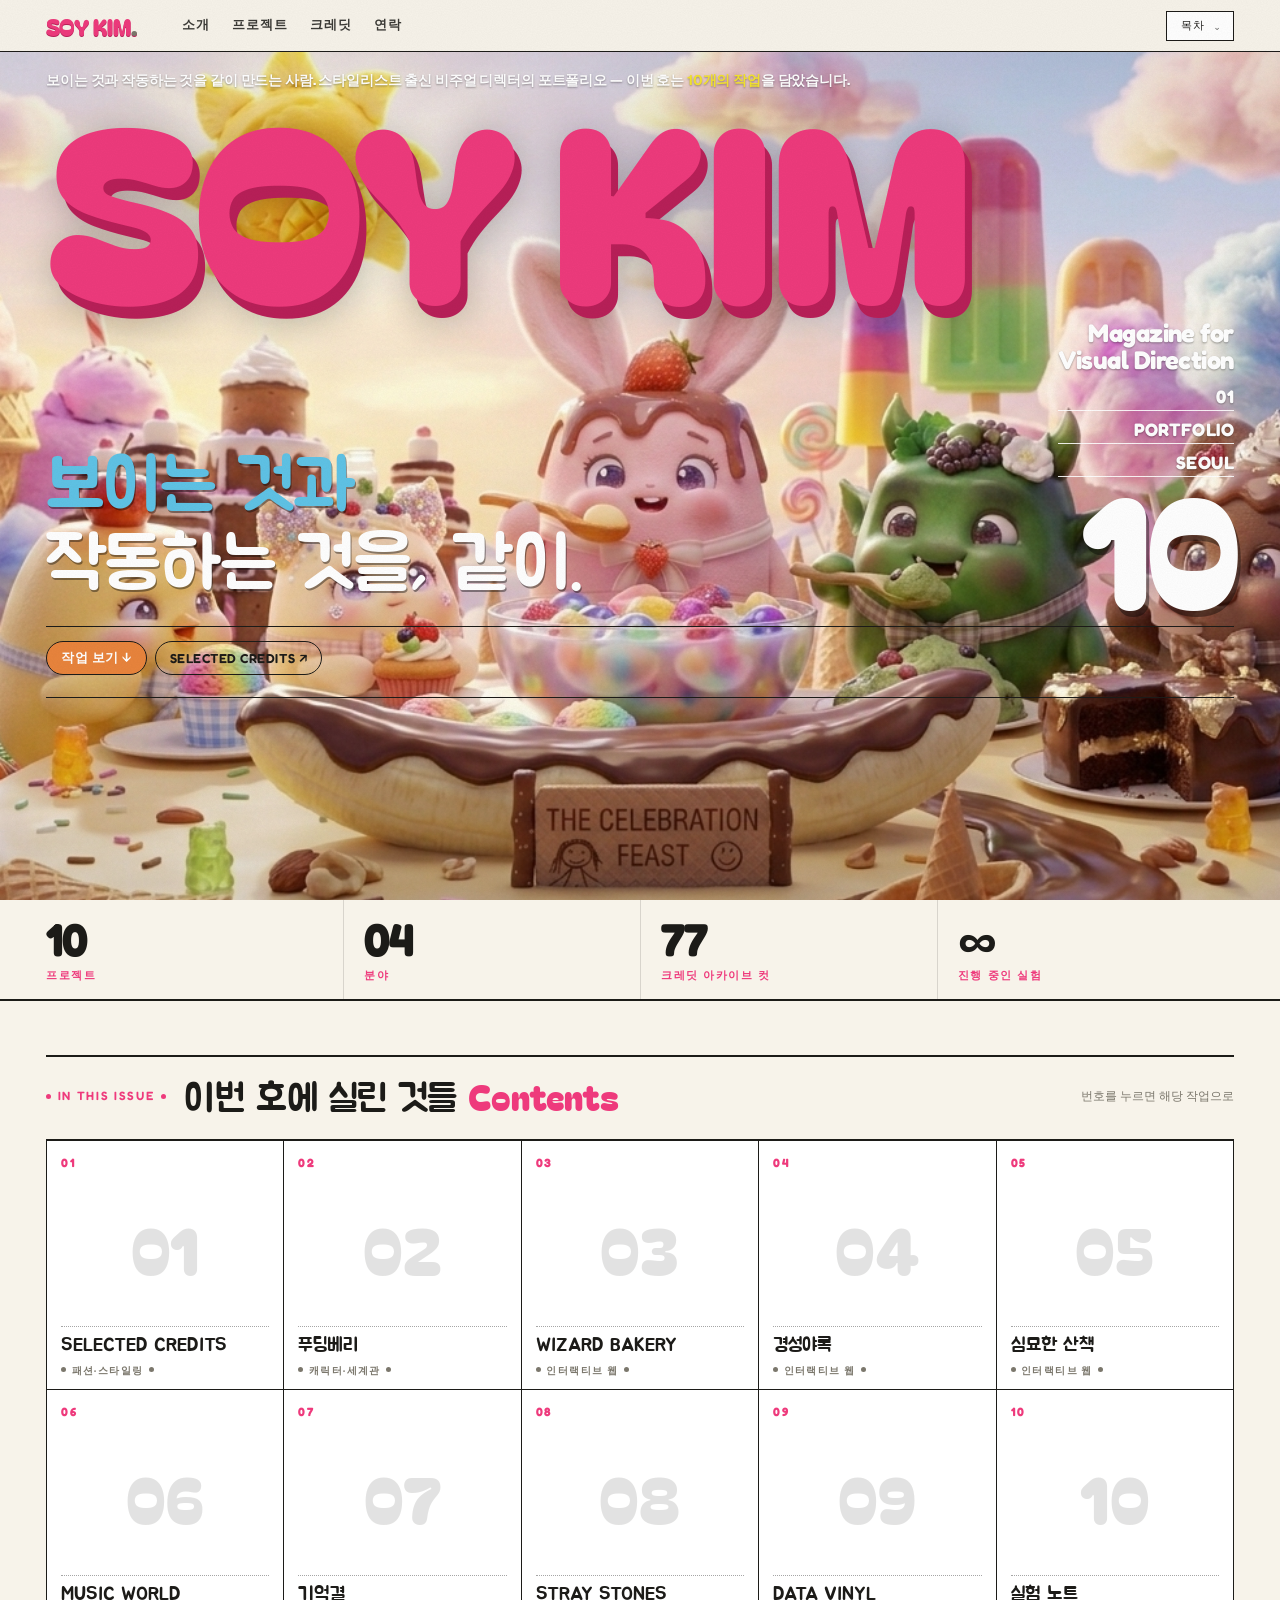
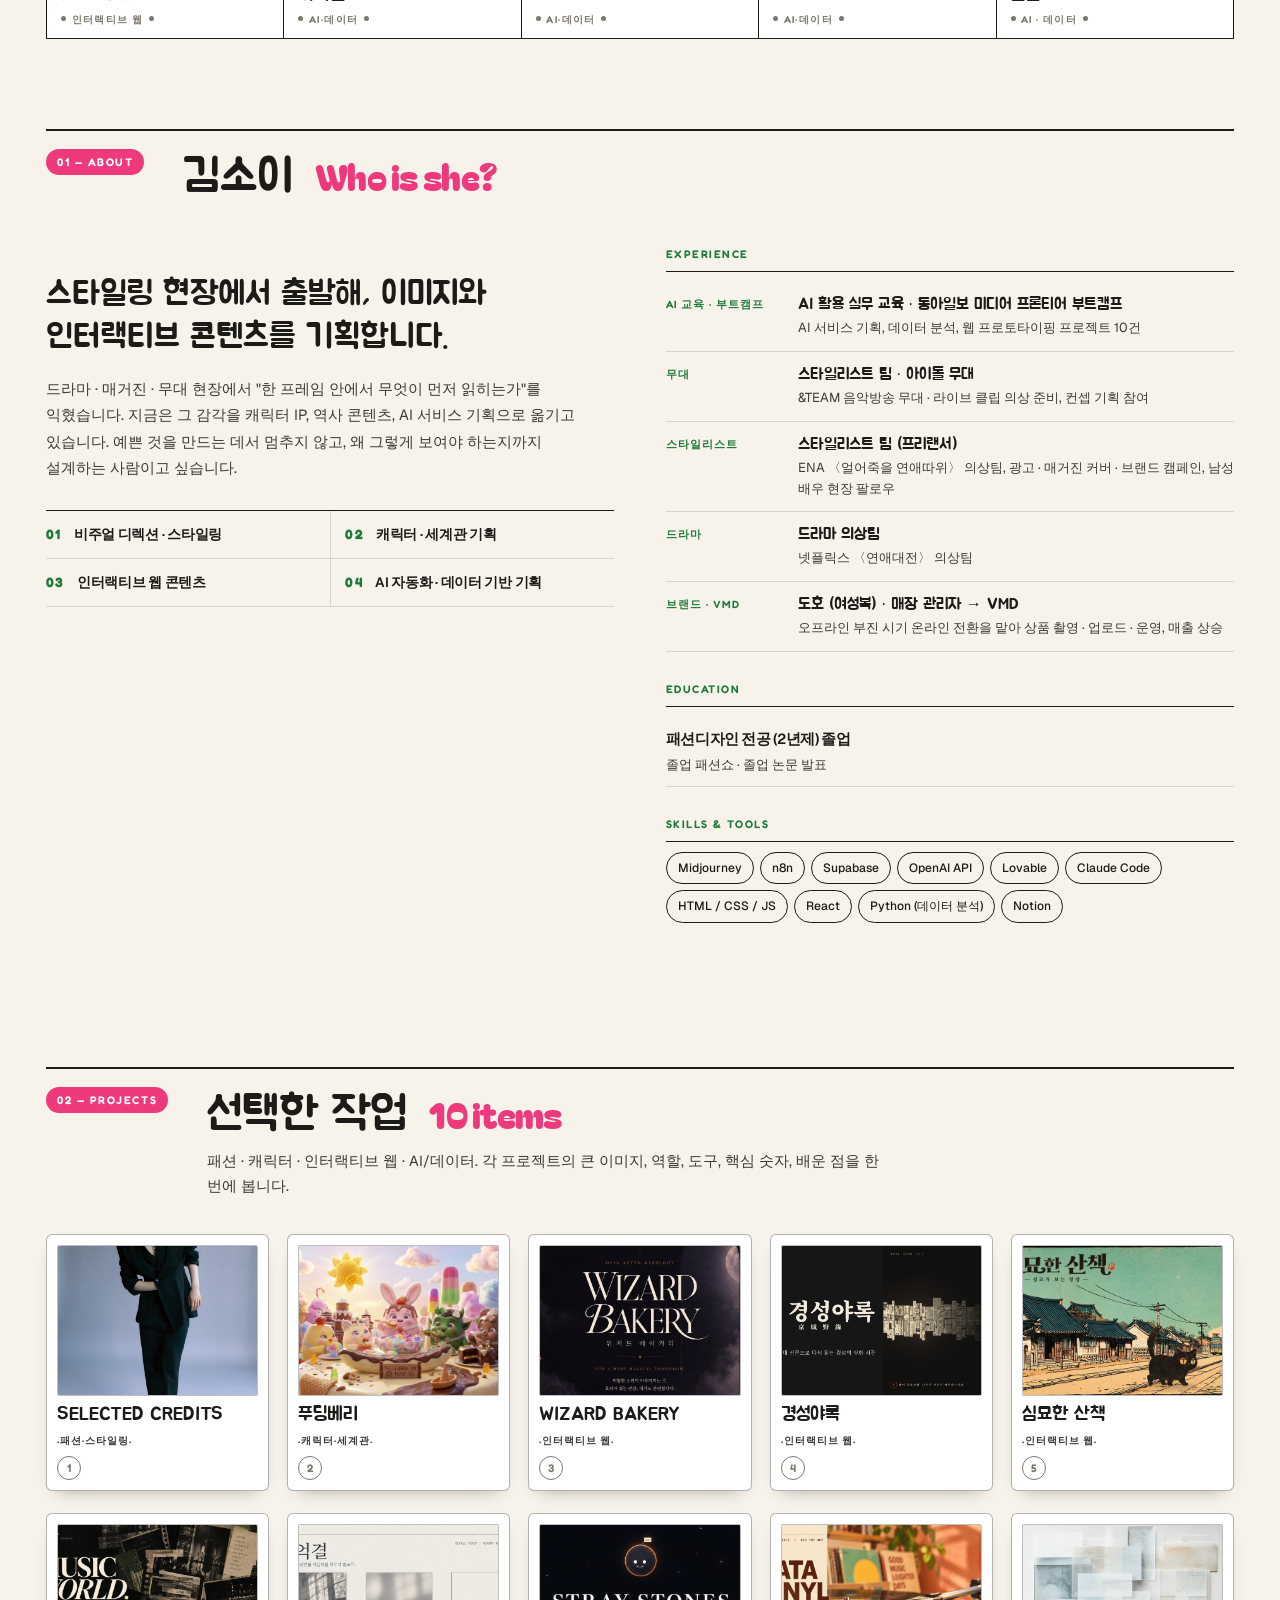
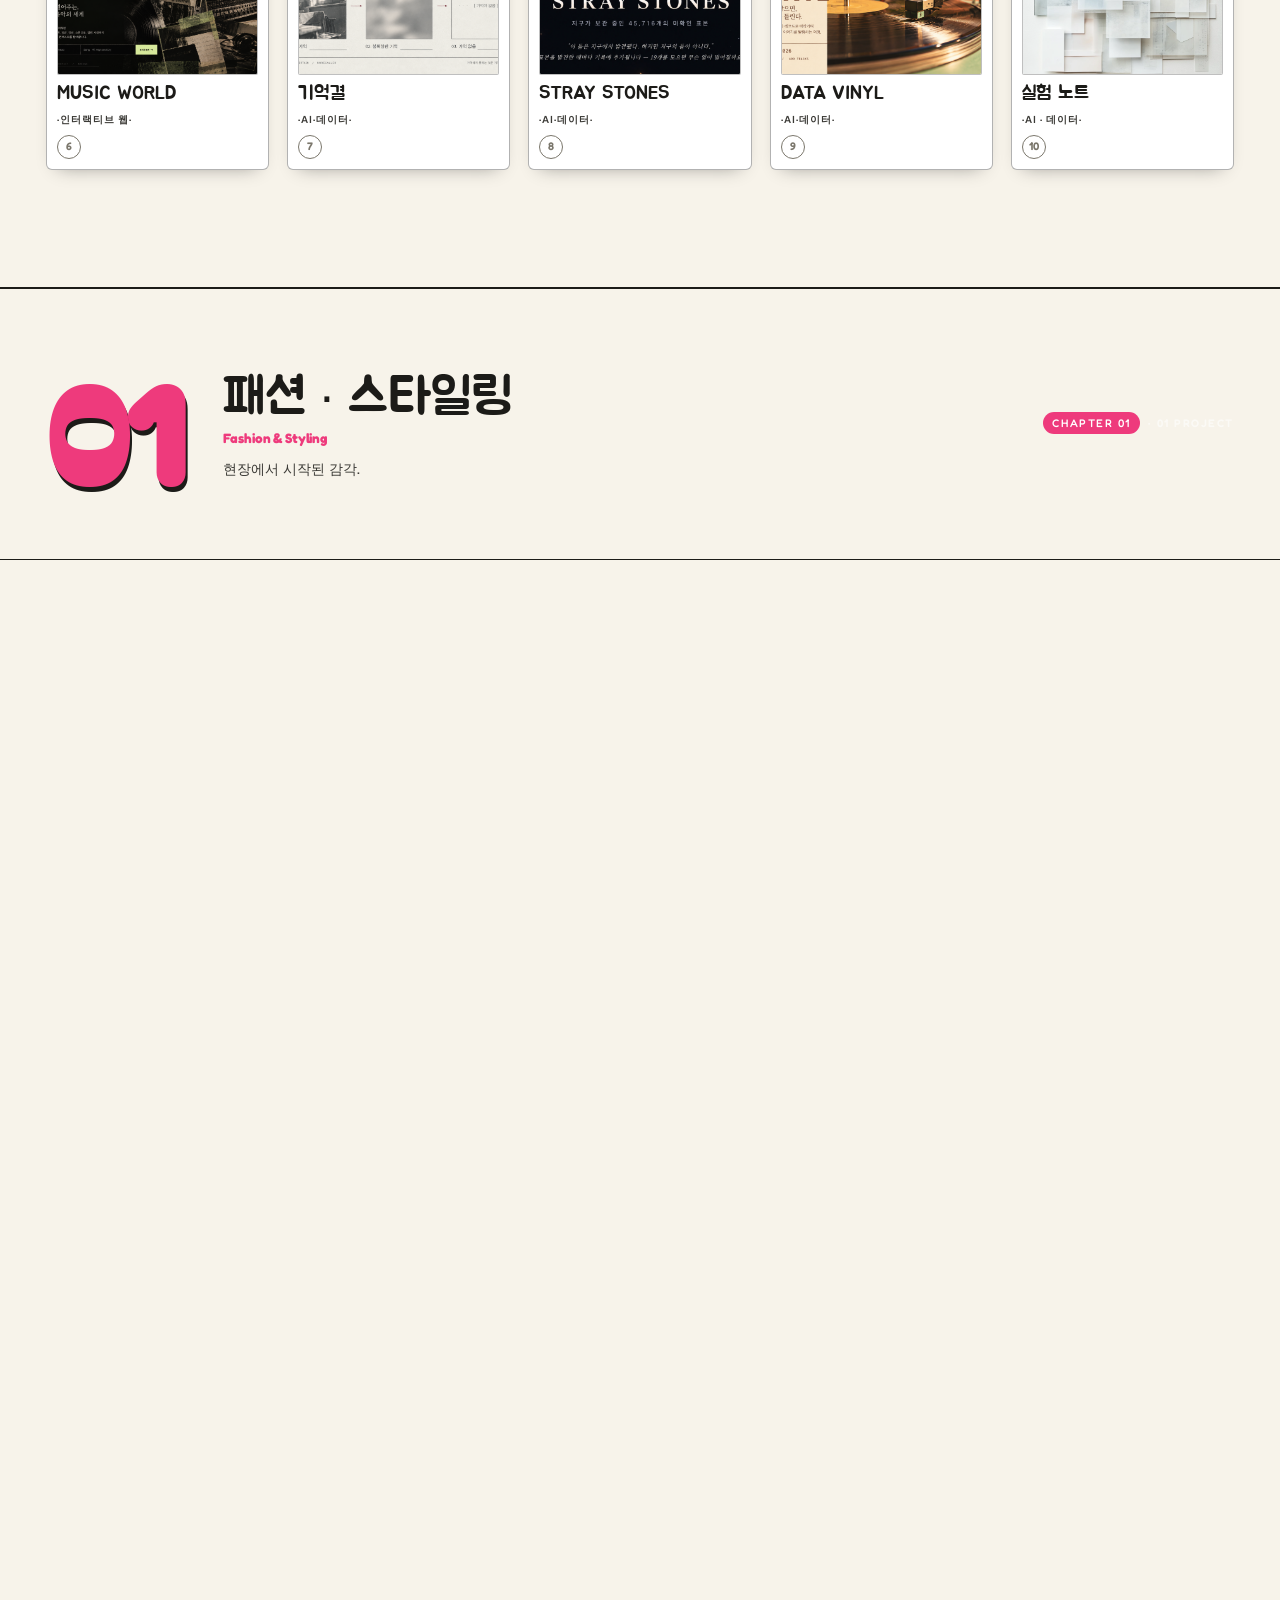
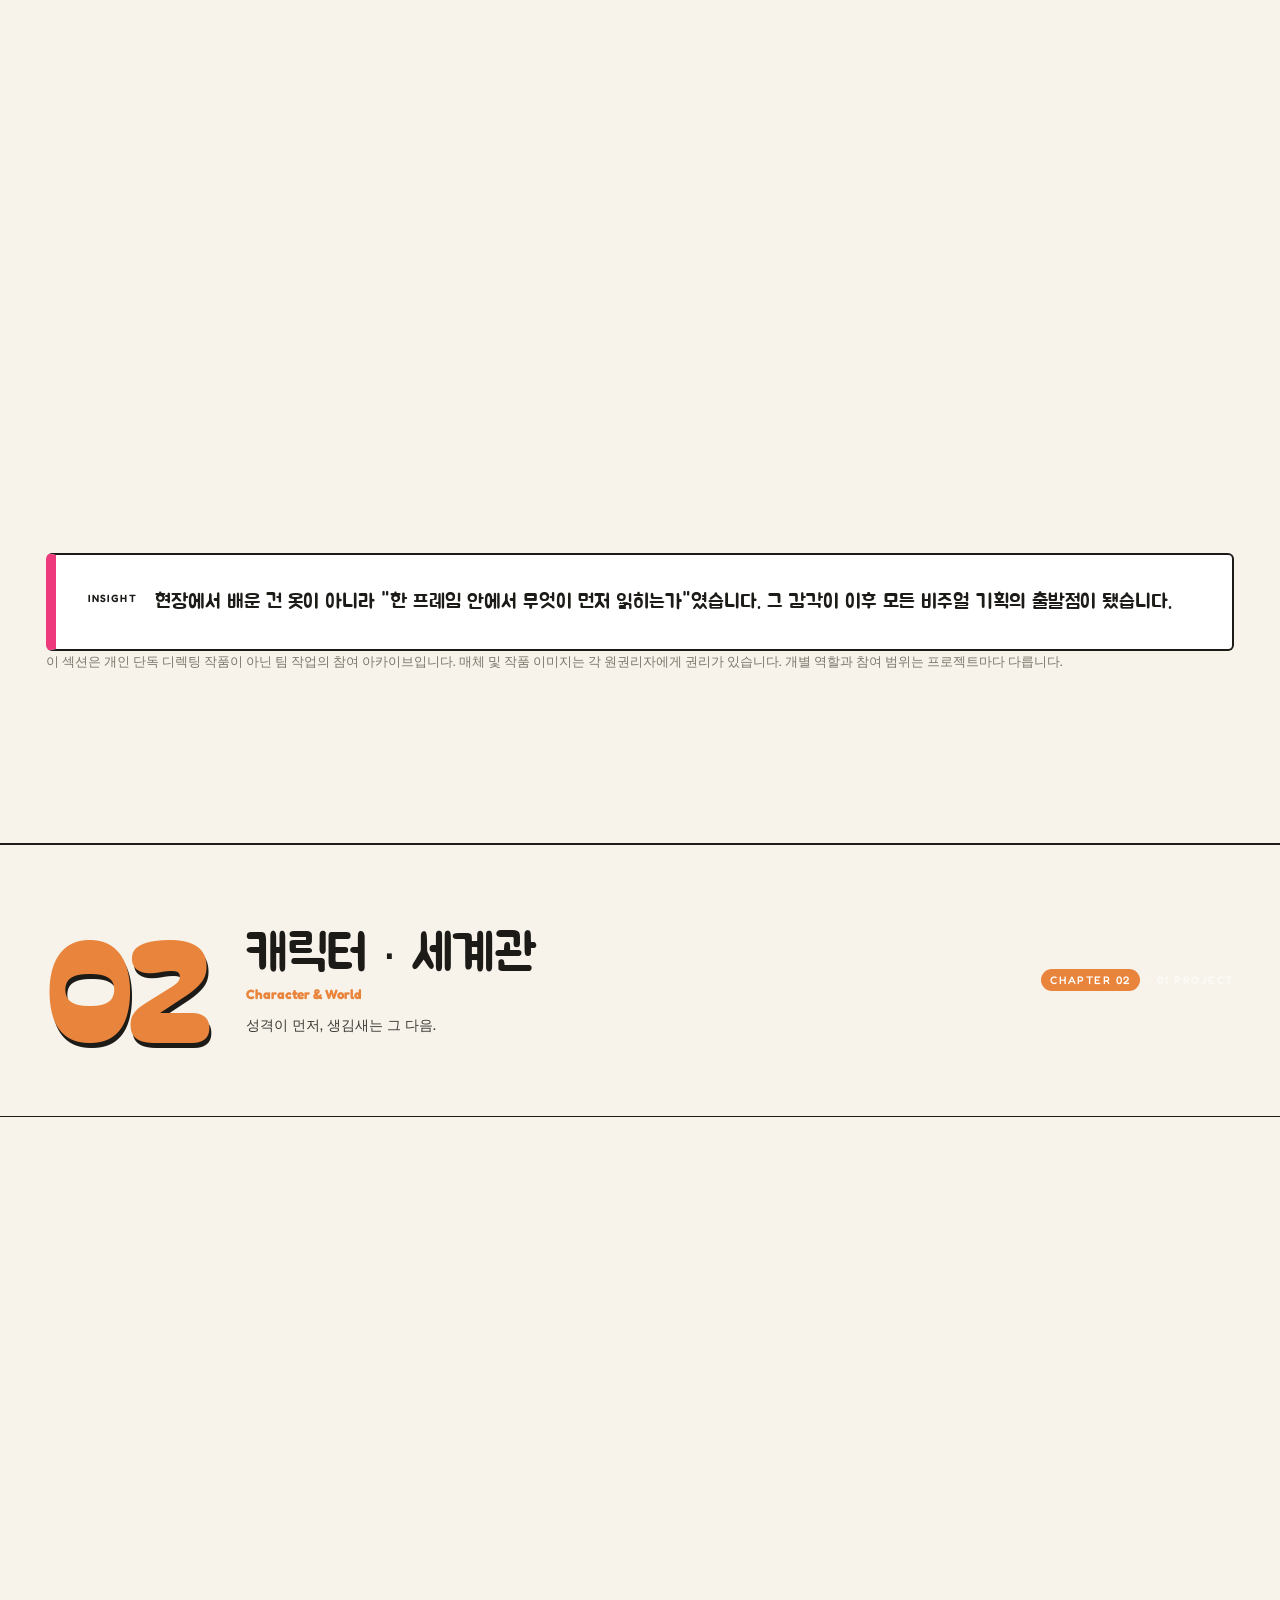
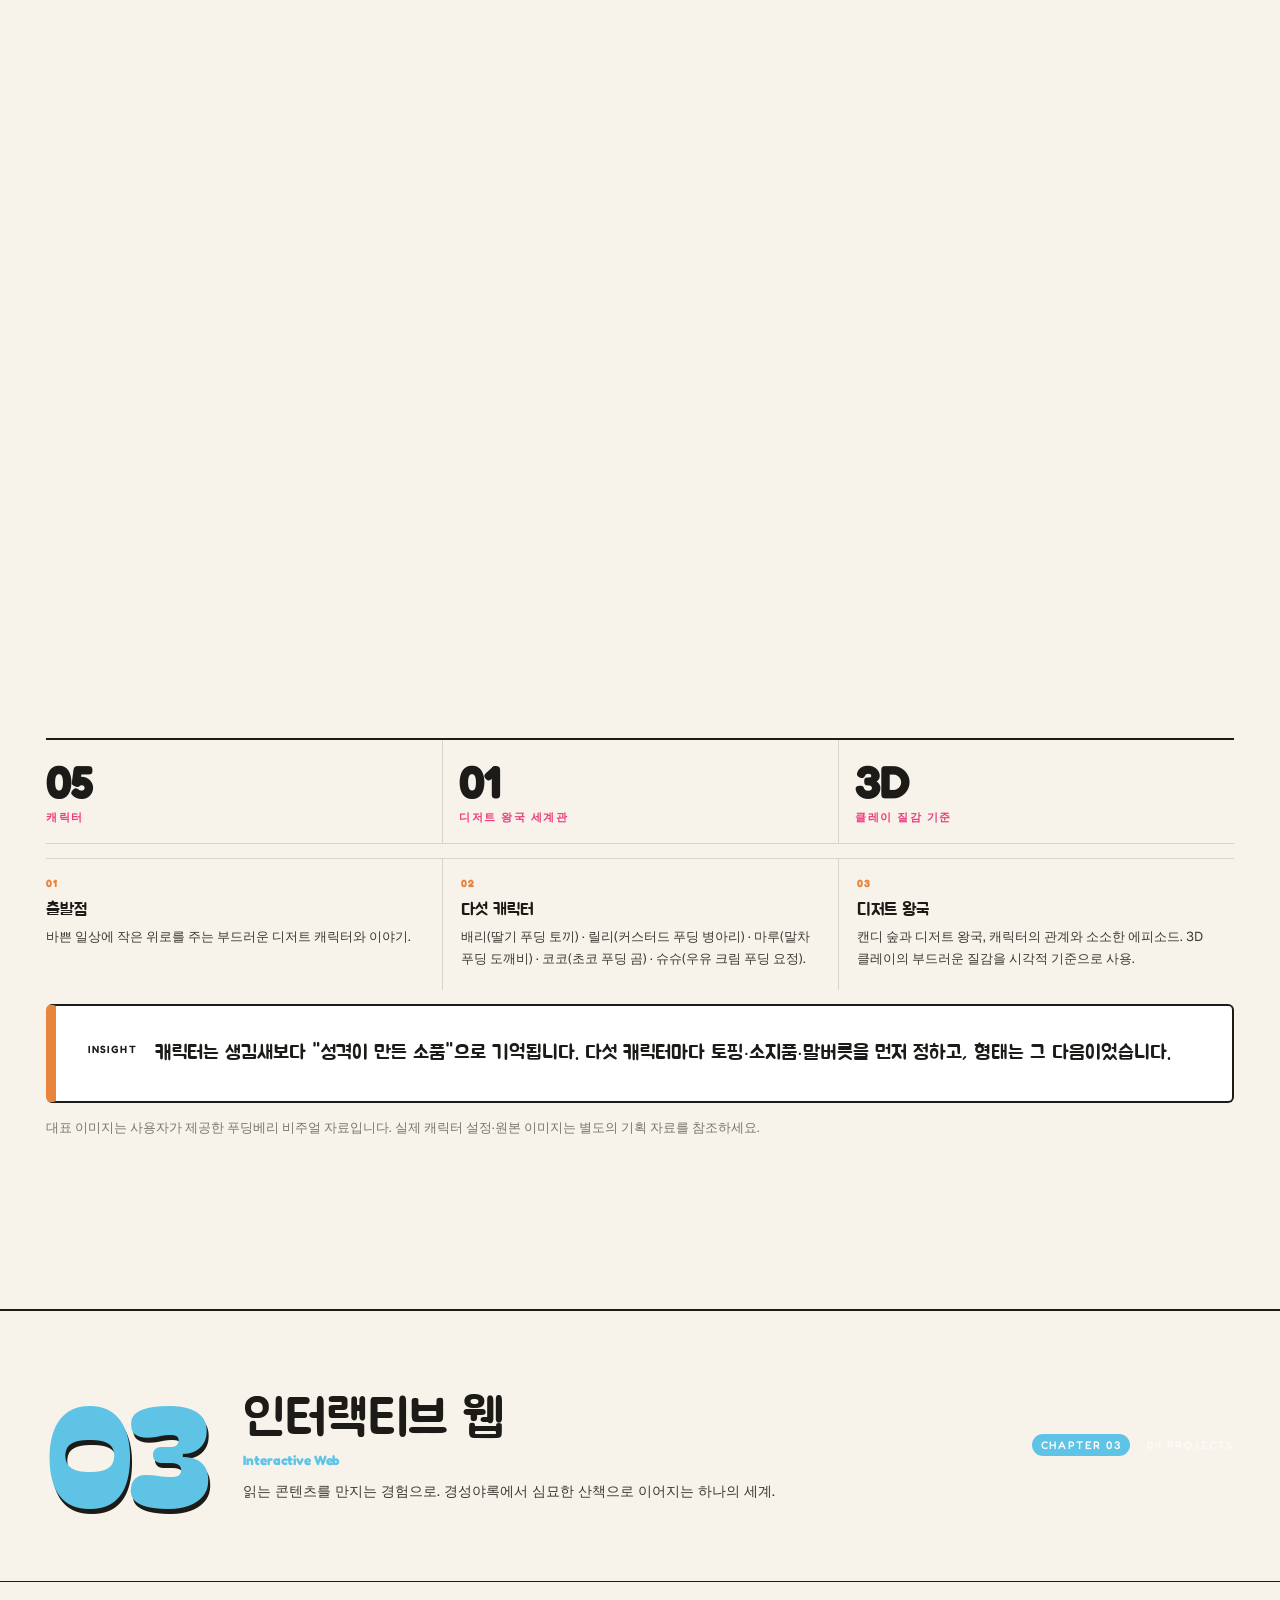
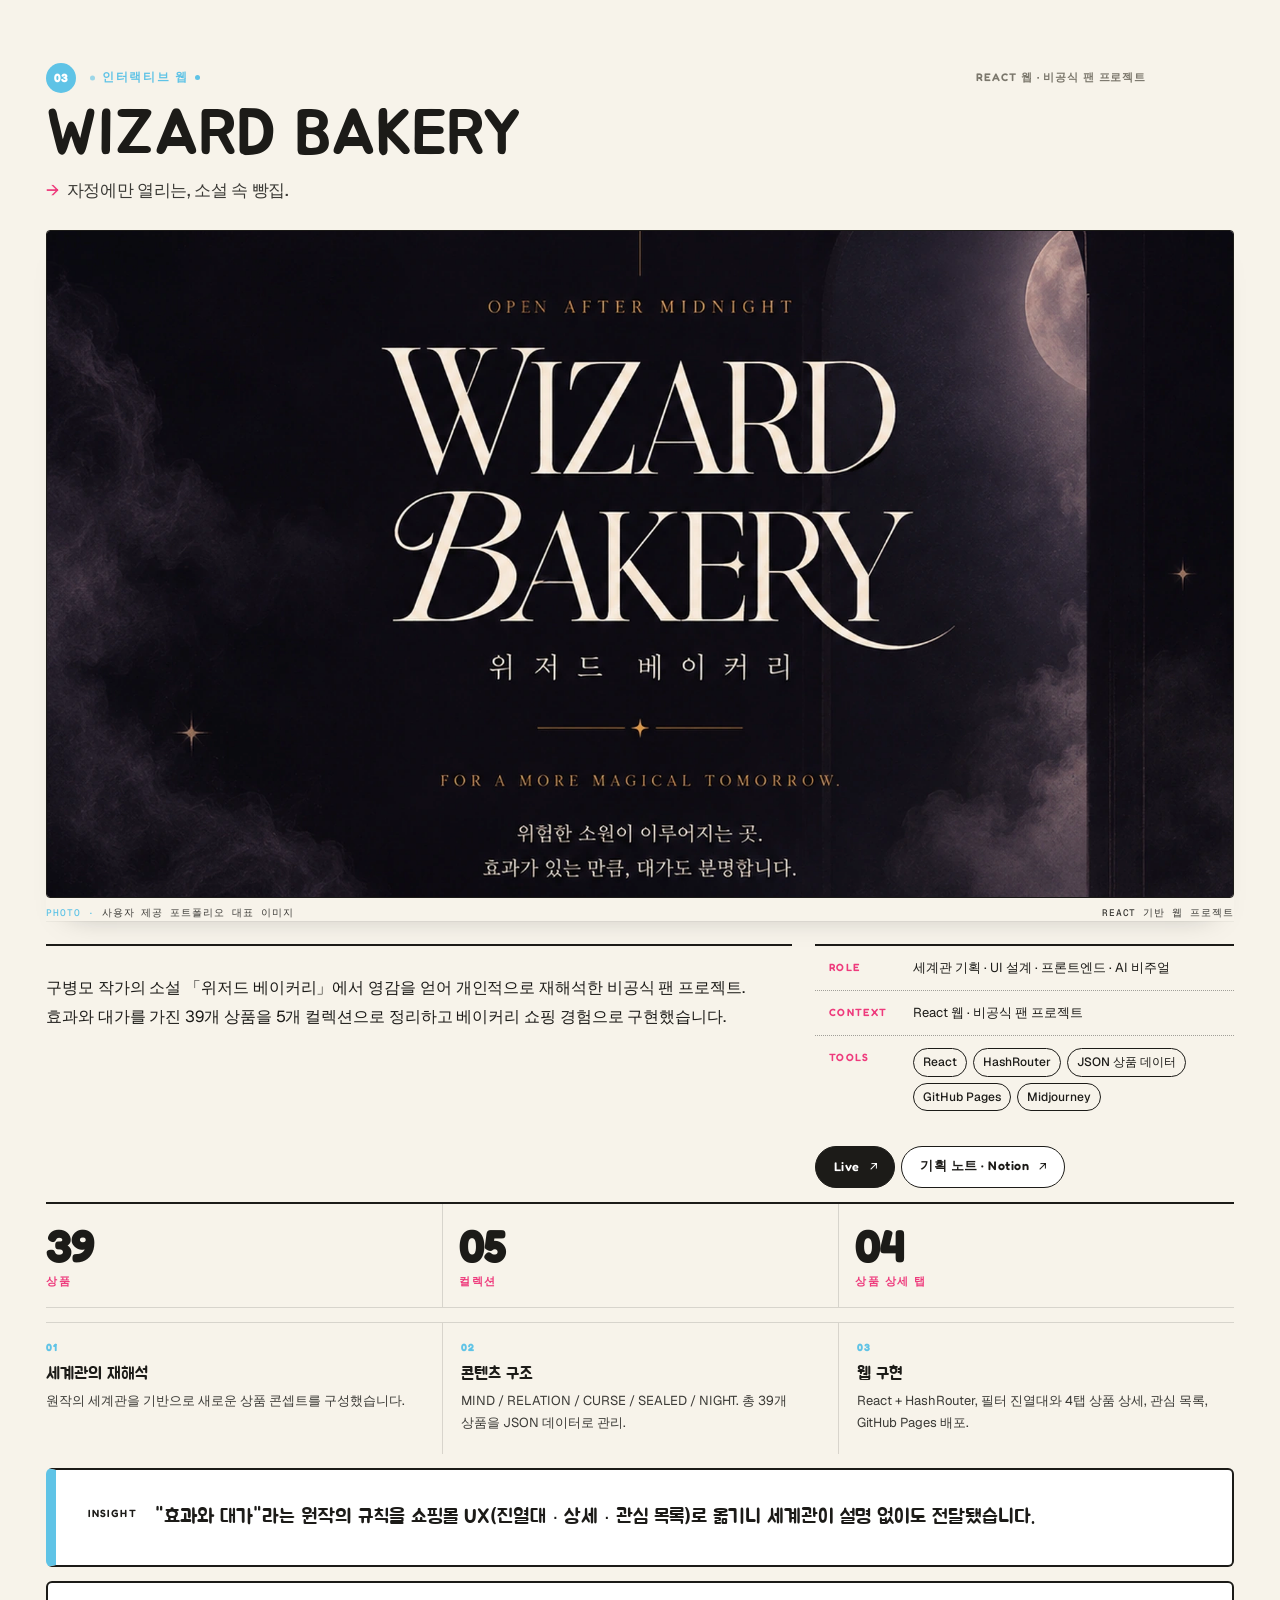
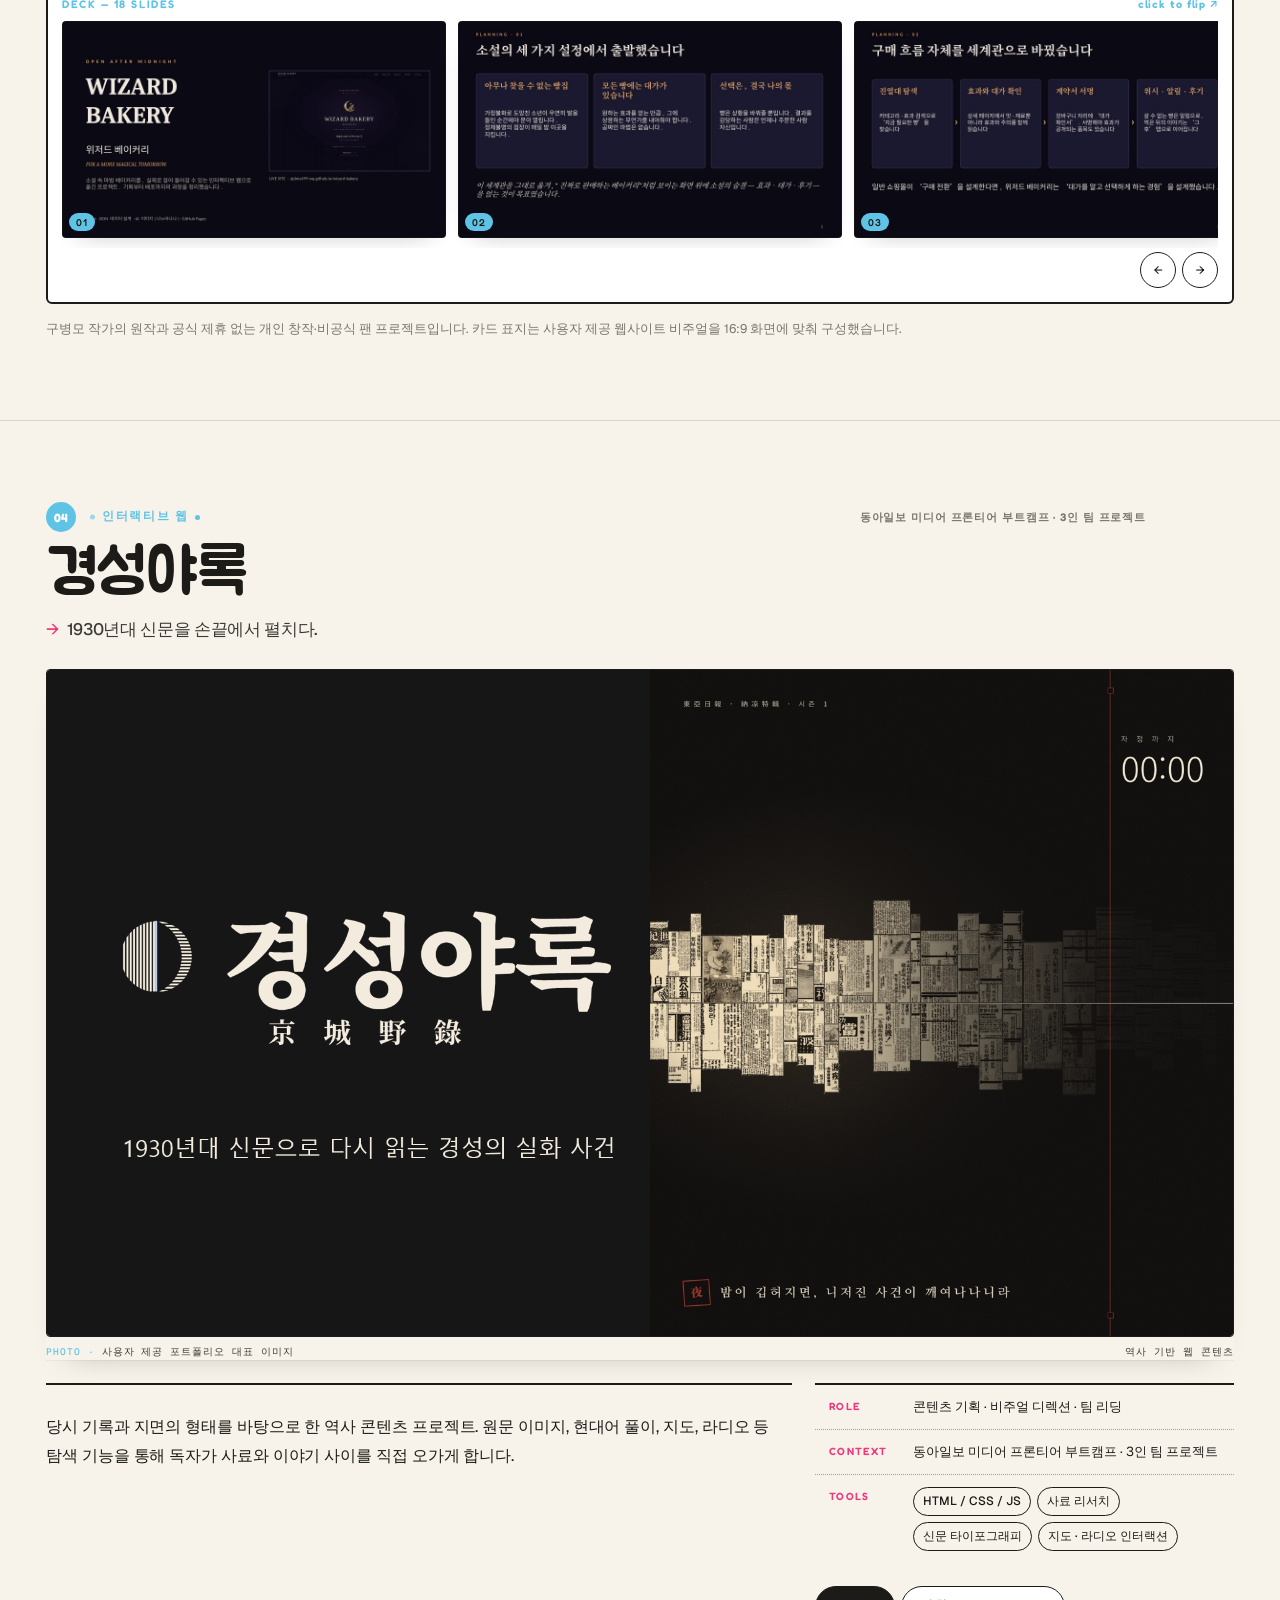
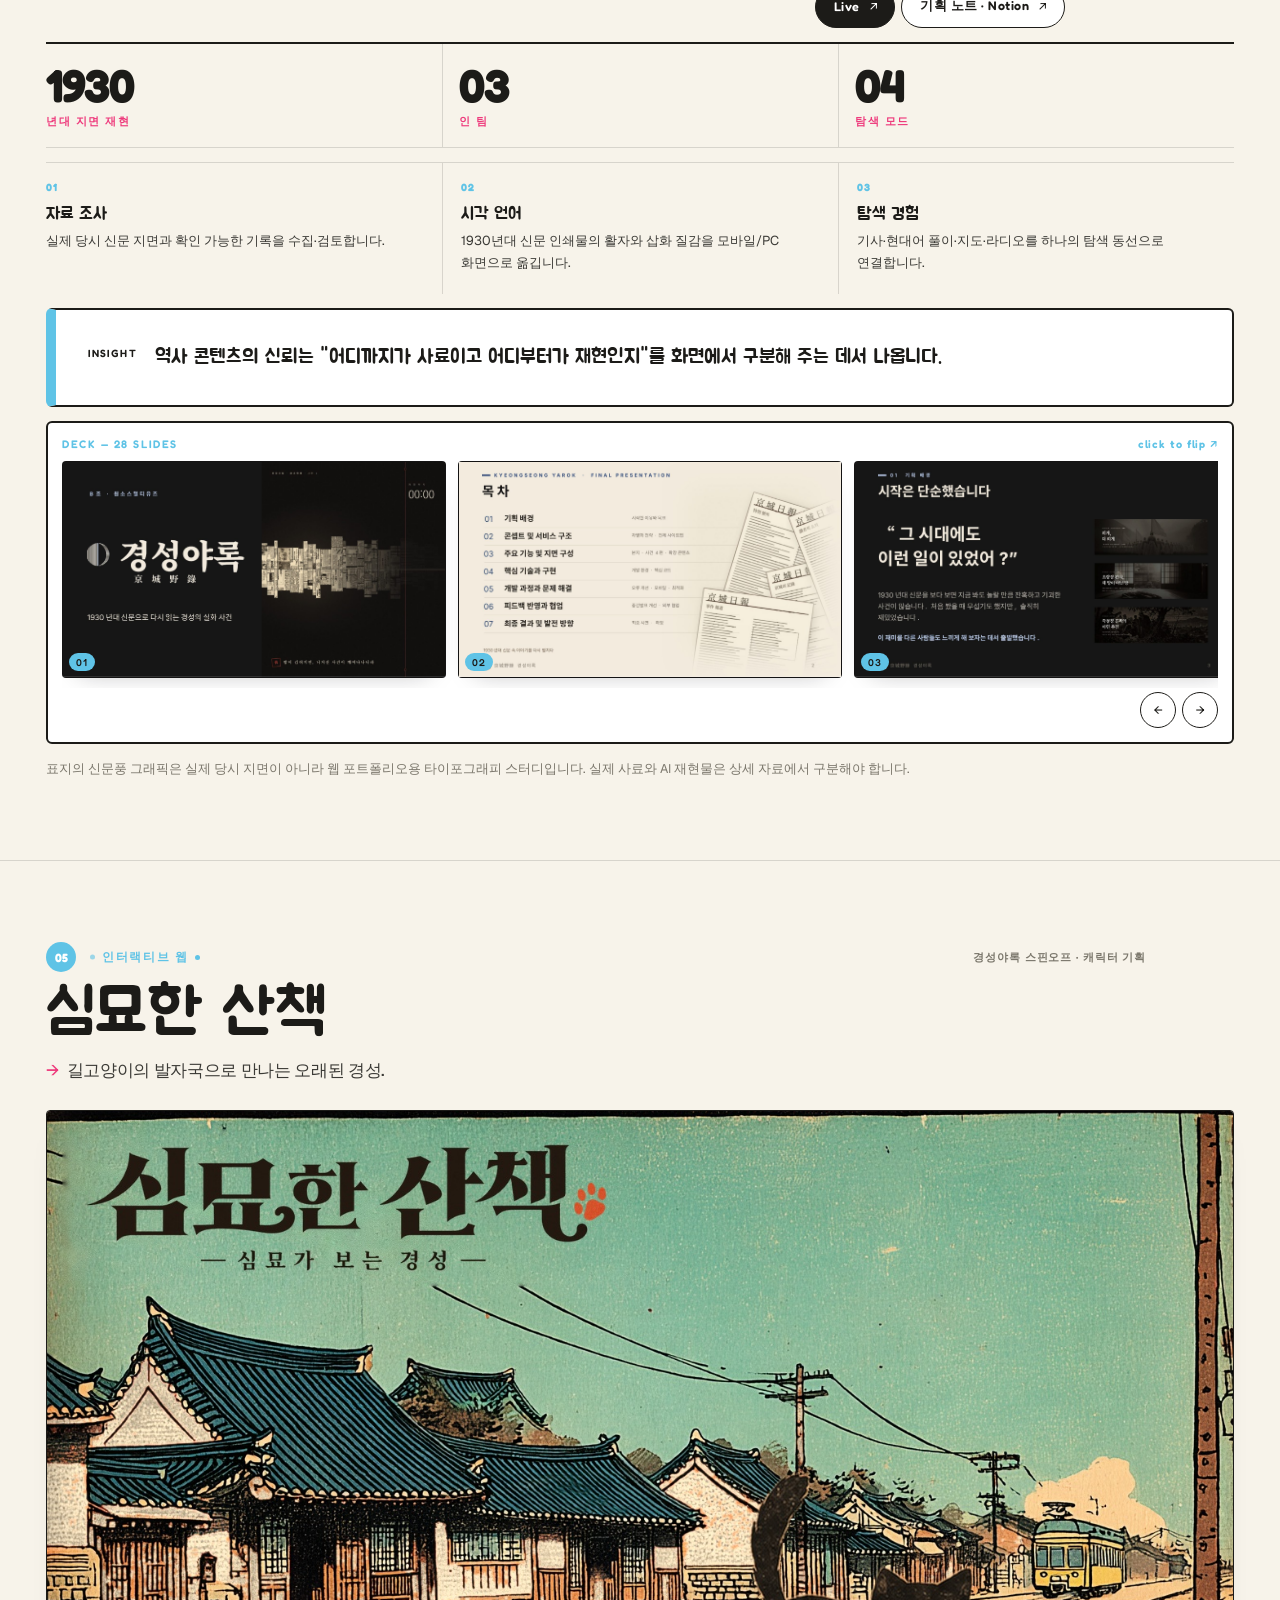
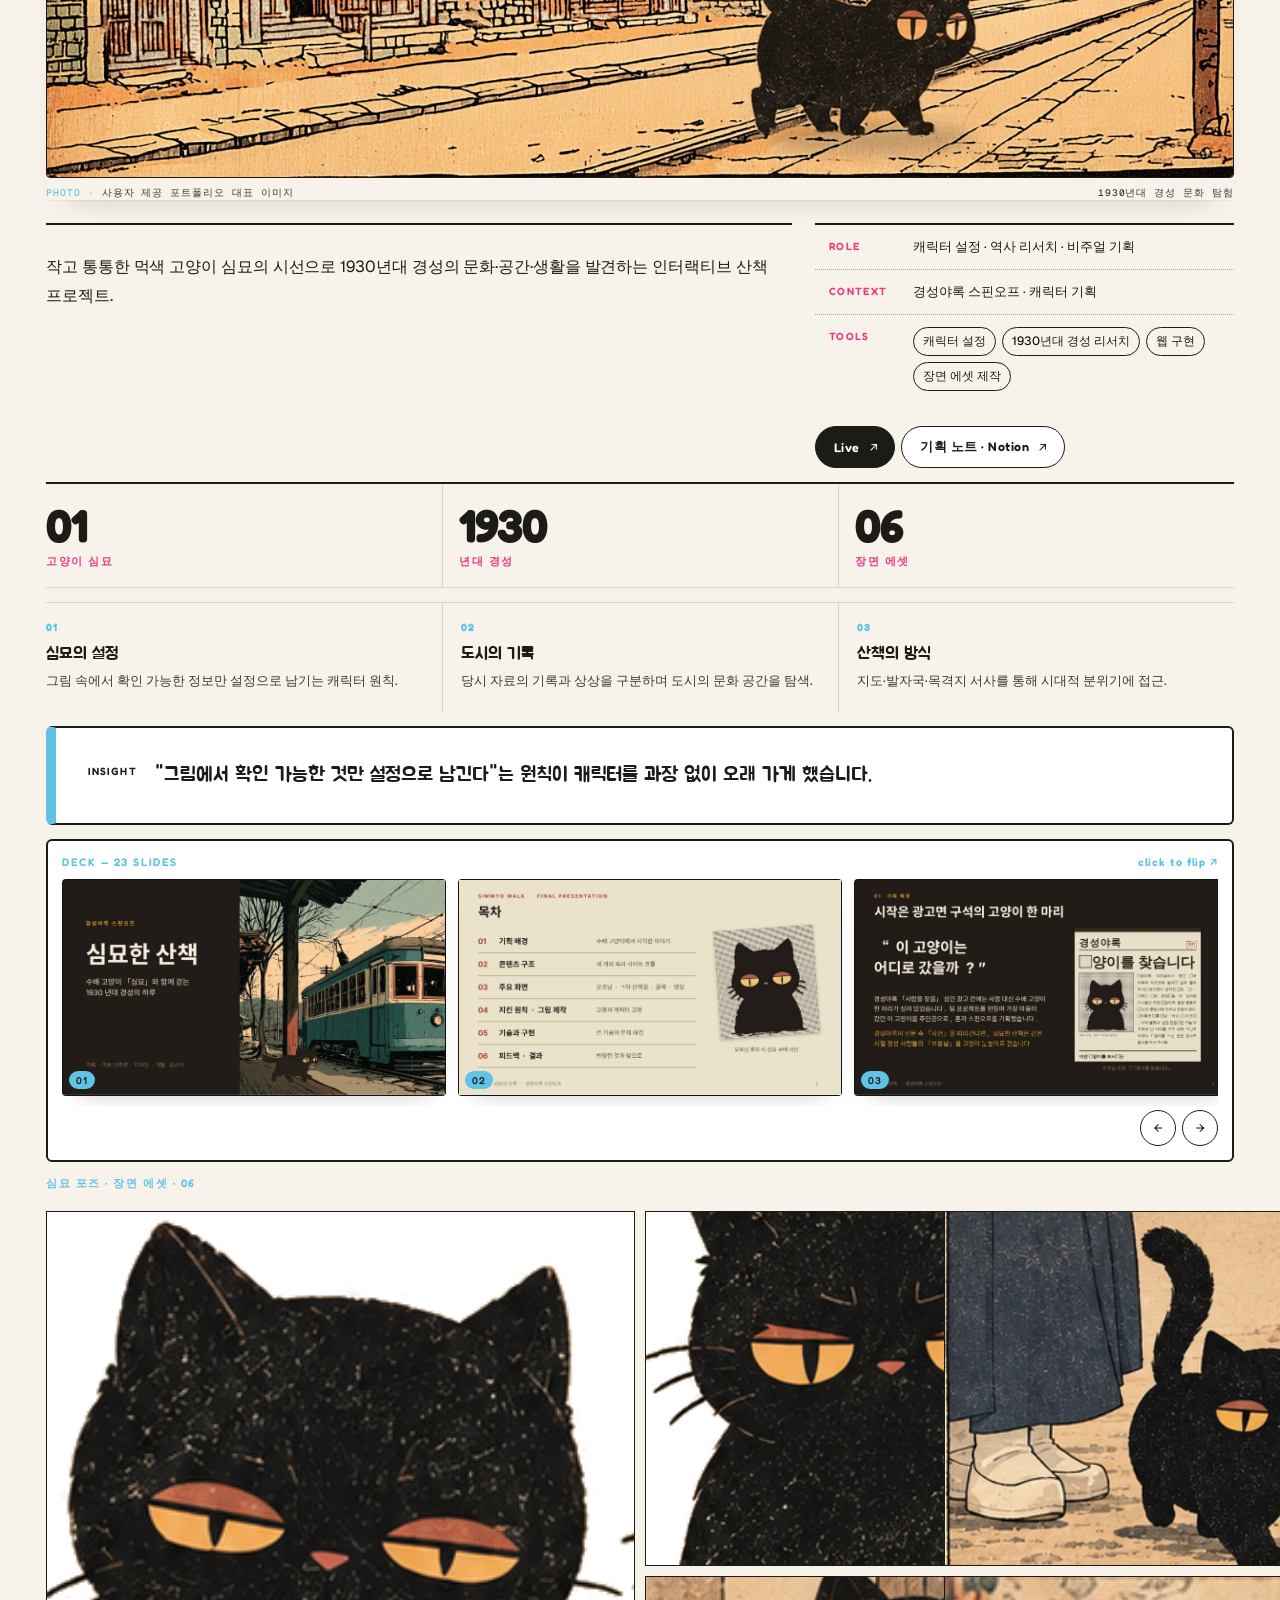
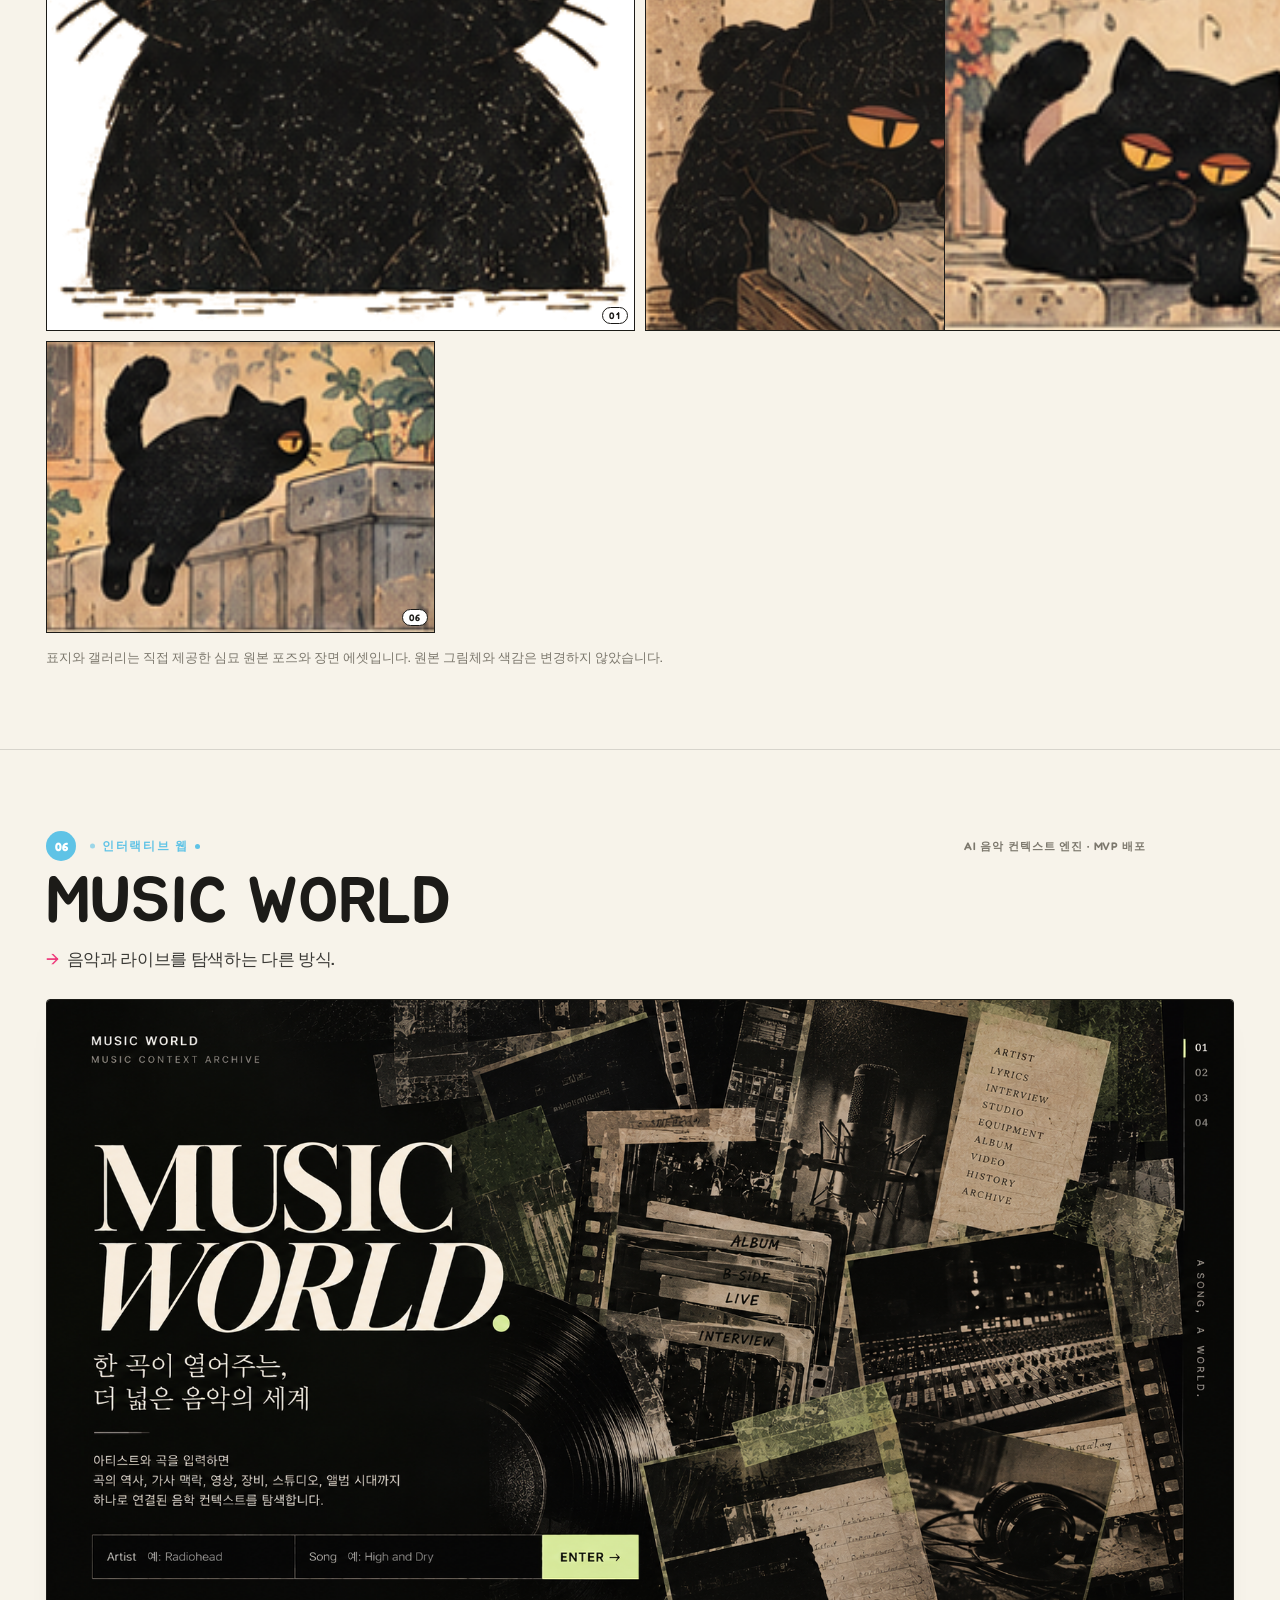
==== index.html @ 8eedfcc5 "v50 grid cleanup + sketch slots Co-Authored-By: Claude Fable 5.1 <noreply@anthropic.com> Claude-Sess" ====
<!doctype html>
<html lang="ko">
<head>
  <meta charset="UTF-8" />
  <meta name="viewport" content="width=device-width, initial-scale=1" />
  <meta name="theme-color" content="#f4f5f7" />
  <meta name="description" content="SOY KIM — 비주얼 디렉션, 스타일링, 캐릭터, 인터랙티브 콘텐츠 포트폴리오." />
  <title>SOY KIM — 포트폴리오</title>
  <link rel="stylesheet" href="assets/fonts/fonts.css" />
  <link rel="stylesheet" href="assets/fonts/popeye.css" />
  <link rel="stylesheet" href="styles.css" />
  <script src="projects.js" defer></script>
  <script src="content.js" defer></script>
  <script src="app.js" defer></script>
</head>
<body>
<div class="bg" aria-hidden="true"><i class="bg-blob bg-blob--1"></i><i class="bg-blob bg-blob--2"></i><i class="bg-blob bg-blob--3"></i><i class="bg-blob bg-blob--4"></i><i class="bg-ray"></i><i class="bg-ray2"></i></div>
<a href="#home" class="skip-link">본문으로 이동</a>

<header class="bar" id="bar">
  <a class="bar-logo" href="#home" aria-label="SOY KIM 처음으로">SOY KIM<span>.</span></a>
  <nav class="bar-nav" aria-label="주요 메뉴">
    <a href="#about" data-nav="about">소개</a>
    <a href="#projects" data-nav="projects">프로젝트</a>
    <a href="credits.html">크레딧</a>
    <a href="#contact" data-nav="contact">연락</a>
  </nav>
  <button type="button" class="bar-index-toggle" id="indexToggle" aria-expanded="false" aria-controls="indexPanel"><span>목차</span><i aria-hidden="true">⌄</i></button>
  <span class="bar-progress" id="barProgress" aria-hidden="true"></span>
</header>
<nav id="indexPanel" class="index-panel" hidden aria-label="프로젝트 목차"><div class="wrap" id="indexPanelList"></div></nav>

<main>
  <!-- ───── HERO ───── -->
  <section class="hero cover cover--photo" id="home">
    <div class="cover-photo" aria-hidden="true"><img src="assets/cover/cover.jpg" alt="" onerror="this.src='assets/projects/covers/puddingberry.png';this.onerror=null"></div>
    <div class="wrap cover-in">
      <p class="cover-strap">보이는 것과 작동하는 것을 같이 만드는 사람. 스타일리스트 출신 비주얼 디렉터의 포트폴리오 — 이번 호는 <b>10개의 작업</b>을 담았습니다.</p>
      <h1 class="bubble" aria-label="SOY KIM">SOY<span>KIM</span></h1>
      <aside class="cover-info">
        <p class="cover-mag">Magazine for<br>Visual Direction</p>
        <dl class="cover-spec"><div><dt>Issue</dt><dd>01</dd></div><div><dt>Feature</dt><dd>PORTFOLIO</dd></div><div><dt>City</dt><dd>SEOUL</dd></div></dl>
      </aside>
      <h2 class="cover-line"><span class="c1">보이는 것과</span><br><span class="c2">작동하는 것을, 같이.</span></h2>
      <span class="cover-big">10</span>
      <div class="hero-actions">
        <a href="#projects" class="btn btn--dark">작업 보기 ↓</a>
        <a href="credits.html" class="btn">Selected Credits ↗</a>
      </div>
    </div>
    <div class="wrap">
      <ul class="hero-stats" id="heroStats" aria-label="포트폴리오 요약"></ul>
    </div>
  </section>

  <!-- 표지 아래 스크랩북 (이번 호 아이템) -->
  <section class="toc-spread">
    <div class="wrap">
      <header class="spread-head"><span class="dotlabel">In this issue</span><h2><span class="kr">이번 호에 실린 것들</span> <em>Contents</em></h2><span class="spread-note">번호를 누르면 해당 작업으로</span></header>
      <ol class="toc-grid" id="tocGrid" aria-label="이번 호 아이템"></ol>
    </div>
  </section>

  <!-- ───── ABOUT ───── -->
  <section class="about" id="about">
    <div class="wrap">
      <header class="sec-head"><span class="sec-no">01 — About</span><h2><span class="kr">김소이</span> <em>Who is she?</em></h2></header>
      <div class="about-grid" id="aboutGrid"></div>
    </div>
  </section>

  <!-- ───── PROJECT INDEX ───── -->
  <section class="pindex" id="projects">
    <div class="wrap">
      <header class="sec-head"><span class="sec-no">02 — Projects</span><h2><span class="kr">선택한 작업</span> <em>10 items</em></h2><p>패션 · 캐릭터 · 인터랙티브 웹 · AI/데이터. 각 프로젝트의 큰 이미지, 역할, 도구, 핵심 숫자, 배운 점을 한 번에 봅니다.</p></header>
      <ol class="pindex-list" id="pindexList"></ol>
    </div>
  </section>

  <!-- ───── PROJECTS ───── -->
  <div id="projectBlocks"></div>



  <!-- ───── CONTACT ───── -->
  <section class="contact" id="contact">
    <div class="wrap">
      <p class="contact-eyebrow">03 — Contact</p>
      <h2 class="contact-title bubble bubble--sm">Let's<br>work<span>together<i class="reg">!</i></span></h2>
      <p class="contact-lede">비주얼 디렉션, 캐릭터·세계관, 인터랙티브 콘텐츠, AI 기획 — 어느 쪽이든 같이 만들어 봐요.</p>
      <div class="contact-row" id="contactRow"></div>
    </div>
  </section>

  <footer class="foot">
    <div class="wrap foot-row">
      <span>SOY KIM © 2026</span>
      <span>이미지 · 영상의 권리는 각 원권리자에게 있습니다. 팀 작업은 참여 범위를 함께 표기했습니다.</span>
      <a href="#home">맨 위로 <span aria-hidden="true">↑</span></a>
    </div>
  </footer>
</main>

<div id="imageLightbox" class="image-lightbox" hidden>
  <div class="image-lightbox-dialog" role="dialog" aria-modal="true" aria-labelledby="lightboxCaption" tabindex="-1">
    <button type="button" class="image-lightbox-close" id="lightboxClose" aria-label="이미지 닫기">닫기 <span>×</span></button>
    <button type="button" class="image-lightbox-nav prev" id="lightboxPrev" aria-label="이전 이미지">‹</button>
    <figure class="image-lightbox-figure">
      <img id="lightboxImage" src="" alt="" />
      <figcaption id="lightboxCaption"></figcaption>
    </figure>
    <button type="button" class="image-lightbox-nav next" id="lightboxNext" aria-label="다음 이미지">›</button>
  </div>
</div>
</body>
</html>
---- assets/fonts/fonts.css ----
/* 셀프 호스팅 서체 — Geist(제목·UI), Geist Mono(라벨·숫자). 한글은 Pretendard(동적 서브셋) */
@font-face{font-family:'Geist';src:url('Geist-Variable.woff2') format('woff2');font-weight:100 900;font-style:normal;font-display:swap}
@font-face{font-family:'Geist Mono';src:url('GeistMono-Variable.woff2') format('woff2');font-weight:100 900;font-style:normal;font-display:swap}
@import url('pretendard/pretendardvariable-dynamic-subset.css');
@font-face{font-family:'Instrument Serif';src:url('instrument-serif-latin-400-normal.woff2') format('woff2');font-weight:400;font-style:normal;font-display:swap}
@font-face{font-family:'Instrument Serif';src:url('instrument-serif-latin-400-italic.woff2') format('woff2');font-weight:400;font-style:italic;font-display:swap}
---- assets/fonts/popeye.css ----
/* POPEYE layer fonts — Jua (KR rounded display, OFL) + Fredoka (Latin rounded, OFL) */
@font-face{font-family:'Fredoka';font-style:normal;font-display:swap;font-weight:500;src:url(popeye/fredoka-latin-500-normal.woff2) format('woff2')}
@font-face{font-family:'Fredoka';font-style:normal;font-display:swap;font-weight:600;src:url(popeye/fredoka-latin-600-normal.woff2) format('woff2')}
@font-face{font-family:'Fredoka';font-style:normal;font-display:swap;font-weight:700;src:url(popeye/fredoka-latin-700-normal.woff2) format('woff2')}
/* jua-[2]-400-normal */
@font-face {
  font-family: 'Jua';
  font-style: normal;
  font-display: swap;
  font-weight: 400;
  src: url(popeye/jua-2-400-normal.woff2) format('woff2');
  unicode-range: U+d723-d728,U+d72a-d733,U+d735-d748,U+d74a-d74f,U+d752-d753,U+d755-d757,U+d75a-d75f,U+d762-d764,U+d766-d768,U+d76a-d76b,U+d76d-d76f,U+d771-d787,U+d789-d78b,U+d78d-d78f,U+d791-d797,U+d79a,U+d79c,U+d79e-d7a3,U+f900-f909,U+f90b-f92e;
}

/* jua-[3]-400-normal */
@font-face {
  font-family: 'Jua';
  font-style: normal;
  font-display: swap;
  font-weight: 400;
  src: url(popeye/jua-3-400-normal.woff2) format('woff2');
  unicode-range: U+d679-d68b,U+d68e-d69e,U+d6a0,U+d6a2-d6a7,U+d6a9-d6c3,U+d6c6-d6c7,U+d6c9-d6cb,U+d6cd-d6d3,U+d6d5-d6d6,U+d6d8-d6e3,U+d6e5-d6e7,U+d6e9-d6fb,U+d6fd-d717,U+d719-d71f,U+d721-d722;
}

/* jua-[4]-400-normal */
@font-face {
  font-family: 'Jua';
  font-style: normal;
  font-display: swap;
  font-weight: 400;
  src: url(popeye/jua-4-400-normal.woff2) format('woff2');
  unicode-range: U+d5bc-d5c7,U+d5ca-d5cb,U+d5cd-d5cf,U+d5d1-d5d7,U+d5d9-d5da,U+d5dc,U+d5de-d5e3,U+d5e6-d5e7,U+d5e9-d5eb,U+d5ed-d5f6,U+d5f8,U+d5fa-d5ff,U+d602-d603,U+d605-d607,U+d609-d60f,U+d612-d613,U+d616-d61b,U+d61d-d637,U+d63a-d63b,U+d63d-d63f,U+d641-d647,U+d64a-d64c,U+d64e-d653,U+d656-d657,U+d659-d65b,U+d65d-d666,U+d668,U+d66a-d678;
}

/* jua-[5]-400-normal */
@font-face {
  font-family: 'Jua';
  font-style: normal;
  font-display: swap;
  font-weight: 400;
  src: url(popeye/jua-5-400-normal.woff2) format('woff2');
  unicode-range: U+d507,U+d509-d50b,U+d50d-d513,U+d515-d53b,U+d53e-d53f,U+d541-d543,U+d545-d54c,U+d54e,U+d550,U+d552-d557,U+d55a-d55b,U+d55d-d55f,U+d561-d564,U+d566-d567,U+d56a,U+d56c,U+d56e-d573,U+d576-d577,U+d579-d583,U+d585-d586,U+d58a-d5a4,U+d5a6-d5bb;
}

/* jua-[6]-400-normal */
@font-face {
  font-family: 'Jua';
  font-style: normal;
  font-display: swap;
  font-weight: 400;
  src: url(popeye/jua-6-400-normal.woff2) format('woff2');
  unicode-range: U+d464-d477,U+d47a-d47b,U+d47d-d47f,U+d481-d487,U+d489-d48a,U+d48c,U+d48e-d4e7,U+d4e9-d503,U+d505-d506;
}

/* jua-[7]-400-normal */
@font-face {
  font-family: 'Jua';
  font-style: normal;
  font-display: swap;
  font-weight: 400;
  src: url(popeye/jua-7-400-normal.woff2) format('woff2');
  unicode-range: U+d3bf-d3c7,U+d3ca-d3cf,U+d3d1-d3eb,U+d3ee-d3ef,U+d3f1-d3f3,U+d3f5-d3fb,U+d3fd-d400,U+d402-d45b,U+d45d-d463;
}

/* jua-[8]-400-normal */
@font-face {
  font-family: 'Jua';
  font-style: normal;
  font-display: swap;
  font-weight: 400;
  src: url(popeye/jua-8-400-normal.woff2) format('woff2');
  unicode-range: U+d2ff,U+d302-d304,U+d306-d30b,U+d30f,U+d311-d313,U+d315-d31b,U+d31e,U+d322-d324,U+d326-d327,U+d32a-d32b,U+d32d-d32f,U+d331-d337,U+d339-d33c,U+d33e-d37b,U+d37e-d37f,U+d381-d383,U+d385-d38b,U+d38e-d390,U+d392-d397,U+d39a-d39b,U+d39d-d39f,U+d3a1-d3a7,U+d3a9-d3aa,U+d3ac,U+d3ae-d3b3,U+d3b5-d3b7,U+d3b9-d3bb,U+d3bd-d3be;
}

/* jua-[9]-400-normal */
@font-face {
  font-family: 'Jua';
  font-style: normal;
  font-display: swap;
  font-weight: 400;
  src: url(popeye/jua-9-400-normal.woff2) format('woff2');
  unicode-range: U+d257-d27f,U+d281-d29b,U+d29d-d29f,U+d2a1-d2ab,U+d2ad-d2b7,U+d2ba-d2bb,U+d2bd-d2bf,U+d2c1-d2c7,U+d2c9-d2ef,U+d2f2-d2f3,U+d2f5-d2f7,U+d2f9-d2fe;
}

/* jua-[10]-400-normal */
@font-face {
  font-family: 'Jua';
  font-style: normal;
  font-display: swap;
  font-weight: 400;
  src: url(popeye/jua-10-400-normal.woff2) format('woff2');
  unicode-range: U+d1b4,U+d1b6-d1f3,U+d1f5-d22b,U+d22e-d22f,U+d231-d233,U+d235-d23b,U+d23d-d240,U+d242-d256;
}

/* jua-[11]-400-normal */
@font-face {
  font-family: 'Jua';
  font-style: normal;
  font-display: swap;
  font-weight: 400;
  src: url(popeye/jua-11-400-normal.woff2) format('woff2');
  unicode-range: U+d105-d12f,U+d132-d133,U+d135-d137,U+d139-d13f,U+d141-d142,U+d144,U+d146-d14b,U+d14e-d14f,U+d151-d153,U+d155-d15b,U+d15e-d187,U+d189-d19f,U+d1a2-d1a3,U+d1a5-d1a7,U+d1a9-d1af,U+d1b2-d1b3;
}

/* jua-[12]-400-normal */
@font-face {
  font-family: 'Jua';
  font-style: normal;
  font-display: swap;
  font-weight: 400;
  src: url(popeye/jua-12-400-normal.woff2) format('woff2');
  unicode-range: U+d04b-d04f,U+d051-d057,U+d059-d06b,U+d06d-d06f,U+d071-d073,U+d075-d07b,U+d07e-d0a3,U+d0a6-d0a7,U+d0a9-d0ab,U+d0ad-d0b3,U+d0b6,U+d0b8,U+d0ba-d0bf,U+d0c2-d0c3,U+d0c5-d0c7,U+d0c9-d0cf,U+d0d2,U+d0d6-d0db,U+d0de-d0df,U+d0e1-d0e3,U+d0e5-d0eb,U+d0ee-d0f0,U+d0f2-d104;
}

/* jua-[13]-400-normal */
@font-face {
  font-family: 'Jua';
  font-style: normal;
  font-display: swap;
  font-weight: 400;
  src: url(popeye/jua-13-400-normal.woff2) format('woff2');
  unicode-range: U+cfa2-cfc3,U+cfc5-cfdf,U+cfe2-cfe3,U+cfe5-cfe7,U+cfe9-cff4,U+cff6-cffb,U+cffd-cfff,U+d001-d003,U+d005-d017,U+d019-d033,U+d036-d037,U+d039-d03b,U+d03d-d04a;
}

/* jua-[14]-400-normal */
@font-face {
  font-family: 'Jua';
  font-style: normal;
  font-display: swap;
  font-weight: 400;
  src: url(popeye/jua-14-400-normal.woff2) format('woff2');
  unicode-range: U+cef0-cef3,U+cef6,U+cef9-ceff,U+cf01-cf03,U+cf05-cf07,U+cf09-cf0f,U+cf11-cf12,U+cf14-cf1b,U+cf1d-cf1f,U+cf21-cf2f,U+cf31-cf53,U+cf56-cf57,U+cf59-cf5b,U+cf5d-cf63,U+cf66,U+cf68,U+cf6a-cf6f,U+cf71-cf84,U+cf86-cf8b,U+cf8d-cfa1;
}

/* jua-[15]-400-normal */
@font-face {
  font-family: 'Jua';
  font-style: normal;
  font-display: swap;
  font-weight: 400;
  src: url(popeye/jua-15-400-normal.woff2) format('woff2');
  unicode-range: U+ce3c-ce57,U+ce5a-ce5b,U+ce5d-ce5f,U+ce61-ce67,U+ce6a,U+ce6c,U+ce6e-ce73,U+ce76-ce77,U+ce79-ce7b,U+ce7d-ce83,U+ce85-ce88,U+ce8a-ce8f,U+ce91-ce93,U+ce95-ce97,U+ce99-ce9f,U+cea2,U+cea4-ceab,U+cead-cee3,U+cee6-cee7,U+cee9-ceeb,U+ceed-ceef;
}

/* jua-[16]-400-normal */
@font-face {
  font-family: 'Jua';
  font-style: normal;
  font-display: swap;
  font-weight: 400;
  src: url(popeye/jua-16-400-normal.woff2) format('woff2');
  unicode-range: U+cd92-cd93,U+cd96-cd97,U+cd99-cd9b,U+cd9d-cda3,U+cda6-cda8,U+cdaa-cdaf,U+cdb1-cdc3,U+cdc5-cdcb,U+cdcd-cde7,U+cde9-ce03,U+ce05-ce1f,U+ce22-ce34,U+ce36-ce3b;
}

/* jua-[17]-400-normal */
@font-face {
  font-family: 'Jua';
  font-style: normal;
  font-display: swap;
  font-weight: 400;
  src: url(popeye/jua-17-400-normal.woff2) format('woff2');
  unicode-range: U+ccef-cd07,U+cd0a-cd0b,U+cd0d-cd1a,U+cd1c,U+cd1e-cd2b,U+cd2d-cd5b,U+cd5d-cd77,U+cd79-cd91;
}

/* jua-[18]-400-normal */
@font-face {
  font-family: 'Jua';
  font-style: normal;
  font-display: swap;
  font-weight: 400;
  src: url(popeye/jua-18-400-normal.woff2) format('woff2');
  unicode-range: U+cc3f-cc43,U+cc46-cc47,U+cc49-cc4b,U+cc4d-cc53,U+cc55-cc58,U+cc5a-cc5f,U+cc61-cc97,U+cc9a-cc9b,U+cc9d-cc9f,U+cca1-cca7,U+ccaa,U+ccac,U+ccae-ccb3,U+ccb6-ccb7,U+ccb9-ccbb,U+ccbd-cccf,U+ccd1-cce3,U+cce5-ccee;
}

/* jua-[19]-400-normal */
@font-face {
  font-family: 'Jua';
  font-style: normal;
  font-display: swap;
  font-weight: 400;
  src: url(popeye/jua-19-400-normal.woff2) format('woff2');
  unicode-range: U+cb91-cbd3,U+cbd5-cbe3,U+cbe5-cc0b,U+cc0e-cc0f,U+cc11-cc13,U+cc15-cc1b,U+cc1d-cc20,U+cc23-cc27,U+cc2a-cc2b,U+cc2d,U+cc2f,U+cc31-cc37,U+cc3a,U+cc3c;
}

/* jua-[20]-400-normal */
@font-face {
  font-family: 'Jua';
  font-style: normal;
  font-display: swap;
  font-weight: 400;
  src: url(popeye/jua-20-400-normal.woff2) format('woff2');
  unicode-range: U+caf4-cb47,U+cb4a-cb90;
}

/* jua-[21]-400-normal */
@font-face {
  font-family: 'Jua';
  font-style: normal;
  font-display: swap;
  font-weight: 400;
  src: url(popeye/jua-21-400-normal.woff2) format('woff2');
  unicode-range: U+ca4a-ca4b,U+ca4e-ca4f,U+ca51-ca53,U+ca55-ca5b,U+ca5d-ca60,U+ca62-ca83,U+ca85-cabb,U+cabe-cabf,U+cac1-cac3,U+cac5-cacb,U+cacd-cad0,U+cad2,U+cad4-cad8,U+cada-caf3;
}

/* jua-[22]-400-normal */
@font-face {
  font-family: 'Jua';
  font-style: normal;
  font-display: swap;
  font-weight: 400;
  src: url(popeye/jua-22-400-normal.woff2) format('woff2');
  unicode-range: U+c996-c997,U+c99a-c99c,U+c99e-c9bf,U+c9c2-c9c3,U+c9c5-c9c7,U+c9c9-c9cf,U+c9d2,U+c9d4,U+c9d7-c9d8,U+c9db,U+c9de-c9df,U+c9e1-c9e3,U+c9e5-c9e6,U+c9e8-c9eb,U+c9ee-c9f0,U+c9f2-c9f7,U+c9f9-ca0b,U+ca0d-ca28,U+ca2a-ca49;
}

/* jua-[23]-400-normal */
@font-face {
  font-family: 'Jua';
  font-style: normal;
  font-display: swap;
  font-weight: 400;
  src: url(popeye/jua-23-400-normal.woff2) format('woff2');
  unicode-range: U+c8e9-c8f4,U+c8f6-c8fb,U+c8fe-c8ff,U+c901-c903,U+c905-c90b,U+c90e-c910,U+c912-c917,U+c919-c92b,U+c92d-c94f,U+c951-c953,U+c955-c96b,U+c96d-c973,U+c975-c987,U+c98a-c98b,U+c98d-c98f,U+c991-c995;
}

/* jua-[24]-400-normal */
@font-face {
  font-family: 'Jua';
  font-style: normal;
  font-display: swap;
  font-weight: 400;
  src: url(popeye/jua-24-400-normal.woff2) format('woff2');
  unicode-range: U+c841-c84b,U+c84d-c86f,U+c872-c873,U+c875-c877,U+c879-c87f,U+c882-c884,U+c887-c88a,U+c88d-c8c3,U+c8c5-c8df,U+c8e1-c8e8;
}

/* jua-[25]-400-normal */
@font-face {
  font-family: 'Jua';
  font-style: normal;
  font-display: swap;
  font-weight: 400;
  src: url(popeye/jua-25-400-normal.woff2) format('woff2');
  unicode-range: U+c779-c77b,U+c77e-c782,U+c786,U+c78b,U+c78d,U+c78f,U+c792-c793,U+c795,U+c797,U+c799-c79f,U+c7a2,U+c7a7-c7ab,U+c7ae-c7bb,U+c7bd-c7c0,U+c7c2-c7c7,U+c7c9-c7dc,U+c7de-c7ff,U+c802-c803,U+c805-c807,U+c809,U+c80b-c80f,U+c812,U+c814,U+c817-c81b,U+c81e-c81f,U+c821-c823,U+c825-c82e,U+c830-c837,U+c839-c83b,U+c83d-c840;
}

/* jua-[26]-400-normal */
@font-face {
  font-family: 'Jua';
  font-style: normal;
  font-display: swap;
  font-weight: 400;
  src: url(popeye/jua-26-400-normal.woff2) format('woff2');
  unicode-range: U+c6bb-c6bf,U+c6c2,U+c6c4,U+c6c6-c6cb,U+c6ce-c6cf,U+c6d1-c6d3,U+c6d5-c6db,U+c6dd-c6df,U+c6e1-c6e7,U+c6e9-c6eb,U+c6ed-c6ef,U+c6f1-c6f8,U+c6fa-c703,U+c705-c707,U+c709-c70b,U+c70d-c716,U+c718,U+c71a-c71f,U+c722-c723,U+c725-c727,U+c729-c734,U+c736-c73b,U+c73e-c73f,U+c741-c743,U+c745-c74b,U+c74e-c750,U+c752-c757,U+c759-c773,U+c776-c777;
}

/* jua-[27]-400-normal */
@font-face {
  font-family: 'Jua';
  font-style: normal;
  font-display: swap;
  font-weight: 400;
  src: url(popeye/jua-27-400-normal.woff2) format('woff2');
  unicode-range: U+c5f5-c5fb,U+c5fe,U+c602-c605,U+c607,U+c609-c60f,U+c611-c61a,U+c61c-c623,U+c626-c627,U+c629-c62b,U+c62d,U+c62f-c632,U+c636,U+c638,U+c63a-c63f,U+c642-c643,U+c645-c647,U+c649-c652,U+c656-c65b,U+c65d-c65f,U+c661-c663,U+c665-c677,U+c679-c67b,U+c67d-c693,U+c696-c697,U+c699-c69b,U+c69d-c6a3,U+c6a6,U+c6a8,U+c6aa-c6af,U+c6b2-c6b3,U+c6b5-c6b7,U+c6b9-c6ba;
}

/* jua-[28]-400-normal */
@font-face {
  font-family: 'Jua';
  font-style: normal;
  font-display: swap;
  font-weight: 400;
  src: url(popeye/jua-28-400-normal.woff2) format('woff2');
  unicode-range: U+c517-c527,U+c52a-c52b,U+c52d-c52f,U+c531-c538,U+c53a,U+c53c,U+c53e-c543,U+c546-c547,U+c54b,U+c54d-c552,U+c556,U+c55a-c55b,U+c55d,U+c55f,U+c562-c563,U+c565-c567,U+c569-c56f,U+c572,U+c574,U+c576-c57b,U+c57e-c57f,U+c581-c583,U+c585-c586,U+c588-c58b,U+c58e,U+c590,U+c592-c596,U+c599-c5b3,U+c5b6-c5b7,U+c5ba,U+c5be-c5c3,U+c5ca-c5cb,U+c5cd,U+c5cf,U+c5d2-c5d3,U+c5d5-c5d7,U+c5d9-c5df,U+c5e1-c5e2,U+c5e4,U+c5e6-c5eb,U+c5ef,U+c5f1-c5f3;
}

/* jua-[29]-400-normal */
@font-face {
  font-family: 'Jua';
  font-style: normal;
  font-display: swap;
  font-weight: 400;
  src: url(popeye/jua-29-400-normal.woff2) format('woff2');
  unicode-range: U+c475-c4ef,U+c4f2-c4f3,U+c4f5-c4f7,U+c4f9-c4ff,U+c502-c50b,U+c50d-c516;
}

/* jua-[30]-400-normal */
@font-face {
  font-family: 'Jua';
  font-style: normal;
  font-display: swap;
  font-weight: 400;
  src: url(popeye/jua-30-400-normal.woff2) format('woff2');
  unicode-range: U+c3d0-c3d7,U+c3da-c3db,U+c3dd-c3de,U+c3e1-c3ec,U+c3ee-c3f3,U+c3f5-c42b,U+c42d-c463,U+c466-c474;
}

/* jua-[31]-400-normal */
@font-face {
  font-family: 'Jua';
  font-style: normal;
  font-display: swap;
  font-weight: 400;
  src: url(popeye/jua-31-400-normal.woff2) format('woff2');
  unicode-range: U+c32b-c367,U+c36a-c36b,U+c36d-c36f,U+c371-c377,U+c37a-c37b,U+c37e-c383,U+c385-c387,U+c389-c3cf;
}

/* jua-[32]-400-normal */
@font-face {
  font-family: 'Jua';
  font-style: normal;
  font-display: swap;
  font-weight: 400;
  src: url(popeye/jua-32-400-normal.woff2) format('woff2');
  unicode-range: U+c26a-c26b,U+c26d-c26f,U+c271-c273,U+c275-c27b,U+c27e-c287,U+c289-c28f,U+c291-c297,U+c299-c29a,U+c29c-c2a3,U+c2a5-c2a7,U+c2a9-c2ab,U+c2ad-c2b3,U+c2b6,U+c2b8,U+c2ba-c2bb,U+c2bd-c2db,U+c2de-c2df,U+c2e1-c2e2,U+c2e5-c2ea,U+c2ee,U+c2f0,U+c2f2-c2f5,U+c2f7,U+c2fa-c2fb,U+c2fd-c2ff,U+c301-c307,U+c309-c30c,U+c30e-c312,U+c315-c323,U+c325-c328,U+c32a;
}

/* jua-[33]-400-normal */
@font-face {
  font-family: 'Jua';
  font-style: normal;
  font-display: swap;
  font-weight: 400;
  src: url(popeye/jua-33-400-normal.woff2) format('woff2');
  unicode-range: U+c1bc-c1c3,U+c1c5-c1df,U+c1e1-c1fb,U+c1fd-c203,U+c205-c20c,U+c20e,U+c210-c217,U+c21a-c21b,U+c21d-c21e,U+c221-c227,U+c229-c22a,U+c22c,U+c22e,U+c230,U+c233-c24f,U+c251-c257,U+c259-c269;
}

/* jua-[34]-400-normal */
@font-face {
  font-family: 'Jua';
  font-style: normal;
  font-display: swap;
  font-weight: 400;
  src: url(popeye/jua-34-400-normal.woff2) format('woff2');
  unicode-range: U+c101-c11b,U+c11f,U+c121-c123,U+c125-c12b,U+c12e,U+c132-c137,U+c13a-c13b,U+c13d-c13f,U+c141-c147,U+c14a,U+c14c-c153,U+c155-c157,U+c159-c15b,U+c15d-c166,U+c169-c16f,U+c171-c177,U+c179-c18b,U+c18e-c18f,U+c191-c193,U+c195-c19b,U+c19d-c19e,U+c1a0,U+c1a2-c1a4,U+c1a6-c1bb;
}

/* jua-[35]-400-normal */
@font-face {
  font-family: 'Jua';
  font-style: normal;
  font-display: swap;
  font-weight: 400;
  src: url(popeye/jua-35-400-normal.woff2) format('woff2');
  unicode-range: U+c049-c057,U+c059-c05b,U+c05d-c05f,U+c061-c067,U+c069-c08f,U+c091-c0ab,U+c0ae-c0af,U+c0b1-c0b3,U+c0b5,U+c0b7-c0bb,U+c0be,U+c0c2-c0c7,U+c0ca-c0cb,U+c0cd-c0cf,U+c0d1-c0d7,U+c0d9-c0da,U+c0dc,U+c0de-c0e3,U+c0e5-c0eb,U+c0ed-c0f3,U+c0f6,U+c0f8,U+c0fa-c0ff;
}

/* jua-[36]-400-normal */
@font-face {
  font-family: 'Jua';
  font-style: normal;
  font-display: swap;
  font-weight: 400;
  src: url(popeye/jua-36-400-normal.woff2) format('woff2');
  unicode-range: U+bfa7-bfaf,U+bfb1-bfc4,U+bfc6-bfcb,U+bfce-bfcf,U+bfd1-bfd3,U+bfd5-bfdb,U+bfdd-c048;
}

/* jua-[37]-400-normal */
@font-face {
  font-family: 'Jua';
  font-style: normal;
  font-display: swap;
  font-weight: 400;
  src: url(popeye/jua-37-400-normal.woff2) format('woff2');
  unicode-range: U+bf07,U+bf09-bf3f,U+bf41-bf4f,U+bf52-bf54,U+bf56-bfa6;
}

/* jua-[38]-400-normal */
@font-face {
  font-family: 'Jua';
  font-style: normal;
  font-display: swap;
  font-weight: 400;
  src: url(popeye/jua-38-400-normal.woff2) format('woff2');
  unicode-range: U+be56,U+be58,U+be5c-be5f,U+be62-be63,U+be65-be67,U+be69-be74,U+be76-be7b,U+be7e-be7f,U+be81-be8e,U+be90,U+be92-bea7,U+bea9-becf,U+bed2-bed3,U+bed5-bed6,U+bed9-bee3,U+bee6-bf06;
}

/* jua-[39]-400-normal */
@font-face {
  font-family: 'Jua';
  font-style: normal;
  font-display: swap;
  font-weight: 400;
  src: url(popeye/jua-39-400-normal.woff2) format('woff2');
  unicode-range: U+bdb0-bdd3,U+bdd5-bdef,U+bdf1-be0b,U+be0d-be0f,U+be11-be13,U+be15-be43,U+be46-be47,U+be49-be4b,U+be4d-be53;
}

/* jua-[40]-400-normal */
@font-face {
  font-family: 'Jua';
  font-style: normal;
  font-display: swap;
  font-weight: 400;
  src: url(popeye/jua-40-400-normal.woff2) format('woff2');
  unicode-range: U+bd03,U+bd06,U+bd08,U+bd0a-bd0f,U+bd11-bd22,U+bd25-bd47,U+bd49-bd58,U+bd5a-bd7f,U+bd82-bd83,U+bd85-bd87,U+bd8a-bd8f,U+bd91-bd92,U+bd94,U+bd96-bd98,U+bd9a-bdaf;
}

/* jua-[41]-400-normal */
@font-face {
  font-family: 'Jua';
  font-style: normal;
  font-display: swap;
  font-weight: 400;
  src: url(popeye/jua-41-400-normal.woff2) format('woff2');
  unicode-range: U+bc4e-bc83,U+bc86-bc87,U+bc89-bc8b,U+bc8d-bc93,U+bc96,U+bc98,U+bc9b-bc9f,U+bca2-bca3,U+bca5-bca7,U+bca9-bcb2,U+bcb4-bcbb,U+bcbe-bcbf,U+bcc1-bcc3,U+bcc5-bccc,U+bcce-bcd0,U+bcd2-bcd4,U+bcd6-bcf3,U+bcf7,U+bcf9-bcfb,U+bcfd-bd02;
}

/* jua-[42]-400-normal */
@font-face {
  font-family: 'Jua';
  font-style: normal;
  font-display: swap;
  font-weight: 400;
  src: url(popeye/jua-42-400-normal.woff2) format('woff2');
  unicode-range: U+bb90-bba3,U+bba5-bbab,U+bbad-bbbf,U+bbc1-bbf7,U+bbfa-bbfb,U+bbfd-bbfe,U+bc01-bc07,U+bc09-bc0a,U+bc0e,U+bc10,U+bc12-bc13,U+bc17,U+bc19-bc1a,U+bc1e,U+bc20-bc23,U+bc26,U+bc28,U+bc2a-bc2c,U+bc2e-bc2f,U+bc32-bc33,U+bc35-bc37,U+bc39-bc3f,U+bc41-bc42,U+bc44,U+bc46-bc48,U+bc4a-bc4d;
}

/* jua-[43]-400-normal */
@font-face {
  font-family: 'Jua';
  font-style: normal;
  font-display: swap;
  font-weight: 400;
  src: url(popeye/jua-43-400-normal.woff2) format('woff2');
  unicode-range: U+bae6-bafb,U+bafd-bb17,U+bb19-bb33,U+bb37,U+bb39-bb3a,U+bb3d-bb43,U+bb45-bb46,U+bb48,U+bb4a-bb4f,U+bb51-bb53,U+bb55-bb57,U+bb59-bb62,U+bb64-bb8f;
}

/* jua-[44]-400-normal */
@font-face {
  font-family: 'Jua';
  font-style: normal;
  font-display: swap;
  font-weight: 400;
  src: url(popeye/jua-44-400-normal.woff2) format('woff2');
  unicode-range: U+ba30-ba37,U+ba3a-ba3b,U+ba3d-ba3f,U+ba41-ba47,U+ba49-ba4a,U+ba4c,U+ba4e-ba53,U+ba56-ba57,U+ba59-ba5b,U+ba5d-ba63,U+ba65-ba66,U+ba68-ba6f,U+ba71-ba73,U+ba75-ba77,U+ba79-ba84,U+ba86,U+ba88-baa7,U+baaa,U+baad-baaf,U+bab1-bab7,U+baba,U+babc,U+babe-bae5;
}

/* jua-[45]-400-normal */
@font-face {
  font-family: 'Jua';
  font-style: normal;
  font-display: swap;
  font-weight: 400;
  src: url(popeye/jua-45-400-normal.woff2) format('woff2');
  unicode-range: U+b96e-b973,U+b976-b977,U+b979-b97b,U+b97d-b983,U+b986,U+b988,U+b98a-b98d,U+b98f-b9ab,U+b9ae-b9af,U+b9b1-b9b3,U+b9b5-b9bb,U+b9be,U+b9c0,U+b9c2-b9c7,U+b9ca-b9cb,U+b9cd,U+b9d2-b9d7,U+b9da,U+b9dc,U+b9df-b9e0,U+b9e2,U+b9e6-b9e7,U+b9e9-b9f3,U+b9f6,U+b9f8,U+b9fb-ba2f;
}

/* jua-[46]-400-normal */
@font-face {
  font-family: 'Jua';
  font-style: normal;
  font-display: swap;
  font-weight: 400;
  src: url(popeye/jua-46-400-normal.woff2) format('woff2');
  unicode-range: U+b8bf-b8cb,U+b8cd-b8e0,U+b8e2-b8e7,U+b8ea-b8eb,U+b8ed-b8ef,U+b8f1-b8f7,U+b8fa,U+b8fc,U+b8fe-b903,U+b905-b917,U+b919-b91f,U+b921-b93b,U+b93d-b957,U+b95a-b95b,U+b95d-b95f,U+b961-b967,U+b969-b96c;
}

/* jua-[47]-400-normal */
@font-face {
  font-family: 'Jua';
  font-style: normal;
  font-display: swap;
  font-weight: 400;
  src: url(popeye/jua-47-400-normal.woff2) format('woff2');
  unicode-range: U+b80d-b80f,U+b811-b817,U+b81a,U+b81c-b823,U+b826-b827,U+b829-b82b,U+b82d-b833,U+b836,U+b83a-b83f,U+b841-b85b,U+b85e-b85f,U+b861-b863,U+b865-b86b,U+b86e,U+b870,U+b872-b8af,U+b8b1-b8be;
}

/* jua-[48]-400-normal */
@font-face {
  font-family: 'Jua';
  font-style: normal;
  font-display: swap;
  font-weight: 400;
  src: url(popeye/jua-48-400-normal.woff2) format('woff2');
  unicode-range: U+b74d-b75f,U+b761-b763,U+b765-b774,U+b776-b77b,U+b77e-b77f,U+b781-b783,U+b785-b78b,U+b78e,U+b792-b796,U+b79a-b79b,U+b79d-b7a7,U+b7aa,U+b7ae-b7b3,U+b7b6-b7c8,U+b7ca-b7eb,U+b7ee-b7ef,U+b7f1-b7f3,U+b7f5-b7fb,U+b7fe,U+b802-b806,U+b80a-b80b;
}

/* jua-[49]-400-normal */
@font-face {
  font-family: 'Jua';
  font-style: normal;
  font-display: swap;
  font-weight: 400;
  src: url(popeye/jua-49-400-normal.woff2) format('woff2');
  unicode-range: U+b6a7-b6aa,U+b6ac-b6b0,U+b6b2-b6ef,U+b6f1-b727,U+b72a-b72b,U+b72d-b72e,U+b731-b737,U+b739-b73a,U+b73c-b743,U+b745-b74c;
}

/* jua-[50]-400-normal */
@font-face {
  font-family: 'Jua';
  font-style: normal;
  font-display: swap;
  font-weight: 400;
  src: url(popeye/jua-50-400-normal.woff2) format('woff2');
  unicode-range: U+b605-b60f,U+b612-b617,U+b619-b624,U+b626-b69b,U+b69e-b6a3,U+b6a5-b6a6;
}

/* jua-[51]-400-normal */
@font-face {
  font-family: 'Jua';
  font-style: normal;
  font-display: swap;
  font-weight: 400;
  src: url(popeye/jua-51-400-normal.woff2) format('woff2');
  unicode-range: U+b55f,U+b562-b583,U+b585-b59f,U+b5a2-b5a3,U+b5a5-b5a7,U+b5a9-b5b2,U+b5b5-b5ba,U+b5bd-b604;
}

/* jua-[52]-400-normal */
@font-face {
  font-family: 'Jua';
  font-style: normal;
  font-display: swap;
  font-weight: 400;
  src: url(popeye/jua-52-400-normal.woff2) format('woff2');
  unicode-range: U+b4a5-b4b6,U+b4b8-b4bf,U+b4c1-b4c7,U+b4c9-b4db,U+b4de-b4df,U+b4e1-b4e2,U+b4e5-b4eb,U+b4ee,U+b4f0,U+b4f2-b513,U+b516-b517,U+b519-b51a,U+b51d-b523,U+b526,U+b528,U+b52b-b52f,U+b532-b533,U+b535-b537,U+b539-b53f,U+b541-b544,U+b546-b54b,U+b54d-b54f,U+b551-b55b,U+b55d-b55e;
}

/* jua-[53]-400-normal */
@font-face {
  font-family: 'Jua';
  font-style: normal;
  font-display: swap;
  font-weight: 400;
  src: url(popeye/jua-53-400-normal.woff2) format('woff2');
  unicode-range: U+b3f8-b3fb,U+b3fd-b40f,U+b411-b417,U+b419-b41b,U+b41d-b41f,U+b421-b427,U+b42a-b42b,U+b42d-b44f,U+b452-b453,U+b455-b457,U+b459-b45f,U+b462-b464,U+b466-b46b,U+b46d-b47f,U+b481-b4a3;
}

/* jua-[54]-400-normal */
@font-face {
  font-family: 'Jua';
  font-style: normal;
  font-display: swap;
  font-weight: 400;
  src: url(popeye/jua-54-400-normal.woff2) format('woff2');
  unicode-range: U+b342-b353,U+b356-b357,U+b359-b35b,U+b35d-b35e,U+b360-b363,U+b366,U+b368,U+b36a-b36d,U+b36f,U+b372-b373,U+b375-b377,U+b379-b37f,U+b381-b382,U+b384,U+b386-b38b,U+b38d-b3c3,U+b3c6-b3c7,U+b3c9-b3ca,U+b3cd-b3d3,U+b3d6,U+b3d8,U+b3da-b3f7;
}

/* jua-[55]-400-normal */
@font-face {
  font-family: 'Jua';
  font-style: normal;
  font-display: swap;
  font-weight: 400;
  src: url(popeye/jua-55-400-normal.woff2) format('woff2');
  unicode-range: U+b27c-b283,U+b285-b28f,U+b292-b293,U+b295-b297,U+b29a-b29f,U+b2a1-b2a4,U+b2a7-b2a9,U+b2ab,U+b2ad-b2c7,U+b2ca-b2cb,U+b2cd-b2cf,U+b2d1-b2d7,U+b2da,U+b2dc,U+b2de-b2e3,U+b2e7,U+b2e9-b2ea,U+b2ef-b2f3,U+b2f6,U+b2f8,U+b2fa-b2fb,U+b2fd-b2fe,U+b302-b303,U+b305-b307,U+b309-b30f,U+b312,U+b316-b31b,U+b31d-b341;
}

/* jua-[56]-400-normal */
@font-face {
  font-family: 'Jua';
  font-style: normal;
  font-display: swap;
  font-weight: 400;
  src: url(popeye/jua-56-400-normal.woff2) format('woff2');
  unicode-range: U+b1d6-b1e7,U+b1e9-b1fc,U+b1fe-b203,U+b206-b207,U+b209-b20b,U+b20d-b213,U+b216-b21f,U+b221-b257,U+b259-b273,U+b275-b27b;
}

/* jua-[57]-400-normal */
@font-face {
  font-family: 'Jua';
  font-style: normal;
  font-display: swap;
  font-weight: 400;
  src: url(popeye/jua-57-400-normal.woff2) format('woff2');
  unicode-range: U+b120-b122,U+b126-b127,U+b129-b12b,U+b12d-b133,U+b136,U+b138,U+b13a-b13f,U+b142-b143,U+b145-b14f,U+b151-b153,U+b156-b157,U+b159-b177,U+b17a-b17b,U+b17d-b17f,U+b181-b187,U+b189-b18c,U+b18e-b191,U+b195-b1a7,U+b1a9-b1cb,U+b1cd-b1d5;
}

/* jua-[58]-400-normal */
@font-face {
  font-family: 'Jua';
  font-style: normal;
  font-display: swap;
  font-weight: 400;
  src: url(popeye/jua-58-400-normal.woff2) format('woff2');
  unicode-range: U+b05f-b07b,U+b07e-b07f,U+b081-b083,U+b085-b08b,U+b08d-b097,U+b09b,U+b09d-b09f,U+b0a2-b0a7,U+b0aa,U+b0b0,U+b0b2,U+b0b6-b0b7,U+b0b9-b0bb,U+b0bd-b0c3,U+b0c6-b0c7,U+b0ca-b0cf,U+b0d1-b0df,U+b0e1-b0e4,U+b0e6-b107,U+b10a-b10b,U+b10d-b10f,U+b111-b112,U+b114-b117,U+b119-b11a,U+b11c-b11f;
}

/* jua-[59]-400-normal */
@font-face {
  font-family: 'Jua';
  font-style: normal;
  font-display: swap;
  font-weight: 400;
  src: url(popeye/jua-59-400-normal.woff2) format('woff2');
  unicode-range: U+afac-afb7,U+afba-afbb,U+afbd-afbf,U+afc1-afc6,U+afca-afcc,U+afce-afd3,U+afd5-afe7,U+afe9-afef,U+aff1-b00b,U+b00d-b00f,U+b011-b013,U+b015-b01b,U+b01d-b027,U+b029-b043,U+b045-b047,U+b049,U+b04b,U+b04d-b052,U+b055-b056,U+b058-b05c,U+b05e;
}

/* jua-[60]-400-normal */
@font-face {
  font-family: 'Jua';
  font-style: normal;
  font-display: swap;
  font-weight: 400;
  src: url(popeye/jua-60-400-normal.woff2) format('woff2');
  unicode-range: U+af03-af07,U+af09-af2b,U+af2e-af33,U+af35-af3b,U+af3e-af40,U+af44-af47,U+af4a-af5c,U+af5e-af63,U+af65-af7f,U+af81-afab;
}

/* jua-[61]-400-normal */
@font-face {
  font-family: 'Jua';
  font-style: normal;
  font-display: swap;
  font-weight: 400;
  src: url(popeye/jua-61-400-normal.woff2) format('woff2');
  unicode-range: U+ae56-ae5b,U+ae5e-ae60,U+ae62-ae64,U+ae66-ae67,U+ae69-ae6b,U+ae6d-ae83,U+ae85-aebb,U+aebf,U+aec1-aec3,U+aec5-aecb,U+aece,U+aed0,U+aed2-aed7,U+aed9-aef3,U+aef5-af02;
}

/* jua-[62]-400-normal */
@font-face {
  font-family: 'Jua';
  font-style: normal;
  font-display: swap;
  font-weight: 400;
  src: url(popeye/jua-62-400-normal.woff2) format('woff2');
  unicode-range: U+ad9c-ada3,U+ada5-adbf,U+adc1-adc3,U+adc5-adc7,U+adc9-add2,U+add4-addb,U+addd-addf,U+ade1-ade3,U+ade5-adf7,U+adfa-adfb,U+adfd-adff,U+ae02-ae07,U+ae0a,U+ae0c,U+ae0e-ae13,U+ae15-ae2f,U+ae31-ae33,U+ae35-ae37,U+ae39-ae3f,U+ae42,U+ae44,U+ae46-ae49,U+ae4b,U+ae4f,U+ae51-ae53,U+ae55;
}

/* jua-[63]-400-normal */
@font-face {
  font-family: 'Jua';
  font-style: normal;
  font-display: swap;
  font-weight: 400;
  src: url(popeye/jua-63-400-normal.woff2) format('woff2');
  unicode-range: U+ace2-ace3,U+ace5-ace6,U+ace9-acef,U+acf2,U+acf4,U+acf7-acfb,U+acfe-acff,U+ad01-ad03,U+ad05-ad0b,U+ad0d-ad10,U+ad12-ad1b,U+ad1d-ad33,U+ad35-ad48,U+ad4a-ad4f,U+ad51-ad6b,U+ad6e-ad6f,U+ad71-ad72,U+ad77-ad7c,U+ad7e,U+ad80,U+ad82-ad87,U+ad89-ad8b,U+ad8d-ad8f,U+ad91-ad9b;
}

/* jua-[64]-400-normal */
@font-face {
  font-family: 'Jua';
  font-style: normal;
  font-display: swap;
  font-weight: 400;
  src: url(popeye/jua-64-400-normal.woff2) format('woff2');
  unicode-range: U+ac25-ac2c,U+ac2e,U+ac30,U+ac32-ac37,U+ac39-ac3f,U+ac41-ac4c,U+ac4e-ac6f,U+ac72-ac73,U+ac75-ac76,U+ac79-ac7f,U+ac82,U+ac84-ac88,U+ac8a-ac8b,U+ac8d-ac8f,U+ac91-ac93,U+ac95-ac9b,U+ac9d-ac9e,U+aca1-aca7,U+acab,U+acad-acaf,U+acb1-acb7,U+acba-acbb,U+acbe-acc0,U+acc2-acc3,U+acc5-acdf;
}

/* jua-[65]-400-normal */
@font-face {
  font-family: 'Jua';
  font-style: normal;
  font-display: swap;
  font-weight: 400;
  src: url(popeye/jua-65-400-normal.woff2) format('woff2');
  unicode-range: U+99df,U+99ed,U+99f1,U+99ff,U+9a01,U+9a08,U+9a0e-9a0f,U+9a19,U+9a2b,U+9a30,U+9a36-9a37,U+9a40,U+9a43,U+9a45,U+9a4d,U+9a55,U+9a57,U+9a5a-9a5b,U+9a5f,U+9a62,U+9a65,U+9a69-9a6a,U+9aa8,U+9ab8,U+9ad3,U+9ae5,U+9aee,U+9b1a,U+9b27,U+9b2a,U+9b31,U+9b3c,U+9b41-9b45,U+9b4f,U+9b54,U+9b5a,U+9b6f,U+9b8e,U+9b91,U+9b9f,U+9bab,U+9bae,U+9bc9,U+9bd6,U+9be4,U+9be8,U+9c0d,U+9c10,U+9c12,U+9c15,U+9c25,U+9c32,U+9c3b,U+9c47,U+9c49,U+9c57,U+9ce5,U+9ce7,U+9ce9,U+9cf3-9cf4,U+9cf6,U+9d09,U+9d1b,U+9d26,U+9d28,U+9d3b,U+9d51,U+9d5d,U+9d60-9d61,U+9d6c,U+9d72,U+9da9,U+9daf,U+9db4,U+9dc4,U+9dd7,U+9df2,U+9df8-9dfa,U+9e1a,U+9e1e,U+9e75,U+9e79,U+9e7d,U+9e7f,U+9e92-9e93,U+9e97,U+9e9d,U+9e9f,U+9ea5,U+9eb4-9eb5,U+9ebb,U+9ebe,U+9ec3,U+9ecd-9ece,U+9ed4,U+9ed8,U+9edb-9edc,U+9ede,U+9ee8,U+9ef4,U+9f07-9f08,U+9f0e,U+9f13,U+9f20,U+9f3b,U+9f4a-9f4b,U+9f4e,U+9f52,U+9f5f,U+9f61,U+9f67,U+9f6a,U+9f6c,U+9f77,U+9f8d,U+9f90,U+9f95,U+9f9c,U+ac02-ac03,U+ac05-ac06,U+ac09-ac0f,U+ac17-ac18,U+ac1b,U+ac1e-ac1f,U+ac21-ac23;
}

/* jua-[94]-400-normal */
@font-face {
  font-family: 'Jua';
  font-style: normal;
  font-display: swap;
  font-weight: 400;
  src: url(popeye/jua-94-400-normal.woff2) format('woff2');
  unicode-range: U+3136,U+3138,U+313a-3140,U+3143-3144,U+3150,U+3152,U+3154-3156,U+3158-315b,U+315d-315f,U+3162,U+3164-318c,U+318e,U+3200-321b,U+3231,U+3239,U+3251-325a,U+3260-327b,U+327e-327f,U+328a-3290,U+3294,U+329e,U+32a5,U+3380-3384,U+3388-338b;
}

/* jua-[95]-400-normal */
@font-face {
  font-family: 'Jua';
  font-style: normal;
  font-display: swap;
  font-weight: 400;
  src: url(popeye/jua-95-400-normal.woff2) format('woff2');
  unicode-range: U+2f7d,U+2f7f-2f8b,U+2f8e-2f90,U+2f92-2f97,U+2f99-2fa0,U+2fa2-2fa3,U+2fa5-2fa9,U+2fac-2fb1,U+2fb3-2fbc,U+2fc1-2fca,U+2fcd-2fd4,U+3003,U+3012-3019,U+301c,U+301e-3020,U+3036,U+3041,U+3043,U+3045,U+3047,U+3049,U+304e,U+3050,U+3052,U+3056,U+305a,U+305c,U+305e,U+3062,U+3065,U+306c,U+3070-307d,U+3080,U+3085,U+3087,U+308e,U+3090-3091,U+30a1,U+30a5,U+30a9,U+30ae,U+30b1-30b2,U+30b4,U+30b6,U+30bc-30be,U+30c2,U+30c5,U+30cc,U+30d2,U+30d4,U+30d8-30dd,U+30e4,U+30e6,U+30e8,U+30ee,U+30f0-30f2,U+30f4-30f6,U+3133,U+3135;
}

/* jua-[100]-400-normal */
@font-face {
  font-family: 'Jua';
  font-style: normal;
  font-display: swap;
  font-weight: 400;
  src: url(popeye/jua-100-400-normal.woff2) format('woff2');
  unicode-range: U+e8,U+2da,U+2160,U+2194,U+3054,U+3058,U+306d,U+3086,U+308d,U+30ac,U+30bb,U+30c4,U+30cd-30ce,U+30e2,U+3132,U+3146,U+3149,U+339d,U+4e3b,U+4f0a,U+4fdd,U+4fe1,U+5409,U+540c,U+5834,U+592a-592b,U+5b9a,U+5dde,U+5e0c,U+5e73,U+5f0f,U+60f3,U+653f,U+661f,U+662f,U+667a,U+683c,U+6b4c,U+6c11,U+767c,U+76ee,U+76f4,U+77f3,U+79d1,U+7a7a,U+7b2c,U+7d22,U+8207,U+8a00,U+8a71,U+9280,U+9580,U+958b,U+96c6,U+9762,U+98df,U+9ed1,U+ac2d,U+adc8,U+add3,U+af48,U+b014,U+b134-b135,U+b158,U+b2aa,U+b35f,U+b6a4,U+b9cf,U+bb63,U+bd23,U+be91,U+c29b,U+c3f4,U+c42c,U+c55c,U+c573,U+c58f,U+c78c,U+c7dd,U+c8f5,U+cad1,U+cc48,U+cf10,U+cf20,U+d03c,U+d07d,U+d2a0,U+d30e,U+d38d,U+d3a8,U+d3c8,U+d5e5,U+d5f9,U+d6e4,U+f90a,U+ff02,U+ff1c;
}

/* jua-[101]-400-normal */
@font-face {
  font-family: 'Jua';
  font-style: normal;
  font-display: swap;
  font-weight: 400;
  src: url(popeye/jua-101-400-normal.woff2) format('woff2');
  unicode-range: U+3b1,U+2466,U+25a1,U+25a3,U+261c,U+3008-3009,U+305b,U+305d,U+3069,U+30a7,U+30ba,U+30cf,U+30ef,U+3151,U+3157,U+4e4b,U+4e5f,U+4e8c,U+4eca,U+4ed6,U+4f5b,U+50cf,U+5149,U+5165,U+5171,U+5229,U+529b,U+5316,U+539f,U+53f2,U+571f,U+5728,U+58eb,U+591c,U+5b78,U+5c11,U+5c55,U+5ddd,U+5e02,U+5fb7,U+60c5,U+610f,U+611f,U+6625,U+66f8,U+6797,U+679c,U+682a,U+6d2a,U+706b,U+7406,U+767b,U+76f8,U+77e5,U+7acb,U+898b,U+8a69,U+8def,U+8fd1,U+901a,U+90e8,U+91cd,U+975e,U+ae14,U+ae6c,U+aec0,U+afc7,U+afc9,U+b01c,U+b028,U+b308,U+b311,U+b314,U+b31c,U+b524,U+b560,U+b764,U+b920,U+b9e3,U+bd48,U+be7d,U+c0db,U+c231,U+c270,U+c2e3,U+c37d,U+c3ed,U+c530,U+c6a5,U+c6dc,U+c7a4,U+c954,U+c974,U+d000,U+d565,U+d667,U+d6c5,U+d79d,U+ff1e;
}

/* jua-[102]-400-normal */
@font-face {
  font-family: 'Jua';
  font-style: normal;
  font-display: swap;
  font-weight: 400;
  src: url(popeye/jua-102-400-normal.woff2) format('woff2');
  unicode-range: U+131,U+2032,U+2465,U+2642,U+3048,U+3051,U+3083-3084,U+308f,U+30c0,U+30d1,U+30d3,U+30d6,U+30df,U+30e7,U+3153,U+4e16,U+4e8b,U+4ee5,U+5206,U+52a0,U+52d5,U+53e4,U+53ef,U+54c1,U+57ce,U+597d,U+5b8c,U+5ea6,U+5f8c,U+5f97,U+6210,U+6240,U+624b,U+6728,U+6bd4,U+7236,U+7269,U+7279,U+738b,U+7528,U+7530,U+767e,U+798f,U+8005,U+8a18,U+90fd,U+91cc,U+9577,U+9593,U+98a8,U+ac20,U+acf6,U+ad90,U+af5d,U+af80,U+afcd,U+aff0,U+b0a1,U+b0b5,U+b1fd,U+b2fc,U+b380,U+b51b,U+b584,U+b5b3,U+b8fd,U+b93c,U+b9f4,U+bb44,U+bc08,U+bc27,U+bc49,U+be55,U+be64,U+bfb0,U+bfc5,U+c178,U+c21f,U+c314,U+c4f1,U+c58d,U+c664,U+c698,U+c6a7,U+c6c1,U+c9ed,U+cac0,U+cacc,U+cad9,U+ccb5,U+cdcc,U+d0e4,U+d143,U+d320,U+d330,U+d54d,U+ff06,U+ff1f,U+ff5e;
}

/* jua-[103]-400-normal */
@font-face {
  font-family: 'Jua';
  font-style: normal;
  font-display: swap;
  font-weight: 400;
  src: url(popeye/jua-103-400-normal.woff2) format('woff2');
  unicode-range: U+b4,U+20a9,U+20ac,U+2190,U+24d8,U+2502,U+2514,U+2592,U+25c7-25c8,U+2663,U+3060,U+3064,U+3081,U+3088,U+30a3,U+30a6,U+30aa,U+30b5,U+30c7,U+30ca-30cb,U+30d0,U+30e3,U+30e5,U+339e,U+4e09,U+4eac,U+4f5c,U+5167-5168,U+516c,U+51fa,U+5408,U+540d,U+591a,U+5b57,U+6211,U+65b9,U+660e,U+6642,U+6700,U+6b63,U+6e2f,U+7063,U+7532,U+793e,U+81ea,U+8272,U+82b1,U+897f,U+8eca,U+91ce,U+ac38,U+ad76,U+ae84,U+aecc,U+b07d,U+b0b1,U+b215,U+b2a0,U+b310,U+b3d7,U+b52a,U+b618,U+b775,U+b797,U+bcd5,U+bd59,U+be80,U+bea8,U+bed1,U+bee4-bee5,U+c060,U+c2ef,U+c329,U+c3dc,U+c597,U+c5bd,U+c5e5,U+c69c,U+c9d6,U+ca29,U+ca5c,U+ca84,U+cc39,U+cc3b,U+ce89,U+cee5,U+cf65,U+cf85,U+d058,U+d145,U+d22d,U+d325,U+d37d,U+d3ad,U+d769,U+ff0c;
}

/* jua-[104]-400-normal */
@font-face {
  font-family: 'Jua';
  font-style: normal;
  font-display: swap;
  font-weight: 400;
  src: url(popeye/jua-104-400-normal.woff2) format('woff2');
  unicode-range: U+2161,U+2228,U+2299,U+2464,U+2517,U+2640,U+3042,U+304a,U+3053,U+3061,U+307f,U+3082,U+308c,U+3092,U+30a8,U+30ab,U+30ad,U+30b0,U+30b3,U+30b7,U+30c1,U+30c6,U+30c9,U+30d5,U+30d7,U+30de,U+30e0-30e1,U+30ec-30ed,U+4e0b,U+4e0d,U+4ee3,U+53f0,U+548c,U+5b89,U+5bb6,U+5c0f,U+611b,U+6771,U+6aa2,U+6bcd,U+6c34,U+6cd5,U+6d77,U+767d,U+795e,U+8ecd,U+9999,U+9ad8,U+ac07,U+ac1a,U+ac40,U+ad0c,U+ad88,U+ada4,U+ae01,U+ae65,U+aebd,U+aec4,U+afe8,U+b139,U+b205,U+b383,U+b38c,U+b42c,U+b461,U+b55c,U+b78f,U+b8fb,U+b9f7,U+bafc,U+bc99,U+bed8,U+bfcd,U+c0bf,U+c0f9,U+c167,U+c204,U+c20f,U+c22f,U+c258,U+c298,U+c2bc,U+c388,U+c501,U+c50c,U+c5b9,U+c5ce,U+c641,U+c648,U+c73d,U+ca50,U+ca61,U+cc4c,U+ceac,U+d0d4,U+d5f7,U+d6d7,U+ff1a;
}

/* jua-[105]-400-normal */
@font-face {
  font-family: 'Jua';
  font-style: normal;
  font-display: swap;
  font-weight: 400;
  src: url(popeye/jua-105-400-normal.woff2) format('woff2');
  unicode-range: U+2103,U+2463,U+25c6,U+25cb,U+266c,U+3001,U+300a,U+3046,U+304c-304d,U+304f,U+3055,U+3059,U+3063,U+3066-3068,U+306f,U+3089,U+30b8,U+30bf,U+314f,U+4e0a,U+570b,U+5730,U+5916,U+5929,U+5c71,U+5e74,U+5fc3,U+601d,U+6027,U+63d0,U+6709,U+6734,U+751f,U+7684,U+82f1,U+9053,U+91d1,U+97f3,U+ac2f,U+ac4d,U+adc4,U+ade4,U+ae41,U+ae4d-ae4e,U+aed1,U+afb9,U+b0e0,U+b299,U+b365,U+b46c,U+b480,U+b4c8,U+b7b4,U+b819,U+b918,U+baab,U+bab9,U+be8f,U+bed7,U+c0ec,U+c19f,U+c1a5,U+c3d9,U+c464,U+c53d,U+c553,U+c570,U+c5cc,U+c633,U+c6a4,U+c7a3,U+c7a6,U+c886,U+c9d9-c9da,U+c9ec,U+ca0c,U+cc21,U+cd1b,U+cd78,U+cdc4,U+cef8,U+cfe4,U+d0a5,U+d0b5,U+d0ec,U+d15d,U+d188,U+d23c,U+d2ac,U+d729,U+d79b,U+ff01,U+ff08-ff09,U+ff5c;
}

/* jua-[106]-400-normal */
@font-face {
  font-family: 'Jua';
  font-style: normal;
  font-display: swap;
  font-weight: 400;
  src: url(popeye/jua-106-400-normal.woff2) format('woff2');
  unicode-range: U+2039-203a,U+223c,U+25b3,U+25b7,U+25bd,U+25cf,U+266a,U+3002,U+300b,U+304b,U+3057,U+305f,U+306a-306b,U+307e,U+308a-308b,U+3093,U+30a2,U+30af,U+30b9,U+30c3,U+30c8,U+30e9-30eb,U+33a1,U+4e00,U+524d,U+5357,U+5b50,U+7121,U+884c,U+9751,U+ac94,U+aebe,U+aecd,U+af08,U+af41,U+af49,U+b010,U+b053,U+b109,U+b11b,U+b128,U+b154,U+b291,U+b2e6,U+b301,U+b385,U+b525,U+b5b4,U+b729,U+b72f,U+b738,U+b7ff,U+b837,U+b975,U+ba67,U+bb47,U+bc1f,U+bd90,U+bfd4,U+c27c,U+c324,U+c379,U+c3e0,U+c465,U+c53b,U+c58c,U+c610,U+c653,U+c6cd,U+c813,U+c82f,U+c999,U+c9e0,U+cac4,U+cad3,U+cbd4,U+cc10,U+cc22,U+ccb8,U+ccbc,U+cda5,U+ce84,U+cea3,U+cf67,U+cfe1,U+d241,U+d30d,U+d31c,U+d391,U+d401,U+d479,U+d5c9,U+d5db,U+d649,U+d6d4;
}

/* jua-[107]-400-normal */
@font-face {
  font-family: 'Jua';
  font-style: normal;
  font-display: swap;
  font-weight: 400;
  src: url(popeye/jua-107-400-normal.woff2) format('woff2');
  unicode-range: U+b0,U+e9,U+2193,U+2462,U+260e,U+261e,U+300e-300f,U+3044,U+30a4,U+30fb-30fc,U+314d,U+5973,U+6545,U+6708,U+7537,U+ac89,U+ac9c,U+acc1,U+ad04,U+ad75,U+ad7d,U+ae45,U+ae61,U+af42,U+b0ab,U+b0af,U+b0b3,U+b12c,U+b194,U+b1a8,U+b220,U+b258,U+b284,U+b2ff,U+b315,U+b371,U+b3d4-b3d5,U+b460,U+b527,U+b534,U+b810,U+b818,U+b98e,U+ba55,U+bbac,U+bc0b,U+bc40,U+bca1,U+bccd,U+bd93,U+be54,U+be5a,U+bf08,U+bf50,U+bf55,U+bfdc,U+c0c0,U+c0d0,U+c0f4,U+c100,U+c11e,U+c170,U+c20d,U+c274,U+c290,U+c308,U+c369,U+c539,U+c587,U+c5ff,U+c6ec,U+c70c,U+c7ad,U+c7c8,U+c83c,U+c881,U+cb48,U+cc60,U+ce69,U+ce6b,U+ce75,U+cf04,U+cf08,U+cf55,U+cf70,U+cffc,U+d0b7,U+d1a8,U+d2c8,U+d384,U+d47c,U+d48b,U+d5dd,U+d5e8,U+d720,U+d759,U+f981;
}

/* jua-[108]-400-normal */
@font-face {
  font-family: 'Jua';
  font-style: normal;
  font-display: swap;
  font-weight: 400;
  src: url(popeye/jua-108-400-normal.woff2) format('woff2');
  unicode-range: U+e0,U+e2,U+395,U+3b7,U+3ba,U+2460-2461,U+25a0,U+3010-3011,U+306e,U+30f3,U+314a,U+314c,U+5927,U+65b0,U+7e41,U+97d3,U+9ad4,U+ad49,U+ae0b,U+ae0d,U+ae43,U+ae5d,U+aecf,U+af3c,U+af64,U+afd4,U+b080,U+b084,U+b0c5,U+b10c,U+b1e8,U+b2ac,U+b36e,U+b451,U+b515,U+b540,U+b561,U+b6ab,U+b6b1,U+b72c,U+b730,U+b744,U+b800,U+b8ec,U+b8f0,U+b904,U+b968,U+b96d,U+b987,U+b9d9,U+bb36,U+bb49,U+bc2d,U+bc43,U+bcf6,U+bd89,U+be57,U+be61,U+bed4,U+c090,U+c130,U+c148,U+c19c,U+c2f9,U+c36c,U+c37c,U+c384,U+c3df,U+c575,U+c584,U+c660,U+c719,U+c816,U+ca4d,U+ca54,U+cabc,U+cb49,U+cc14,U+cff5,U+d004,U+d038,U+d0b4,U+d0d3,U+d0e0,U+d0ed,U+d131,U+d1b0,U+d31f,U+d33d,U+d3a0,U+d3ab,U+d514,U+d584,U+d6a1,U+d6cc,U+d749,U+d760,U+d799;
}

/* jua-[109]-400-normal */
@font-face {
  font-family: 'Jua';
  font-style: normal;
  font-display: swap;
  font-weight: 400;
  src: url(popeye/jua-109-400-normal.woff2) format('woff2');
  unicode-range: U+24,U+60,U+3b9,U+3bb,U+3bd,U+2191,U+2606,U+300c-300d,U+3131,U+3134,U+3139,U+3141-3142,U+3148,U+3161,U+3163,U+321c,U+4eba,U+5317,U+ac31,U+ac77,U+ac9f,U+acb9,U+acf0-acf1,U+acfd,U+ad73,U+af3d,U+b00c,U+b04a,U+b057,U+b0c4,U+b188,U+b1cc,U+b214,U+b2db,U+b2ee,U+b304,U+b4ed,U+b518,U+b5bc,U+b625,U+b69c-b69d,U+b7ac,U+b801,U+b86c,U+b959,U+b95c,U+b985,U+ba48,U+bb58,U+bc0c,U+bc38,U+bc85,U+bc9a,U+bf40,U+c068,U+c0bd,U+c0cc,U+c12f,U+c149,U+c1e0,U+c22b,U+c22d,U+c250,U+c2fc,U+c300,U+c313,U+c370,U+c3d8,U+c557,U+c580,U+c5e3,U+c62e,U+c634,U+c6f0,U+c74d,U+c783,U+c78e,U+c796,U+c7bc,U+c92c,U+ca4c,U+cc1c,U+cc54,U+cc59,U+ce04,U+cf30,U+cfc4,U+d140,U+d321,U+d38c,U+d399,U+d54f,U+d587,U+d5d0,U+d6e8,U+d770;
}

/* jua-[110]-400-normal */
@font-face {
  font-family: 'Jua';
  font-style: normal;
  font-display: swap;
  font-weight: 400;
  src: url(popeye/jua-110-400-normal.woff2) format('woff2');
  unicode-range: U+d7,U+ea,U+fc,U+2192,U+25bc,U+3000,U+3137,U+3145,U+315c,U+7f8e,U+ac13,U+ac71,U+ac90,U+acb8,U+ace7,U+ad7f,U+ae50,U+aef4,U+af34,U+afbc,U+b048,U+b09a,U+b0ad,U+b0bc,U+b113,U+b125,U+b141,U+b20c,U+b2d9,U+b2ed,U+b367,U+b369,U+b374,U+b3cb,U+b4ec,U+b611,U+b760,U+b81b,U+b834,U+b8b0,U+b8e1,U+b989,U+b9d1,U+b9e1,U+b9fa,U+ba4d,U+ba78,U+bb35,U+bb54,U+bbf9,U+bc11,U+bcb3,U+bd05,U+bd95,U+bdd4,U+be10,U+bed0,U+bf51,U+c0d8,U+c232,U+c2b7,U+c2eb,U+c378,U+c500,U+c52c,U+c549,U+c568,U+c598,U+c5c9,U+c61b,U+c639,U+c67c,U+c717,U+c78a,U+c80a,U+c90c-c90d,U+c950,U+c9e7,U+cbe4,U+cca9,U+cce4,U+cdb0,U+ce78,U+ce94,U+ce98,U+cf8c,U+d018,U+d034,U+d0f1,U+d1b1,U+d280,U+d2f8,U+d338,U+d380,U+d3b4,U+d610,U+d69f,U+d6fc,U+d758;
}

/* jua-[111]-400-normal */
@font-face {
  font-family: 'Jua';
  font-style: normal;
  font-display: swap;
  font-weight: 400;
  src: url(popeye/jua-111-400-normal.woff2) format('woff2');
  unicode-range: U+e7,U+2022,U+203b,U+25c0,U+2605,U+2661,U+3147,U+318d,U+672c,U+8a9e,U+acaa,U+acbc,U+ad1c,U+ae4a,U+ae5c,U+b044,U+b054,U+b0c8-b0c9,U+b2a6,U+b2d0,U+b35c,U+b364,U+b428,U+b454,U+b465,U+b4b7,U+b4e3,U+b51c,U+b5a1,U+b784,U+b790,U+b7ab,U+b7f4,U+b82c,U+b835,U+b8e9,U+b8f8,U+b9d8,U+b9f9,U+ba5c,U+ba64,U+babd,U+bb18,U+bb3b,U+bbff,U+bc0d,U+bc45,U+bc97,U+bcbc,U+be45,U+be75,U+be7c,U+bfcc,U+c0b6,U+c0f7,U+c14b,U+c2b4,U+c30d,U+c4f8,U+c5bb,U+c5d1,U+c5e0,U+c5ee,U+c5fd,U+c606,U+c6c5,U+c6e0,U+c708,U+c81d,U+c820,U+c824,U+c878,U+c918,U+c96c,U+c9e4,U+c9f1,U+cc2e,U+cd09,U+cea1,U+cef5,U+cef7,U+cf64,U+cf69,U+cfe8,U+d035,U+d0ac,U+d230,U+d234,U+d2f4,U+d31d,U+d575,U+d578,U+d608,U+d614,U+d718,U+d751,U+d761,U+d78c,U+d790;
}

/* jua-[112]-400-normal */
@font-face {
  font-family: 'Jua';
  font-style: normal;
  font-display: swap;
  font-weight: 400;
  src: url(popeye/jua-112-400-normal.woff2) format('woff2');
  unicode-range: U+2665,U+3160,U+4e2d,U+6587,U+65e5,U+ac12,U+ac14,U+ac16,U+ac81,U+ad34,U+ade0,U+ae54,U+aebc,U+af2c,U+afc0,U+afc8,U+b04c,U+b08c,U+b099,U+b0a9,U+b0ac,U+b0ae,U+b0b8,U+b123,U+b179,U+b2e5,U+b2f7,U+b4c0,U+b531,U+b538,U+b545,U+b550,U+b5a8,U+b6f0,U+b728,U+b73b,U+b7ad,U+b7ed,U+b809,U+b864,U+b86d,U+b871,U+b9bf,U+b9f5,U+ba40,U+ba4b,U+ba58,U+ba87,U+baac,U+bbc0,U+bc16,U+bc34,U+bd07,U+bd99,U+be59,U+bfd0,U+c058,U+c0e4,U+c0f5,U+c12d,U+c139,U+c228,U+c529,U+c5c7,U+c635,U+c637,U+c735,U+c77d,U+c787,U+c789,U+c8c4,U+c989,U+c98c,U+c9d0,U+c9d3,U+cc0c,U+cc99,U+cd0c,U+cd2c,U+cd98,U+cda4,U+ce59,U+ce60,U+ce6d,U+cea0,U+d0d0-d0d1,U+d0d5,U+d14d,U+d1a4,U+d29c,U+d2f1,U+d301,U+d39c,U+d3bc,U+d4e8,U+d540,U+d5ec,U+d640,U+d750;
}

/* jua-[113]-400-normal */
@font-face {
  font-family: 'Jua';
  font-style: normal;
  font-display: swap;
  font-weight: 400;
  src: url(popeye/jua-113-400-normal.woff2) format('woff2');
  unicode-range: U+5e,U+25b2,U+25b6,U+314e,U+ac24,U+ace1,U+ace4,U+ae68,U+af2d,U+b0d0,U+b0e5,U+b150,U+b155,U+b193,U+b2c9,U+b2dd,U+b3c8,U+b3fc,U+b410,U+b458,U+b4dd,U+b5a0,U+b5a4,U+b5bb,U+b7b5,U+b838,U+b840,U+b86f,U+b8f9,U+b960,U+b9e5,U+bab8,U+bb50,U+bc1d,U+bc24-bc25,U+bca8,U+bcbd,U+bd04,U+bd10,U+bd24,U+be48,U+be5b,U+be68,U+c05c,U+c12c,U+c140,U+c15c,U+c168,U+c194,U+c219,U+c27d,U+c2a8,U+c2f1,U+c2f8,U+c368,U+c554-c555,U+c559,U+c564,U+c5d8,U+c5fc,U+c625,U+c65c,U+c6b1,U+c728,U+c794,U+c84c,U+c88c,U+c8e0,U+c8fd,U+c998,U+c9dd,U+cc0d,U+cc30,U+ceec,U+cf13,U+cf1c,U+cf5c,U+d050,U+d07c,U+d0a8,U+d134,U+d138,U+d154,U+d1f4,U+d2bc,U+d329,U+d32c,U+d3d0,U+d3f4,U+d3fc,U+d56b,U+d5cc,U+d600-d601,U+d639,U+d6c8,U+d754,U+d765;
}

/* jua-[114]-400-normal */
@font-face {
  font-family: 'Jua';
  font-style: normal;
  font-display: swap;
  font-weight: 400;
  src: url(popeye/jua-114-400-normal.woff2) format('woff2');
  unicode-range: U+3c-3d,U+2026,U+24d2,U+314b,U+ac11,U+acf3,U+ad74,U+ad81,U+adf9,U+ae34,U+af43,U+afb8,U+b05d,U+b07c,U+b110,U+b118,U+b17c,U+b180,U+b18d,U+b192,U+b2cc,U+b355,U+b378,U+b4a4,U+b4ef,U+b78d,U+b799,U+b7a9,U+b7fd,U+b807,U+b80c,U+b839,U+b9b4,U+b9db,U+ba3c,U+bab0,U+bba4,U+bc94,U+be4c,U+c154,U+c1c4,U+c26c,U+c2ac,U+c2ed,U+c4f4,U+c55e,U+c561,U+c571,U+c5b5,U+c5c4,U+c654-c655,U+c695,U+c6e8,U+c6f9,U+c724,U+c751,U+c775,U+c7a0,U+c7c1,U+c874,U+c880,U+c9d5,U+c9f8,U+cabd,U+cc29,U+cc2c,U+cca8,U+ccab,U+ccd0,U+ce21,U+ce35,U+ce7c,U+ce90,U+cee8,U+cef4,U+cfe0,U+d070,U+d0b9,U+d0c1,U+d0c4,U+d0c8,U+d15c,U+d1a1,U+d2c0,U+d300,U+d314,U+d3ed,U+d478,U+d480,U+d48d,U+d508,U+d53d,U+d5e4,U+d611,U+d61c,U+d68d,U+d6a8,U+d798;
}

/* jua-[115]-400-normal */
@font-face {
  font-family: 'Jua';
  font-style: normal;
  font-display: swap;
  font-weight: 400;
  src: url(popeye/jua-115-400-normal.woff2) format('woff2');
  unicode-range: U+23,U+25,U+5f,U+a9,U+ac08,U+ac78,U+aca8,U+acac,U+ace8,U+ad70,U+adc0,U+addc,U+b137,U+b140,U+b208,U+b290,U+b2f5,U+b3c5,U+b3cc,U+b420,U+b429,U+b529,U+b530,U+b77d,U+b79c,U+b7a8,U+b7c9,U+b7f0,U+b7fc,U+b828,U+b860,U+b9ad,U+b9c1,U+b9c9,U+b9dd-b9de,U+b9e8,U+ba38-ba39,U+babb,U+bc00,U+bc8c,U+bca0,U+bca4,U+bcd1,U+bcfc,U+bd09,U+bdf0,U+be60,U+c0ad,U+c0b4,U+c0bc,U+c190,U+c1fc,U+c220,U+c288,U+c2b9,U+c2f6,U+c528,U+c545,U+c558,U+c5bc,U+c5d4,U+c600,U+c644,U+c6c0,U+c6c3,U+c721,U+c798,U+c7a1,U+c811,U+c838,U+c871,U+c904,U+c990,U+c9dc,U+cc38,U+cc44,U+cca0,U+cd1d,U+cd95,U+cda9,U+ce5c,U+cf00,U+cf58,U+d150,U+d22c,U+d305,U+d328,U+d37c,U+d3f0,U+d551,U+d5a5,U+d5c8,U+d5d8,U+d63c,U+d64d,U+d669,U+d734,U+d76c;
}

/* jua-[116]-400-normal */
@font-face {
  font-family: 'Jua';
  font-style: normal;
  font-display: swap;
  font-weight: 400;
  src: url(popeye/jua-116-400-normal.woff2) format('woff2');
  unicode-range: U+26,U+2b,U+3e,U+40,U+7e,U+ac01,U+ac19,U+ac1d,U+aca0,U+aca9,U+acb0,U+ad8c,U+ae09,U+ae38,U+ae40,U+aed8,U+b09c,U+b0a0,U+b108,U+b204,U+b298,U+b2d8,U+b2eb-b2ec,U+b2f4,U+b313,U+b358,U+b450,U+b4e0,U+b54c,U+b610,U+b780,U+b78c,U+b791,U+b8e8,U+b958,U+b974,U+b984,U+b9b0,U+b9bc-b9bd,U+b9ce,U+ba70,U+bbfc,U+bc0f,U+bc15,U+bc1b,U+bc31,U+bc95,U+bcc0,U+bcc4,U+bd81,U+bd88,U+c0c8,U+c11d,U+c13c,U+c158,U+c18d,U+c1a1,U+c21c,U+c4f0,U+c54a,U+c560,U+c5b8,U+c5c8,U+c5f4,U+c628,U+c62c,U+c678,U+c6cc,U+c808,U+c810,U+c885,U+c88b,U+c900,U+c988,U+c99d,U+c9c8,U+cc3d-cc3e,U+cc45,U+cd08,U+ce20,U+cee4,U+d074,U+d0a4,U+d0dd,U+d2b9,U+d3b8,U+d3c9,U+d488,U+d544,U+d559,U+d56d,U+d588,U+d615,U+d648,U+d655,U+d658,U+d65c;
}

/* jua-[117]-400-normal */
@font-face {
  font-family: 'Jua';
  font-style: normal;
  font-display: swap;
  font-weight: 400;
  src: url(popeye/jua-117-400-normal.woff2) format('woff2');
  unicode-range: U+d,U+48,U+7c,U+ac10,U+ac15,U+ac74,U+ac80,U+ac83,U+acc4,U+ad11,U+ad50,U+ad6d,U+adfc,U+ae00,U+ae08,U+ae4c,U+b0a8,U+b124,U+b144,U+b178,U+b274,U+b2a5,U+b2e8,U+b2f9,U+b354,U+b370,U+b418,U+b41c,U+b4f1,U+b514,U+b798,U+b808,U+b824-b825,U+b8cc,U+b978,U+b9d0,U+b9e4,U+baa9,U+bb3c,U+bc18,U+bc1c,U+bc30,U+bc84,U+bcf5,U+bcf8,U+bd84,U+be0c,U+be14,U+c0b0,U+c0c9,U+c0dd,U+c124,U+c2dd,U+c2e4,U+c2ec,U+c54c,U+c57c-c57d,U+c591,U+c5c5-c5c6,U+c5ed,U+c608,U+c640,U+c6b8,U+c6d4,U+c784,U+c7ac,U+c800-c801,U+c9c1,U+c9d1,U+cc28,U+cc98,U+cc9c,U+ccad,U+cd5c,U+cd94,U+cd9c,U+cde8,U+ce68,U+cf54,U+d0dc,U+d14c,U+d1a0,U+d1b5,U+d2f0,U+d30c,U+d310,U+d398,U+d45c,U+d50c,U+d53c,U+d560,U+d568,U+d589,U+d604,U+d6c4,U+d788;
}

/* jua-[118]-400-normal */
@font-face {
  font-family: 'Jua';
  font-style: normal;
  font-display: swap;
  font-weight: 400;
  src: url(popeye/jua-118-400-normal.woff2) format('woff2');
  unicode-range: U+39,U+49,U+4d-4e,U+a0,U+ac04,U+ac1c,U+ac70,U+ac8c,U+acbd,U+acf5,U+acfc,U+ad00,U+ad6c,U+adf8,U+b098,U+b0b4,U+b294,U+b2c8,U+b300,U+b3c4,U+b3d9,U+b4dc,U+b4e4,U+b77c,U+b7ec,U+b85d,U+b97c,U+b9c8,U+b9cc,U+ba54,U+ba74,U+ba85,U+baa8,U+bb34,U+bb38,U+bbf8,U+bc14,U+bc29,U+bc88,U+bcf4,U+bd80,U+be44,U+c0c1,U+c11c,U+c120,U+c131,U+c138,U+c18c,U+c218,U+c2b5,U+c2e0,U+c544,U+c548,U+c5b4,U+c5d0,U+c5ec,U+c5f0,U+c601,U+c624,U+c694,U+c6a9,U+c6b0,U+c6b4,U+c6d0,U+c704,U+c720,U+c73c,U+c740,U+c744,U+c74c,U+c758,U+c77c,U+c785,U+c788,U+c790-c791,U+c7a5,U+c804,U+c815,U+c81c,U+c870,U+c8fc,U+c911,U+c9c4,U+ccb4,U+ce58,U+ce74,U+d06c,U+d0c0,U+d130,U+d2b8,U+d3ec,U+d504,U+d55c,U+d569,U+d574,U+d638,U+d654,U+d68c;
}

/* jua-[119]-400-normal */
@font-face {
  font-family: 'Jua';
  font-style: normal;
  font-display: swap;
  font-weight: 400;
  src: url(popeye/jua-119-400-normal.woff2) format('woff2');
  unicode-range: U+20-22,U+27-2a,U+2c-38,U+3a-3b,U+3f,U+41-47,U+4a-4c,U+4f-5d,U+61-7b,U+7d,U+a1,U+ab,U+ae,U+b7,U+bb,U+bf,U+2013-2014,U+201c-201d,U+2122,U+ac00,U+ace0,U+ae30,U+b2e4,U+b85c,U+b9ac,U+c0ac,U+c2a4,U+c2dc,U+c774,U+c778,U+c9c0,U+d558;
}

/* jua-latin-400-normal */
@font-face {
  font-family: 'Jua';
  font-style: normal;
  font-display: swap;
  font-weight: 400;
  src: url(popeye/jua-latin-400-normal.woff2) format('woff2');
  unicode-range: U+0000-00FF,U+0131,U+0152-0153,U+02BB-02BC,U+02C6,U+02DA,U+02DC,U+0304,U+0308,U+0329,U+2000-206F,U+20AC,U+2122,U+2191,U+2193,U+2212,U+2215,U+FEFF,U+FFFD;
}
/* Bagel Fat One (OFL) */
/* bagel-fat-one-[0]-400-normal */
@font-face {
  font-family: 'Bagel Fat One';
  font-style: normal;
  font-display: swap;
  font-weight: 400;
  src: url(popeye/bagel-fat-one-0-400-normal.woff2) format('woff2');
  unicode-range: U+f9ca-fa0b,U+ff03-ff05,U+ff07,U+ff0a-ff0b,U+ff0d-ff19,U+ff1b,U+ff1d,U+ff20-ff5b,U+ff5d,U+ffe0-ffe3,U+ffe5-ffe6;
}

/* bagel-fat-one-[2]-400-normal */
@font-face {
  font-family: 'Bagel Fat One';
  font-style: normal;
  font-display: swap;
  font-weight: 400;
  src: url(popeye/bagel-fat-one-2-400-normal.woff2) format('woff2');
  unicode-range: U+d723-d728,U+d72a-d733,U+d735-d748,U+d74a-d74f,U+d752-d753,U+d755-d757,U+d75a-d75f,U+d762-d764,U+d766-d768,U+d76a-d76b,U+d76d-d76f,U+d771-d787,U+d789-d78b,U+d78d-d78f,U+d791-d797,U+d79a,U+d79c,U+d79e-d7a3,U+f900-f909,U+f90b-f92e;
}

/* bagel-fat-one-[3]-400-normal */
@font-face {
  font-family: 'Bagel Fat One';
  font-style: normal;
  font-display: swap;
  font-weight: 400;
  src: url(popeye/bagel-fat-one-3-400-normal.woff2) format('woff2');
  unicode-range: U+d679-d68b,U+d68e-d69e,U+d6a0,U+d6a2-d6a7,U+d6a9-d6c3,U+d6c6-d6c7,U+d6c9-d6cb,U+d6cd-d6d3,U+d6d5-d6d6,U+d6d8-d6e3,U+d6e5-d6e7,U+d6e9-d6fb,U+d6fd-d717,U+d719-d71f,U+d721-d722;
}

/* bagel-fat-one-[4]-400-normal */
@font-face {
  font-family: 'Bagel Fat One';
  font-style: normal;
  font-display: swap;
  font-weight: 400;
  src: url(popeye/bagel-fat-one-4-400-normal.woff2) format('woff2');
  unicode-range: U+d5bc-d5c7,U+d5ca-d5cb,U+d5cd-d5cf,U+d5d1-d5d7,U+d5d9-d5da,U+d5dc,U+d5de-d5e3,U+d5e6-d5e7,U+d5e9-d5eb,U+d5ed-d5f6,U+d5f8,U+d5fa-d5ff,U+d602-d603,U+d605-d607,U+d609-d60f,U+d612-d613,U+d616-d61b,U+d61d-d637,U+d63a-d63b,U+d63d-d63f,U+d641-d647,U+d64a-d64c,U+d64e-d653,U+d656-d657,U+d659-d65b,U+d65d-d666,U+d668,U+d66a-d678;
}

/* bagel-fat-one-[5]-400-normal */
@font-face {
  font-family: 'Bagel Fat One';
  font-style: normal;
  font-display: swap;
  font-weight: 400;
  src: url(popeye/bagel-fat-one-5-400-normal.woff2) format('woff2');
  unicode-range: U+d507,U+d509-d50b,U+d50d-d513,U+d515-d53b,U+d53e-d53f,U+d541-d543,U+d545-d54c,U+d54e,U+d550,U+d552-d557,U+d55a-d55b,U+d55d-d55f,U+d561-d564,U+d566-d567,U+d56a,U+d56c,U+d56e-d573,U+d576-d577,U+d579-d583,U+d585-d586,U+d58a-d5a4,U+d5a6-d5bb;
}

/* bagel-fat-one-[6]-400-normal */
@font-face {
  font-family: 'Bagel Fat One';
  font-style: normal;
  font-display: swap;
  font-weight: 400;
  src: url(popeye/bagel-fat-one-6-400-normal.woff2) format('woff2');
  unicode-range: U+d464-d477,U+d47a-d47b,U+d47d-d47f,U+d481-d487,U+d489-d48a,U+d48c,U+d48e-d4e7,U+d4e9-d503,U+d505-d506;
}

/* bagel-fat-one-[7]-400-normal */
@font-face {
  font-family: 'Bagel Fat One';
  font-style: normal;
  font-display: swap;
  font-weight: 400;
  src: url(popeye/bagel-fat-one-7-400-normal.woff2) format('woff2');
  unicode-range: U+d3bf-d3c7,U+d3ca-d3cf,U+d3d1-d3eb,U+d3ee-d3ef,U+d3f1-d3f3,U+d3f5-d3fb,U+d3fd-d400,U+d402-d45b,U+d45d-d463;
}

/* bagel-fat-one-[8]-400-normal */
@font-face {
  font-family: 'Bagel Fat One';
  font-style: normal;
  font-display: swap;
  font-weight: 400;
  src: url(popeye/bagel-fat-one-8-400-normal.woff2) format('woff2');
  unicode-range: U+d2ff,U+d302-d304,U+d306-d30b,U+d30f,U+d311-d313,U+d315-d31b,U+d31e,U+d322-d324,U+d326-d327,U+d32a-d32b,U+d32d-d32f,U+d331-d337,U+d339-d33c,U+d33e-d37b,U+d37e-d37f,U+d381-d383,U+d385-d38b,U+d38e-d390,U+d392-d397,U+d39a-d39b,U+d39d-d39f,U+d3a1-d3a7,U+d3a9-d3aa,U+d3ac,U+d3ae-d3b3,U+d3b5-d3b7,U+d3b9-d3bb,U+d3bd-d3be;
}

/* bagel-fat-one-[9]-400-normal */
@font-face {
  font-family: 'Bagel Fat One';
  font-style: normal;
  font-display: swap;
  font-weight: 400;
  src: url(popeye/bagel-fat-one-9-400-normal.woff2) format('woff2');
  unicode-range: U+d257-d27f,U+d281-d29b,U+d29d-d29f,U+d2a1-d2ab,U+d2ad-d2b7,U+d2ba-d2bb,U+d2bd-d2bf,U+d2c1-d2c7,U+d2c9-d2ef,U+d2f2-d2f3,U+d2f5-d2f7,U+d2f9-d2fe;
}

/* bagel-fat-one-[10]-400-normal */
@font-face {
  font-family: 'Bagel Fat One';
  font-style: normal;
  font-display: swap;
  font-weight: 400;
  src: url(popeye/bagel-fat-one-10-400-normal.woff2) format('woff2');
  unicode-range: U+d1b4,U+d1b6-d1f3,U+d1f5-d22b,U+d22e-d22f,U+d231-d233,U+d235-d23b,U+d23d-d240,U+d242-d256;
}

/* bagel-fat-one-[11]-400-normal */
@font-face {
  font-family: 'Bagel Fat One';
  font-style: normal;
  font-display: swap;
  font-weight: 400;
  src: url(popeye/bagel-fat-one-11-400-normal.woff2) format('woff2');
  unicode-range: U+d105-d12f,U+d132-d133,U+d135-d137,U+d139-d13f,U+d141-d142,U+d144,U+d146-d14b,U+d14e-d14f,U+d151-d153,U+d155-d15b,U+d15e-d187,U+d189-d19f,U+d1a2-d1a3,U+d1a5-d1a7,U+d1a9-d1af,U+d1b2-d1b3;
}

/* bagel-fat-one-[12]-400-normal */
@font-face {
  font-family: 'Bagel Fat One';
  font-style: normal;
  font-display: swap;
  font-weight: 400;
  src: url(popeye/bagel-fat-one-12-400-normal.woff2) format('woff2');
  unicode-range: U+d04b-d04f,U+d051-d057,U+d059-d06b,U+d06d-d06f,U+d071-d073,U+d075-d07b,U+d07e-d0a3,U+d0a6-d0a7,U+d0a9-d0ab,U+d0ad-d0b3,U+d0b6,U+d0b8,U+d0ba-d0bf,U+d0c2-d0c3,U+d0c5-d0c7,U+d0c9-d0cf,U+d0d2,U+d0d6-d0db,U+d0de-d0df,U+d0e1-d0e3,U+d0e5-d0eb,U+d0ee-d0f0,U+d0f2-d104;
}

/* bagel-fat-one-[13]-400-normal */
@font-face {
  font-family: 'Bagel Fat One';
  font-style: normal;
  font-display: swap;
  font-weight: 400;
  src: url(popeye/bagel-fat-one-13-400-normal.woff2) format('woff2');
  unicode-range: U+cfa2-cfc3,U+cfc5-cfdf,U+cfe2-cfe3,U+cfe5-cfe7,U+cfe9-cff4,U+cff6-cffb,U+cffd-cfff,U+d001-d003,U+d005-d017,U+d019-d033,U+d036-d037,U+d039-d03b,U+d03d-d04a;
}

/* bagel-fat-one-[14]-400-normal */
@font-face {
  font-family: 'Bagel Fat One';
  font-style: normal;
  font-display: swap;
  font-weight: 400;
  src: url(popeye/bagel-fat-one-14-400-normal.woff2) format('woff2');
  unicode-range: U+cef0-cef3,U+cef6,U+cef9-ceff,U+cf01-cf03,U+cf05-cf07,U+cf09-cf0f,U+cf11-cf12,U+cf14-cf1b,U+cf1d-cf1f,U+cf21-cf2f,U+cf31-cf53,U+cf56-cf57,U+cf59-cf5b,U+cf5d-cf63,U+cf66,U+cf68,U+cf6a-cf6f,U+cf71-cf84,U+cf86-cf8b,U+cf8d-cfa1;
}

/* bagel-fat-one-[15]-400-normal */
@font-face {
  font-family: 'Bagel Fat One';
  font-style: normal;
  font-display: swap;
  font-weight: 400;
  src: url(popeye/bagel-fat-one-15-400-normal.woff2) format('woff2');
  unicode-range: U+ce3c-ce57,U+ce5a-ce5b,U+ce5d-ce5f,U+ce61-ce67,U+ce6a,U+ce6c,U+ce6e-ce73,U+ce76-ce77,U+ce79-ce7b,U+ce7d-ce83,U+ce85-ce88,U+ce8a-ce8f,U+ce91-ce93,U+ce95-ce97,U+ce99-ce9f,U+cea2,U+cea4-ceab,U+cead-cee3,U+cee6-cee7,U+cee9-ceeb,U+ceed-ceef;
}

/* bagel-fat-one-[16]-400-normal */
@font-face {
  font-family: 'Bagel Fat One';
  font-style: normal;
  font-display: swap;
  font-weight: 400;
  src: url(popeye/bagel-fat-one-16-400-normal.woff2) format('woff2');
  unicode-range: U+cd92-cd93,U+cd96-cd97,U+cd99-cd9b,U+cd9d-cda3,U+cda6-cda8,U+cdaa-cdaf,U+cdb1-cdc3,U+cdc5-cdcb,U+cdcd-cde7,U+cde9-ce03,U+ce05-ce1f,U+ce22-ce34,U+ce36-ce3b;
}

/* bagel-fat-one-[17]-400-normal */
@font-face {
  font-family: 'Bagel Fat One';
  font-style: normal;
  font-display: swap;
  font-weight: 400;
  src: url(popeye/bagel-fat-one-17-400-normal.woff2) format('woff2');
  unicode-range: U+ccef-cd07,U+cd0a-cd0b,U+cd0d-cd1a,U+cd1c,U+cd1e-cd2b,U+cd2d-cd5b,U+cd5d-cd77,U+cd79-cd91;
}

/* bagel-fat-one-[18]-400-normal */
@font-face {
  font-family: 'Bagel Fat One';
  font-style: normal;
  font-display: swap;
  font-weight: 400;
  src: url(popeye/bagel-fat-one-18-400-normal.woff2) format('woff2');
  unicode-range: U+cc3f-cc43,U+cc46-cc47,U+cc49-cc4b,U+cc4d-cc53,U+cc55-cc58,U+cc5a-cc5f,U+cc61-cc97,U+cc9a-cc9b,U+cc9d-cc9f,U+cca1-cca7,U+ccaa,U+ccac,U+ccae-ccb3,U+ccb6-ccb7,U+ccb9-ccbb,U+ccbd-cccf,U+ccd1-cce3,U+cce5-ccee;
}

/* bagel-fat-one-[19]-400-normal */
@font-face {
  font-family: 'Bagel Fat One';
  font-style: normal;
  font-display: swap;
  font-weight: 400;
  src: url(popeye/bagel-fat-one-19-400-normal.woff2) format('woff2');
  unicode-range: U+cb91-cbd3,U+cbd5-cbe3,U+cbe5-cc0b,U+cc0e-cc0f,U+cc11-cc13,U+cc15-cc1b,U+cc1d-cc20,U+cc23-cc27,U+cc2a-cc2b,U+cc2d,U+cc2f,U+cc31-cc37,U+cc3a,U+cc3c;
}

/* bagel-fat-one-[20]-400-normal */
@font-face {
  font-family: 'Bagel Fat One';
  font-style: normal;
  font-display: swap;
  font-weight: 400;
  src: url(popeye/bagel-fat-one-20-400-normal.woff2) format('woff2');
  unicode-range: U+caf4-cb47,U+cb4a-cb90;
}

/* bagel-fat-one-[21]-400-normal */
@font-face {
  font-family: 'Bagel Fat One';
  font-style: normal;
  font-display: swap;
  font-weight: 400;
  src: url(popeye/bagel-fat-one-21-400-normal.woff2) format('woff2');
  unicode-range: U+ca4a-ca4b,U+ca4e-ca4f,U+ca51-ca53,U+ca55-ca5b,U+ca5d-ca60,U+ca62-ca83,U+ca85-cabb,U+cabe-cabf,U+cac1-cac3,U+cac5-cacb,U+cacd-cad0,U+cad2,U+cad4-cad8,U+cada-caf3;
}

/* bagel-fat-one-[22]-400-normal */
@font-face {
  font-family: 'Bagel Fat One';
  font-style: normal;
  font-display: swap;
  font-weight: 400;
  src: url(popeye/bagel-fat-one-22-400-normal.woff2) format('woff2');
  unicode-range: U+c996-c997,U+c99a-c99c,U+c99e-c9bf,U+c9c2-c9c3,U+c9c5-c9c7,U+c9c9-c9cf,U+c9d2,U+c9d4,U+c9d7-c9d8,U+c9db,U+c9de-c9df,U+c9e1-c9e3,U+c9e5-c9e6,U+c9e8-c9eb,U+c9ee-c9f0,U+c9f2-c9f7,U+c9f9-ca0b,U+ca0d-ca28,U+ca2a-ca49;
}

/* bagel-fat-one-[23]-400-normal */
@font-face {
  font-family: 'Bagel Fat One';
  font-style: normal;
  font-display: swap;
  font-weight: 400;
  src: url(popeye/bagel-fat-one-23-400-normal.woff2) format('woff2');
  unicode-range: U+c8e9-c8f4,U+c8f6-c8fb,U+c8fe-c8ff,U+c901-c903,U+c905-c90b,U+c90e-c910,U+c912-c917,U+c919-c92b,U+c92d-c94f,U+c951-c953,U+c955-c96b,U+c96d-c973,U+c975-c987,U+c98a-c98b,U+c98d-c98f,U+c991-c995;
}

/* bagel-fat-one-[24]-400-normal */
@font-face {
  font-family: 'Bagel Fat One';
  font-style: normal;
  font-display: swap;
  font-weight: 400;
  src: url(popeye/bagel-fat-one-24-400-normal.woff2) format('woff2');
  unicode-range: U+c841-c84b,U+c84d-c86f,U+c872-c873,U+c875-c877,U+c879-c87f,U+c882-c884,U+c887-c88a,U+c88d-c8c3,U+c8c5-c8df,U+c8e1-c8e8;
}

/* bagel-fat-one-[25]-400-normal */
@font-face {
  font-family: 'Bagel Fat One';
  font-style: normal;
  font-display: swap;
  font-weight: 400;
  src: url(popeye/bagel-fat-one-25-400-normal.woff2) format('woff2');
  unicode-range: U+c779-c77b,U+c77e-c782,U+c786,U+c78b,U+c78d,U+c78f,U+c792-c793,U+c795,U+c797,U+c799-c79f,U+c7a2,U+c7a7-c7ab,U+c7ae-c7bb,U+c7bd-c7c0,U+c7c2-c7c7,U+c7c9-c7dc,U+c7de-c7ff,U+c802-c803,U+c805-c807,U+c809,U+c80b-c80f,U+c812,U+c814,U+c817-c81b,U+c81e-c81f,U+c821-c823,U+c825-c82e,U+c830-c837,U+c839-c83b,U+c83d-c840;
}

/* bagel-fat-one-[26]-400-normal */
@font-face {
  font-family: 'Bagel Fat One';
  font-style: normal;
  font-display: swap;
  font-weight: 400;
  src: url(popeye/bagel-fat-one-26-400-normal.woff2) format('woff2');
  unicode-range: U+c6bb-c6bf,U+c6c2,U+c6c4,U+c6c6-c6cb,U+c6ce-c6cf,U+c6d1-c6d3,U+c6d5-c6db,U+c6dd-c6df,U+c6e1-c6e7,U+c6e9-c6eb,U+c6ed-c6ef,U+c6f1-c6f8,U+c6fa-c703,U+c705-c707,U+c709-c70b,U+c70d-c716,U+c718,U+c71a-c71f,U+c722-c723,U+c725-c727,U+c729-c734,U+c736-c73b,U+c73e-c73f,U+c741-c743,U+c745-c74b,U+c74e-c750,U+c752-c757,U+c759-c773,U+c776-c777;
}

/* bagel-fat-one-[27]-400-normal */
@font-face {
  font-family: 'Bagel Fat One';
  font-style: normal;
  font-display: swap;
  font-weight: 400;
  src: url(popeye/bagel-fat-one-27-400-normal.woff2) format('woff2');
  unicode-range: U+c5f5-c5fb,U+c5fe,U+c602-c605,U+c607,U+c609-c60f,U+c611-c61a,U+c61c-c623,U+c626-c627,U+c629-c62b,U+c62d,U+c62f-c632,U+c636,U+c638,U+c63a-c63f,U+c642-c643,U+c645-c647,U+c649-c652,U+c656-c65b,U+c65d-c65f,U+c661-c663,U+c665-c677,U+c679-c67b,U+c67d-c693,U+c696-c697,U+c699-c69b,U+c69d-c6a3,U+c6a6,U+c6a8,U+c6aa-c6af,U+c6b2-c6b3,U+c6b5-c6b7,U+c6b9-c6ba;
}

/* bagel-fat-one-[28]-400-normal */
@font-face {
  font-family: 'Bagel Fat One';
  font-style: normal;
  font-display: swap;
  font-weight: 400;
  src: url(popeye/bagel-fat-one-28-400-normal.woff2) format('woff2');
  unicode-range: U+c517-c527,U+c52a-c52b,U+c52d-c52f,U+c531-c538,U+c53a,U+c53c,U+c53e-c543,U+c546-c547,U+c54b,U+c54d-c552,U+c556,U+c55a-c55b,U+c55d,U+c55f,U+c562-c563,U+c565-c567,U+c569-c56f,U+c572,U+c574,U+c576-c57b,U+c57e-c57f,U+c581-c583,U+c585-c586,U+c588-c58b,U+c58e,U+c590,U+c592-c596,U+c599-c5b3,U+c5b6-c5b7,U+c5ba,U+c5be-c5c3,U+c5ca-c5cb,U+c5cd,U+c5cf,U+c5d2-c5d3,U+c5d5-c5d7,U+c5d9-c5df,U+c5e1-c5e2,U+c5e4,U+c5e6-c5eb,U+c5ef,U+c5f1-c5f3;
}

/* bagel-fat-one-[29]-400-normal */
@font-face {
  font-family: 'Bagel Fat One';
  font-style: normal;
  font-display: swap;
  font-weight: 400;
  src: url(popeye/bagel-fat-one-29-400-normal.woff2) format('woff2');
  unicode-range: U+c475-c4ef,U+c4f2-c4f3,U+c4f5-c4f7,U+c4f9-c4ff,U+c502-c50b,U+c50d-c516;
}

/* bagel-fat-one-[30]-400-normal */
@font-face {
  font-family: 'Bagel Fat One';
  font-style: normal;
  font-display: swap;
  font-weight: 400;
  src: url(popeye/bagel-fat-one-30-400-normal.woff2) format('woff2');
  unicode-range: U+c3d0-c3d7,U+c3da-c3db,U+c3dd-c3de,U+c3e1-c3ec,U+c3ee-c3f3,U+c3f5-c42b,U+c42d-c463,U+c466-c474;
}

/* bagel-fat-one-[31]-400-normal */
@font-face {
  font-family: 'Bagel Fat One';
  font-style: normal;
  font-display: swap;
  font-weight: 400;
  src: url(popeye/bagel-fat-one-31-400-normal.woff2) format('woff2');
  unicode-range: U+c32b-c367,U+c36a-c36b,U+c36d-c36f,U+c371-c377,U+c37a-c37b,U+c37e-c383,U+c385-c387,U+c389-c3cf;
}

/* bagel-fat-one-[32]-400-normal */
@font-face {
  font-family: 'Bagel Fat One';
  font-style: normal;
  font-display: swap;
  font-weight: 400;
  src: url(popeye/bagel-fat-one-32-400-normal.woff2) format('woff2');
  unicode-range: U+c26a-c26b,U+c26d-c26f,U+c271-c273,U+c275-c27b,U+c27e-c287,U+c289-c28f,U+c291-c297,U+c299-c29a,U+c29c-c2a3,U+c2a5-c2a7,U+c2a9-c2ab,U+c2ad-c2b3,U+c2b6,U+c2b8,U+c2ba-c2bb,U+c2bd-c2db,U+c2de-c2df,U+c2e1-c2e2,U+c2e5-c2ea,U+c2ee,U+c2f0,U+c2f2-c2f5,U+c2f7,U+c2fa-c2fb,U+c2fd-c2ff,U+c301-c307,U+c309-c30c,U+c30e-c312,U+c315-c323,U+c325-c328,U+c32a;
}

/* bagel-fat-one-[33]-400-normal */
@font-face {
  font-family: 'Bagel Fat One';
  font-style: normal;
  font-display: swap;
  font-weight: 400;
  src: url(popeye/bagel-fat-one-33-400-normal.woff2) format('woff2');
  unicode-range: U+c1bc-c1c3,U+c1c5-c1df,U+c1e1-c1fb,U+c1fd-c203,U+c205-c20c,U+c20e,U+c210-c217,U+c21a-c21b,U+c21d-c21e,U+c221-c227,U+c229-c22a,U+c22c,U+c22e,U+c230,U+c233-c24f,U+c251-c257,U+c259-c269;
}

/* bagel-fat-one-[34]-400-normal */
@font-face {
  font-family: 'Bagel Fat One';
  font-style: normal;
  font-display: swap;
  font-weight: 400;
  src: url(popeye/bagel-fat-one-34-400-normal.woff2) format('woff2');
  unicode-range: U+c101-c11b,U+c11f,U+c121-c123,U+c125-c12b,U+c12e,U+c132-c137,U+c13a-c13b,U+c13d-c13f,U+c141-c147,U+c14a,U+c14c-c153,U+c155-c157,U+c159-c15b,U+c15d-c166,U+c169-c16f,U+c171-c177,U+c179-c18b,U+c18e-c18f,U+c191-c193,U+c195-c19b,U+c19d-c19e,U+c1a0,U+c1a2-c1a4,U+c1a6-c1bb;
}

/* bagel-fat-one-[35]-400-normal */
@font-face {
  font-family: 'Bagel Fat One';
  font-style: normal;
  font-display: swap;
  font-weight: 400;
  src: url(popeye/bagel-fat-one-35-400-normal.woff2) format('woff2');
  unicode-range: U+c049-c057,U+c059-c05b,U+c05d-c05f,U+c061-c067,U+c069-c08f,U+c091-c0ab,U+c0ae-c0af,U+c0b1-c0b3,U+c0b5,U+c0b7-c0bb,U+c0be,U+c0c2-c0c7,U+c0ca-c0cb,U+c0cd-c0cf,U+c0d1-c0d7,U+c0d9-c0da,U+c0dc,U+c0de-c0e3,U+c0e5-c0eb,U+c0ed-c0f3,U+c0f6,U+c0f8,U+c0fa-c0ff;
}

/* bagel-fat-one-[36]-400-normal */
@font-face {
  font-family: 'Bagel Fat One';
  font-style: normal;
  font-display: swap;
  font-weight: 400;
  src: url(popeye/bagel-fat-one-36-400-normal.woff2) format('woff2');
  unicode-range: U+bfa7-bfaf,U+bfb1-bfc4,U+bfc6-bfcb,U+bfce-bfcf,U+bfd1-bfd3,U+bfd5-bfdb,U+bfdd-c048;
}

/* bagel-fat-one-[37]-400-normal */
@font-face {
  font-family: 'Bagel Fat One';
  font-style: normal;
  font-display: swap;
  font-weight: 400;
  src: url(popeye/bagel-fat-one-37-400-normal.woff2) format('woff2');
  unicode-range: U+bf07,U+bf09-bf3f,U+bf41-bf4f,U+bf52-bf54,U+bf56-bfa6;
}

/* bagel-fat-one-[38]-400-normal */
@font-face {
  font-family: 'Bagel Fat One';
  font-style: normal;
  font-display: swap;
  font-weight: 400;
  src: url(popeye/bagel-fat-one-38-400-normal.woff2) format('woff2');
  unicode-range: U+be56,U+be58,U+be5c-be5f,U+be62-be63,U+be65-be67,U+be69-be74,U+be76-be7b,U+be7e-be7f,U+be81-be8e,U+be90,U+be92-bea7,U+bea9-becf,U+bed2-bed3,U+bed5-bed6,U+bed9-bee3,U+bee6-bf06;
}

/* bagel-fat-one-[39]-400-normal */
@font-face {
  font-family: 'Bagel Fat One';
  font-style: normal;
  font-display: swap;
  font-weight: 400;
  src: url(popeye/bagel-fat-one-39-400-normal.woff2) format('woff2');
  unicode-range: U+bdb0-bdd3,U+bdd5-bdef,U+bdf1-be0b,U+be0d-be0f,U+be11-be13,U+be15-be43,U+be46-be47,U+be49-be4b,U+be4d-be53;
}

/* bagel-fat-one-[40]-400-normal */
@font-face {
  font-family: 'Bagel Fat One';
  font-style: normal;
  font-display: swap;
  font-weight: 400;
  src: url(popeye/bagel-fat-one-40-400-normal.woff2) format('woff2');
  unicode-range: U+bd03,U+bd06,U+bd08,U+bd0a-bd0f,U+bd11-bd22,U+bd25-bd47,U+bd49-bd58,U+bd5a-bd7f,U+bd82-bd83,U+bd85-bd87,U+bd8a-bd8f,U+bd91-bd92,U+bd94,U+bd96-bd98,U+bd9a-bdaf;
}

/* bagel-fat-one-[41]-400-normal */
@font-face {
  font-family: 'Bagel Fat One';
  font-style: normal;
  font-display: swap;
  font-weight: 400;
  src: url(popeye/bagel-fat-one-41-400-normal.woff2) format('woff2');
  unicode-range: U+bc4e-bc83,U+bc86-bc87,U+bc89-bc8b,U+bc8d-bc93,U+bc96,U+bc98,U+bc9b-bc9f,U+bca2-bca3,U+bca5-bca7,U+bca9-bcb2,U+bcb4-bcbb,U+bcbe-bcbf,U+bcc1-bcc3,U+bcc5-bccc,U+bcce-bcd0,U+bcd2-bcd4,U+bcd6-bcf3,U+bcf7,U+bcf9-bcfb,U+bcfd-bd02;
}

/* bagel-fat-one-[42]-400-normal */
@font-face {
  font-family: 'Bagel Fat One';
  font-style: normal;
  font-display: swap;
  font-weight: 400;
  src: url(popeye/bagel-fat-one-42-400-normal.woff2) format('woff2');
  unicode-range: U+bb90-bba3,U+bba5-bbab,U+bbad-bbbf,U+bbc1-bbf7,U+bbfa-bbfb,U+bbfd-bbfe,U+bc01-bc07,U+bc09-bc0a,U+bc0e,U+bc10,U+bc12-bc13,U+bc17,U+bc19-bc1a,U+bc1e,U+bc20-bc23,U+bc26,U+bc28,U+bc2a-bc2c,U+bc2e-bc2f,U+bc32-bc33,U+bc35-bc37,U+bc39-bc3f,U+bc41-bc42,U+bc44,U+bc46-bc48,U+bc4a-bc4d;
}

/* bagel-fat-one-[43]-400-normal */
@font-face {
  font-family: 'Bagel Fat One';
  font-style: normal;
  font-display: swap;
  font-weight: 400;
  src: url(popeye/bagel-fat-one-43-400-normal.woff2) format('woff2');
  unicode-range: U+bae6-bafb,U+bafd-bb17,U+bb19-bb33,U+bb37,U+bb39-bb3a,U+bb3d-bb43,U+bb45-bb46,U+bb48,U+bb4a-bb4f,U+bb51-bb53,U+bb55-bb57,U+bb59-bb62,U+bb64-bb8f;
}

/* bagel-fat-one-[44]-400-normal */
@font-face {
  font-family: 'Bagel Fat One';
  font-style: normal;
  font-display: swap;
  font-weight: 400;
  src: url(popeye/bagel-fat-one-44-400-normal.woff2) format('woff2');
  unicode-range: U+ba30-ba37,U+ba3a-ba3b,U+ba3d-ba3f,U+ba41-ba47,U+ba49-ba4a,U+ba4c,U+ba4e-ba53,U+ba56-ba57,U+ba59-ba5b,U+ba5d-ba63,U+ba65-ba66,U+ba68-ba6f,U+ba71-ba73,U+ba75-ba77,U+ba79-ba84,U+ba86,U+ba88-baa7,U+baaa,U+baad-baaf,U+bab1-bab7,U+baba,U+babc,U+babe-bae5;
}

/* bagel-fat-one-[45]-400-normal */
@font-face {
  font-family: 'Bagel Fat One';
  font-style: normal;
  font-display: swap;
  font-weight: 400;
  src: url(popeye/bagel-fat-one-45-400-normal.woff2) format('woff2');
  unicode-range: U+b96e-b973,U+b976-b977,U+b979-b97b,U+b97d-b983,U+b986,U+b988,U+b98a-b98d,U+b98f-b9ab,U+b9ae-b9af,U+b9b1-b9b3,U+b9b5-b9bb,U+b9be,U+b9c0,U+b9c2-b9c7,U+b9ca-b9cb,U+b9cd,U+b9d2-b9d7,U+b9da,U+b9dc,U+b9df-b9e0,U+b9e2,U+b9e6-b9e7,U+b9e9-b9f3,U+b9f6,U+b9f8,U+b9fb-ba2f;
}

/* bagel-fat-one-[46]-400-normal */
@font-face {
  font-family: 'Bagel Fat One';
  font-style: normal;
  font-display: swap;
  font-weight: 400;
  src: url(popeye/bagel-fat-one-46-400-normal.woff2) format('woff2');
  unicode-range: U+b8bf-b8cb,U+b8cd-b8e0,U+b8e2-b8e7,U+b8ea-b8eb,U+b8ed-b8ef,U+b8f1-b8f7,U+b8fa,U+b8fc,U+b8fe-b903,U+b905-b917,U+b919-b91f,U+b921-b93b,U+b93d-b957,U+b95a-b95b,U+b95d-b95f,U+b961-b967,U+b969-b96c;
}

/* bagel-fat-one-[47]-400-normal */
@font-face {
  font-family: 'Bagel Fat One';
  font-style: normal;
  font-display: swap;
  font-weight: 400;
  src: url(popeye/bagel-fat-one-47-400-normal.woff2) format('woff2');
  unicode-range: U+b80d-b80f,U+b811-b817,U+b81a,U+b81c-b823,U+b826-b827,U+b829-b82b,U+b82d-b833,U+b836,U+b83a-b83f,U+b841-b85b,U+b85e-b85f,U+b861-b863,U+b865-b86b,U+b86e,U+b870,U+b872-b8af,U+b8b1-b8be;
}

/* bagel-fat-one-[48]-400-normal */
@font-face {
  font-family: 'Bagel Fat One';
  font-style: normal;
  font-display: swap;
  font-weight: 400;
  src: url(popeye/bagel-fat-one-48-400-normal.woff2) format('woff2');
  unicode-range: U+b74d-b75f,U+b761-b763,U+b765-b774,U+b776-b77b,U+b77e-b77f,U+b781-b783,U+b785-b78b,U+b78e,U+b792-b796,U+b79a-b79b,U+b79d-b7a7,U+b7aa,U+b7ae-b7b3,U+b7b6-b7c8,U+b7ca-b7eb,U+b7ee-b7ef,U+b7f1-b7f3,U+b7f5-b7fb,U+b7fe,U+b802-b806,U+b80a-b80b;
}

/* bagel-fat-one-[49]-400-normal */
@font-face {
  font-family: 'Bagel Fat One';
  font-style: normal;
  font-display: swap;
  font-weight: 400;
  src: url(popeye/bagel-fat-one-49-400-normal.woff2) format('woff2');
  unicode-range: U+b6a7-b6aa,U+b6ac-b6b0,U+b6b2-b6ef,U+b6f1-b727,U+b72a-b72b,U+b72d-b72e,U+b731-b737,U+b739-b73a,U+b73c-b743,U+b745-b74c;
}

/* bagel-fat-one-[50]-400-normal */
@font-face {
  font-family: 'Bagel Fat One';
  font-style: normal;
  font-display: swap;
  font-weight: 400;
  src: url(popeye/bagel-fat-one-50-400-normal.woff2) format('woff2');
  unicode-range: U+b605-b60f,U+b612-b617,U+b619-b624,U+b626-b69b,U+b69e-b6a3,U+b6a5-b6a6;
}

/* bagel-fat-one-[51]-400-normal */
@font-face {
  font-family: 'Bagel Fat One';
  font-style: normal;
  font-display: swap;
  font-weight: 400;
  src: url(popeye/bagel-fat-one-51-400-normal.woff2) format('woff2');
  unicode-range: U+b55f,U+b562-b583,U+b585-b59f,U+b5a2-b5a3,U+b5a5-b5a7,U+b5a9-b5b2,U+b5b5-b5ba,U+b5bd-b604;
}

/* bagel-fat-one-[52]-400-normal */
@font-face {
  font-family: 'Bagel Fat One';
  font-style: normal;
  font-display: swap;
  font-weight: 400;
  src: url(popeye/bagel-fat-one-52-400-normal.woff2) format('woff2');
  unicode-range: U+b4a5-b4b6,U+b4b8-b4bf,U+b4c1-b4c7,U+b4c9-b4db,U+b4de-b4df,U+b4e1-b4e2,U+b4e5-b4eb,U+b4ee,U+b4f0,U+b4f2-b513,U+b516-b517,U+b519-b51a,U+b51d-b523,U+b526,U+b528,U+b52b-b52f,U+b532-b533,U+b535-b537,U+b539-b53f,U+b541-b544,U+b546-b54b,U+b54d-b54f,U+b551-b55b,U+b55d-b55e;
}

/* bagel-fat-one-[53]-400-normal */
@font-face {
  font-family: 'Bagel Fat One';
  font-style: normal;
  font-display: swap;
  font-weight: 400;
  src: url(popeye/bagel-fat-one-53-400-normal.woff2) format('woff2');
  unicode-range: U+b3f8-b3fb,U+b3fd-b40f,U+b411-b417,U+b419-b41b,U+b41d-b41f,U+b421-b427,U+b42a-b42b,U+b42d-b44f,U+b452-b453,U+b455-b457,U+b459-b45f,U+b462-b464,U+b466-b46b,U+b46d-b47f,U+b481-b4a3;
}

/* bagel-fat-one-[54]-400-normal */
@font-face {
  font-family: 'Bagel Fat One';
  font-style: normal;
  font-display: swap;
  font-weight: 400;
  src: url(popeye/bagel-fat-one-54-400-normal.woff2) format('woff2');
  unicode-range: U+b342-b353,U+b356-b357,U+b359-b35b,U+b35d-b35e,U+b360-b363,U+b366,U+b368,U+b36a-b36d,U+b36f,U+b372-b373,U+b375-b377,U+b379-b37f,U+b381-b382,U+b384,U+b386-b38b,U+b38d-b3c3,U+b3c6-b3c7,U+b3c9-b3ca,U+b3cd-b3d3,U+b3d6,U+b3d8,U+b3da-b3f7;
}

/* bagel-fat-one-[55]-400-normal */
@font-face {
  font-family: 'Bagel Fat One';
  font-style: normal;
  font-display: swap;
  font-weight: 400;
  src: url(popeye/bagel-fat-one-55-400-normal.woff2) format('woff2');
  unicode-range: U+b27c-b283,U+b285-b28f,U+b292-b293,U+b295-b297,U+b29a-b29f,U+b2a1-b2a4,U+b2a7-b2a9,U+b2ab,U+b2ad-b2c7,U+b2ca-b2cb,U+b2cd-b2cf,U+b2d1-b2d7,U+b2da,U+b2dc,U+b2de-b2e3,U+b2e7,U+b2e9-b2ea,U+b2ef-b2f3,U+b2f6,U+b2f8,U+b2fa-b2fb,U+b2fd-b2fe,U+b302-b303,U+b305-b307,U+b309-b30f,U+b312,U+b316-b31b,U+b31d-b341;
}

/* bagel-fat-one-[56]-400-normal */
@font-face {
  font-family: 'Bagel Fat One';
  font-style: normal;
  font-display: swap;
  font-weight: 400;
  src: url(popeye/bagel-fat-one-56-400-normal.woff2) format('woff2');
  unicode-range: U+b1d6-b1e7,U+b1e9-b1fc,U+b1fe-b203,U+b206-b207,U+b209-b20b,U+b20d-b213,U+b216-b21f,U+b221-b257,U+b259-b273,U+b275-b27b;
}

/* bagel-fat-one-[57]-400-normal */
@font-face {
  font-family: 'Bagel Fat One';
  font-style: normal;
  font-display: swap;
  font-weight: 400;
  src: url(popeye/bagel-fat-one-57-400-normal.woff2) format('woff2');
  unicode-range: U+b120-b122,U+b126-b127,U+b129-b12b,U+b12d-b133,U+b136,U+b138,U+b13a-b13f,U+b142-b143,U+b145-b14f,U+b151-b153,U+b156-b157,U+b159-b177,U+b17a-b17b,U+b17d-b17f,U+b181-b187,U+b189-b18c,U+b18e-b191,U+b195-b1a7,U+b1a9-b1cb,U+b1cd-b1d5;
}

/* bagel-fat-one-[58]-400-normal */
@font-face {
  font-family: 'Bagel Fat One';
  font-style: normal;
  font-display: swap;
  font-weight: 400;
  src: url(popeye/bagel-fat-one-58-400-normal.woff2) format('woff2');
  unicode-range: U+b05f-b07b,U+b07e-b07f,U+b081-b083,U+b085-b08b,U+b08d-b097,U+b09b,U+b09d-b09f,U+b0a2-b0a7,U+b0aa,U+b0b0,U+b0b2,U+b0b6-b0b7,U+b0b9-b0bb,U+b0bd-b0c3,U+b0c6-b0c7,U+b0ca-b0cf,U+b0d1-b0df,U+b0e1-b0e4,U+b0e6-b107,U+b10a-b10b,U+b10d-b10f,U+b111-b112,U+b114-b117,U+b119-b11a,U+b11c-b11f;
}

/* bagel-fat-one-[59]-400-normal */
@font-face {
  font-family: 'Bagel Fat One';
  font-style: normal;
  font-display: swap;
  font-weight: 400;
  src: url(popeye/bagel-fat-one-59-400-normal.woff2) format('woff2');
  unicode-range: U+afac-afb7,U+afba-afbb,U+afbd-afbf,U+afc1-afc6,U+afca-afcc,U+afce-afd3,U+afd5-afe7,U+afe9-afef,U+aff1-b00b,U+b00d-b00f,U+b011-b013,U+b015-b01b,U+b01d-b027,U+b029-b043,U+b045-b047,U+b049,U+b04b,U+b04d-b052,U+b055-b056,U+b058-b05c,U+b05e;
}

/* bagel-fat-one-[60]-400-normal */
@font-face {
  font-family: 'Bagel Fat One';
  font-style: normal;
  font-display: swap;
  font-weight: 400;
  src: url(popeye/bagel-fat-one-60-400-normal.woff2) format('woff2');
  unicode-range: U+af03-af07,U+af09-af2b,U+af2e-af33,U+af35-af3b,U+af3e-af40,U+af44-af47,U+af4a-af5c,U+af5e-af63,U+af65-af7f,U+af81-afab;
}

/* bagel-fat-one-[61]-400-normal */
@font-face {
  font-family: 'Bagel Fat One';
  font-style: normal;
  font-display: swap;
  font-weight: 400;
  src: url(popeye/bagel-fat-one-61-400-normal.woff2) format('woff2');
  unicode-range: U+ae56-ae5b,U+ae5e-ae60,U+ae62-ae64,U+ae66-ae67,U+ae69-ae6b,U+ae6d-ae83,U+ae85-aebb,U+aebf,U+aec1-aec3,U+aec5-aecb,U+aece,U+aed0,U+aed2-aed7,U+aed9-aef3,U+aef5-af02;
}

/* bagel-fat-one-[62]-400-normal */
@font-face {
  font-family: 'Bagel Fat One';
  font-style: normal;
  font-display: swap;
  font-weight: 400;
  src: url(popeye/bagel-fat-one-62-400-normal.woff2) format('woff2');
  unicode-range: U+ad9c-ada3,U+ada5-adbf,U+adc1-adc3,U+adc5-adc7,U+adc9-add2,U+add4-addb,U+addd-addf,U+ade1-ade3,U+ade5-adf7,U+adfa-adfb,U+adfd-adff,U+ae02-ae07,U+ae0a,U+ae0c,U+ae0e-ae13,U+ae15-ae2f,U+ae31-ae33,U+ae35-ae37,U+ae39-ae3f,U+ae42,U+ae44,U+ae46-ae49,U+ae4b,U+ae4f,U+ae51-ae53,U+ae55;
}

/* bagel-fat-one-[63]-400-normal */
@font-face {
  font-family: 'Bagel Fat One';
  font-style: normal;
  font-display: swap;
  font-weight: 400;
  src: url(popeye/bagel-fat-one-63-400-normal.woff2) format('woff2');
  unicode-range: U+ace2-ace3,U+ace5-ace6,U+ace9-acef,U+acf2,U+acf4,U+acf7-acfb,U+acfe-acff,U+ad01-ad03,U+ad05-ad0b,U+ad0d-ad10,U+ad12-ad1b,U+ad1d-ad33,U+ad35-ad48,U+ad4a-ad4f,U+ad51-ad6b,U+ad6e-ad6f,U+ad71-ad72,U+ad77-ad7c,U+ad7e,U+ad80,U+ad82-ad87,U+ad89-ad8b,U+ad8d-ad8f,U+ad91-ad9b;
}

/* bagel-fat-one-[64]-400-normal */
@font-face {
  font-family: 'Bagel Fat One';
  font-style: normal;
  font-display: swap;
  font-weight: 400;
  src: url(popeye/bagel-fat-one-64-400-normal.woff2) format('woff2');
  unicode-range: U+ac25-ac2c,U+ac2e,U+ac30,U+ac32-ac37,U+ac39-ac3f,U+ac41-ac4c,U+ac4e-ac6f,U+ac72-ac73,U+ac75-ac76,U+ac79-ac7f,U+ac82,U+ac84-ac88,U+ac8a-ac8b,U+ac8d-ac8f,U+ac91-ac93,U+ac95-ac9b,U+ac9d-ac9e,U+aca1-aca7,U+acab,U+acad-acaf,U+acb1-acb7,U+acba-acbb,U+acbe-acc0,U+acc2-acc3,U+acc5-acdf;
}

/* bagel-fat-one-[65]-400-normal */
@font-face {
  font-family: 'Bagel Fat One';
  font-style: normal;
  font-display: swap;
  font-weight: 400;
  src: url(popeye/bagel-fat-one-65-400-normal.woff2) format('woff2');
  unicode-range: U+99df,U+99ed,U+99f1,U+99ff,U+9a01,U+9a08,U+9a0e-9a0f,U+9a19,U+9a2b,U+9a30,U+9a36-9a37,U+9a40,U+9a43,U+9a45,U+9a4d,U+9a55,U+9a57,U+9a5a-9a5b,U+9a5f,U+9a62,U+9a65,U+9a69-9a6a,U+9aa8,U+9ab8,U+9ad3,U+9ae5,U+9aee,U+9b1a,U+9b27,U+9b2a,U+9b31,U+9b3c,U+9b41-9b45,U+9b4f,U+9b54,U+9b5a,U+9b6f,U+9b8e,U+9b91,U+9b9f,U+9bab,U+9bae,U+9bc9,U+9bd6,U+9be4,U+9be8,U+9c0d,U+9c10,U+9c12,U+9c15,U+9c25,U+9c32,U+9c3b,U+9c47,U+9c49,U+9c57,U+9ce5,U+9ce7,U+9ce9,U+9cf3-9cf4,U+9cf6,U+9d09,U+9d1b,U+9d26,U+9d28,U+9d3b,U+9d51,U+9d5d,U+9d60-9d61,U+9d6c,U+9d72,U+9da9,U+9daf,U+9db4,U+9dc4,U+9dd7,U+9df2,U+9df8-9dfa,U+9e1a,U+9e1e,U+9e75,U+9e79,U+9e7d,U+9e7f,U+9e92-9e93,U+9e97,U+9e9d,U+9e9f,U+9ea5,U+9eb4-9eb5,U+9ebb,U+9ebe,U+9ec3,U+9ecd-9ece,U+9ed4,U+9ed8,U+9edb-9edc,U+9ede,U+9ee8,U+9ef4,U+9f07-9f08,U+9f0e,U+9f13,U+9f20,U+9f3b,U+9f4a-9f4b,U+9f4e,U+9f52,U+9f5f,U+9f61,U+9f67,U+9f6a,U+9f6c,U+9f77,U+9f8d,U+9f90,U+9f95,U+9f9c,U+ac02-ac03,U+ac05-ac06,U+ac09-ac0f,U+ac17-ac18,U+ac1b,U+ac1e-ac1f,U+ac21-ac23;
}

/* bagel-fat-one-[94]-400-normal */
@font-face {
  font-family: 'Bagel Fat One';
  font-style: normal;
  font-display: swap;
  font-weight: 400;
  src: url(popeye/bagel-fat-one-94-400-normal.woff2) format('woff2');
  unicode-range: U+3136,U+3138,U+313a-3140,U+3143-3144,U+3150,U+3152,U+3154-3156,U+3158-315b,U+315d-315f,U+3162,U+3164-318c,U+318e,U+3200-321b,U+3231,U+3239,U+3251-325a,U+3260-327b,U+327e-327f,U+328a-3290,U+3294,U+329e,U+32a5,U+3380-3384,U+3388-338b;
}

/* bagel-fat-one-[95]-400-normal */
@font-face {
  font-family: 'Bagel Fat One';
  font-style: normal;
  font-display: swap;
  font-weight: 400;
  src: url(popeye/bagel-fat-one-95-400-normal.woff2) format('woff2');
  unicode-range: U+2f7d,U+2f7f-2f8b,U+2f8e-2f90,U+2f92-2f97,U+2f99-2fa0,U+2fa2-2fa3,U+2fa5-2fa9,U+2fac-2fb1,U+2fb3-2fbc,U+2fc1-2fca,U+2fcd-2fd4,U+3003,U+3012-3019,U+301c,U+301e-3020,U+3036,U+3041,U+3043,U+3045,U+3047,U+3049,U+304e,U+3050,U+3052,U+3056,U+305a,U+305c,U+305e,U+3062,U+3065,U+306c,U+3070-307d,U+3080,U+3085,U+3087,U+308e,U+3090-3091,U+30a1,U+30a5,U+30a9,U+30ae,U+30b1-30b2,U+30b4,U+30b6,U+30bc-30be,U+30c2,U+30c5,U+30cc,U+30d2,U+30d4,U+30d8-30dd,U+30e4,U+30e6,U+30e8,U+30ee,U+30f0-30f2,U+30f4-30f6,U+3133,U+3135;
}

/* bagel-fat-one-[96]-400-normal */
@font-face {
  font-family: 'Bagel Fat One';
  font-style: normal;
  font-display: swap;
  font-weight: 400;
  src: url(popeye/bagel-fat-one-96-400-normal.woff2) format('woff2');
  unicode-range: U+2541-254b,U+25a4-25a9,U+25b1,U+25b5,U+25b9,U+25bf,U+25c1,U+25c3,U+25c9-25ca,U+25cc,U+25ce,U+25d0-25d1,U+25e6,U+25ef,U+260f,U+261d,U+261f,U+262f,U+2660,U+2664,U+2667-2669,U+266d,U+266f,U+2716,U+271a,U+273d,U+2756,U+2776-277f,U+278a-2793,U+2963,U+2965,U+2ac5-2ac6,U+2acb-2acc,U+2f00,U+2f04,U+2f06,U+2f08,U+2f0a-2f0b,U+2f11-2f12,U+2f14,U+2f17-2f18,U+2f1c-2f1d,U+2f1f-2f20,U+2f23-2f26,U+2f28-2f29,U+2f2b,U+2f2d,U+2f2f-2f32,U+2f38,U+2f3c-2f40,U+2f42-2f4c,U+2f4f-2f52,U+2f54-2f58,U+2f5a-2f66,U+2f69-2f70,U+2f72-2f76,U+2f78,U+2f7a-2f7c;
}

/* bagel-fat-one-[98]-400-normal */
@font-face {
  font-family: 'Bagel Fat One';
  font-style: normal;
  font-display: swap;
  font-weight: 400;
  src: url(popeye/bagel-fat-one-98-400-normal.woff2) format('woff2');
  unicode-range: U+215b-215e,U+2162-2169,U+2170-2179,U+2195-2199,U+21b0-21b4,U+21bc,U+21c0,U+21c4-21c5,U+21cd,U+21cf-21d4,U+21e0-21e3,U+21e6-21e9,U+2200,U+2202-2203,U+2206-2209,U+220b-220c,U+220f,U+2211,U+2213,U+221a,U+221d-2220,U+2222,U+2225-2227,U+2229-222c,U+222e,U+2234-2237,U+223d,U+2243,U+2245,U+2248,U+2250-2253,U+225a,U+2260-2262,U+2264-2267,U+226a-226b,U+226e-2273,U+2276-2277,U+2279-227b,U+2280-2287,U+228a-228b,U+2295-2297,U+22a3-22a5,U+22bb-22bc,U+22ce-22cf,U+22da-22db,U+22ee-22ef,U+2306,U+2312,U+2314,U+2467-2478;
}

/* bagel-fat-one-[99]-400-normal */
@font-face {
  font-family: 'Bagel Fat One';
  font-style: normal;
  font-display: swap;
  font-weight: 400;
  src: url(popeye/bagel-fat-one-99-400-normal.woff2) format('woff2');
  unicode-range: U+81-82,U+84,U+a2-a5,U+a7-a8,U+aa,U+ac-ad,U+b1-b3,U+b6,U+b8-ba,U+bc-be,U+c0,U+c2,U+c6-cb,U+ce-d0,U+d4,U+d8-d9,U+db-dc,U+de-df,U+e6,U+eb,U+ee-f0,U+f4,U+f7-f9,U+fb,U+fe-ff,U+111,U+126-127,U+132-133,U+138,U+13f-142,U+149-14b,U+152-153,U+166-167,U+2bc,U+2c7,U+2d0,U+2d8-2d9,U+2db-2dd,U+391-394,U+396-3a1,U+3a3-3a9,U+3b2-3b6,U+3b8,U+3bc,U+3be-3c1,U+3c3-3c9,U+2010,U+2015-2016,U+2018-2019,U+201b,U+201f-2021,U+2025,U+2030,U+2033-2036,U+203c,U+203e,U+2042,U+2074,U+207a-207f,U+2081-2084,U+2109,U+2113,U+2116,U+2121,U+2126,U+212b,U+2153-2154;
}

/* bagel-fat-one-[100]-400-normal */
@font-face {
  font-family: 'Bagel Fat One';
  font-style: normal;
  font-display: swap;
  font-weight: 400;
  src: url(popeye/bagel-fat-one-100-400-normal.woff2) format('woff2');
  unicode-range: U+e8,U+2da,U+2160,U+2194,U+3054,U+3058,U+306d,U+3086,U+308d,U+30ac,U+30bb,U+30c4,U+30cd-30ce,U+30e2,U+3132,U+3146,U+3149,U+339d,U+4e3b,U+4f0a,U+4fdd,U+4fe1,U+5409,U+540c,U+5834,U+592a-592b,U+5b9a,U+5dde,U+5e0c,U+5e73,U+5f0f,U+60f3,U+653f,U+661f,U+662f,U+667a,U+683c,U+6b4c,U+6c11,U+767c,U+76ee,U+76f4,U+77f3,U+79d1,U+7a7a,U+7b2c,U+7d22,U+8207,U+8a00,U+8a71,U+9280,U+9580,U+958b,U+96c6,U+9762,U+98df,U+9ed1,U+ac2d,U+adc8,U+add3,U+af48,U+b014,U+b134-b135,U+b158,U+b2aa,U+b35f,U+b6a4,U+b9cf,U+bb63,U+bd23,U+be91,U+c29b,U+c3f4,U+c42c,U+c55c,U+c573,U+c58f,U+c78c,U+c7dd,U+c8f5,U+cad1,U+cc48,U+cf10,U+cf20,U+d03c,U+d07d,U+d2a0,U+d30e,U+d38d,U+d3a8,U+d3c8,U+d5e5,U+d5f9,U+d6e4,U+f90a,U+ff02,U+ff1c;
}

/* bagel-fat-one-[101]-400-normal */
@font-face {
  font-family: 'Bagel Fat One';
  font-style: normal;
  font-display: swap;
  font-weight: 400;
  src: url(popeye/bagel-fat-one-101-400-normal.woff2) format('woff2');
  unicode-range: U+3b1,U+2466,U+25a1,U+25a3,U+261c,U+3008-3009,U+305b,U+305d,U+3069,U+30a7,U+30ba,U+30cf,U+30ef,U+3151,U+3157,U+4e4b,U+4e5f,U+4e8c,U+4eca,U+4ed6,U+4f5b,U+50cf,U+5149,U+5165,U+5171,U+5229,U+529b,U+5316,U+539f,U+53f2,U+571f,U+5728,U+58eb,U+591c,U+5b78,U+5c11,U+5c55,U+5ddd,U+5e02,U+5fb7,U+60c5,U+610f,U+611f,U+6625,U+66f8,U+6797,U+679c,U+682a,U+6d2a,U+706b,U+7406,U+767b,U+76f8,U+77e5,U+7acb,U+898b,U+8a69,U+8def,U+8fd1,U+901a,U+90e8,U+91cd,U+975e,U+ae14,U+ae6c,U+aec0,U+afc7,U+afc9,U+b01c,U+b028,U+b308,U+b311,U+b314,U+b31c,U+b524,U+b560,U+b764,U+b920,U+b9e3,U+bd48,U+be7d,U+c0db,U+c231,U+c270,U+c2e3,U+c37d,U+c3ed,U+c530,U+c6a5,U+c6dc,U+c7a4,U+c954,U+c974,U+d000,U+d565,U+d667,U+d6c5,U+d79d,U+ff1e;
}

/* bagel-fat-one-[102]-400-normal */
@font-face {
  font-family: 'Bagel Fat One';
  font-style: normal;
  font-display: swap;
  font-weight: 400;
  src: url(popeye/bagel-fat-one-102-400-normal.woff2) format('woff2');
  unicode-range: U+131,U+2032,U+2465,U+2642,U+3048,U+3051,U+3083-3084,U+308f,U+30c0,U+30d1,U+30d3,U+30d6,U+30df,U+30e7,U+3153,U+4e16,U+4e8b,U+4ee5,U+5206,U+52a0,U+52d5,U+53e4,U+53ef,U+54c1,U+57ce,U+597d,U+5b8c,U+5ea6,U+5f8c,U+5f97,U+6210,U+6240,U+624b,U+6728,U+6bd4,U+7236,U+7269,U+7279,U+738b,U+7528,U+7530,U+767e,U+798f,U+8005,U+8a18,U+90fd,U+91cc,U+9577,U+9593,U+98a8,U+ac20,U+acf6,U+ad90,U+af5d,U+af80,U+afcd,U+aff0,U+b0a1,U+b0b5,U+b1fd,U+b2fc,U+b380,U+b51b,U+b584,U+b5b3,U+b8fd,U+b93c,U+b9f4,U+bb44,U+bc08,U+bc27,U+bc49,U+be55,U+be64,U+bfb0,U+bfc5,U+c178,U+c21f,U+c314,U+c4f1,U+c58d,U+c664,U+c698,U+c6a7,U+c6c1,U+c9ed,U+cac0,U+cacc,U+cad9,U+ccb5,U+cdcc,U+d0e4,U+d143,U+d320,U+d330,U+d54d,U+ff06,U+ff1f,U+ff5e;
}

/* bagel-fat-one-[103]-400-normal */
@font-face {
  font-family: 'Bagel Fat One';
  font-style: normal;
  font-display: swap;
  font-weight: 400;
  src: url(popeye/bagel-fat-one-103-400-normal.woff2) format('woff2');
  unicode-range: U+b4,U+20a9,U+20ac,U+2190,U+24d8,U+2502,U+2514,U+2592,U+25c7-25c8,U+2663,U+3060,U+3064,U+3081,U+3088,U+30a3,U+30a6,U+30aa,U+30b5,U+30c7,U+30ca-30cb,U+30d0,U+30e3,U+30e5,U+339e,U+4e09,U+4eac,U+4f5c,U+5167-5168,U+516c,U+51fa,U+5408,U+540d,U+591a,U+5b57,U+6211,U+65b9,U+660e,U+6642,U+6700,U+6b63,U+6e2f,U+7063,U+7532,U+793e,U+81ea,U+8272,U+82b1,U+897f,U+8eca,U+91ce,U+ac38,U+ad76,U+ae84,U+aecc,U+b07d,U+b0b1,U+b215,U+b2a0,U+b310,U+b3d7,U+b52a,U+b618,U+b775,U+b797,U+bcd5,U+bd59,U+be80,U+bea8,U+bed1,U+bee4-bee5,U+c060,U+c2ef,U+c329,U+c3dc,U+c597,U+c5bd,U+c5e5,U+c69c,U+c9d6,U+ca29,U+ca5c,U+ca84,U+cc39,U+cc3b,U+ce89,U+cee5,U+cf65,U+cf85,U+d058,U+d145,U+d22d,U+d325,U+d37d,U+d3ad,U+d769,U+ff0c;
}

/* bagel-fat-one-[104]-400-normal */
@font-face {
  font-family: 'Bagel Fat One';
  font-style: normal;
  font-display: swap;
  font-weight: 400;
  src: url(popeye/bagel-fat-one-104-400-normal.woff2) format('woff2');
  unicode-range: U+2161,U+2228,U+2299,U+2464,U+2517,U+2640,U+3042,U+304a,U+3053,U+3061,U+307f,U+3082,U+308c,U+3092,U+30a8,U+30ab,U+30ad,U+30b0,U+30b3,U+30b7,U+30c1,U+30c6,U+30c9,U+30d5,U+30d7,U+30de,U+30e0-30e1,U+30ec-30ed,U+4e0b,U+4e0d,U+4ee3,U+53f0,U+548c,U+5b89,U+5bb6,U+5c0f,U+611b,U+6771,U+6aa2,U+6bcd,U+6c34,U+6cd5,U+6d77,U+767d,U+795e,U+8ecd,U+9999,U+9ad8,U+ac07,U+ac1a,U+ac40,U+ad0c,U+ad88,U+ada4,U+ae01,U+ae65,U+aebd,U+aec4,U+afe8,U+b139,U+b205,U+b383,U+b38c,U+b42c,U+b461,U+b55c,U+b78f,U+b8fb,U+b9f7,U+bafc,U+bc99,U+bed8,U+bfcd,U+c0bf,U+c0f9,U+c167,U+c204,U+c20f,U+c22f,U+c258,U+c298,U+c2bc,U+c388,U+c501,U+c50c,U+c5b9,U+c5ce,U+c641,U+c648,U+c73d,U+ca50,U+ca61,U+cc4c,U+ceac,U+d0d4,U+d5f7,U+d6d7,U+ff1a;
}

/* bagel-fat-one-[105]-400-normal */
@font-face {
  font-family: 'Bagel Fat One';
  font-style: normal;
  font-display: swap;
  font-weight: 400;
  src: url(popeye/bagel-fat-one-105-400-normal.woff2) format('woff2');
  unicode-range: U+2103,U+2463,U+25c6,U+25cb,U+266c,U+3001,U+300a,U+3046,U+304c-304d,U+304f,U+3055,U+3059,U+3063,U+3066-3068,U+306f,U+3089,U+30b8,U+30bf,U+314f,U+4e0a,U+570b,U+5730,U+5916,U+5929,U+5c71,U+5e74,U+5fc3,U+601d,U+6027,U+63d0,U+6709,U+6734,U+751f,U+7684,U+82f1,U+9053,U+91d1,U+97f3,U+ac2f,U+ac4d,U+adc4,U+ade4,U+ae41,U+ae4d-ae4e,U+aed1,U+afb9,U+b0e0,U+b299,U+b365,U+b46c,U+b480,U+b4c8,U+b7b4,U+b819,U+b918,U+baab,U+bab9,U+be8f,U+bed7,U+c0ec,U+c19f,U+c1a5,U+c3d9,U+c464,U+c53d,U+c553,U+c570,U+c5cc,U+c633,U+c6a4,U+c7a3,U+c7a6,U+c886,U+c9d9-c9da,U+c9ec,U+ca0c,U+cc21,U+cd1b,U+cd78,U+cdc4,U+cef8,U+cfe4,U+d0a5,U+d0b5,U+d0ec,U+d15d,U+d188,U+d23c,U+d2ac,U+d729,U+d79b,U+ff01,U+ff08-ff09,U+ff5c;
}

/* bagel-fat-one-[106]-400-normal */
@font-face {
  font-family: 'Bagel Fat One';
  font-style: normal;
  font-display: swap;
  font-weight: 400;
  src: url(popeye/bagel-fat-one-106-400-normal.woff2) format('woff2');
  unicode-range: U+2039-203a,U+223c,U+25b3,U+25b7,U+25bd,U+25cf,U+266a,U+3002,U+300b,U+304b,U+3057,U+305f,U+306a-306b,U+307e,U+308a-308b,U+3093,U+30a2,U+30af,U+30b9,U+30c3,U+30c8,U+30e9-30eb,U+33a1,U+4e00,U+524d,U+5357,U+5b50,U+7121,U+884c,U+9751,U+ac94,U+aebe,U+aecd,U+af08,U+af41,U+af49,U+b010,U+b053,U+b109,U+b11b,U+b128,U+b154,U+b291,U+b2e6,U+b301,U+b385,U+b525,U+b5b4,U+b729,U+b72f,U+b738,U+b7ff,U+b837,U+b975,U+ba67,U+bb47,U+bc1f,U+bd90,U+bfd4,U+c27c,U+c324,U+c379,U+c3e0,U+c465,U+c53b,U+c58c,U+c610,U+c653,U+c6cd,U+c813,U+c82f,U+c999,U+c9e0,U+cac4,U+cad3,U+cbd4,U+cc10,U+cc22,U+ccb8,U+ccbc,U+cda5,U+ce84,U+cea3,U+cf67,U+cfe1,U+d241,U+d30d,U+d31c,U+d391,U+d401,U+d479,U+d5c9,U+d5db,U+d649,U+d6d4;
}

/* bagel-fat-one-[107]-400-normal */
@font-face {
  font-family: 'Bagel Fat One';
  font-style: normal;
  font-display: swap;
  font-weight: 400;
  src: url(popeye/bagel-fat-one-107-400-normal.woff2) format('woff2');
  unicode-range: U+b0,U+e9,U+2193,U+2462,U+260e,U+261e,U+300e-300f,U+3044,U+30a4,U+30fb-30fc,U+314d,U+5973,U+6545,U+6708,U+7537,U+ac89,U+ac9c,U+acc1,U+ad04,U+ad75,U+ad7d,U+ae45,U+ae61,U+af42,U+b0ab,U+b0af,U+b0b3,U+b12c,U+b194,U+b1a8,U+b220,U+b258,U+b284,U+b2ff,U+b315,U+b371,U+b3d4-b3d5,U+b460,U+b527,U+b534,U+b810,U+b818,U+b98e,U+ba55,U+bbac,U+bc0b,U+bc40,U+bca1,U+bccd,U+bd93,U+be54,U+be5a,U+bf08,U+bf50,U+bf55,U+bfdc,U+c0c0,U+c0d0,U+c0f4,U+c100,U+c11e,U+c170,U+c20d,U+c274,U+c290,U+c308,U+c369,U+c539,U+c587,U+c5ff,U+c6ec,U+c70c,U+c7ad,U+c7c8,U+c83c,U+c881,U+cb48,U+cc60,U+ce69,U+ce6b,U+ce75,U+cf04,U+cf08,U+cf55,U+cf70,U+cffc,U+d0b7,U+d1a8,U+d2c8,U+d384,U+d47c,U+d48b,U+d5dd,U+d5e8,U+d720,U+d759,U+f981;
}

/* bagel-fat-one-[108]-400-normal */
@font-face {
  font-family: 'Bagel Fat One';
  font-style: normal;
  font-display: swap;
  font-weight: 400;
  src: url(popeye/bagel-fat-one-108-400-normal.woff2) format('woff2');
  unicode-range: U+e0,U+e2,U+395,U+3b7,U+3ba,U+2460-2461,U+25a0,U+3010-3011,U+306e,U+30f3,U+314a,U+314c,U+5927,U+65b0,U+7e41,U+97d3,U+9ad4,U+ad49,U+ae0b,U+ae0d,U+ae43,U+ae5d,U+aecf,U+af3c,U+af64,U+afd4,U+b080,U+b084,U+b0c5,U+b10c,U+b1e8,U+b2ac,U+b36e,U+b451,U+b515,U+b540,U+b561,U+b6ab,U+b6b1,U+b72c,U+b730,U+b744,U+b800,U+b8ec,U+b8f0,U+b904,U+b968,U+b96d,U+b987,U+b9d9,U+bb36,U+bb49,U+bc2d,U+bc43,U+bcf6,U+bd89,U+be57,U+be61,U+bed4,U+c090,U+c130,U+c148,U+c19c,U+c2f9,U+c36c,U+c37c,U+c384,U+c3df,U+c575,U+c584,U+c660,U+c719,U+c816,U+ca4d,U+ca54,U+cabc,U+cb49,U+cc14,U+cff5,U+d004,U+d038,U+d0b4,U+d0d3,U+d0e0,U+d0ed,U+d131,U+d1b0,U+d31f,U+d33d,U+d3a0,U+d3ab,U+d514,U+d584,U+d6a1,U+d6cc,U+d749,U+d760,U+d799;
}

/* bagel-fat-one-[109]-400-normal */
@font-face {
  font-family: 'Bagel Fat One';
  font-style: normal;
  font-display: swap;
  font-weight: 400;
  src: url(popeye/bagel-fat-one-109-400-normal.woff2) format('woff2');
  unicode-range: U+24,U+60,U+3b9,U+3bb,U+3bd,U+2191,U+2606,U+300c-300d,U+3131,U+3134,U+3139,U+3141-3142,U+3148,U+3161,U+3163,U+321c,U+4eba,U+5317,U+ac31,U+ac77,U+ac9f,U+acb9,U+acf0-acf1,U+acfd,U+ad73,U+af3d,U+b00c,U+b04a,U+b057,U+b0c4,U+b188,U+b1cc,U+b214,U+b2db,U+b2ee,U+b304,U+b4ed,U+b518,U+b5bc,U+b625,U+b69c-b69d,U+b7ac,U+b801,U+b86c,U+b959,U+b95c,U+b985,U+ba48,U+bb58,U+bc0c,U+bc38,U+bc85,U+bc9a,U+bf40,U+c068,U+c0bd,U+c0cc,U+c12f,U+c149,U+c1e0,U+c22b,U+c22d,U+c250,U+c2fc,U+c300,U+c313,U+c370,U+c3d8,U+c557,U+c580,U+c5e3,U+c62e,U+c634,U+c6f0,U+c74d,U+c783,U+c78e,U+c796,U+c7bc,U+c92c,U+ca4c,U+cc1c,U+cc54,U+cc59,U+ce04,U+cf30,U+cfc4,U+d140,U+d321,U+d38c,U+d399,U+d54f,U+d587,U+d5d0,U+d6e8,U+d770;
}

/* bagel-fat-one-[110]-400-normal */
@font-face {
  font-family: 'Bagel Fat One';
  font-style: normal;
  font-display: swap;
  font-weight: 400;
  src: url(popeye/bagel-fat-one-110-400-normal.woff2) format('woff2');
  unicode-range: U+d7,U+ea,U+fc,U+2192,U+25bc,U+3000,U+3137,U+3145,U+315c,U+7f8e,U+ac13,U+ac71,U+ac90,U+acb8,U+ace7,U+ad7f,U+ae50,U+aef4,U+af34,U+afbc,U+b048,U+b09a,U+b0ad,U+b0bc,U+b113,U+b125,U+b141,U+b20c,U+b2d9,U+b2ed,U+b367,U+b369,U+b374,U+b3cb,U+b4ec,U+b611,U+b760,U+b81b,U+b834,U+b8b0,U+b8e1,U+b989,U+b9d1,U+b9e1,U+b9fa,U+ba4d,U+ba78,U+bb35,U+bb54,U+bbf9,U+bc11,U+bcb3,U+bd05,U+bd95,U+bdd4,U+be10,U+bed0,U+bf51,U+c0d8,U+c232,U+c2b7,U+c2eb,U+c378,U+c500,U+c52c,U+c549,U+c568,U+c598,U+c5c9,U+c61b,U+c639,U+c67c,U+c717,U+c78a,U+c80a,U+c90c-c90d,U+c950,U+c9e7,U+cbe4,U+cca9,U+cce4,U+cdb0,U+ce78,U+ce94,U+ce98,U+cf8c,U+d018,U+d034,U+d0f1,U+d1b1,U+d280,U+d2f8,U+d338,U+d380,U+d3b4,U+d610,U+d69f,U+d6fc,U+d758;
}

/* bagel-fat-one-[111]-400-normal */
@font-face {
  font-family: 'Bagel Fat One';
  font-style: normal;
  font-display: swap;
  font-weight: 400;
  src: url(popeye/bagel-fat-one-111-400-normal.woff2) format('woff2');
  unicode-range: U+e7,U+2022,U+203b,U+25c0,U+2605,U+2661,U+3147,U+318d,U+672c,U+8a9e,U+acaa,U+acbc,U+ad1c,U+ae4a,U+ae5c,U+b044,U+b054,U+b0c8-b0c9,U+b2a6,U+b2d0,U+b35c,U+b364,U+b428,U+b454,U+b465,U+b4b7,U+b4e3,U+b51c,U+b5a1,U+b784,U+b790,U+b7ab,U+b7f4,U+b82c,U+b835,U+b8e9,U+b8f8,U+b9d8,U+b9f9,U+ba5c,U+ba64,U+babd,U+bb18,U+bb3b,U+bbff,U+bc0d,U+bc45,U+bc97,U+bcbc,U+be45,U+be75,U+be7c,U+bfcc,U+c0b6,U+c0f7,U+c14b,U+c2b4,U+c30d,U+c4f8,U+c5bb,U+c5d1,U+c5e0,U+c5ee,U+c5fd,U+c606,U+c6c5,U+c6e0,U+c708,U+c81d,U+c820,U+c824,U+c878,U+c918,U+c96c,U+c9e4,U+c9f1,U+cc2e,U+cd09,U+cea1,U+cef5,U+cef7,U+cf64,U+cf69,U+cfe8,U+d035,U+d0ac,U+d230,U+d234,U+d2f4,U+d31d,U+d575,U+d578,U+d608,U+d614,U+d718,U+d751,U+d761,U+d78c,U+d790;
}

/* bagel-fat-one-[112]-400-normal */
@font-face {
  font-family: 'Bagel Fat One';
  font-style: normal;
  font-display: swap;
  font-weight: 400;
  src: url(popeye/bagel-fat-one-112-400-normal.woff2) format('woff2');
  unicode-range: U+2665,U+3160,U+4e2d,U+6587,U+65e5,U+ac12,U+ac14,U+ac16,U+ac81,U+ad34,U+ade0,U+ae54,U+aebc,U+af2c,U+afc0,U+afc8,U+b04c,U+b08c,U+b099,U+b0a9,U+b0ac,U+b0ae,U+b0b8,U+b123,U+b179,U+b2e5,U+b2f7,U+b4c0,U+b531,U+b538,U+b545,U+b550,U+b5a8,U+b6f0,U+b728,U+b73b,U+b7ad,U+b7ed,U+b809,U+b864,U+b86d,U+b871,U+b9bf,U+b9f5,U+ba40,U+ba4b,U+ba58,U+ba87,U+baac,U+bbc0,U+bc16,U+bc34,U+bd07,U+bd99,U+be59,U+bfd0,U+c058,U+c0e4,U+c0f5,U+c12d,U+c139,U+c228,U+c529,U+c5c7,U+c635,U+c637,U+c735,U+c77d,U+c787,U+c789,U+c8c4,U+c989,U+c98c,U+c9d0,U+c9d3,U+cc0c,U+cc99,U+cd0c,U+cd2c,U+cd98,U+cda4,U+ce59,U+ce60,U+ce6d,U+cea0,U+d0d0-d0d1,U+d0d5,U+d14d,U+d1a4,U+d29c,U+d2f1,U+d301,U+d39c,U+d3bc,U+d4e8,U+d540,U+d5ec,U+d640,U+d750;
}

/* bagel-fat-one-[113]-400-normal */
@font-face {
  font-family: 'Bagel Fat One';
  font-style: normal;
  font-display: swap;
  font-weight: 400;
  src: url(popeye/bagel-fat-one-113-400-normal.woff2) format('woff2');
  unicode-range: U+5e,U+25b2,U+25b6,U+314e,U+ac24,U+ace1,U+ace4,U+ae68,U+af2d,U+b0d0,U+b0e5,U+b150,U+b155,U+b193,U+b2c9,U+b2dd,U+b3c8,U+b3fc,U+b410,U+b458,U+b4dd,U+b5a0,U+b5a4,U+b5bb,U+b7b5,U+b838,U+b840,U+b86f,U+b8f9,U+b960,U+b9e5,U+bab8,U+bb50,U+bc1d,U+bc24-bc25,U+bca8,U+bcbd,U+bd04,U+bd10,U+bd24,U+be48,U+be5b,U+be68,U+c05c,U+c12c,U+c140,U+c15c,U+c168,U+c194,U+c219,U+c27d,U+c2a8,U+c2f1,U+c2f8,U+c368,U+c554-c555,U+c559,U+c564,U+c5d8,U+c5fc,U+c625,U+c65c,U+c6b1,U+c728,U+c794,U+c84c,U+c88c,U+c8e0,U+c8fd,U+c998,U+c9dd,U+cc0d,U+cc30,U+ceec,U+cf13,U+cf1c,U+cf5c,U+d050,U+d07c,U+d0a8,U+d134,U+d138,U+d154,U+d1f4,U+d2bc,U+d329,U+d32c,U+d3d0,U+d3f4,U+d3fc,U+d56b,U+d5cc,U+d600-d601,U+d639,U+d6c8,U+d754,U+d765;
}

/* bagel-fat-one-[114]-400-normal */
@font-face {
  font-family: 'Bagel Fat One';
  font-style: normal;
  font-display: swap;
  font-weight: 400;
  src: url(popeye/bagel-fat-one-114-400-normal.woff2) format('woff2');
  unicode-range: U+3c-3d,U+2026,U+24d2,U+314b,U+ac11,U+acf3,U+ad74,U+ad81,U+adf9,U+ae34,U+af43,U+afb8,U+b05d,U+b07c,U+b110,U+b118,U+b17c,U+b180,U+b18d,U+b192,U+b2cc,U+b355,U+b378,U+b4a4,U+b4ef,U+b78d,U+b799,U+b7a9,U+b7fd,U+b807,U+b80c,U+b839,U+b9b4,U+b9db,U+ba3c,U+bab0,U+bba4,U+bc94,U+be4c,U+c154,U+c1c4,U+c26c,U+c2ac,U+c2ed,U+c4f4,U+c55e,U+c561,U+c571,U+c5b5,U+c5c4,U+c654-c655,U+c695,U+c6e8,U+c6f9,U+c724,U+c751,U+c775,U+c7a0,U+c7c1,U+c874,U+c880,U+c9d5,U+c9f8,U+cabd,U+cc29,U+cc2c,U+cca8,U+ccab,U+ccd0,U+ce21,U+ce35,U+ce7c,U+ce90,U+cee8,U+cef4,U+cfe0,U+d070,U+d0b9,U+d0c1,U+d0c4,U+d0c8,U+d15c,U+d1a1,U+d2c0,U+d300,U+d314,U+d3ed,U+d478,U+d480,U+d48d,U+d508,U+d53d,U+d5e4,U+d611,U+d61c,U+d68d,U+d6a8,U+d798;
}

/* bagel-fat-one-[115]-400-normal */
@font-face {
  font-family: 'Bagel Fat One';
  font-style: normal;
  font-display: swap;
  font-weight: 400;
  src: url(popeye/bagel-fat-one-115-400-normal.woff2) format('woff2');
  unicode-range: U+23,U+25,U+5f,U+a9,U+ac08,U+ac78,U+aca8,U+acac,U+ace8,U+ad70,U+adc0,U+addc,U+b137,U+b140,U+b208,U+b290,U+b2f5,U+b3c5,U+b3cc,U+b420,U+b429,U+b529,U+b530,U+b77d,U+b79c,U+b7a8,U+b7c9,U+b7f0,U+b7fc,U+b828,U+b860,U+b9ad,U+b9c1,U+b9c9,U+b9dd-b9de,U+b9e8,U+ba38-ba39,U+babb,U+bc00,U+bc8c,U+bca0,U+bca4,U+bcd1,U+bcfc,U+bd09,U+bdf0,U+be60,U+c0ad,U+c0b4,U+c0bc,U+c190,U+c1fc,U+c220,U+c288,U+c2b9,U+c2f6,U+c528,U+c545,U+c558,U+c5bc,U+c5d4,U+c600,U+c644,U+c6c0,U+c6c3,U+c721,U+c798,U+c7a1,U+c811,U+c838,U+c871,U+c904,U+c990,U+c9dc,U+cc38,U+cc44,U+cca0,U+cd1d,U+cd95,U+cda9,U+ce5c,U+cf00,U+cf58,U+d150,U+d22c,U+d305,U+d328,U+d37c,U+d3f0,U+d551,U+d5a5,U+d5c8,U+d5d8,U+d63c,U+d64d,U+d669,U+d734,U+d76c;
}

/* bagel-fat-one-[116]-400-normal */
@font-face {
  font-family: 'Bagel Fat One';
  font-style: normal;
  font-display: swap;
  font-weight: 400;
  src: url(popeye/bagel-fat-one-116-400-normal.woff2) format('woff2');
  unicode-range: U+26,U+2b,U+3e,U+40,U+7e,U+ac01,U+ac19,U+ac1d,U+aca0,U+aca9,U+acb0,U+ad8c,U+ae09,U+ae38,U+ae40,U+aed8,U+b09c,U+b0a0,U+b108,U+b204,U+b298,U+b2d8,U+b2eb-b2ec,U+b2f4,U+b313,U+b358,U+b450,U+b4e0,U+b54c,U+b610,U+b780,U+b78c,U+b791,U+b8e8,U+b958,U+b974,U+b984,U+b9b0,U+b9bc-b9bd,U+b9ce,U+ba70,U+bbfc,U+bc0f,U+bc15,U+bc1b,U+bc31,U+bc95,U+bcc0,U+bcc4,U+bd81,U+bd88,U+c0c8,U+c11d,U+c13c,U+c158,U+c18d,U+c1a1,U+c21c,U+c4f0,U+c54a,U+c560,U+c5b8,U+c5c8,U+c5f4,U+c628,U+c62c,U+c678,U+c6cc,U+c808,U+c810,U+c885,U+c88b,U+c900,U+c988,U+c99d,U+c9c8,U+cc3d-cc3e,U+cc45,U+cd08,U+ce20,U+cee4,U+d074,U+d0a4,U+d0dd,U+d2b9,U+d3b8,U+d3c9,U+d488,U+d544,U+d559,U+d56d,U+d588,U+d615,U+d648,U+d655,U+d658,U+d65c;
}

/* bagel-fat-one-[117]-400-normal */
@font-face {
  font-family: 'Bagel Fat One';
  font-style: normal;
  font-display: swap;
  font-weight: 400;
  src: url(popeye/bagel-fat-one-117-400-normal.woff2) format('woff2');
  unicode-range: U+d,U+48,U+7c,U+ac10,U+ac15,U+ac74,U+ac80,U+ac83,U+acc4,U+ad11,U+ad50,U+ad6d,U+adfc,U+ae00,U+ae08,U+ae4c,U+b0a8,U+b124,U+b144,U+b178,U+b274,U+b2a5,U+b2e8,U+b2f9,U+b354,U+b370,U+b418,U+b41c,U+b4f1,U+b514,U+b798,U+b808,U+b824-b825,U+b8cc,U+b978,U+b9d0,U+b9e4,U+baa9,U+bb3c,U+bc18,U+bc1c,U+bc30,U+bc84,U+bcf5,U+bcf8,U+bd84,U+be0c,U+be14,U+c0b0,U+c0c9,U+c0dd,U+c124,U+c2dd,U+c2e4,U+c2ec,U+c54c,U+c57c-c57d,U+c591,U+c5c5-c5c6,U+c5ed,U+c608,U+c640,U+c6b8,U+c6d4,U+c784,U+c7ac,U+c800-c801,U+c9c1,U+c9d1,U+cc28,U+cc98,U+cc9c,U+ccad,U+cd5c,U+cd94,U+cd9c,U+cde8,U+ce68,U+cf54,U+d0dc,U+d14c,U+d1a0,U+d1b5,U+d2f0,U+d30c,U+d310,U+d398,U+d45c,U+d50c,U+d53c,U+d560,U+d568,U+d589,U+d604,U+d6c4,U+d788;
}

/* bagel-fat-one-[118]-400-normal */
@font-face {
  font-family: 'Bagel Fat One';
  font-style: normal;
  font-display: swap;
  font-weight: 400;
  src: url(popeye/bagel-fat-one-118-400-normal.woff2) format('woff2');
  unicode-range: U+39,U+49,U+4d-4e,U+a0,U+ac04,U+ac1c,U+ac70,U+ac8c,U+acbd,U+acf5,U+acfc,U+ad00,U+ad6c,U+adf8,U+b098,U+b0b4,U+b294,U+b2c8,U+b300,U+b3c4,U+b3d9,U+b4dc,U+b4e4,U+b77c,U+b7ec,U+b85d,U+b97c,U+b9c8,U+b9cc,U+ba54,U+ba74,U+ba85,U+baa8,U+bb34,U+bb38,U+bbf8,U+bc14,U+bc29,U+bc88,U+bcf4,U+bd80,U+be44,U+c0c1,U+c11c,U+c120,U+c131,U+c138,U+c18c,U+c218,U+c2b5,U+c2e0,U+c544,U+c548,U+c5b4,U+c5d0,U+c5ec,U+c5f0,U+c601,U+c624,U+c694,U+c6a9,U+c6b0,U+c6b4,U+c6d0,U+c704,U+c720,U+c73c,U+c740,U+c744,U+c74c,U+c758,U+c77c,U+c785,U+c788,U+c790-c791,U+c7a5,U+c804,U+c815,U+c81c,U+c870,U+c8fc,U+c911,U+c9c4,U+ccb4,U+ce58,U+ce74,U+d06c,U+d0c0,U+d130,U+d2b8,U+d3ec,U+d504,U+d55c,U+d569,U+d574,U+d638,U+d654,U+d68c;
}

/* bagel-fat-one-[119]-400-normal */
@font-face {
  font-family: 'Bagel Fat One';
  font-style: normal;
  font-display: swap;
  font-weight: 400;
  src: url(popeye/bagel-fat-one-119-400-normal.woff2) format('woff2');
  unicode-range: U+20-22,U+27-2a,U+2c-38,U+3a-3b,U+3f,U+41-47,U+4a-4c,U+4f-5d,U+61-7b,U+7d,U+a1,U+ab,U+ae,U+b7,U+bb,U+bf,U+2013-2014,U+201c-201d,U+2122,U+ac00,U+ace0,U+ae30,U+b2e4,U+b85c,U+b9ac,U+c0ac,U+c2a4,U+c2dc,U+c774,U+c778,U+c9c0,U+d558;
}

/* bagel-fat-one-latin-ext-400-normal */
@font-face {
  font-family: 'Bagel Fat One';
  font-style: normal;
  font-display: swap;
  font-weight: 400;
  src: url(popeye/bagel-fat-one-latin-ext-400-normal.woff2) format('woff2');
  unicode-range: U+0100-02BA,U+02BD-02C5,U+02C7-02CC,U+02CE-02D7,U+02DD-02FF,U+0304,U+0308,U+0329,U+1D00-1DBF,U+1E00-1E9F,U+1EF2-1EFF,U+2020,U+20A0-20AB,U+20AD-20C0,U+2113,U+2C60-2C7F,U+A720-A7FF;
}

/* bagel-fat-one-latin-400-normal */
@font-face {
  font-family: 'Bagel Fat One';
  font-style: normal;
  font-display: swap;
  font-weight: 400;
  src: url(popeye/bagel-fat-one-latin-400-normal.woff2) format('woff2');
  unicode-range: U+0000-00FF,U+0131,U+0152-0153,U+02BB-02BC,U+02C6,U+02DA,U+02DC,U+0304,U+0308,U+0329,U+2000-206F,U+20AC,U+2122,U+2191,U+2193,U+2212,U+2215,U+FEFF,U+FFFD;
}
---- styles.css ----
/* SOY KIM — v39 "INDEX" · 한 벌의 시스템으로 다시 씀
   흑백 · Geist/Pretendard/Instrument Serif · 헤어라인 · 에디토리얼 그리드 */
:root{
 --ink:#0f1013;--ink2:#4b4e56;--muted:#8b8e96;--hair:rgba(15,16,19,.1);--hair2:rgba(15,16,19,.06);--paper:#fff;--wash:#f6f6f5;
 --sans:'Geist','Pretendard Variable','Helvetica Neue',Arial,sans-serif;
 --mono:'Geist Mono','SFMono-Regular',Menlo,monospace;
 --kr:'Pretendard Variable','Geist','Apple SD Gothic Neo',sans-serif;
 --serif:'Instrument Serif','Times New Roman',serif;
 --gutter:clamp(20px,4vw,88px);--max:1680px;
 --ease:cubic-bezier(.22,1,.36,1);
}
*{box-sizing:border-box}
html{scroll-behavior:smooth;scroll-padding-top:72px}
body{margin:0;min-width:320px;background:var(--paper);color:var(--ink);font-family:var(--kr);line-height:1.6;-webkit-font-smoothing:antialiased;font-feature-settings:'ss01','cv11','tnum'}
body.is-dialog-open{overflow:hidden}
a{color:inherit;text-decoration:none}
button{font:inherit;cursor:pointer}
img{display:block;max-width:100%}
a:focus-visible,button:focus-visible{outline:2px solid var(--ink);outline-offset:4px}
[hidden]{display:none!important}
::selection{background:var(--ink);color:#fff}
.skip-link{position:fixed;z-index:99;left:24px;top:-70px;padding:10px 16px;background:var(--ink);color:#fff}.skip-link:focus{top:16px}
.wrap{width:min(100%,var(--max));margin:0 auto;padding:0 var(--gutter)}
.bg{display:none}

/* ── 공통 라벨 ── */
.eyebrow,.sec-no,.proj-meta,.gallery-label,.facts dt,.about-block h3,.tl-year,.pi-no,.pi-year,.proj-hero figcaption,.foot-row,.hero-stats span,.stats span,.process-no,.cat-count,.cc-top,.cc-foot,.pindex-group-no,.pindex-group-count{font-family:var(--mono);font-weight:500;font-size:10.5px;letter-spacing:.1em;text-transform:uppercase;color:var(--muted)}
.hero-stats span,.stats span{font-family:var(--kr);text-transform:none;letter-spacing:0;font-size:11.5px}

/* ── 버튼 ── */
.btn{display:inline-flex;align-items:center;gap:10px;height:42px;padding:0 16px 0 18px;border:1px solid var(--ink);background:#fff;color:var(--ink);font:600 13px var(--kr);letter-spacing:-.01em;transition:background .2s,color .2s}
.btn span{font:400 13px var(--mono)}
.btn:hover{background:var(--ink);color:#fff}
.btn--dark{background:var(--ink);color:#fff}
.btn--dark:hover{background:#000}
.btn--deck{background:var(--wash);border-color:var(--hair)}
.btn--deck:hover{background:var(--ink);border-color:var(--ink)}
.deck-ic{width:12px;height:15px;border:1.5px solid currentColor;border-radius:1px;position:relative;flex:0 0 auto}
.deck-ic::before,.deck-ic::after{content:'';position:absolute;left:2px;right:2px;height:1.5px;background:currentColor}
.deck-ic::before{top:4px}.deck-ic::after{top:8px}

/* ── 상단 바 ── */
.bar{position:fixed;z-index:60;inset:0 0 auto 0;height:60px;display:flex;align-items:center;gap:26px;padding:0 var(--gutter);background:rgba(255,255,255,.88);backdrop-filter:blur(12px);-webkit-backdrop-filter:blur(12px);border-bottom:1px solid transparent;transition:border-color .3s}
.bar.is-scrolled{border-bottom-color:var(--hair)}
.bar-logo{font:700 16px var(--sans);letter-spacing:-.06em;white-space:nowrap}
.bar-logo span{color:var(--muted)}
.bar-nav{display:flex;gap:2px;margin-left:8px}
.bar-nav a{position:relative;font:500 13px var(--kr);color:var(--ink2);padding:8px 12px;transition:color .2s}
.bar-nav a::after{content:'';position:absolute;left:12px;right:12px;bottom:4px;height:1px;background:var(--ink);transform:scaleX(0);transform-origin:left;transition:transform .35s var(--ease)}
.bar-nav a:hover::after,.bar-nav a.is-current::after{transform:scaleX(1)}
.bar-nav a.is-current{color:var(--ink)}
.bar-index-toggle{margin-left:auto;display:inline-flex;align-items:center;gap:8px;height:36px;padding:0 12px 0 14px;border:1px solid var(--ink);background:#fff;font:600 12px var(--kr);color:var(--ink)}
.bar-index-toggle:hover{background:var(--ink);color:#fff}
.bar-index-toggle i{font-style:normal;transition:transform .25s}
.bar-index-toggle[aria-expanded="true"] i{transform:rotate(180deg)}
.bar-progress{position:absolute;left:0;bottom:-1px;height:1px;width:100%;background:var(--ink);transform-origin:left;transform:scaleX(0)}
.index-panel{position:fixed;z-index:59;top:60px;left:0;right:0;max-height:calc(100dvh - 60px);overflow:auto;background:#fff;border-bottom:1px solid var(--hair);padding:14px 0 20px;box-shadow:0 30px 60px -30px rgba(15,16,19,.25)}

/* ── 섹션 헤더 ── */
.sec-head{display:grid;grid-template-columns:auto 1fr;column-gap:clamp(18px,3vw,48px);row-gap:10px;align-items:end;padding-top:18px;border-top:1px solid var(--ink);margin-bottom:clamp(28px,4vh,52px)}
.sec-no{grid-row:1/3;align-self:start}
.sec-head h2{margin:0;font:700 clamp(28px,3.4vw,46px)/1.05 var(--kr);letter-spacing:-.045em}
.sec-head h2 em{font:italic 1em var(--serif);letter-spacing:0;color:var(--ink2);margin-left:6px}
.sec-head p{margin:0;max-width:48em;font:400 14.5px/1.7 var(--kr);color:var(--ink2);word-break:keep-all}

/* ── Hero ── */
.hero{padding:clamp(120px,18vh,200px) 0 clamp(36px,5vh,64px)}
.hero-grid{display:grid}
.hero-copy{display:grid;grid-template-columns:1fr auto;grid-template-areas:"eyebrow eyebrow" "title title" "role lede" "actions actions";column-gap:clamp(24px,4vw,80px);align-items:end}
.eyebrow{grid-area:eyebrow;display:flex;justify-content:space-between;margin:0 0 22px}
.hero-title{grid-area:title;margin:0 0 clamp(20px,3vh,40px);font:700 clamp(96px,19.5vw,340px)/.8 var(--sans);letter-spacing:-.065em;color:var(--ink)}
.hero-title i{font-style:normal;font-weight:300;color:var(--muted)}
.hero-role{grid-area:role;margin:0;font:600 clamp(18px,1.9vw,26px)/1.25 var(--kr);letter-spacing:-.035em}
.hero-role em{font:italic 1.05em var(--serif);color:var(--muted);margin:0 8px}
.hero-lede{grid-area:lede;margin:0;max-width:34em;font:400 clamp(14.5px,1.15vw,16.5px)/1.75 var(--kr);color:var(--ink2);word-break:keep-all}
.hero-actions{grid-area:actions;display:flex;flex-wrap:wrap;gap:8px;margin-top:clamp(22px,3vh,36px);padding-top:clamp(18px,2.5vh,28px);border-top:1px solid var(--hair)}
.hero-stats{list-style:none;margin:clamp(36px,6vh,64px) 0 0;padding:0;display:grid;grid-template-columns:repeat(4,minmax(0,1fr));border-top:1px solid var(--ink)}
.hero-stats li{padding:22px 20px 22px 0;display:flex;flex-direction:column;gap:6px}
.hero-stats li+li{padding-left:20px;border-left:1px solid var(--hair)}
.hero-stats strong{font:500 clamp(30px,3.2vw,50px)/1 var(--sans);letter-spacing:-.05em;font-variant-numeric:tabular-nums}

/* ── About ── */
.about{padding:clamp(64px,10vh,130px) 0}
.about-grid{display:grid;grid-template-columns:minmax(0,1fr) minmax(0,1fr);gap:clamp(24px,4vw,72px);align-items:start}
.about-main{position:sticky;top:84px}
.about-tagline{margin:0 0 16px;font:700 clamp(22px,2.2vw,32px)/1.35 var(--kr);letter-spacing:-.04em;word-break:keep-all}
.about-mission{margin:0;font:400 clamp(14.5px,1.15vw,16.5px)/1.8 var(--kr);color:var(--ink2);word-break:keep-all;max-width:36em}
.about-focus{list-style:none;margin:28px 0 0;padding:0;display:grid;grid-template-columns:1fr 1fr;border-top:1px solid var(--ink)}
.about-focus li{padding:14px 14px 14px 0;border-bottom:1px solid var(--hair);font:600 13.5px var(--kr);letter-spacing:-.02em;display:flex;gap:12px;align-items:baseline;word-break:keep-all}
.about-focus li:nth-child(even){padding-left:14px;border-left:1px solid var(--hair)}
.about-focus span{font:500 10px var(--mono);letter-spacing:.1em;color:var(--muted)}
.about-side{display:grid;gap:30px}
.about-block h3{margin:0 0 10px;padding-bottom:10px;border-bottom:1px solid var(--ink)}
.timeline{list-style:none;margin:0;padding:0}
.timeline li{display:grid;grid-template-columns:118px 1fr;gap:14px;padding:12px 0;border-bottom:1px solid var(--hair)}
.tl-year{padding-top:4px}
.timeline strong{display:block;font:600 14.5px/1.4 var(--kr);letter-spacing:-.025em;word-break:keep-all}
.timeline p,.plain p{margin:4px 0 0;font:400 13px/1.6 var(--kr);color:var(--ink2);word-break:keep-all}
.plain{list-style:none;margin:0;padding:0}
.plain li{padding:10px 0;border-bottom:1px solid var(--hair)}
.plain strong{font:600 14.5px var(--kr);letter-spacing:-.025em}
.chips{list-style:none;margin:0;padding:0;display:flex;flex-wrap:wrap;gap:6px}
.chips li{padding:7px 11px;border:1px solid var(--hair);font:500 12px var(--kr);color:var(--ink)}
.chips--small li{padding:5px 9px;font-size:11px}

/* ── 프로젝트 목차 ── */
.pindex{padding:clamp(40px,6vh,80px) 0 clamp(16px,3vh,36px)}
.pindex-list{list-style:none;margin:0;padding:0;border-top:1px solid var(--ink)}
.pindex-group{list-style:none}
.pindex-group-head{display:grid;grid-template-columns:48px 1fr auto auto;gap:14px;align-items:baseline;padding:18px 0 8px}
.pindex-group-head strong{font:700 14px var(--kr);letter-spacing:-.03em}
.pindex-group-head em{font:italic 15px var(--serif);color:var(--muted)}
.pindex-rows{list-style:none;margin:0;padding:0}
.pindex-rows a{display:grid;grid-template-columns:48px minmax(0,1.4fr) minmax(0,1fr) 40px;gap:14px;align-items:center;padding:14px 0;border-top:1px solid var(--hair);transition:padding .3s var(--ease)}
.pindex-rows a:hover{padding-left:10px}
.pi-title{font:600 clamp(17px,1.5vw,22px)/1.2 var(--kr);letter-spacing:-.035em;word-break:keep-all}
.pi-year{overflow:hidden;text-overflow:ellipsis;white-space:nowrap}
.pi-arrow{width:32px;height:32px;border:1px solid var(--hair);display:grid;place-items:center;font:400 14px var(--mono);color:var(--ink2);justify-self:end;transition:background .2s,color .2s,border-color .2s}
.pindex-rows a:hover .pi-arrow{background:var(--ink);color:#fff;border-color:var(--ink)}
.pindex-list--panel .pindex-group-head{padding:12px 0 4px}
.pindex-list--panel .pi-title{font-size:16px}

/* ── 카테고리 ── */
.cat{padding-top:clamp(64px,9vh,120px)}
.cat-head{display:grid;grid-template-columns:auto 1fr auto;gap:clamp(18px,3vw,48px);align-items:end;padding-bottom:16px;border-bottom:1px solid var(--ink)}
.cat-no{font:200 clamp(64px,9vw,150px)/.78 var(--sans);letter-spacing:-.06em}
.cat-head h2{margin:0;font:700 clamp(26px,3vw,42px)/1.05 var(--kr);letter-spacing:-.045em}
.cat-head h2 em{display:block;font:italic clamp(22px,2.4vw,34px)/1.1 var(--serif);color:var(--muted);letter-spacing:0;margin-top:4px}
.cat-head p{margin:10px 0 0;font:400 14px/1.6 var(--kr);color:var(--ink2);word-break:keep-all;max-width:44em}
.cat-count{padding-bottom:4px}

/* ── 프로젝트 ── */
.proj{padding:clamp(56px,9vh,120px) 0}
.proj+.proj{border-top:1px solid var(--hair)}
.proj-head{display:grid;gap:10px;margin-bottom:clamp(20px,3vh,32px);max-width:1100px}
.proj-meta{display:flex;align-items:center;gap:14px;flex-wrap:wrap}
.proj-no{font:500 10.5px var(--mono);letter-spacing:.1em;color:#fff;background:var(--ink);padding:5px 8px}
.proj-cat{position:relative;padding-left:12px;color:var(--ink2)}
.proj-cat::before{content:'';position:absolute;left:0;top:50%;width:5px;height:5px;border-radius:50%;background:var(--ink);transform:translateY(-50%);opacity:.6}
.proj-year{margin-left:auto;font:500 12px var(--kr);text-transform:none;letter-spacing:0;color:var(--muted)}
.proj-title{margin:0;font:700 clamp(36px,5.2vw,78px)/.98 var(--kr);letter-spacing:-.05em;word-break:keep-all}
.proj--credits .proj-title{font-family:var(--sans);letter-spacing:-.045em}
.proj-title em{font:italic 1em var(--serif);letter-spacing:0;color:var(--ink2)}
.proj-sub{margin:0;font:400 clamp(15px,1.4vw,20px)/1.5 var(--kr);color:var(--ink2);letter-spacing:-.02em;word-break:keep-all}

.thumb{appearance:none;border:0;padding:0;margin:0;background:var(--wash);overflow:hidden;cursor:zoom-in;display:block;width:100%;height:100%;position:relative}
.thumb img{width:100%;height:100%;object-fit:cover;transition:transform 1s var(--ease)}
.thumb:hover img{transform:scale(1.015)}
.proj-grid{display:grid;gap:clamp(14px,1.8vw,24px)}
.proj-hero{margin:0;border:1px solid var(--hair)}
.proj-hero-frame{aspect-ratio:16/9;width:100%;overflow:hidden}
.proj-hero figcaption{display:flex;justify-content:space-between;gap:14px;padding:10px 12px;border-top:1px solid var(--hair)}
.proj-side{display:grid;grid-template-columns:minmax(0,1.6fr) minmax(280px,.9fr);gap:clamp(14px,1.8vw,24px);align-items:start}
.proj-desc{grid-row:1/3;margin:0;padding:clamp(20px,2.2vw,30px);border:1px solid var(--hair);font:400 clamp(15px,1.15vw,18px)/1.75 var(--kr);letter-spacing:-.015em;word-break:keep-all}
.facts{grid-column:2;margin:0;padding:clamp(18px,2vw,24px);border:1px solid var(--hair);display:grid;gap:14px}
.facts div{display:grid;gap:6px}
.facts dd{margin:0;font:600 13.5px/1.6 var(--kr);word-break:keep-all}
.proj-links{grid-column:2;display:flex;flex-wrap:wrap;gap:6px}
.proj-main{display:grid;gap:14px;margin-top:14px}
.stats{list-style:none;margin:0;padding:0;display:grid;grid-template-columns:repeat(auto-fit,minmax(170px,1fr));border-top:1px solid var(--ink)}
.stats li{padding:18px 16px 18px 0;display:flex;flex-direction:column;gap:6px;min-width:0;border-bottom:1px solid var(--hair)}
.stats li+li{padding-left:16px;border-left:1px solid var(--hair)}
.stats strong{font:500 clamp(26px,2.6vw,42px)/1 var(--sans);letter-spacing:-.05em;white-space:nowrap;font-variant-numeric:tabular-nums}
.steps{list-style:none;margin:0;padding:0;display:grid;grid-template-columns:repeat(3,minmax(0,1fr));border-top:1px solid var(--hair)}
.steps li{display:grid;grid-template-rows:auto 1fr;gap:10px;padding:18px 18px 20px 0}
.steps li+li{padding-left:18px;border-left:1px solid var(--hair)}
.steps span{font:500 10.5px var(--mono);letter-spacing:.1em;color:var(--muted)}
.steps strong{display:block;font:600 15px/1.4 var(--kr);letter-spacing:-.03em;margin-bottom:6px;word-break:keep-all}
.steps p{margin:0;font:400 13px/1.7 var(--kr);color:var(--ink2);word-break:keep-all}
.insight{margin:0;padding:clamp(22px,2.6vw,32px);background:var(--ink);color:#fff;display:grid;grid-template-columns:auto 1fr;gap:18px;align-items:start}
.insight span{font:500 10px var(--mono);letter-spacing:.16em;color:rgba(255,255,255,.55);padding-top:5px}
.insight p{margin:0;font:500 clamp(15px,1.3vw,18.5px)/1.65 var(--kr);letter-spacing:-.025em;word-break:keep-all}
.proj-gallery{display:grid;gap:10px;padding:14px;border:1px solid var(--hair)}
.gallery-strip .thumb{width:auto;height:clamp(180px,22vw,300px);flex:0 0 auto;background:#fff;border:1px solid var(--hair2)}
.gallery-strip .thumb img{width:auto;height:100%;object-fit:contain}
.proj-note{margin:0;font:400 12px/1.7 var(--kr);color:var(--muted);word-break:keep-all}

/* ── Selected Credits ── */
.credits-grid{display:grid;grid-template-columns:repeat(12,minmax(0,1fr));gap:clamp(14px,1.8vw,24px);align-items:start;margin-bottom:clamp(14px,2vh,24px)}
.credits-cover{grid-column:1/8;position:relative;min-height:clamp(420px,62vh,720px);display:grid;grid-template-rows:auto 1fr auto auto auto;padding:clamp(22px,2.6vw,36px);border:1px solid var(--ink);overflow:hidden}
.cc-top,.cc-foot{display:flex;justify-content:space-between}
.cc-main{display:flex;flex-direction:column;justify-content:center;line-height:.86}
.cc-word{display:block;font:700 clamp(64px,8.6vw,150px)/.86 var(--sans);letter-spacing:-.06em}
.cc-word--i{font:italic clamp(68px,9vw,158px)/.86 var(--serif);letter-spacing:-.02em;color:var(--ink2);margin-left:.06em}
.cc-mid{padding:16px 0 10px;border-top:1px solid var(--hair);margin-top:18px}
.cc-kicker{font:500 12px var(--kr);color:var(--ink2)}
.cc-tape{overflow:hidden;border-top:1px solid var(--hair);border-bottom:1px solid var(--hair);padding:10px 0;margin-bottom:14px}
.cc-tape-track{display:flex;gap:18px;width:max-content;white-space:nowrap;animation:cctape 40s linear infinite;font:italic clamp(16px,1.5vw,22px)/1 var(--serif)}
.cc-tape-track i{font-style:normal;color:var(--muted)}
@keyframes cctape{to{transform:translateX(-50%)}}
.credits-copy{grid-column:8/13;display:grid;gap:12px}
.credits-statement{margin:0;padding:clamp(20px,2.2vw,30px);border:1px solid var(--hair);font:700 clamp(20px,1.9vw,28px)/1.4 var(--kr);letter-spacing:-.04em;word-break:keep-all}
.facts--inline div{grid-template-columns:64px 1fr;display:grid;gap:12px;align-items:baseline}
.credits-copy .stats{grid-template-columns:repeat(2,minmax(0,1fr))}
.process{margin:0 0 14px;padding:clamp(22px,2.6vw,36px);border:1px solid var(--hair)}
.process-head{display:grid;gap:8px;margin-bottom:clamp(18px,2.5vh,28px)}
.process-head h3{margin:0;font:700 clamp(22px,2.4vw,34px)/1.2 var(--kr);letter-spacing:-.04em}
.process-head h3 em{font:italic 1em var(--serif);color:var(--ink2);letter-spacing:0}
.process-item--type{position:relative;width:clamp(220px,19vw,300px);min-height:clamp(300px,34vh,400px);display:grid;grid-template-rows:auto auto 1fr auto;gap:8px;padding:22px 22px 20px;border:1px solid var(--hair);background:#fff;transition:background .25s,color .25s}
.process-item--type:hover{background:var(--ink);color:#fff}
.process-item--type:hover .pt-en,.process-item--type:hover .pt-desc{color:rgba(255,255,255,.75)}
.pt-no{font:300 clamp(56px,5.6vw,88px)/.85 var(--sans);letter-spacing:-.06em}
.pt-en{font:italic clamp(22px,2vw,30px)/1 var(--serif);color:var(--ink2);margin-top:2px}
.pt-ko{align-self:end;font:700 16px/1.3 var(--kr);letter-spacing:-.03em;margin-top:18px}
.pt-desc{margin:0;font:400 12.5px/1.65 var(--kr);color:var(--ink2);word-break:keep-all}
.pt-line{display:block;height:1px;background:currentColor;opacity:.2;margin-top:6px}

/* ── 슬라이더 ── */
.slider{position:relative}
.slider-track{display:flex;gap:10px;overflow-x:auto;overflow-y:hidden;scroll-snap-type:x proximity;padding:2px 2px 10px;scrollbar-width:thin;scrollbar-color:rgba(15,16,19,.3) transparent;-webkit-overflow-scrolling:touch;list-style:none;margin:0}
.slider-track>*{flex:0 0 auto;scroll-snap-align:start}
.slider-nav{display:flex;justify-content:flex-end;gap:6px;padding-top:4px}
.slider-btn{width:36px;height:36px;border:1px solid var(--hair);background:#fff;color:var(--ink);font:400 14px var(--mono)}
.slider-btn:hover{background:var(--ink);color:#fff;border-color:var(--ink)}
.process-list.slider-track{display:flex}
.gallery-strip.slider-track{flex-wrap:nowrap}
.proj-gallery--sheet .slider-track{overflow:hidden}
.proj-gallery--sheet .gallery-strip{width:400%;gap:0;animation:sheet 16s steps(1) infinite}
@keyframes sheet{0%,24%{transform:translateX(0)}25%,49%{transform:translateX(-25%)}50%,74%{transform:translateX(-50%)}75%,100%{transform:translateX(-75%)}}
.proj-gallery--sheet .gallery-strip .thumb{width:25%;height:auto;aspect-ratio:4/3;border:0}
.proj-gallery--sheet .gallery-strip .thumb img{width:100%;height:100%;object-fit:cover}
.proj-gallery--sheet:hover .gallery-strip{animation-play-state:paused}

/* ── Contact / Footer ── */
.contact{padding:clamp(64px,10vh,130px) 0 clamp(36px,5vh,60px)}
.contact-row{display:flex;flex-wrap:wrap;gap:8px}
.contact-link{display:inline-flex;align-items:center;gap:16px;padding:16px 22px;border:1px solid var(--ink);font:600 clamp(15px,1.3vw,19px) var(--kr);letter-spacing:-.03em;transition:background .2s,color .2s}
.contact-link i{font:400 16px var(--mono);font-style:normal}
.contact-link:hover{background:var(--ink);color:#fff}
.foot{border-top:1px solid var(--ink);padding:24px 0 40px}
.foot-row{display:flex;justify-content:space-between;gap:16px;align-items:center}
.foot-row span:nth-child(2){font:400 12px var(--kr);letter-spacing:0;text-transform:none;word-break:keep-all}
.foot-row a{font:500 13px var(--kr);color:var(--ink);letter-spacing:0;text-transform:none}

/* ── 라이트박스 ── */
.image-lightbox{position:fixed;inset:0;z-index:220;background:rgba(255,255,255,.94);backdrop-filter:blur(16px);display:grid;place-items:center;padding:20px}
.image-lightbox-dialog{position:relative;width:min(1400px,100%);height:100%;display:grid;grid-template-columns:auto 1fr auto;align-items:center;gap:14px}
.image-lightbox-figure{margin:0;height:100%;display:flex;flex-direction:column;align-items:center;justify-content:center;gap:12px;min-width:0}
.image-lightbox-figure img{max-width:100%;max-height:calc(100dvh - 120px);width:auto;height:auto;box-shadow:0 30px 80px -30px rgba(15,16,19,.35)}
.image-lightbox-figure figcaption{font:500 12px var(--kr);color:var(--ink);padding:7px 12px;border:1px solid var(--hair);background:#fff}
.image-lightbox-close{position:absolute;top:0;right:0;z-index:2;background:#fff;color:var(--ink);border:1px solid var(--ink);padding:8px 14px;font:500 12px var(--kr)}
.image-lightbox-close span{font-size:16px;margin-left:4px}
.image-lightbox-nav{width:44px;height:44px;border:1px solid var(--ink);background:#fff;color:var(--ink);font-size:24px;line-height:1;display:grid;place-items:center}
.image-lightbox-nav:hover{background:var(--ink);color:#fff}

/* ── 등장 ── */
.will-in{opacity:0;transform:translateY(14px);transition:opacity .8s var(--ease),transform .8s var(--ease)}
.will-in.is-in{opacity:1;transform:none}
@media(prefers-reduced-motion:reduce){.will-in{opacity:1;transform:none;transition:none}.thumb img,.cc-tape-track,.proj-gallery--sheet .gallery-strip{transition:none;animation:none}}

/* ── 반응형 ── */
@media(max-width:1200px){.credits-cover,.credits-copy{grid-column:1/13}.credits-copy .stats{grid-template-columns:repeat(4,minmax(0,1fr))}}
@media(max-width:1000px){.about-grid{grid-template-columns:1fr}.about-main{position:static}.hero-copy{grid-template-columns:1fr;grid-template-areas:"eyebrow" "title" "role" "lede" "actions"}.hero-title{font-size:clamp(84px,24vw,170px)}.proj-side{grid-template-columns:1fr}.proj-desc{grid-row:auto}.facts,.proj-links{grid-column:auto}}
@media(max-width:760px){
 .bar{gap:12px}.bar-nav{display:none}
 .hero{padding-top:100px}
 .hero-stats{grid-template-columns:repeat(2,minmax(0,1fr))}.hero-stats li{padding:16px 0;border-bottom:1px solid var(--hair)}.hero-stats li+li{padding-left:0;border-left:0}.hero-stats li:nth-child(even){padding-left:16px;border-left:1px solid var(--hair)}
 .sec-head{grid-template-columns:1fr}.sec-no{grid-row:auto}
 .about-focus{grid-template-columns:1fr}.about-focus li:nth-child(even){padding-left:0;border-left:0}
 .timeline li{grid-template-columns:1fr;gap:4px}
 .pindex-group-head{grid-template-columns:36px 1fr auto}.pindex-group-head em{display:none}
 .pindex-rows a{grid-template-columns:36px minmax(0,1fr) 32px}.pi-year{display:none}
 .cat-head{grid-template-columns:1fr;gap:6px}.cat-no{font-size:64px}.cat-count{display:none}
 .proj-title{font-size:clamp(36px,10.5vw,58px)}.proj-hero-frame{aspect-ratio:4/3}
 .stats{grid-template-columns:repeat(2,minmax(0,1fr))}.stats li:nth-child(odd){padding-left:0;border-left:0}
 .steps{grid-template-columns:1fr}.steps li+li{padding-left:0;border-left:0;border-top:1px solid var(--hair)}
 .insight{grid-template-columns:1fr;gap:8px}
 .credits-cover{min-height:360px}.cc-word{font-size:56px}.cc-word--i{font-size:58px}.credits-copy .stats{grid-template-columns:repeat(2,minmax(0,1fr))}
 .process-item--type{width:220px;min-height:280px}
 .gallery-strip .thumb{height:160px}
 .foot-row{flex-direction:column;align-items:flex-start}
 .image-lightbox{padding:12px}.image-lightbox-dialog{grid-template-columns:1fr}.image-lightbox-nav{position:absolute;top:50%;transform:translateY(-50%)}.image-lightbox-nav.prev{left:4px}.image-lightbox-nav.next{right:4px}.image-lightbox-figure img{max-height:calc(100dvh - 90px)}
}
/* fix: credits-copy는 세로 스택 */
.credits-copy{grid-template-columns:1fr}
.credits-copy>*{grid-column:auto}
.credits-copy .proj-links{grid-column:auto}
.facts--inline{margin:0;padding:16px 20px;border:1px solid var(--hair)}

/* ═══ v40 — 리듬: 장(章) 띠 · 프로필 · 마무리 ═══ */
.cat{padding-top:0}
.cat-band{background:var(--ink);color:#fff;margin-top:clamp(56px,9vh,120px)}
.cat-band-in{display:grid;grid-template-columns:auto 1fr auto;gap:clamp(18px,3vw,56px);align-items:end;padding-top:clamp(34px,5vh,64px);padding-bottom:clamp(30px,4.5vh,56px)}
.cat-band .cat-no{font:200 clamp(80px,11vw,190px)/.76 var(--sans);letter-spacing:-.06em;color:#fff}
.cat-band-txt h2{margin:0;font:700 clamp(28px,3.4vw,50px)/1 var(--kr);letter-spacing:-.045em;color:#fff}
.cat-band-txt em{display:block;font:italic clamp(22px,2.4vw,36px)/1.1 var(--serif);color:rgba(255,255,255,.55);margin-top:6px}
.cat-band-txt p{margin:12px 0 0;font:400 14px/1.6 var(--kr);color:rgba(255,255,255,.7);max-width:44em;word-break:keep-all}
.cat-band .cat-count{color:rgba(255,255,255,.55);padding-bottom:6px}
.cat .proj:first-of-type{border-top:0}
/* 소개 프로필 */
.about-portrait{margin:0 0 26px;max-width:300px}
.about-portrait-frame{aspect-ratio:4/5;border:1px solid var(--hair);overflow:hidden;background:var(--wash)}
.about-portrait-frame img{width:100%;height:100%;object-fit:cover;filter:grayscale(1) contrast(1.05)}
.about-portrait-frame.is-empty{display:none}
.about-portrait-frame.is-empty+figcaption{display:none}
.about-portrait figcaption{display:flex;justify-content:space-between;padding:8px 2px 0;font:500 10.5px var(--mono);letter-spacing:.1em;text-transform:uppercase;color:var(--muted)}
/* 마무리 */
.contact{padding:clamp(80px,14vh,180px) 0 clamp(40px,6vh,70px);border-top:1px solid var(--ink)}
.contact-eyebrow{margin:0 0 20px;font:500 10.5px var(--mono);letter-spacing:.1em;text-transform:uppercase;color:var(--muted)}
.contact-title{margin:0;font:700 clamp(64px,11vw,200px)/.86 var(--sans);letter-spacing:-.06em}
.contact-title em{font:italic 1em var(--serif);letter-spacing:-.02em;color:var(--ink2)}
.contact-title i{font-style:normal;font-weight:300;color:var(--muted)}
.contact-lede{margin:clamp(22px,3vh,36px) 0 clamp(22px,3vh,36px);max-width:36em;font:400 clamp(15px,1.2vw,17px)/1.7 var(--kr);color:var(--ink2);word-break:keep-all}
.foot{border-top:1px solid var(--hair)}
@media(max-width:760px){.cat-band-in{grid-template-columns:1fr;gap:8px}.cat-band .cat-no{font-size:72px}.cat-band .cat-count{display:none}.contact-title{font-size:clamp(56px,16vw,96px)}.about-portrait{max-width:200px}}

/* ═══ v42 — 90% 배율 · 인쇄 질감 ═══ */
html{font-size:90%}
:root{--gutter:clamp(18px,3.6vw,80px);--max:1520px}
/* 큰 타이포 90% */
.hero-title{font-size:clamp(86px,17.5vw,306px)}
.proj-title{font-size:clamp(32px,4.7vw,70px)}
.cat-band .cat-no{font-size:clamp(72px,10vw,170px)}
.cat-band-txt h2{font-size:clamp(25px,3vw,45px)}
.cc-word{font-size:clamp(58px,7.7vw,135px)}.cc-word--i{font-size:clamp(61px,8.1vw,142px)}
.contact-title{font-size:clamp(58px,10vw,180px)}
.hero-stats strong,.stats strong{font-size:clamp(27px,2.9vw,45px)}
.pt-no{font-size:clamp(50px,5vw,80px)}
.sec-head h2{font-size:clamp(25px,3vw,41px)}
.proj-hero-frame{max-height:min(78vh,820px)}
.credits-cover{min-height:clamp(380px,56vh,650px)}
/* 종이 결: 전체 */
body::before{content:'';position:fixed;inset:0;z-index:1000;pointer-events:none;opacity:.07;mix-blend-mode:multiply;background-image:url("data:image/svg+xml;utf8,<svg xmlns='http://www.w3.org/2000/svg' width='300' height='300'><filter id='p'><feTurbulence type='fractalNoise' baseFrequency='.8 .95' numOctaves='3' seed='3' stitchTiles='stitch'/><feColorMatrix values='0 0 0 0 0 0 0 0 0 0 0 0 0 0 0 0 0 0 .7 0'/></filter><rect width='100%' height='100%' filter='url(%23p)'/></svg>");background-size:300px 300px}
/* 잉크: 검정 면(장 띠·INSIGHT·버튼)에 미세한 인쇄 얼룩 */
.cat-band,.insight,.btn--dark,.bar-index-toggle,.cue-head{position:relative;isolation:isolate}
.cat-band::after,.insight::after,.cue-head::after{content:'';position:absolute;inset:0;z-index:-1;opacity:.18;mix-blend-mode:screen;background-image:url("data:image/svg+xml;utf8,<svg xmlns='http://www.w3.org/2000/svg' width='400' height='400'><filter id='i'><feTurbulence type='fractalNoise' baseFrequency='.55' numOctaves='2' seed='9' stitchTiles='stitch'/><feColorMatrix values='0 0 0 0 1 0 0 0 0 1 0 0 0 0 1 0 0 0 .5 0'/></filter><rect width='100%' height='100%' filter='url(%23i)'/></svg>");background-size:400px 400px;pointer-events:none}
/* 대형 숫자·제목: 아주 약한 잉크 번짐 */
.hero-title,.cat-band .cat-no,.contact-title,.cc-word,.cr-title{text-shadow:0 0 .6px rgba(15,16,19,.35)}
/* 이미지: 인쇄된 사진처럼 아주 얇은 흰 테두리 + 종이 그림자 */
.proj-hero,.cue-col-media,.cr-series-media,.credits-cover{box-shadow:0 1px 0 rgba(15,16,19,.04),0 14px 30px -24px rgba(15,16,19,.35)}
/* 호버: 검정 반전 유지. 썸네일은 흑백→컬러로 살아남 */
.gallery-strip .thumb img,.cr-slider-track>.cr-thumb img,.process-item--type{transition:filter .5s var(--ease),transform 1s var(--ease),background .25s,color .25s}
.gallery-strip .thumb img,.cr-slider-track>.cr-thumb img{filter:grayscale(1) contrast(1.02)}
.gallery-strip .thumb:hover img,.cr-slider-track>.cr-thumb:hover img,.slider-track:hover .thumb img,.cr-slider-track:hover>.cr-thumb img{filter:none}
/* 스크롤 진행: 상단 1px 선 유지, 추가로 페이지 왼쪽 가장자리 세로 눈금 */
.bar-progress{height:2px}
@media(max-width:760px){html{font-size:95%}}
@media(prefers-reduced-motion:reduce){.gallery-strip .thumb img,.cr-slider-track>.cr-thumb img{filter:none}}

/* ── 기획서 슬라이드 ── */
.deck{display:grid;gap:10px;padding:14px;border:1px solid var(--hair);background:var(--wash)}
.deck-head{display:flex;justify-content:space-between;align-items:baseline;gap:12px}
.deck-hint{font:400 11.5px var(--kr);color:var(--muted)}
.deck-strip .thumb{width:auto;height:clamp(170px,19vw,260px);aspect-ratio:16/9;flex:0 0 auto;background:#fff;border:1px solid var(--hair2);box-shadow:0 10px 24px -18px rgba(15,16,19,.4)}
.deck-strip .thumb img{filter:none!important;object-fit:cover}
.deck-strip .thumb::after{content:attr(data-index);position:absolute;left:8px;bottom:6px;font:500 10px var(--mono);letter-spacing:.08em;color:#fff;mix-blend-mode:difference;pointer-events:none}
.deck-more{flex:0 0 auto;scroll-snap-align:start;width:clamp(150px,16vw,200px);height:clamp(170px,19vw,260px);border:1px solid var(--ink);background:#fff;display:grid;place-content:center;gap:6px;text-align:center;color:var(--ink);transition:background .2s,color .2s}
.deck-more:hover{background:var(--ink);color:#fff}
.deck-more span{font:700 15px var(--kr);letter-spacing:-.02em}
.deck-more i{font:500 10.5px var(--mono);letter-spacing:.1em;text-transform:uppercase;font-style:normal;opacity:.6}
@media(max-width:760px){.deck-strip .thumb{height:150px}.deck-more{height:150px;width:120px}}

/* ═══ v44 — 슬라이드 비율 고정 + 매거진 UI ═══ */
/* 슬라이드: 폭 기준 16:9, 절대 자르지 않음 */
.deck-strip .thumb{height:auto!important;width:clamp(300px,30vw,440px);aspect-ratio:16/9;background:#111}
.deck-strip .thumb img{width:100%;height:100%;object-fit:contain!important;object-position:center}
.deck-more{height:auto;aspect-ratio:16/9;width:clamp(160px,15vw,220px)}
.image-lightbox-figure img{object-fit:contain;max-width:min(96vw,1600px)}
/* 매거진 문법 1: 상단 바 → 마스트헤드 (얇은 선 두 줄 사이 작은 대문자) */
.bar{height:52px;border-bottom:1px solid var(--ink)!important;background:#fff}
.bar-logo{font:800 15px var(--sans);letter-spacing:-.04em;text-transform:uppercase}
.bar-nav a{font:500 11px var(--mono);letter-spacing:.12em;text-transform:uppercase;padding:6px 10px}
.bar-nav a::after{bottom:2px}
.bar-index-toggle{height:30px;font:500 11px var(--mono);letter-spacing:.12em;text-transform:uppercase;border-radius:0}
.index-panel{top:52px}
html{scroll-padding-top:64px}
/* 매거진 문법 2: 히어로 — 이름은 산세리프 초대형, 포지션은 세리프 이탤릭 한 줄, 그 아래 Issue 라인 */
.hero{padding-top:clamp(90px,13vh,150px)}
.hero-title{font-size:clamp(90px,18.5vw,330px);letter-spacing:-.07em;line-height:.78}
.hero-role{font:italic clamp(22px,2.6vw,38px)/1.15 var(--serif);letter-spacing:-.01em}
.hero-role em{font-style:italic;color:var(--ink);margin:0 .15em}
.hero-actions{border-top:1px solid var(--ink);border-bottom:1px solid var(--ink);padding:14px 0;margin-top:clamp(20px,3vh,32px);gap:0}
.hero-actions .btn{border:0;height:34px;padding:0 14px 0 0;font:500 11px var(--mono);letter-spacing:.12em;text-transform:uppercase;background:none;color:var(--ink)}
.hero-actions .btn:hover{background:none;text-decoration:underline;text-underline-offset:5px}
.hero-actions .btn--dark{color:var(--ink)}
.hero-actions .btn+.btn{border-left:1px solid var(--hair);padding-left:14px}
.hero-stats{margin-top:0;border-top:0}
/* 매거진 문법 3: 사진은 선에 딱 붙게 — 프레임 패딩 제거, 캡션은 밖으로 */
.proj-hero{border:0;border-top:1px solid var(--ink)}
.proj-hero-frame{aspect-ratio:16/9}
.proj-hero figcaption{border-top:0;padding:8px 0 0}
.proj-desc,.facts,.proj-gallery,.deck,.process,.credits-statement,.credits-cover{border-color:var(--ink)}
.proj-desc{font-family:var(--serif);font-style:normal;font-size:clamp(17px,1.35vw,21px);line-height:1.55;letter-spacing:-.005em}
.proj-title{font-weight:800;letter-spacing:-.06em}
.proj-sub{font:italic clamp(17px,1.6vw,24px)/1.4 var(--serif);color:var(--ink)}
/* 매거진 문법 4: 크레딧 블록 — "Photography / Styling" 세로 크레딧 */
.facts{display:grid;gap:0;padding:0}
.facts div{grid-template-columns:72px 1fr;display:grid;gap:12px;padding:12px 14px;border-bottom:1px solid var(--hair)}
.facts div:last-child{border-bottom:0}
.facts dt{padding-top:3px}
.facts dd{font:400 13px/1.55 var(--kr)}
/* 매거진 문법 5: 장 띠는 유지하되 번호를 세리프로 */
.cat-band .cat-no{font:italic clamp(72px,10vw,170px)/.76 var(--serif);letter-spacing:-.03em}
/* 목차: 잡지 Contents 페이지처럼 점선 리더 */
.pindex-rows a{grid-template-columns:48px minmax(0,1fr) auto 40px}
.pi-title{font:600 clamp(16px,1.4vw,21px)/1.2 var(--kr);letter-spacing:-.03em}
.pi-year{overflow:visible;text-align:right}
/* INSIGHT → 인용구 스타일 (검정 면 유지) */
.insight p{font:italic clamp(17px,1.5vw,22px)/1.5 var(--serif);letter-spacing:0}
/* 마무리 */
.contact-title{font-weight:800}
.contact-title em{color:var(--ink)}
@media(max-width:760px){.hero-actions{flex-wrap:wrap;gap:6px}.hero-actions .btn+.btn{border-left:0;padding-left:0}.deck-strip .thumb{width:280px}}

/* ═══ v45 — WIT: 타이포가 장난치고 사진은 정직하게 ═══ */
:root{--hl:#e6ff3a}
/* 슬라이드: img 자체를 블록으로, 어떤 규칙도 못 자르게 */
.slide{position:relative;display:block;width:clamp(300px,30vw,440px)!important;height:auto!important;aspect-ratio:auto!important;background:#111;border:1px solid var(--hair2);box-shadow:0 10px 24px -18px rgba(15,16,19,.4);overflow:visible!important}
.slide img{display:block;width:100%!important;height:auto!important;object-fit:initial!important;filter:none!important;transform:none!important}
.slide b{position:absolute;left:8px;bottom:6px;font:500 10px var(--mono);letter-spacing:.08em;color:#fff;mix-blend-mode:difference;pointer-events:none}
.slide::after{display:none}
.image-lightbox-figure img{object-fit:contain;width:auto;height:auto;max-width:min(96vw,1600px);max-height:calc(100dvh - 120px)}
/* 히어로: 두 단어가 겹치며 어긋나고, 스탬프가 비스듬히 */
.hero-title{position:relative;display:grid;line-height:.76}
.hero-title .w1{display:block}
.hero-title .w2{display:block;margin-left:.22em;margin-top:-.04em}
.hero-stamp{position:absolute;right:2%;top:8%;transform:rotate(-8deg);font:italic clamp(14px,1.6vw,24px)/1.05 var(--serif);letter-spacing:0;color:var(--ink);padding:10px 14px;border:1.5px solid var(--ink);border-radius:50%;text-align:center;text-transform:lowercase;pointer-events:none}
.hero-role mark{background:linear-gradient(transparent 55%,var(--hl) 55%);color:var(--ink);padding:0 2px;font-style:normal;font-family:var(--kr);font-weight:600;font-size:.62em;letter-spacing:-.02em;vertical-align:middle}
/* 마커 하이라이트: INSIGHT 핵심어, 목차 호버, 마무리 */
.insight{background:#fff;color:var(--ink);border:1px solid var(--ink)}
.insight span{color:var(--muted)}
.insight p{font:italic clamp(18px,1.6vw,24px)/1.5 var(--serif);background:linear-gradient(transparent 62%,var(--hl) 62%);display:inline;box-decoration-break:clone;-webkit-box-decoration-break:clone;padding:0 2px}
.pindex-rows a:hover .pi-title{background:linear-gradient(transparent 60%,var(--hl) 60%)}
.contact-title .u{background:linear-gradient(transparent 70%,var(--hl) 70%);padding:0 .04em}
.bar-nav a:hover{background:var(--hl)}
.bar-nav a:hover::after{transform:scaleX(0)}
.btn:hover,.contact-link:hover,.slider-btn:hover,.deck-more:hover,.pi-arrow:hover{background:var(--hl);color:var(--ink);border-color:var(--ink)}
.pindex-rows a:hover .pi-arrow{background:var(--hl);color:var(--ink);border-color:var(--ink)}
/* 숫자는 거대하게, 라벨은 손글씨 느낌 세리프 이탤릭 */
.hero-stats strong,.stats strong{font-weight:300;font-size:clamp(40px,4.4vw,72px);letter-spacing:-.06em}
.hero-stats span,.stats span{font:italic 13px var(--serif);text-transform:none;letter-spacing:0;color:var(--ink2)}
/* 장 띠: 번호가 띠 밖으로 삐져나옴 */
.cat-band{overflow:visible;position:relative}
.cat-band .cat-no{transform:translateY(18%);display:inline-block}
/* 프로젝트 제목 옆에 작은 손글씨 주석 */
.proj-sub{position:relative;display:inline-block}
.proj-sub::before{content:'↳';font-family:var(--sans);font-style:normal;margin-right:8px;color:var(--muted)}
/* 캡션: Tidal식 크레딧 롤 — 작은 대문자, 슬래시 구분 */
.proj-hero figcaption{font:500 10px var(--mono);letter-spacing:.14em;text-transform:uppercase}
.proj-hero figcaption span:first-child::before{content:'CREDIT / '}
/* 종이 결 조금 더 */
body::before{opacity:.085}
@media(max-width:760px){.hero-stamp{display:none}.hero-title .w2{margin-left:.1em}}
/* v45 — 진짜 원인: grid 항목이 트랙 폭만큼 늘어나 페이지가 잘라 버림 */
.deck,.deck .slider,.deck-strip,.proj-main>*,.slider{min-width:0;max-width:100%}
.deck .slider{overflow:hidden}
.deck-strip{overflow-x:auto;scroll-snap-type:x mandatory;padding:0 0 10px;gap:12px;scroll-padding-inline:0}
.deck-strip>*{scroll-snap-align:start;flex:0 0 auto}

/* v45 — 카탈로그 태그 · 이슈 번호 */
.pi-tag{font:500 10px var(--mono);letter-spacing:.14em;text-transform:uppercase;color:var(--muted);border:1px solid var(--hair2);padding:3px 7px;white-space:nowrap}
.pi-tag i{font-style:normal;opacity:.5;margin:0 3px}
.pindex-rows a:hover .pi-tag{background:var(--ink);color:#fff;border-color:var(--ink)}
.cat-count b{font-weight:500;color:#fff;background:transparent;border:1px solid rgba(255,255,255,.4);padding:3px 7px;margin-right:4px;font-style:normal}
.cc-tape{overflow:hidden;min-width:0;max-width:100%}
.credits-cover,.credits-block,.credits-copy{min-width:0;max-width:100%}
html,body{overflow-x:clip}
.proj-gallery--sheet .slider,.proj-gallery--sheet .slider-track{overflow:hidden}
.proj-gallery--sheet .gallery-strip .thumb{flex:0 0 25%;min-width:0;max-width:25%}
@media(max-width:760px){.slide{width:78vw!important}.deck-strip{gap:10px}}
.hero-role mark{display:inline-block;margin-top:.35em;line-height:1.3}


/* ═══════════════ v46 — CITY BOY (뽀빠이 매거진 감성) ═══════════════
   따뜻한 종이 · 뽀빠이 레드 한 색 · 둥근 번호 ①② · 점선 리더 · 손으로 그린 낙서 */
:root{--paper:#f4efe4;--ink:#1b1a17;--ink2:#3a3833;--muted:#7d786d;--hair:rgba(27,26,23,.14);--hair2:rgba(27,26,23,.3);--wash:#ece6d8;--red:#d8322a;--hl:#ffe14d;--navy:#243a6b}
html{font-size:92%}
body{background:var(--paper);color:var(--ink)}
body::before{opacity:.06}
::selection{background:var(--red);color:#fff}
/* 둥근 번호 */
.num{display:inline-grid;place-items:center;width:1.75em;height:1.75em;border:1.5px solid currentColor;border-radius:50%;font:600 .78em/1 var(--sans);font-style:normal;letter-spacing:0}
/* 마스트헤드 */
.bar{background:var(--paper);border-bottom:2px solid var(--ink)}
.bar-logo{color:var(--red);font-weight:800;letter-spacing:-.04em}
.bar-nav a:hover{background:transparent;color:var(--red)}
.bar-nav a::after{background:var(--red)}
.bar-nav a:hover::after{transform:scaleX(1)}
.bar-progress i{background:var(--red)}
/* 표지 */
.hero{padding-top:clamp(96px,14vh,150px)}
.cover-top{display:flex;justify-content:space-between;gap:16px;border-top:2px solid var(--ink);border-bottom:1px solid var(--ink);padding:8px 0;margin-bottom:18px;font:600 10.5px/1 var(--mono);letter-spacing:.16em;text-transform:uppercase}
.cover-issue b{display:inline-grid;place-items:center;min-width:1.9em;height:1.9em;padding:0 .3em;border-radius:50%;background:var(--red);color:#fff;font-weight:700;margin:0 2px}
.hero-title{color:var(--red);font-weight:800;letter-spacing:-.06em;line-height:.8;margin-bottom:18px;display:block}
.hero-title .w1,.hero-title .w2{display:inline;margin:0}
.hero-title .w2{margin-left:.12em}
.hero-title i{color:var(--ink)}
.hero-stamp{display:none}
.hero-role{font:400 clamp(20px,2.3vw,32px)/1.15 var(--serif);color:var(--ink);letter-spacing:-.01em;margin:0 0 22px}
.hero-role em{font-style:italic;color:var(--red)}
.hero-role mark{background:none;font:600 .55em/1.4 var(--kr);color:var(--ink2);letter-spacing:-.01em;padding:0;margin-top:.2em;display:block}
.cover-lines{list-style:none;margin:0 0 22px;padding:0;display:grid;grid-template-columns:repeat(2,minmax(0,1fr));gap:0 28px;border-top:1px solid var(--ink)}
.cover-lines li{display:grid;grid-template-columns:auto 1fr;gap:4px 12px;align-items:center;padding:12px 0;border-bottom:1px dotted var(--hair2)}
.cover-lines i{grid-row:1/3;display:grid;place-items:center;width:28px;height:28px;border:1.5px solid var(--ink);border-radius:50%;font:700 12px var(--sans);font-style:normal}
.cover-lines b{font:700 15px/1.2 var(--kr);letter-spacing:-.02em}
.cover-lines span{font:400 12.5px/1.4 var(--kr);color:var(--muted);word-break:keep-all}
.hero-lede{max-width:40em;font-size:14.5px}
.doodle-u{text-decoration:none;background:url("data:image/svg+xml;utf8,<svg xmlns='http://www.w3.org/2000/svg' width='120' height='8' viewBox='0 0 120 8'><path d='M1 5 Q 15 1, 30 5 T 60 5 T 90 5 T 119 4' fill='none' stroke='%23d8322a' stroke-width='2' stroke-linecap='round'/></svg>") repeat-x 0 100%/120px 8px;padding-bottom:5px}
.hero-copy{position:relative}
.doodle{position:absolute;color:var(--red);pointer-events:none}
.doodle-arrow{width:92px;right:6%;bottom:14px;transform:rotate(12deg)}
.hero-actions .btn{border:1.5px solid var(--ink);padding:10px 16px;font-weight:600;border-radius:999px}
.hero-actions .btn--dark{background:var(--red);border-color:var(--red);color:#fff}
.hero-actions .btn:hover{background:var(--ink);color:#fff;border-color:var(--ink)}
.hero-stats{border-top:2px solid var(--ink)}
.hero-stats strong,.stats strong,.cr-stats strong{font:800 clamp(34px,3.6vw,56px)/1 var(--sans);letter-spacing:-.05em;color:var(--ink)}
.hero-stats span,.stats span{font:600 11px var(--mono);text-transform:uppercase;letter-spacing:.14em;color:var(--red)}
/* 섹션 머리: 빨간 꼬리표 */
.sec-head{border-top:2px solid var(--ink)}
.sec-no{display:inline-block;background:var(--red);color:#fff;padding:5px 9px;border-radius:3px;font:700 10.5px var(--mono);letter-spacing:.14em;text-transform:uppercase}
.sec-head h2 em{color:var(--red)}
/* 목차 = 아이템 리스트 (점선 리더) */
.pindex-group-head{border-top:2px solid var(--ink)}
.pindex-group-no{color:var(--red)}
.pindex-rows a{grid-template-columns:40px minmax(0,auto) minmax(0,1fr) auto 32px;gap:12px;border-top:1px dotted var(--hair2);padding:11px 0}
.pindex-rows a:hover{padding-left:0}
.pi-no .num{width:26px;height:26px;font-size:11px}
.pi-title{font:600 16px/1.2 var(--kr);letter-spacing:-.02em}
.pi-tag{border:0;padding:0;display:flex;align-items:center;gap:10px;color:var(--muted);font:500 10.5px var(--mono);letter-spacing:.12em;text-transform:uppercase;grid-column:3/5}
.pi-tag .dots{flex:1;border-bottom:1px dotted var(--hair2);transform:translateY(-3px)}
.pindex-rows a:hover .pi-tag{background:none;color:var(--red)}
.pindex-rows a:hover .pi-title{background:none;color:var(--red)}
.pindex-rows a:hover .pi-no .num{background:var(--red);border-color:var(--red);color:#fff}
.pi-arrow{border-radius:50%}
.pindex-rows a:hover .pi-arrow{background:var(--red);border-color:var(--red);color:#fff}
/* 장 띠: 검정 대신 종이 위 빨간 큰 숫자 */
.cat-band{background:transparent;color:var(--ink);border-top:3px solid var(--ink);border-bottom:1px solid var(--ink);margin-top:clamp(64px,10vh,130px)}
.cat-band::after{display:none}
.cat-band .cat-no{color:var(--red);font-weight:800;letter-spacing:-.07em;transform:none}
.cat-band-txt h2{color:var(--ink)}
.cat-band-txt em{color:var(--red)}
.cat-band-txt p{color:var(--ink2)}
.cat-count{color:var(--ink)}
.cat-count b{color:#fff;background:var(--red);border:0;border-radius:3px;padding:4px 8px}
/* 프로젝트 */
.proj-no{display:inline-grid;place-items:center;width:30px;height:30px;border-radius:50%;background:var(--red);color:#fff;font:700 12px var(--sans);letter-spacing:0;padding:0}
.proj-sub{color:var(--ink2)}
.proj-sub::before{color:var(--red)}
.proj-hero{border:1px solid var(--ink)}
.proj-hero figcaption{color:var(--ink2)}
.proj-hero figcaption span:first-child::before{content:'PHOTO / ';color:var(--red)}
.proj-desc{background:#fff;border:1px solid var(--ink);border-radius:4px}
.facts{border:1px solid var(--ink);border-radius:4px;background:#fff}
.facts dt{color:var(--red)}
.chips li,.facts .chips li{background:var(--paper);border:1px solid var(--hair2);border-radius:999px}
.btn{border-radius:999px;border-color:var(--ink)}
.btn--dark{background:var(--ink)}
.btn:hover,.slider-btn:hover,.deck-more:hover,.contact-link:hover{background:var(--red);border-color:var(--red);color:#fff}
.stats{border-top:2px solid var(--ink)}
.steps li>span:first-child,.step-no{color:var(--red)}
.insight{border:1px solid var(--ink);border-radius:4px;background:#fff}
.insight span{color:var(--red)}
.insight p{background:none;font:italic clamp(18px,1.55vw,23px)/1.5 var(--serif);padding:0}
.insight p::before{content:'“';color:var(--red);margin-right:2px}.insight p::after{content:'”';color:var(--red);margin-left:2px}
.gallery-label{color:var(--red)}
.thumb{border:1px solid var(--hair2);background:#fff}
.thumb img{filter:none!important}
.slide{border:1px solid var(--ink);box-shadow:none}
.slide b{color:#fff;mix-blend-mode:normal;background:var(--red);padding:3px 6px;border-radius:999px;left:6px;bottom:6px}
.deck{border:1px solid var(--ink);border-radius:4px;background:#fff}
.deck-hint{color:var(--red)}
.deck-more{border-radius:0;border:1px dashed var(--ink);background:var(--paper)}
.slider-btn{border-radius:50%;border-color:var(--ink)}
.proj-note{color:var(--muted)}
/* 셀렉티드 크레딧 블록 */
.credits-cover{border:1px solid var(--ink);background:#fff;border-radius:4px}
.cc-main{color:var(--red)}
.cc-main em,.cc-main i{color:var(--ink)}
.credits-statement{border:1px solid var(--ink);background:#fff;border-radius:4px;font-family:var(--serif);font-style:italic}
.process{border:1px solid var(--ink);border-radius:4px;background:#fff}
.process-item--type .pt-no{color:var(--red)}
.process-item--type .pt-en{font:italic 1em var(--serif);color:var(--ink2)}
/* 소개 */
.about-focus li span,.tl-year,.about-block h3{color:var(--red)}
.about-portrait-frame{border:1px solid var(--ink);background:#fff}
/* 마무리 */
.contact-eyebrow{color:var(--red)}
.contact-title{color:var(--ink)}
.contact-title em{color:var(--red)}
.contact-title .u{background:url("data:image/svg+xml;utf8,<svg xmlns='http://www.w3.org/2000/svg' width='120' height='10' viewBox='0 0 120 10'><path d='M1 6 Q 15 1, 30 6 T 60 6 T 90 6 T 119 5' fill='none' stroke='%23d8322a' stroke-width='3' stroke-linecap='round'/></svg>") repeat-x 0 100%/120px 10px;padding:0 .02em .06em}
.foot{border-top:2px solid var(--ink)}
.foot a:hover{color:var(--red)}
/* 라이트박스 */
.image-lightbox{background:rgba(27,26,23,.92)}
.image-lightbox-caption{color:#fff}
@media(max-width:760px){.cover-lines{grid-template-columns:1fr}.cover-top span:last-child{display:none}.doodle-arrow{display:none}.pindex-rows a{grid-template-columns:32px 1fr 28px}.pi-tag{display:none}}

.hero-copy.cover{display:block}
.hero-copy.cover>*{grid-area:auto}
.hero-role{margin-bottom:14px}
.hero-lede{margin:0 0 26px;max-width:46em;font-size:15px;line-height:1.75}
.cover-lines{grid-template-columns:repeat(4,minmax(0,1fr));gap:0 24px;border-top:2px solid var(--ink);margin-bottom:26px}
.cover-lines li{border-bottom:0;padding:14px 0 6px}
.hero-actions{margin:0}
.doodle-arrow{right:auto;left:370px;bottom:2px;transform:rotate(-6deg) scaleX(-1);width:70px}
@media(max-width:900px){.cover-lines{grid-template-columns:repeat(2,minmax(0,1fr))}}
@media(max-width:760px){.cover-lines{grid-template-columns:1fr}}

/* ═══════════════════════════════════════════════════════════════
   v47 — POPEYE. 버블 로고 · Jua/Fredoka 둥근 서체 · 이슈 컬러 · 점 라벨 · 아이템 컷아웃
   ═══════════════════════════════════════════════════════════════ */
:root{
  --disp:'Fredoka','Geist',system-ui,sans-serif;
  --krd:'Jua','Pretendard',sans-serif;
  --paper:#f4efe3;--ink:#1d1d1b;--ink2:#3b3a36;--muted:#7b776c;
  --green:#1f7b3a;--green2:#166230;--yellow:#f3e32e;--orange:#e9843c;--cream:#fbf3dc;--olive:#9aa386;--blue:#2d56a6;--red:#d8322a;
  --hl:var(--yellow);
}
html{font-size:94%}
body{background:var(--paper)}
body::before{opacity:.045}
/* ── 공통 디스플레이 서체 ── */
.kr{font-family:var(--krd);font-weight:400;letter-spacing:-.01em}
.bubble{font:700 1em/.9 var(--disp);letter-spacing:-.03em}
/* 점 라벨  · OUTDOOR · */
.dotlabel{display:inline-flex;align-items:center;gap:.55em;font:600 12px/1 var(--disp);letter-spacing:.14em;text-transform:uppercase;white-space:nowrap}
.dotlabel::before,.dotlabel::after{content:'';width:5px;height:5px;border-radius:50%;background:currentColor}
/* ── 마스트헤드 바 ── */
.bar{background:var(--paper);border-bottom:2px solid var(--ink)}
.bar-logo{font:700 20px var(--disp);color:var(--green);letter-spacing:-.02em}
.bar-nav a{font:600 12.5px var(--disp);letter-spacing:.08em;text-transform:uppercase}
.bar-nav a:hover,.bar-nav a[aria-current]{color:var(--green)}
.bar-nav a::after{background:var(--green)}
.bar-progress i{background:var(--green)}
.bar-toc{font:600 12px var(--disp);border-radius:999px;border:1.5px solid var(--ink)}
/* ── 표지 (초록 호) ── */
.hero.cover{background:var(--green);color:#fff;padding:84px 0 0;margin-top:0;border-bottom:2px solid var(--ink)}
.hero.cover .wrap{max-width:var(--max)}
.cover-strap{margin:0 0 10px;font:600 14px/1.5 var(--kr);color:#fff;letter-spacing:-.01em;word-break:keep-all}
.cover-strap b{color:var(--yellow);font-weight:700}
h1.bubble{position:relative;display:block;margin:0 0 6px;font:700 clamp(96px,17.5vw,300px)/.82 var(--disp);letter-spacing:-.045em;color:var(--yellow);-webkit-text-stroke:0;
  text-shadow:0 .035em 0 var(--green2),.012em .012em 0 var(--green2),-.012em .012em 0 var(--green2);
  background:linear-gradient(180deg,#fff7a8 0%,var(--yellow) 28%,var(--yellow) 100%);-webkit-background-clip:text;background-clip:text;-webkit-text-fill-color:transparent;filter:drop-shadow(0 .04em 0 var(--green2))}
h1.bubble span{display:inline;margin-left:.16em}
h1.bubble .reg{position:absolute;font:600 .12em/1 var(--disp);-webkit-text-fill-color:var(--yellow);text-shadow:none;filter:none;margin-left:.1em;margin-top:.08em;letter-spacing:0;font-style:normal}
.cover-grid{display:grid;grid-template-columns:minmax(200px,.9fr) minmax(0,2.1fr) minmax(200px,.9fr);gap:clamp(18px,3vw,44px);align-items:start;padding:18px 0 10px}
.cover-body p{margin:0;font:500 13.5px/1.95 var(--kr);color:#fff;letter-spacing:-.005em;word-break:keep-all;text-align:justify}
.cover-items{display:grid;grid-template-columns:repeat(2,minmax(0,1fr));gap:22px 26px}
.citem{display:grid;gap:8px;justify-items:center;text-align:center;color:#fff;text-decoration:none}
.citem-pic{display:block;width:100%;aspect-ratio:5/4;background:#fff;padding:7px;border-radius:6px;box-shadow:0 3px 0 rgba(0,0,0,.25);transform:rotate(-1.2deg);transition:transform .35s var(--ease)}
.citem:nth-child(2n) .citem-pic{transform:rotate(1.4deg)}
.citem:hover .citem-pic{transform:rotate(0) translateY(-3px)}
.citem-pic img{width:100%;height:100%;object-fit:cover;display:block;filter:none!important;border-radius:2px}
.citem .dotlabel{color:var(--yellow);font-size:13px}
.citem-desc{font:500 11.5px/1.6 var(--kr);color:rgba(255,255,255,.88);word-break:keep-all;max-width:30em}
.cover-info{display:grid;gap:14px;align-content:start}
.cover-mag{margin:0;font:700 clamp(20px,1.9vw,27px)/1.05 var(--disp);color:#fff;letter-spacing:-.02em}
.cover-spec{margin:0;display:grid;gap:4px}
.cover-spec div{display:grid;grid-template-columns:auto 1fr;gap:10px;align-items:baseline;border-bottom:1.5px solid rgba(255,255,255,.7);padding:5px 0}
.cover-spec dt{font:600 10px var(--disp);letter-spacing:.16em;text-transform:uppercase;color:rgba(255,255,255,.8)}
.cover-spec dd{margin:0;font:700 16px var(--disp);color:#fff;letter-spacing:.02em;text-align:right}
.hero.cover .hero-actions{display:grid;gap:8px;margin-top:6px}
.hero.cover .btn{justify-content:center;border-radius:999px;font:600 13px var(--disp);letter-spacing:.04em;padding:11px 14px;border:1.5px solid #fff;color:#fff;background:transparent}
.hero.cover .btn--dark{background:var(--yellow);color:var(--ink);border-color:var(--yellow)}
.hero.cover .btn:hover{background:#fff;color:var(--green);border-color:#fff}
.cover-foot{display:grid;grid-template-columns:auto 1fr;gap:clamp(16px,3vw,40px);align-items:end;padding:10px 0 26px}
.cover-big{font:700 clamp(90px,11vw,170px)/.8 var(--disp);color:#fff;letter-spacing:-.05em}
.cover-head{margin:0 0 .1em;display:grid;gap:2px}
.cover-head .kr{font:400 clamp(30px,4.2vw,64px)/1.1 var(--krd);color:var(--yellow);letter-spacing:-.02em;word-break:keep-all}
.cover-head .en{font:700 clamp(20px,2.4vw,36px)/1 var(--disp);color:#fff;letter-spacing:-.02em}
.hero-stats{background:var(--paper);color:var(--ink);border-top:2px solid var(--ink);margin:0}
.hero.cover>.wrap:last-child{max-width:none;padding:0}
.hero.cover>.wrap:last-child .hero-stats{max-width:var(--max);margin:0 auto;padding-left:var(--gutter);padding-right:var(--gutter);border-top:0}
.hero-stats li{padding-top:16px;padding-bottom:16px}
.hero-stats strong,.stats strong,.cr-stats strong{font:700 clamp(34px,3.6vw,56px)/1 var(--disp);letter-spacing:-.03em;color:var(--ink)}
.hero-stats span,.stats span,.cr-stats span{font:600 11px var(--disp);letter-spacing:.14em;text-transform:uppercase;color:var(--green)}
/* ── 섹션 머리 ── */
.sec-head{border-top:2px solid var(--ink)}
.sec-no{background:var(--green);color:#fff;border-radius:999px;font:600 11px var(--disp);letter-spacing:.14em;padding:6px 11px}
.sec-head h2{font:400 clamp(30px,3.6vw,50px)/1.05 var(--krd);letter-spacing:-.01em}
.sec-head h2 em{font:700 .78em var(--disp);font-style:normal;color:var(--green);letter-spacing:-.02em;margin-left:8px}
/* ── 목차 = 아이템 그리드 (ABC 표지처럼) ── */
.pindex .wrap>ol,.pindex-list{display:grid!important;grid-template-columns:repeat(4,minmax(0,1fr));gap:18px 20px;list-style:none;margin:0;padding:22px;background:var(--olive);border-radius:8px;border:2px solid var(--ink)}
.pindex-group{display:contents}
.pindex-group-head{grid-column:1/-1;display:flex;align-items:baseline;gap:12px;border-top:0;border-bottom:1.5px dotted rgba(0,0,0,.35);padding:4px 0 6px;margin-top:6px;color:var(--ink)}
.pindex-group:first-child .pindex-group-head{margin-top:0}
.pindex-group-no{font:700 13px var(--disp);color:#fff;background:var(--ink);border-radius:999px;padding:3px 9px}
.pindex-group-head strong{font:400 20px var(--krd);letter-spacing:0}
.pindex-group-head em{font:600 12px var(--disp);letter-spacing:.1em;text-transform:uppercase;font-style:normal;color:var(--ink2)}
.pindex-group-count{margin-left:auto;font:600 12px var(--disp);letter-spacing:.1em}
.pindex-rows{display:contents}
.pindex-rows li{display:block}
.pindex-rows a{display:grid;grid-template-columns:1fr;gap:8px;padding:10px;background:var(--paper);border:1.5px solid var(--ink);border-radius:6px;box-shadow:0 3px 0 rgba(0,0,0,.25);transition:transform .3s var(--ease),box-shadow .3s var(--ease)}
.pindex-rows a:hover{transform:translateY(-3px) rotate(-.6deg);box-shadow:0 7px 0 rgba(0,0,0,.25);padding:10px}
.pi-no{order:3;display:flex;justify-content:space-between;align-items:center}
.pi-no .num{width:24px;height:24px;font-size:11px;font-family:var(--disp)}
.pi-title{order:1;font:400 20px/1.15 var(--krd);letter-spacing:0;color:var(--ink);background:none!important}
.pi-tag{order:2;display:inline-flex;gap:0;color:var(--green);font:600 10.5px var(--disp);letter-spacing:.14em;text-transform:uppercase;grid-column:auto}
.pi-tag .dots{display:none}
.pi-tag::before{content:'· '}.pi-tag::after{content:' ·'}
.pi-arrow{order:4;display:none}
.pindex-rows a:hover .pi-title{color:var(--green)}
.pindex-rows a:hover .pi-no .num{background:var(--green);border-color:var(--green);color:#fff}
/* ── 장 띠: 이슈 컬러 ── */
.cat{--c:var(--green);--c2:var(--yellow);--ct:#fff}
#cat-character{--c:var(--orange);--c2:var(--cream);--ct:#fff}
#cat-interactive{--c:var(--olive);--c2:#fff;--ct:var(--ink)}
#cat-ai{--c:var(--blue);--c2:var(--yellow);--ct:#fff}
.cat-band{background:var(--c);color:var(--ct);border-top:2px solid var(--ink);border-bottom:2px solid var(--ink);margin-top:clamp(64px,10vh,130px);padding:clamp(24px,4vh,44px) 0}
.cat-band .cat-no{font:700 clamp(80px,11vw,180px)/.8 var(--disp);letter-spacing:-.05em;color:var(--c2);text-shadow:.02em .03em 0 rgba(0,0,0,.25)}
.cat-band-txt h2{font:400 clamp(30px,4vw,58px)/1 var(--krd);color:var(--ct);letter-spacing:0}
.cat-band-txt em{font:700 .9em var(--disp);font-style:normal;color:var(--c2);letter-spacing:-.01em}
.cat-band-txt p{color:var(--ct);opacity:.9;font-family:var(--kr)}
.cat-count{color:var(--ct);font:600 11px var(--disp);letter-spacing:.14em}
.cat-count b{background:var(--c2);color:var(--ink);border-radius:999px;padding:4px 9px}
/* ── 프로젝트 ── */
.proj-meta{align-items:center}
.proj-no{background:var(--c);color:var(--ct);font:700 12px var(--disp);width:30px;height:30px}
.proj-cat.dotlabel{color:var(--c);font-size:11.5px}
.proj-year{font:600 11px var(--disp);letter-spacing:.08em;text-transform:uppercase;color:var(--muted)}
.proj-title{font:400 clamp(36px,5vw,74px)/1.02 var(--krd);letter-spacing:0;color:var(--ink)}
.proj-title em{font:700 .95em var(--disp);font-style:normal;color:var(--c);letter-spacing:-.02em}
.proj-sub{font:500 clamp(15px,1.3vw,18px)/1.5 var(--kr);color:var(--ink2);font-style:normal}
.proj-sub::before{content:'→';color:var(--c)}
.proj-hero{border:2px solid var(--ink);border-radius:6px;overflow:hidden}
.proj-hero figcaption{font:600 10.5px var(--disp);letter-spacing:.12em;color:var(--ink2)}
.proj-hero figcaption span:first-child::before{content:'PHOTO · ';color:var(--c)}
.proj-desc{background:#fff;border:2px solid var(--ink);border-radius:6px;font:400 16px/1.8 var(--kr)}
.facts{border:2px solid var(--ink);border-radius:6px;background:#fff}
.facts dt{font:600 10.5px var(--disp);letter-spacing:.14em;color:var(--c)}
.chips li,.facts .chips li{background:var(--paper);border:1.5px solid var(--ink);border-radius:999px;font:500 12px var(--kr)}
.btn{border-radius:999px;border:1.5px solid var(--ink);font:600 12.5px var(--disp);letter-spacing:.04em}
.btn--dark{background:var(--ink);color:#fff}
.btn:hover,.slider-btn:hover,.deck-more:hover,.contact-link:hover{background:var(--c,var(--green));border-color:var(--ink);color:#fff}
.stats{border-top:2px solid var(--ink)}
.stats span{color:var(--c)}
.steps li>span:first-child,.step-no{color:var(--c);font-family:var(--disp);font-weight:700}
.steps strong{font:400 1.15em var(--krd);letter-spacing:0}
.insight{border:2px solid var(--ink);border-radius:6px;background:var(--c2);color:var(--ink)}
.insight span{color:var(--ink);font:600 10.5px var(--disp);letter-spacing:.14em}
.insight p{font:400 clamp(18px,1.6vw,24px)/1.5 var(--krd);letter-spacing:0;background:none;padding:0;font-style:normal}
.insight p::before,.insight p::after{content:none}
.gallery-label{font:600 11px var(--disp);letter-spacing:.14em;color:var(--c)}
.thumb{border:1.5px solid var(--ink);border-radius:4px;overflow:hidden;background:#fff}
.slide{border:1.5px solid var(--ink);border-radius:4px}
.slide b{background:var(--c);color:var(--ct);font-family:var(--disp);mix-blend-mode:normal;border-radius:999px;padding:3px 7px}
.deck{border:2px solid var(--ink);border-radius:6px;background:#fff}
.deck-hint{font:600 11px var(--disp);letter-spacing:.08em;color:var(--c)}
.deck-more{border:1.5px dashed var(--ink);border-radius:4px;background:var(--paper);font-family:var(--disp)}
.slider-btn{border-radius:50%;border:1.5px solid var(--ink)}
.proj-note{font:400 12.5px/1.7 var(--kr);color:var(--muted)}
/* ── 셀렉티드 크레딧 블록 ── */
.credits-cover{border:2px solid var(--ink);border-radius:6px;background:var(--green);color:#fff}
.credits-cover .cc-top,.credits-cover .cc-foot{color:rgba(255,255,255,.85);font-family:var(--disp);letter-spacing:.14em;border-color:rgba(255,255,255,.4)}
.cc-main{font:700 1em var(--disp);color:var(--yellow);letter-spacing:-.04em;text-shadow:.012em .03em 0 var(--green2)}
.cc-main em,.cc-main i{color:#fff;font:700 1em var(--disp);font-style:normal}
.cc-mid{color:#fff;font-family:var(--disp)}
.cc-tape{border-color:rgba(255,255,255,.4)}
.cc-tape-track{color:#fff;font:600 1em var(--disp);font-style:normal}
.credits-statement{border:2px solid var(--ink);border-radius:6px;background:var(--yellow);color:var(--ink);font:400 1em var(--krd);font-style:normal;letter-spacing:0}
.credits-copy .facts.facts--inline{border-radius:6px}
.process{border:2px solid var(--ink);border-radius:6px;background:#fff}
.process-head h3,.process h3{font-family:var(--krd);font-weight:400;letter-spacing:0}
.process-item--type{border-color:var(--ink)}
.process-item--type .pt-no{font:700 1em var(--disp);color:var(--green)}
.process-item--type .pt-en{font:600 .9em var(--disp);font-style:normal;color:var(--ink2);letter-spacing:.04em}
.process-item--type .pt-ko{font-family:var(--krd);font-weight:400;letter-spacing:0}
.credits-copy .btn{background:var(--green);color:#fff;border-color:var(--ink)}
/* ── 소개 ── */
.about-tagline{font:400 clamp(24px,2.6vw,38px)/1.3 var(--krd);letter-spacing:0}
.about-focus li span{font:700 1em var(--disp);color:var(--green)}
.about-block h3{font:600 11px var(--disp);letter-spacing:.14em;color:var(--green)}
.tl-year{font:600 10.5px var(--disp);letter-spacing:.1em;color:var(--green)}
.timeline strong{font:400 1.05em var(--krd);letter-spacing:0}
.about-portrait-frame{border:2px solid var(--ink);border-radius:6px;background:#fff}
.chips li{border-radius:999px;border:1.5px solid var(--ink)}
/* ── 마무리 ── */
.contact{background:var(--orange);color:#fff;border-top:2px solid var(--ink);margin-top:clamp(64px,10vh,120px)}
.contact-eyebrow{color:#fff;font:600 11px var(--disp);letter-spacing:.16em}
h2.contact-title.bubble{font:700 clamp(64px,11vw,180px)/.86 var(--disp);letter-spacing:-.04em;color:var(--cream);text-shadow:.012em .03em 0 rgba(0,0,0,.3);background:none;-webkit-text-fill-color:var(--cream)}
h2.contact-title.bubble span{display:block;color:#fff}
h2.contact-title.bubble .reg{font-style:normal;color:var(--yellow)}
.contact-lede{color:#fff;font-family:var(--kr)}
.contact-link{border:1.5px solid #fff;color:#fff;border-radius:999px;font:600 13px var(--disp);letter-spacing:.04em;background:transparent}
.contact-link:hover{background:#fff;color:var(--orange);border-color:#fff}
.foot{border-top:2px solid var(--ink);font-family:var(--disp);letter-spacing:.08em}
.foot a:hover{color:var(--green)}
/* 라이트박스 */
.image-lightbox{background:rgba(29,29,27,.94)}
.image-lightbox-caption{color:#fff;font-family:var(--disp);letter-spacing:.06em}
/* 반응형 */
@media(max-width:1024px){.cover-grid{grid-template-columns:1fr 1fr}.cover-body{grid-column:1/-1;order:3}.cover-items{order:1}.cover-info{order:2}.pindex .wrap>ol,.pindex-list{grid-template-columns:repeat(3,minmax(0,1fr))}}
@media(max-width:760px){.hero.cover{padding-top:74px}.cover-grid{grid-template-columns:1fr}.cover-items{grid-template-columns:1fr 1fr;gap:14px}.citem-desc{display:none}.cover-foot{grid-template-columns:1fr}.cover-big{display:none}.pindex .wrap>ol,.pindex-list{grid-template-columns:repeat(2,minmax(0,1fr));gap:12px;padding:12px}.pi-title{font-size:17px}.pi-tag{display:inline-flex}h1.bubble{font-size:clamp(72px,22vw,120px)}h1.bubble span{display:block;margin:0}}
/* 로고 수정: 투명 채우기+그림자 충돌 → 단색 노랑 + 진초록 외곽선 + 하이라이트 */
h1.bubble{background:none;-webkit-background-clip:initial;background-clip:initial;-webkit-text-fill-color:var(--yellow);color:var(--yellow);text-shadow:none;filter:drop-shadow(.02em .045em 0 var(--green2));paint-order:stroke fill;-webkit-text-stroke:.035em var(--green2);letter-spacing:-.02em}
h1.bubble .reg{-webkit-text-stroke:0;filter:none}
.citem-pic{aspect-ratio:4/3}
.citem-pic img{object-position:50% 20%}
.cover-grid{grid-template-columns:minmax(220px,1fr) minmax(0,1.9fr) minmax(220px,1fr)}

.pi-pic{order:0;display:block;aspect-ratio:4/3;overflow:hidden;border-radius:3px;border:1.5px solid var(--ink);background:#fff}
.pi-pic img{width:100%;height:100%;object-fit:cover;display:block;filter:none!important;transition:transform .5s var(--ease)}
.pindex-rows a:hover .pi-pic img{transform:scale(1.04)}
.pindex-rows a .pi-title{font:400 19px/1.15 var(--krd)!important;letter-spacing:0!important}
.pindex-group-head strong{font-family:var(--krd)!important;font-weight:400!important}

.pindex-list{grid-template-columns:repeat(5,minmax(0,1fr))!important;gap:16px!important}
.pindex-group-head{display:none}
.pi-tag{font-size:10px;letter-spacing:.1em;color:var(--ink2);text-transform:none;font-family:var(--kr);font-weight:600}
.cc-main em,.cc-main i{font:inherit;color:#fff;font-style:normal}
.cc-mid{opacity:.9}
h2.contact-title.bubble span{display:block}
h2.contact-title.bubble span .reg{display:inline;margin-left:.04em}
@media(max-width:1024px){.pindex-list{grid-template-columns:repeat(3,minmax(0,1fr))!important}}
@media(max-width:760px){.pindex-list{grid-template-columns:repeat(2,minmax(0,1fr))!important}}
.cc-main{font:inherit;text-shadow:none}
.cc-word,.cc-word--i{font:700 clamp(58px,7.7vw,135px)/.86 var(--disp)!important;letter-spacing:-.03em!important;color:var(--yellow);text-shadow:.012em .03em 0 var(--green2)!important;font-style:normal!important;margin:0}
.cc-word--i{color:#fff;margin-left:.4em}
@media(max-width:1024px){.cover-grid{grid-template-columns:1fr 1fr}.cover-body{grid-column:1/-1}}
@media(max-width:760px){.cover-grid{grid-template-columns:1fr}.cover-body p{text-align:left}.cover-info{grid-column:1/-1}}


/* ═══════════════ v48 — IVORY POPEYE + SCRAPBOOK ═══════════════
   바탕은 아이보리, 색은 포인트로만. 로고는 버블체(Bagel Fat One). 표지 가운데는 스크랩북 더미. */
:root{--paper:#f7f3ea;--ink:#1c1b18;--bub:'Bagel Fat One','Fredoka',sans-serif}
body{background:var(--paper)}
.hero.cover{background:var(--paper);color:var(--ink);border-bottom:2px solid var(--ink)}
.cover-strap{color:var(--ink);border-bottom:1.5px solid var(--ink);padding-bottom:10px}
.cover-strap b{color:var(--green)}
h1.bubble{font-family:var(--bub);font-weight:400;color:var(--orange);-webkit-text-fill-color:var(--orange);-webkit-text-stroke:0;filter:drop-shadow(.025em .045em 0 var(--ink));letter-spacing:-.01em;line-height:.9;font-size:clamp(90px,16.5vw,290px)}
h1.bubble .reg{-webkit-text-fill-color:var(--ink);color:var(--ink);filter:none}
.cover-body p{color:var(--ink2)}
.cover-mag{color:var(--ink)}
.cover-spec div{border-color:var(--ink)}
.cover-spec dt{color:var(--muted)}.cover-spec dd{color:var(--ink)}
.hero.cover .btn{border-color:var(--ink);color:var(--ink)}
.hero.cover .btn--dark{background:var(--orange);border-color:var(--ink);color:#fff}
.hero.cover .btn:hover{background:var(--ink);color:#fff;border-color:var(--ink)}
.cover-big{color:var(--green);font-family:var(--bub);font-weight:400;filter:drop-shadow(.02em .04em 0 var(--ink))}
.cover-head .kr{color:var(--ink)}
.cover-head .en{color:var(--orange);font-family:var(--bub);font-weight:400}
.hero-stats{border-top:2px solid var(--ink)}
/* 스크랩북 더미 */
.scrapbook{position:relative;display:block;min-height:clamp(380px,46vw,620px);margin:0}
.scrap{position:absolute;display:block;background:#fff;padding:6px 6px 24px;border:1px solid rgba(0,0,0,.25);box-shadow:0 8px 18px -10px rgba(0,0,0,.45),0 1px 0 rgba(0,0,0,.15);transform:rotate(var(--r,0deg));transition:transform .45s var(--ease),box-shadow .45s var(--ease),z-index 0s;text-decoration:none;color:var(--ink)}
.scrap img{display:block;width:100%;height:100%;object-fit:cover;filter:contrast(1.05) saturate(1.05)}
.scrap .dotlabel{position:absolute;left:8px;bottom:5px;font-size:10px;color:var(--ink)}
.scrap:hover{transform:rotate(0) scale(1.03);z-index:9;box-shadow:0 18px 30px -14px rgba(0,0,0,.5)}
.scrap--lg{width:46%;aspect-ratio:4/5;left:2%;top:2%;--r:-3deg;z-index:3}
.scrap--md{width:38%;aspect-ratio:4/3}
.scrap:nth-child(2){left:50%;top:0;--r:2.5deg;z-index:4}
.scrap:nth-child(3){left:40%;top:52%;--r:-1.5deg;z-index:5}
.scrap--sm{width:28%;aspect-ratio:1}
.scrap:nth-child(4){left:70%;top:40%;--r:4deg;z-index:2}
.scrap:nth-child(5){left:4%;top:66%;--r:3deg;z-index:6}
.scrap--xs{width:20%;aspect-ratio:3/4}
.scrap:nth-child(6){left:30%;top:36%;--r:-6deg;z-index:7}
.scrap:nth-child(7){left:79%;top:2%;--r:7deg;z-index:1}
/* 스크랩북에 복사기 질감(살짝) */
.scrap::after{content:'';position:absolute;inset:0;pointer-events:none;mix-blend-mode:multiply;opacity:.18;background-image:url("data:image/svg+xml;utf8,<svg xmlns='http://www.w3.org/2000/svg' width='160' height='160'><filter id='n'><feTurbulence type='fractalNoise' baseFrequency='.9' numOctaves='2' seed='7'/><feColorMatrix values='0 0 0 0 0 0 0 0 0 0 0 0 0 0 0 0 0 0 .5 0'/></filter><rect width='100%' height='100%' filter='url(%23n)'/></svg>")}
/* 바 */
.bar-logo{font-family:var(--bub);font-weight:400;color:var(--orange);font-size:22px;letter-spacing:0;filter:drop-shadow(.03em .05em 0 var(--ink))}
/* 섹션 머리/목차: 아이보리 바탕, 색은 칩만 */
.sec-no{background:var(--orange)}
.sec-head h2 em{color:var(--orange);font-family:var(--bub);font-weight:400}
.pindex-list{background:transparent!important;border:0!important;padding:0!important;gap:22px 18px!important}
.pindex-rows a{background:#fff;border:1px solid rgba(0,0,0,.3);box-shadow:0 8px 18px -12px rgba(0,0,0,.45);transform:rotate(calc((var(--i,0) - 2) * .6deg))}
.pindex-rows li:nth-child(odd) a{--i:1}.pindex-rows li:nth-child(3n) a{--i:4}.pindex-rows li:nth-child(4n) a{--i:0}
.pindex-rows a:hover{transform:rotate(0) translateY(-4px);box-shadow:0 18px 30px -16px rgba(0,0,0,.5)}
.pi-pic{border:1px solid rgba(0,0,0,.25);border-radius:2px}
/* 장 띠: 아이보리 + 색 포인트 */
.cat-band{background:var(--paper);color:var(--ink);border-top:2px solid var(--ink);border-bottom:1.5px solid var(--ink)}
.cat-band .cat-no{color:var(--c);font-family:var(--bub);font-weight:400;text-shadow:none;filter:drop-shadow(.02em .04em 0 var(--ink))}
.cat-band-txt h2{color:var(--ink)}
.cat-band-txt em{color:var(--c)}
.cat-band-txt p{color:var(--ink2);opacity:1}
.cat-count{color:var(--ink)}
.cat-count b{background:var(--c);color:#fff}
#cat-interactive{--c:#6f7a58}
.proj-no{background:var(--c);color:#fff}
.proj-title em{font-family:var(--bub);font-weight:400}
.insight{background:#fff;border-left:10px solid var(--c)}
.credits-cover{background:#fff;color:var(--ink)}
.credits-cover .cc-top,.credits-cover .cc-foot{color:var(--ink2);border-color:rgba(0,0,0,.25)}
.cc-word,.cc-word--i{font-family:var(--bub)!important;font-weight:400!important;color:var(--green);text-shadow:none!important;filter:drop-shadow(.02em .04em 0 var(--ink))}
.cc-word--i{color:var(--orange)}
.cc-mid,.cc-tape-track{color:var(--ink)}
.cc-tape{border-color:rgba(0,0,0,.25)}
.credits-statement{background:#fff;border-left:10px solid var(--yellow)}
.credits-copy .btn{background:var(--green)}
/* 마무리: 아이보리 + 주황 버블 */
.contact{background:var(--paper);color:var(--ink)}
.contact-eyebrow{color:var(--orange)}
h2.contact-title.bubble{font-family:var(--bub);font-weight:400;color:var(--orange);-webkit-text-fill-color:var(--orange);text-shadow:none;filter:drop-shadow(.025em .045em 0 var(--ink))}
h2.contact-title.bubble span{color:var(--green);-webkit-text-fill-color:var(--green)}
h2.contact-title.bubble .reg{color:var(--ink);-webkit-text-fill-color:var(--ink)}
.contact-lede{color:var(--ink2)}
.contact-link{border-color:var(--ink);color:var(--ink)}
.contact-link:hover{background:var(--orange);color:#fff;border-color:var(--ink)}
/* 크레딧 롤 캡션 (폴리에스터식 작은 글씨) */
.proj-hero figcaption{font:500 9.5px/1.5 var(--mono);letter-spacing:.1em;text-transform:uppercase}
@media(max-width:760px){.scrapbook{min-height:78vw}.scrap .dotlabel{display:none}.scrap{padding:4px 4px 14px}}
.reg,h1.bubble .reg,h2.contact-title.bubble .reg{font-family:var(--disp)!important;font-weight:700!important}
.cc-word{color:var(--green)!important;-webkit-text-fill-color:var(--green)!important}
.cc-word--i{color:var(--orange)!important;-webkit-text-fill-color:var(--orange)!important}

/* 셀렉티드 크레딧 = 스크랩북 펼침면 */
.credits-cover.scrapbook{display:block;min-height:clamp(420px,40vw,560px);background:#fff;border:1px solid rgba(0,0,0,.3);border-radius:0;padding:0;overflow:hidden;text-decoration:none}
.scrapbook--credits .scrap--lg{width:40%;left:3%;top:4%;--r:-2.5deg;aspect-ratio:3/4}
.scrapbook--credits .scrap:nth-child(2){left:38%;top:2%;width:34%;--r:2deg;z-index:4}
.scrapbook--credits .scrap:nth-child(3){left:58%;top:40%;width:36%;--r:-3deg;z-index:5}
.scrapbook--credits .scrap:nth-child(4){left:70%;top:4%;width:24%;--r:5deg;z-index:2}
.scrapbook--credits .scrap:nth-child(5){left:8%;top:62%;width:26%;--r:3deg;z-index:6}
.scrapbook--credits .scrap:nth-child(6){left:36%;top:52%;width:20%;--r:-5deg;z-index:7}
.scrapbook--credits .scrap:nth-child(7){left:30%;top:28%;width:18%;--r:7deg;z-index:3}
.cc-stamp{position:absolute;right:16px;bottom:14px;z-index:10;display:grid;justify-items:end;line-height:.9;font-family:var(--bub);color:var(--green);filter:drop-shadow(.02em .04em 0 var(--ink));transform:rotate(-4deg)}
.cc-stamp b{font-weight:400;font-size:clamp(34px,3.6vw,56px)}
.cc-stamp b+b{color:var(--orange)}
.cc-stamp i{font:600 11px var(--disp);letter-spacing:.14em;text-transform:uppercase;color:var(--ink);filter:none;margin-top:8px;font-style:normal;background:var(--yellow);padding:4px 8px;border-radius:999px}
.credits-cover.scrapbook:hover .scrap{transform:rotate(0)}
@media(max-width:760px){.credits-cover.scrapbook{min-height:300px}}
h1.bubble .reg{display:none}


/* ═══════════════ v49 — POPEYE COVER + SPREADS ═══════════════
   핫핑크 버블 로고, 사진 꽉 찬 표지, 세로 제목, 콜라주 펼침면 */
:root{--pink:#ee3a7c;--pink2:#b81f58;--sky:#5fc3e6;--paper:#f7f3ea}
/* 표지: 사진 꽉 채움 */
.hero.cover--photo{position:relative;min-height:100svh;padding:0;background:#dfe9ef;overflow:hidden;border-bottom:2px solid var(--ink)}
.cover-photo{position:absolute;inset:0;z-index:0}
.cover-photo img{width:100%;height:100%;object-fit:cover;object-position:50% 40%;filter:none!important}
.cover-photo::after{content:'';position:absolute;inset:0;background:linear-gradient(180deg,rgba(0,0,0,.08),transparent 30%,transparent 70%,rgba(0,0,0,.18))}
.cover-in{position:relative;z-index:2;display:grid;grid-template-columns:1fr auto;grid-template-areas:'strap strap' 'logo logo' 'vert info' 'vert big' 'act act';min-height:100svh;padding-top:70px;padding-bottom:0;align-content:start;row-gap:0}
.cover--photo .cover-strap{grid-area:strap;color:#fff;border:0;padding:0;margin:0 0 4px;text-shadow:0 1px 2px rgba(0,0,0,.35);font-weight:700}
.cover--photo .cover-strap b{color:var(--yellow)}
.cover--photo h1.bubble{grid-area:logo;color:var(--pink);-webkit-text-fill-color:var(--pink);filter:drop-shadow(.03em .05em 0 var(--pink2)) drop-shadow(0 .02em .08em rgba(0,0,0,.25));font-size:clamp(96px,19vw,330px);line-height:.82;margin:0 0 10px;letter-spacing:-.01em}
.cover--photo h1.bubble span{margin-left:.14em}
.cover--photo .cover-info{grid-area:info;justify-self:end;text-align:right;color:#fff;text-shadow:0 1px 2px rgba(0,0,0,.35);gap:8px;margin-top:4px}
.cover--photo .cover-mag{color:#fff;font-size:clamp(20px,2vw,30px)}
.cover--photo .cover-spec div{border-color:rgba(255,255,255,.9);grid-template-columns:1fr;justify-items:end;padding:3px 0}
.cover--photo .cover-spec dt{display:none}
.cover--photo .cover-spec dd{color:#fff;font-size:18px;text-align:right}
.cover-vert{grid-area:vert;margin:clamp(20px,5vh,60px) 0 0;writing-mode:vertical-rl;text-orientation:mixed;font:400 clamp(44px,6.4vw,112px)/1.05 var(--krd);letter-spacing:.02em;display:flex;gap:.1em;align-self:start}
.cover-vert span{display:block;filter:drop-shadow(.02em .03em 0 rgba(0,0,0,.35))}
.cover-vert .c1{color:var(--sky)}.cover-vert .c2{color:#fff}.cover-vert .c3{color:var(--sky)}
.cover--photo .cover-big{grid-area:big;justify-self:end;align-self:end;color:#fff;font-family:var(--bub);font-size:clamp(90px,12vw,200px);filter:drop-shadow(.02em .04em 0 rgba(0,0,0,.4));line-height:.8;margin-bottom:8px}
.cover--photo .hero-actions{grid-area:act;display:flex;gap:8px;padding:14px 0 22px}
.cover--photo .btn{background:#fff;color:var(--ink);border-color:#fff;font-size:13px}
.cover--photo .btn--dark{background:var(--pink);color:#fff;border-color:var(--pink)}
.cover--photo .btn:hover{background:var(--ink);color:#fff;border-color:var(--ink)}
.cover--photo>.wrap:last-child{position:relative;z-index:2;background:var(--paper);max-width:none}
/* 목차 스크랩북 섹션 */
.toc-spread{padding:clamp(40px,6vh,80px) 0 0}
.spread-head{display:flex;align-items:baseline;gap:18px;border-top:2px solid var(--ink);padding-top:14px;margin-bottom:18px}
.spread-head .dotlabel{color:var(--pink)}
.spread-head h2{margin:0;font:400 clamp(26px,3vw,40px)/1 var(--krd)}
.spread-head h2 em{font:400 .9em var(--bub);font-style:normal;color:var(--pink)}
.toc-spread .scrapbook{min-height:clamp(420px,44vw,600px)}
/* 핑크 포인트로 통일 */
.bar-logo{color:var(--pink);filter:drop-shadow(.03em .05em 0 var(--pink2))}
.bar-nav a:hover,.bar-nav a[aria-current]{color:var(--pink)}.bar-nav a::after{background:var(--pink)}.bar-progress i{background:var(--pink)}
.sec-no{background:var(--pink)}.sec-head h2 em{color:var(--pink)}
.hero-stats span,.stats span,.cr-stats span{color:var(--pink)}
.cat{--c:var(--pink);--c2:#ffd1e2}
#cat-character{--c:var(--orange);--c2:var(--cream)}
#cat-interactive{--c:var(--sky);--c2:#e4f5fb}
#cat-ai{--c:var(--green);--c2:#dff1e3}
.contact-eyebrow{color:var(--pink)}
h2.contact-title.bubble{color:var(--pink);-webkit-text-fill-color:var(--pink);filter:drop-shadow(.025em .045em 0 var(--pink2))}
h2.contact-title.bubble span{color:var(--sky);-webkit-text-fill-color:var(--sky)}
.contact-link:hover{background:var(--pink);border-color:var(--pink)}
.cc-word{color:var(--pink)!important;-webkit-text-fill-color:var(--pink)!important}
.cc-word--i{color:var(--sky)!important;-webkit-text-fill-color:var(--sky)!important}
.cc-stamp{color:var(--pink)}.cc-stamp b+b{color:var(--sky)}
.credits-copy .btn{background:var(--pink)}
.insight{border-left-color:var(--c)}
/* 콜라주 펼침면 (뽀빠이 내지) */
.collage{border:0;padding:0;background:transparent}
.collage .gallery-label{display:block;margin-bottom:10px}
.collage-grid{display:grid;grid-template-columns:repeat(12,minmax(0,1fr));grid-auto-rows:minmax(60px,auto);gap:14px 12px;align-items:start}
.clip{position:relative;display:block;background:#fff;padding:5px 5px 18px;border:1px solid rgba(0,0,0,.22);box-shadow:0 10px 22px -14px rgba(0,0,0,.5);transform:rotate(var(--r,0));transition:transform .4s var(--ease),box-shadow .4s var(--ease);width:auto!important;height:auto!important;aspect-ratio:auto!important;border-radius:0;overflow:visible!important;text-align:left}
.clip img{display:block;width:100%!important;height:auto!important;object-fit:initial!important;filter:none!important;transform:none!important;border-radius:0}
.clip b{position:absolute;left:7px;bottom:3px;font:600 9.5px var(--disp);letter-spacing:.14em;color:var(--ink)}
.clip:hover{transform:rotate(0) scale(1.04);z-index:5;box-shadow:0 20px 34px -16px rgba(0,0,0,.55)}
.clip--a{grid-column:span 5;--r:-1.6deg}
.clip--b{grid-column:span 3;--r:2.2deg;margin-top:34px}
.clip--c{grid-column:span 4;--r:-.8deg}
.clip--d{grid-column:span 3;--r:1.4deg;margin-top:-18px}
.clip--e{grid-column:span 4;--r:-2.4deg;margin-top:22px}
.clip--f{grid-column:span 5;--r:1deg;margin-top:-10px}
.clip--g{grid-column:span 3;--r:-1.2deg;margin-top:28px}
.clip--h{grid-column:span 4;--r:2.6deg}
.collage--sheet .collage-grid{grid-template-columns:repeat(4,minmax(0,1fr))}
.collage--sheet .clip{grid-column:span 1;margin-top:0}
/* 캡션 롤: 뽀빠이식 스펙 리스트 */
.facts{border:0;background:transparent;border-top:2px solid var(--ink);border-radius:0}
.facts>div{border-bottom:1px dotted rgba(0,0,0,.35)}
.facts dt{color:var(--pink)}
.proj-desc{border:0;border-top:2px solid var(--ink);border-radius:0;background:transparent;padding-left:0;padding-right:0}
.proj-hero{border:0;border-radius:0}
.proj-hero img{filter:none!important}
.proj-title em{color:var(--pink)}
.proj-sub::before{color:var(--pink)}
@media(max-width:900px){.cover-in{grid-template-columns:1fr;grid-template-areas:'strap' 'logo' 'info' 'vert' 'big' 'act'}.cover--photo .cover-info{justify-self:start;text-align:left}.cover--photo .cover-spec div{justify-items:start}.cover--photo .cover-spec dd{text-align:left}.cover-vert{writing-mode:horizontal-tb;font-size:clamp(34px,9vw,56px);display:block;margin-top:12px}.cover-vert span{display:inline}.cover--photo .cover-big{justify-self:start}.collage-grid{grid-template-columns:repeat(6,minmax(0,1fr))}.clip{margin-top:0!important}.clip--a,.clip--f{grid-column:span 4}.clip--b,.clip--d,.clip--g{grid-column:span 2}.clip--c,.clip--e,.clip--h{grid-column:span 3}}
.cover-vert{justify-self:start;margin-left:2%}
.cover-in{grid-template-columns:auto 1fr}
.cover--photo .cover-info,.cover--photo .cover-big{grid-column:2}
.cover-vert{grid-column:1;grid-row:3/5}


/* ═══════════════ v50 — B: 격자 정돈 + 손그림 레이어 ═══════════════ */
/* 회전 전부 0 */
.scrap,.clip,.pindex-rows a,.citem-pic{transform:none!important}
.pindex-rows a:hover,.clip:hover{transform:translateY(-3px)!important}
/* 표지 제목: 가로 2줄 */
.cover-line{grid-area:vert;grid-column:1/-1;align-self:end;margin:auto 0 0;font:400 clamp(40px,5.6vw,92px)/1.08 var(--krd);letter-spacing:-.01em;filter:drop-shadow(.02em .03em 0 rgba(0,0,0,.4))}
.cover-line .c1{color:var(--sky)}.cover-line .c2{color:#fff}
.cover-in{grid-template-areas:'strap strap' 'logo logo' 'vert info' 'vert big' 'act act'}
.cover--photo .cover-big{grid-area:big;grid-column:2}
.cover--photo .cover-info{grid-column:2}
/* 목차: 5×2 격자 + 손그림 */
.spread-head{align-items:center}
.spread-note{margin-left:auto;font:400 12px var(--kr);color:var(--muted)}
.toc-grid{list-style:none;margin:0;padding:0;display:grid;grid-template-columns:repeat(5,minmax(0,1fr));border-top:2px solid var(--ink);border-left:1px solid var(--ink)}
.toc-grid li{border-right:1px solid var(--ink);border-bottom:1px solid var(--ink)}
.toc-grid a{display:grid;grid-template-rows:auto 1fr auto auto;gap:8px;padding:14px;min-height:240px;text-decoration:none;color:var(--ink);background:#fff;transition:background .3s var(--ease)}
.toc-grid a:hover{background:#fff7fb}
.toc-no{font:700 12px var(--disp);letter-spacing:.14em;color:var(--pink)}
.toc-sketch{display:grid;place-items:center;aspect-ratio:1;max-height:140px;margin:0 auto;width:100%}
.toc-sketch img{max-width:80%;max-height:100%;object-fit:contain;mix-blend-mode:multiply;filter:none!important}
.toc-sketch i{display:none;font:400 64px var(--bub);color:var(--ink);opacity:.12}
.toc-sketch.is-empty img{display:none}.toc-sketch.is-empty i{display:block}
.toc-title{font:400 19px/1.15 var(--krd);letter-spacing:0;border-top:1px dotted rgba(0,0,0,.35);padding-top:8px}
.toc-cat{font-size:10px;color:var(--muted)}
/* 크레딧 블록: 1 + 6 격자, 반듯하게 */
.credits-cover.credits-photos{display:grid;grid-template-columns:repeat(3,minmax(0,1fr));grid-template-rows:repeat(3,minmax(0,1fr));gap:8px;min-height:0;background:transparent;border:0;padding:0;aspect-ratio:4/3;overflow:visible}
.cg-item{position:relative;display:block;overflow:hidden;background:#fff;border:1px solid var(--ink)}
.cg-item:first-child{grid-column:1/3;grid-row:1/3}
.cg-item img{width:100%;height:100%;object-fit:cover;object-position:50% 20%;display:block;filter:none!important;transition:transform .5s var(--ease)}
.cg-item:hover img{transform:scale(1.04)}
.cg-item b{position:absolute;left:8px;top:8px;background:#fff;border:1px solid var(--ink);border-radius:999px;padding:3px 7px;font:600 10px var(--disp);letter-spacing:.1em}
.credit-list{list-style:none;margin:10px 0 0;padding:0;grid-column:1;border-top:2px solid var(--ink)}
.credit-list li{display:grid;grid-template-columns:28px 1.1fr 1fr 1.2fr;gap:10px;align-items:baseline;padding:7px 0;border-bottom:1px dotted rgba(0,0,0,.35);font-size:12px}
.credit-list span{font:700 10.5px var(--disp);letter-spacing:.12em;color:var(--pink)}
.credit-list strong{font:600 12.5px var(--disp);letter-spacing:.02em}
.credit-list em{font:400 12px var(--kr);font-style:normal;color:var(--ink)}
.credit-list i{font:400 11.5px var(--kr);font-style:normal;color:var(--muted)}
.credits-block{align-items:start}
/* 콜라주 → 반듯한 3-사이즈 격자 */
.collage-grid{grid-auto-rows:auto;gap:10px;align-items:stretch}
.clip{padding:0;border:1px solid var(--ink);box-shadow:none;margin:0!important;transform:none!important}
.clip b{left:auto;right:6px;bottom:6px;background:#fff;border:1px solid var(--ink);border-radius:999px;padding:2px 6px}
.clip img{height:100%!important;object-fit:cover!important}
.clip--a{grid-column:span 6;grid-row:span 2}
.clip--b{grid-column:span 3}
.clip--c{grid-column:span 3}
.clip--d{grid-column:span 3}
.clip--e{grid-column:span 3}
.clip--f{grid-column:span 4}
.clip--g{grid-column:span 4}
.clip--h{grid-column:span 4}
.clip{aspect-ratio:4/3!important}
.clip--a{aspect-ratio:auto!important}
.collage--sheet .clip{grid-column:span 1;aspect-ratio:4/3!important;grid-row:auto}
/* 챕터 낙서 */
.cat-band-in{align-items:center}
.cat-sketch{display:block;width:clamp(90px,10vw,150px);margin-left:auto}
.cat-sketch img{width:100%;display:block;mix-blend-mode:multiply;filter:none!important}
.cat-sketch+.cat-count{margin-left:18px}
/* 목차 스크랩북 섹션 여백 */
.toc-spread .scrapbook{display:none}
@media(max-width:900px){.cover-line{font-size:clamp(30px,8vw,48px)}.toc-grid{grid-template-columns:repeat(2,minmax(0,1fr))}.toc-grid a{min-height:0}.credits-cover.credits-grid{aspect-ratio:auto}.credit-list li{grid-template-columns:24px 1fr 1fr;font-size:11px}.credit-list i{grid-column:2/-1}.collage-grid{grid-template-columns:repeat(6,minmax(0,1fr))}.clip--a{grid-column:span 6;grid-row:auto;aspect-ratio:16/10!important}.clip--b,.clip--c,.clip--d,.clip--e,.clip--f,.clip--g,.clip--h{grid-column:span 3}.cat-sketch{display:none}}
/* v50 fix */
.credits-grid{grid-template-rows:auto auto}
.credits-grid .credits-cover.credits-photos{grid-column:1/8;grid-row:1;display:grid!important;grid-template-columns:repeat(3,minmax(0,1fr))!important;grid-template-rows:repeat(3,minmax(0,1fr))!important;min-height:0!important;padding:0!important;border:0!important;background:transparent!important;aspect-ratio:4/3;overflow:visible!important}
.credits-grid .credit-list{grid-column:1/8;grid-row:2;margin-top:0}
.credits-grid .credits-copy{grid-column:8/13;grid-row:1/3}
.cover--photo .hero-actions{display:flex!important;grid-template-columns:none;justify-content:flex-start}
.cover--photo .hero-actions .btn{width:auto;flex:0 0 auto}
.cover-in{row-gap:6px}
.cover-line{margin-bottom:10px}
@media(max-width:900px){.credits-grid .credits-cover.credits-photos,.credits-grid .credit-list,.credits-grid .credits-copy{grid-column:1/-1;grid-row:auto}}
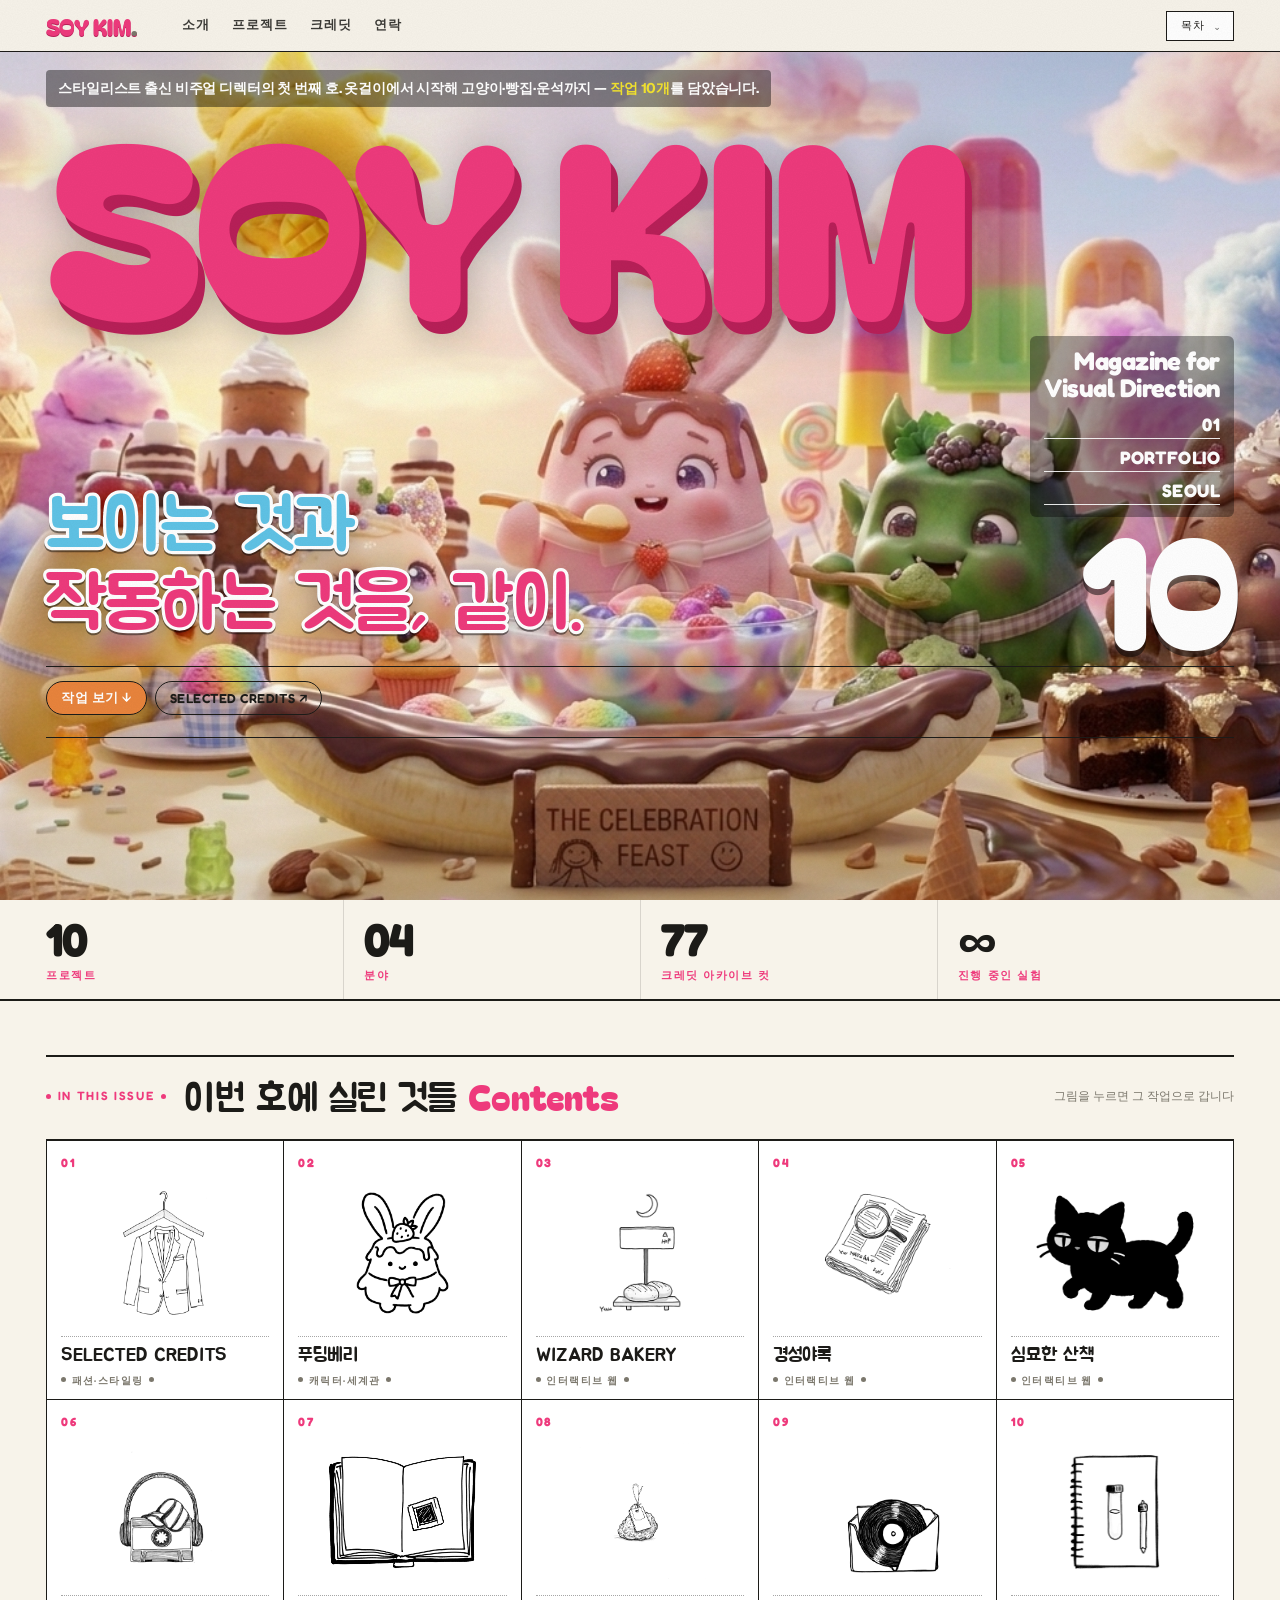
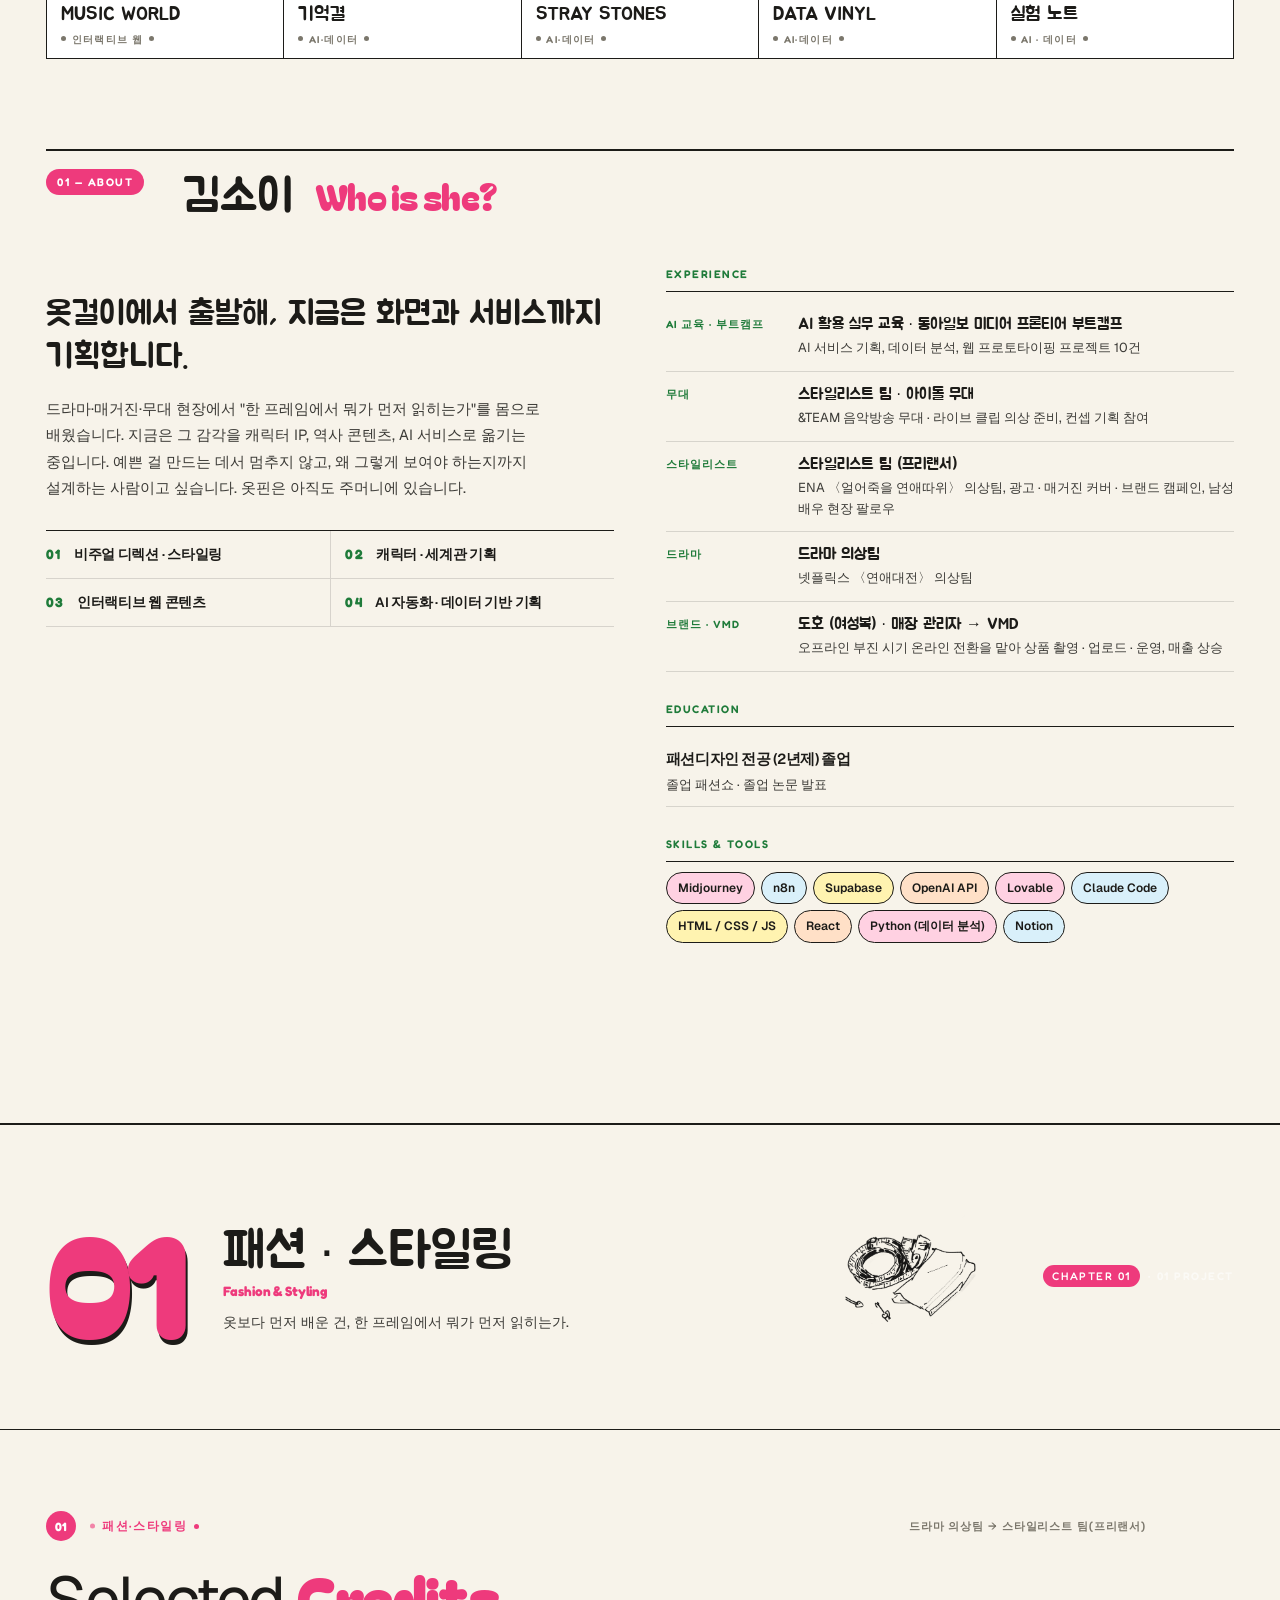
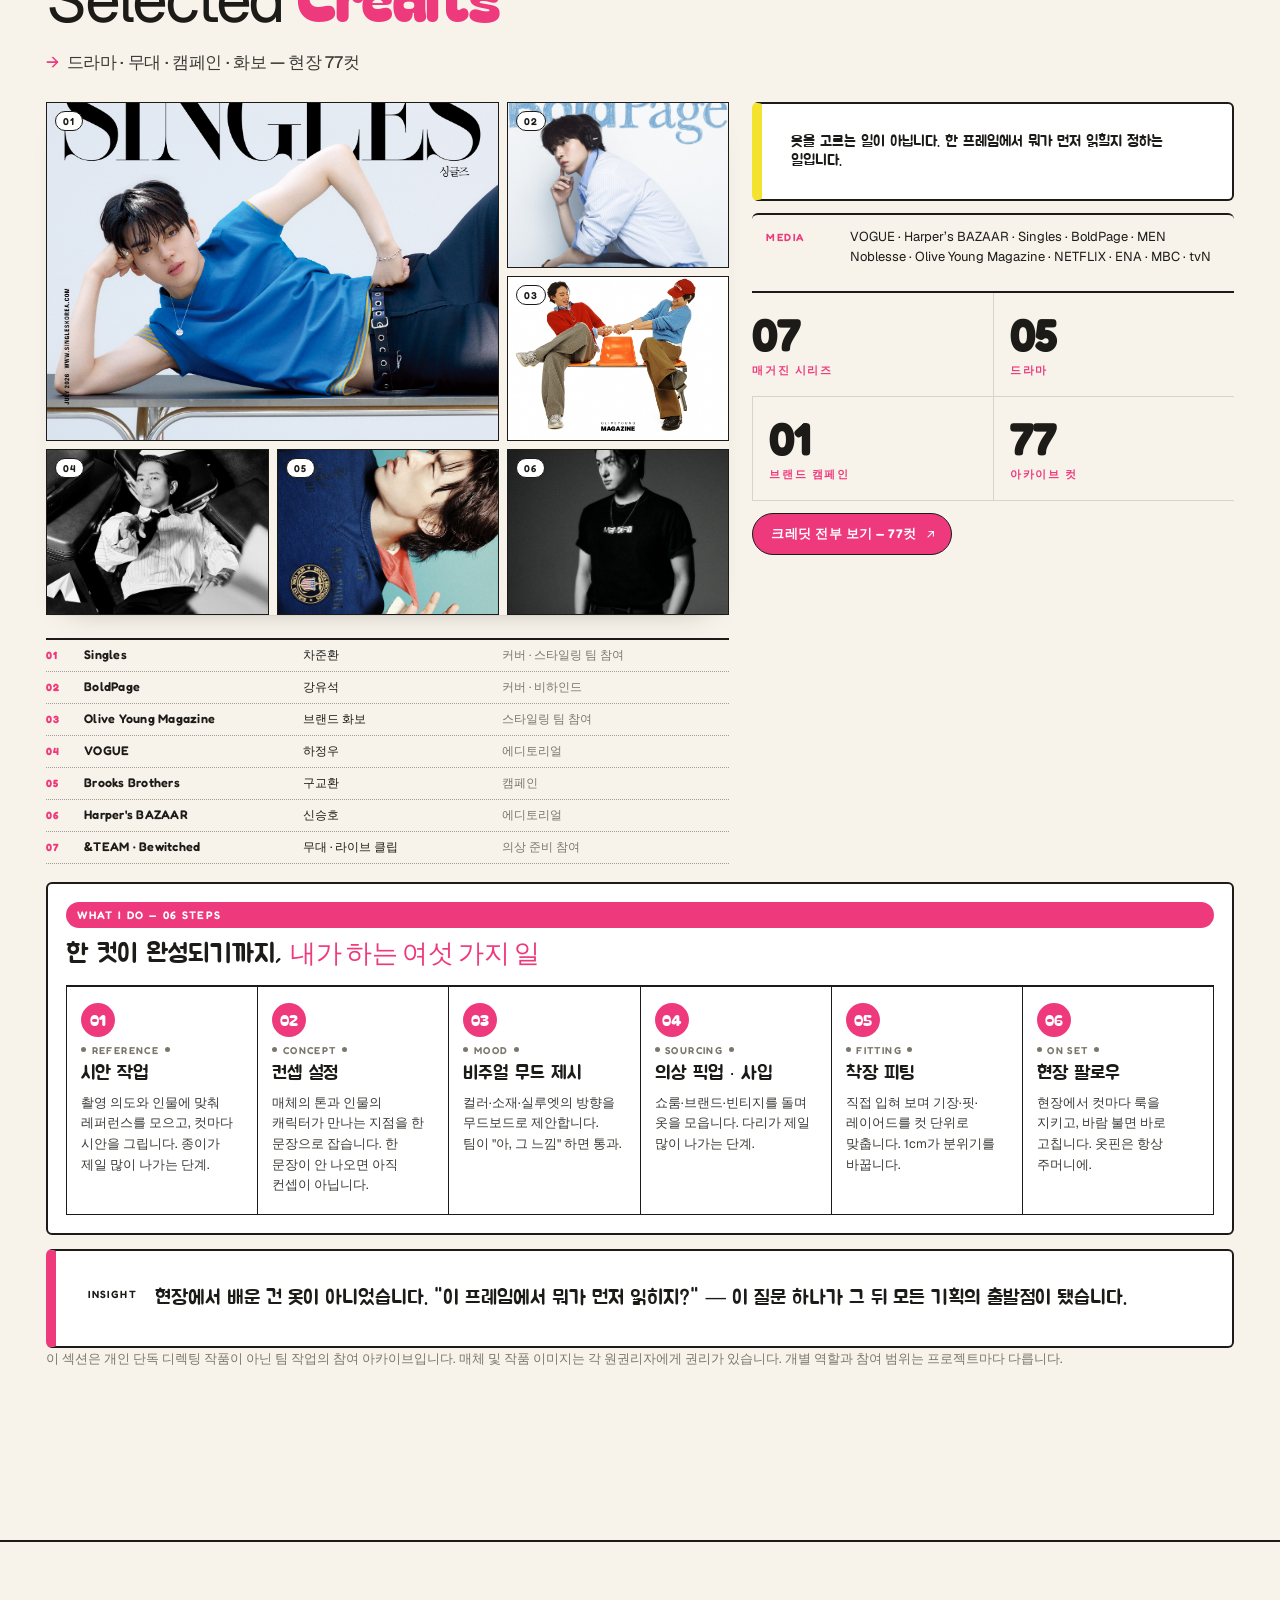
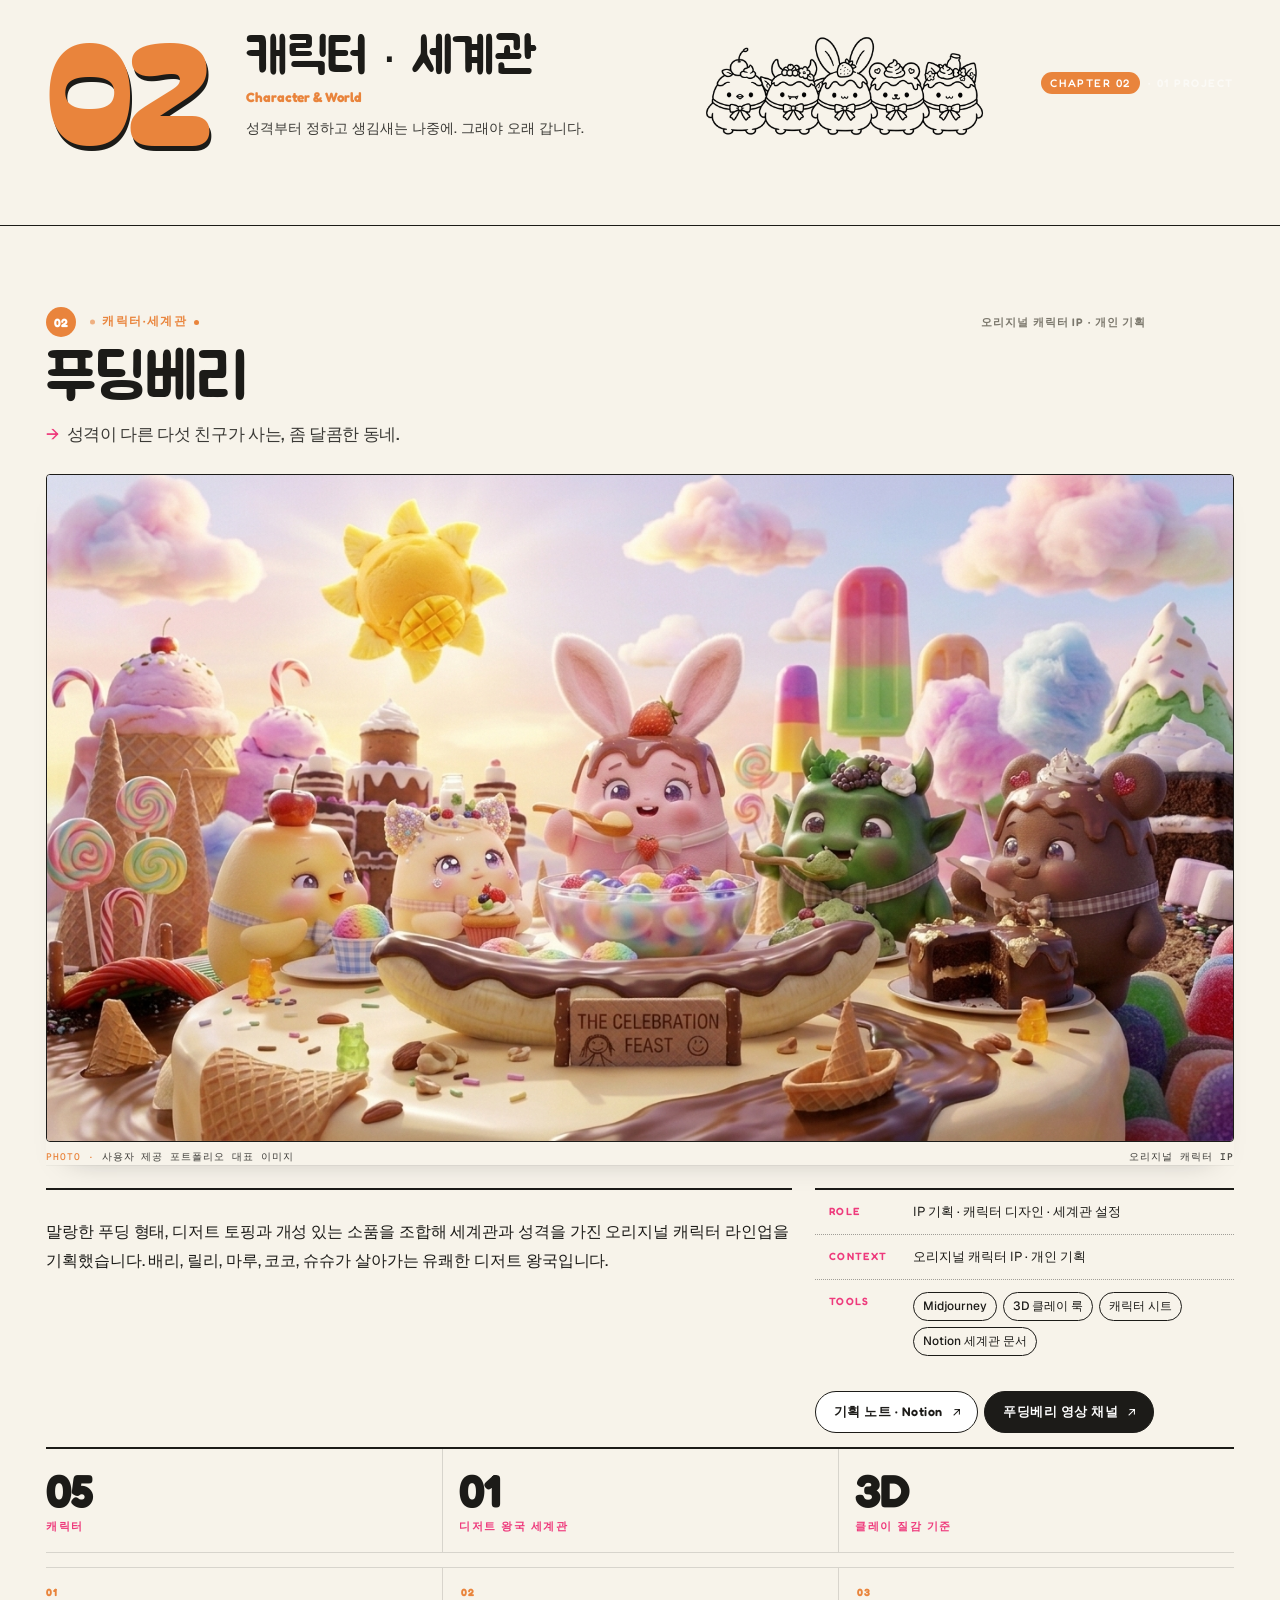
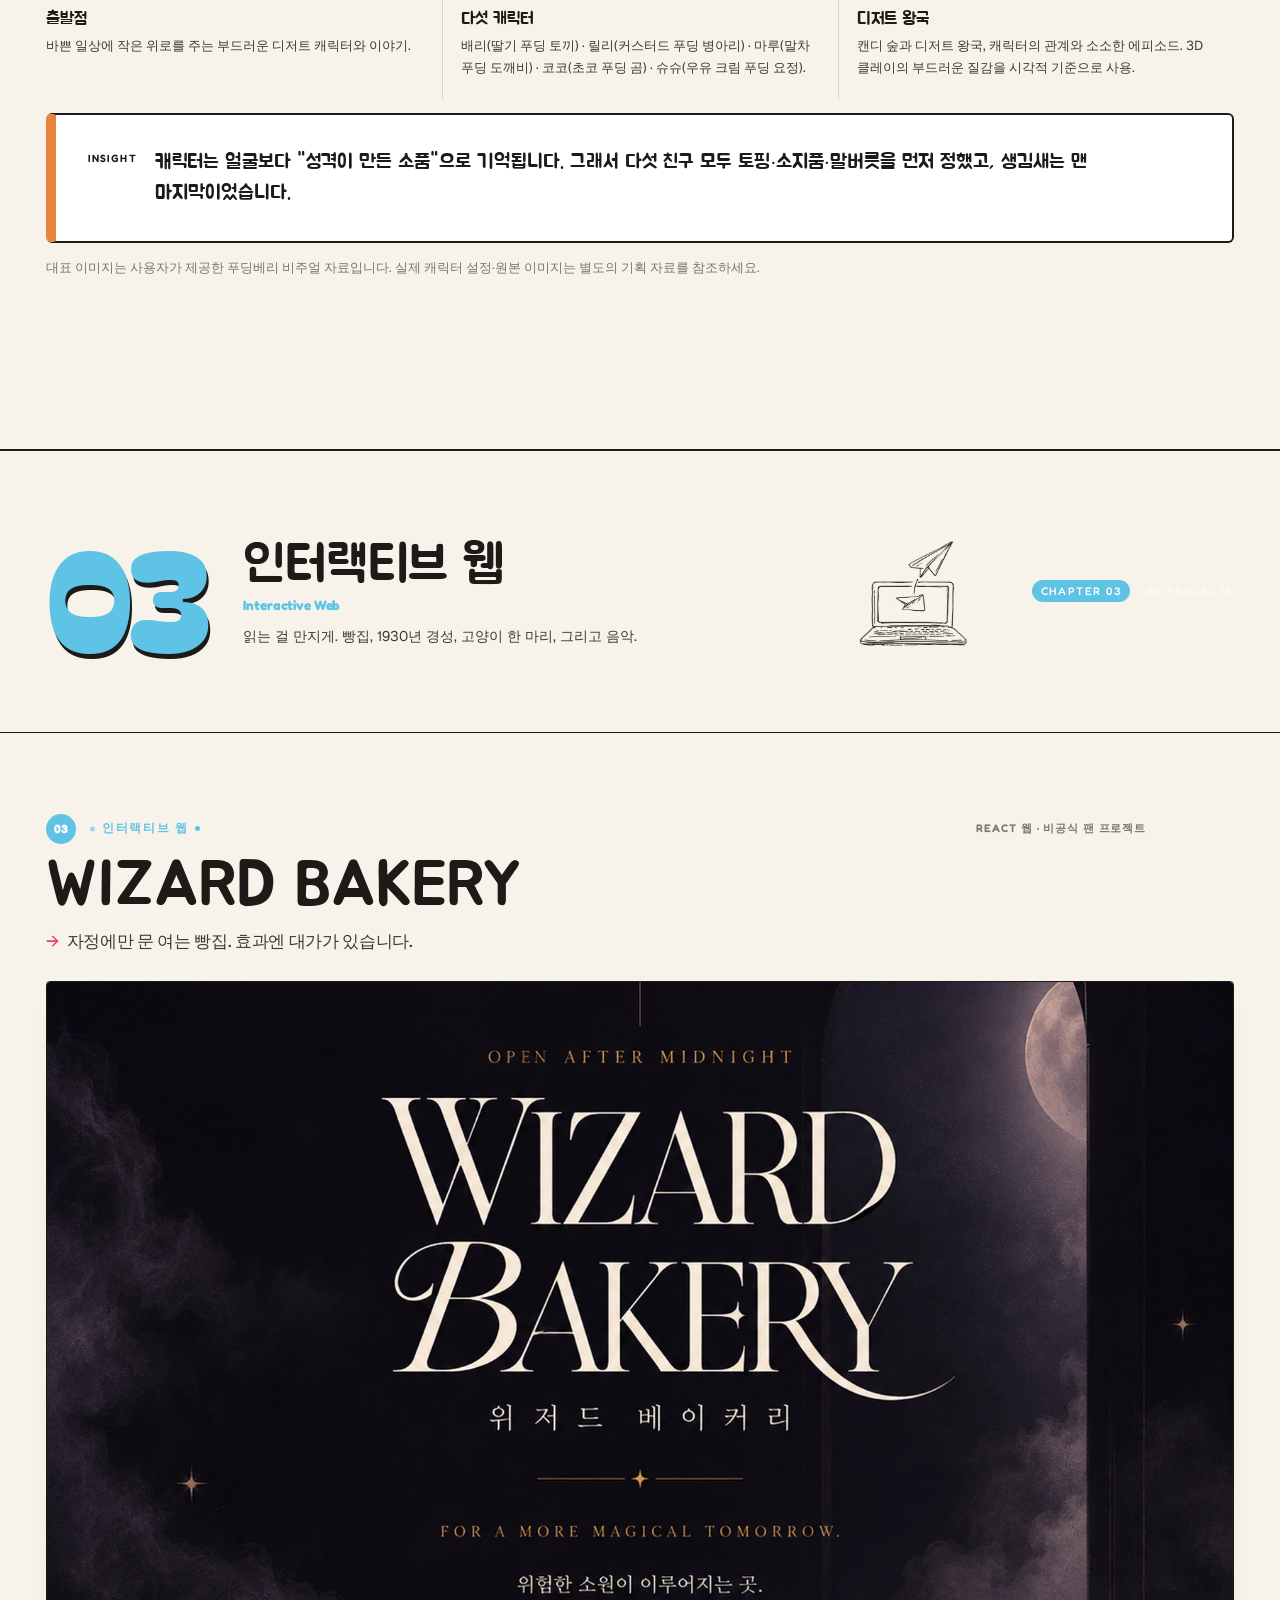
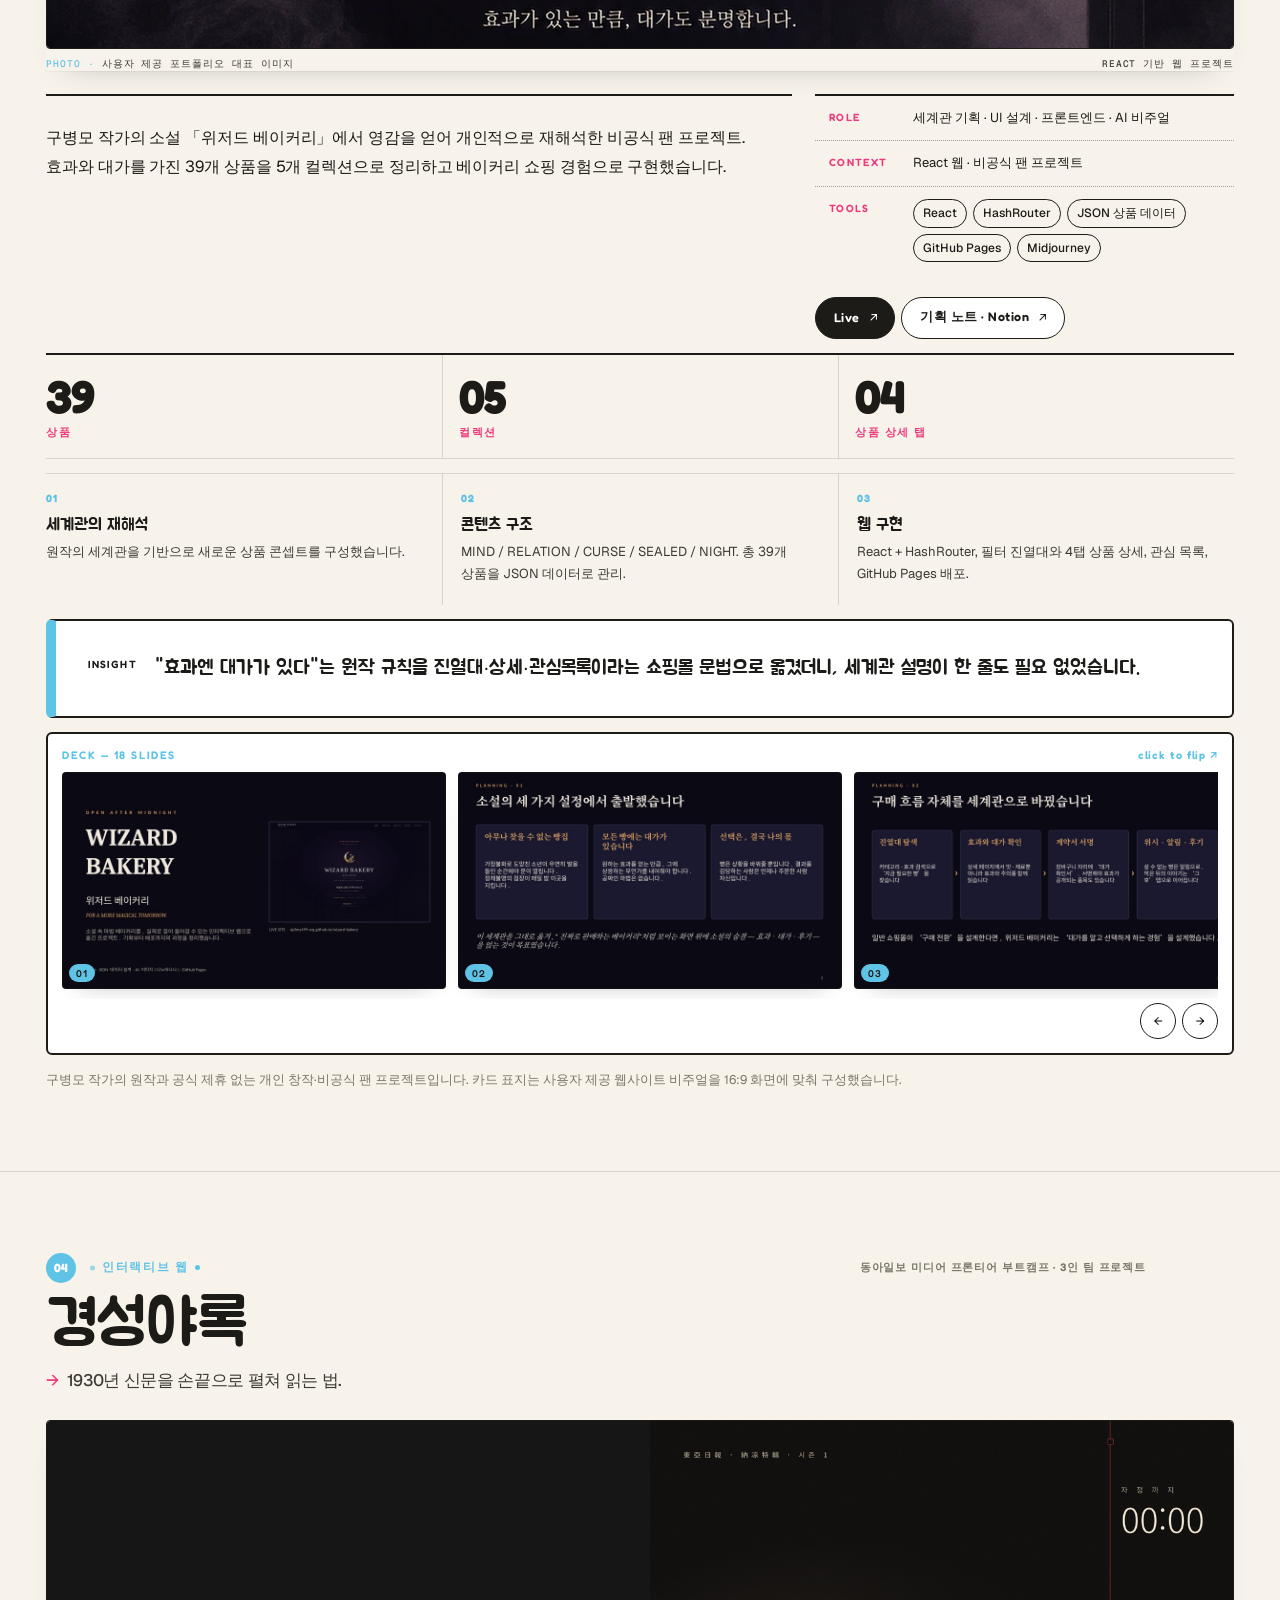
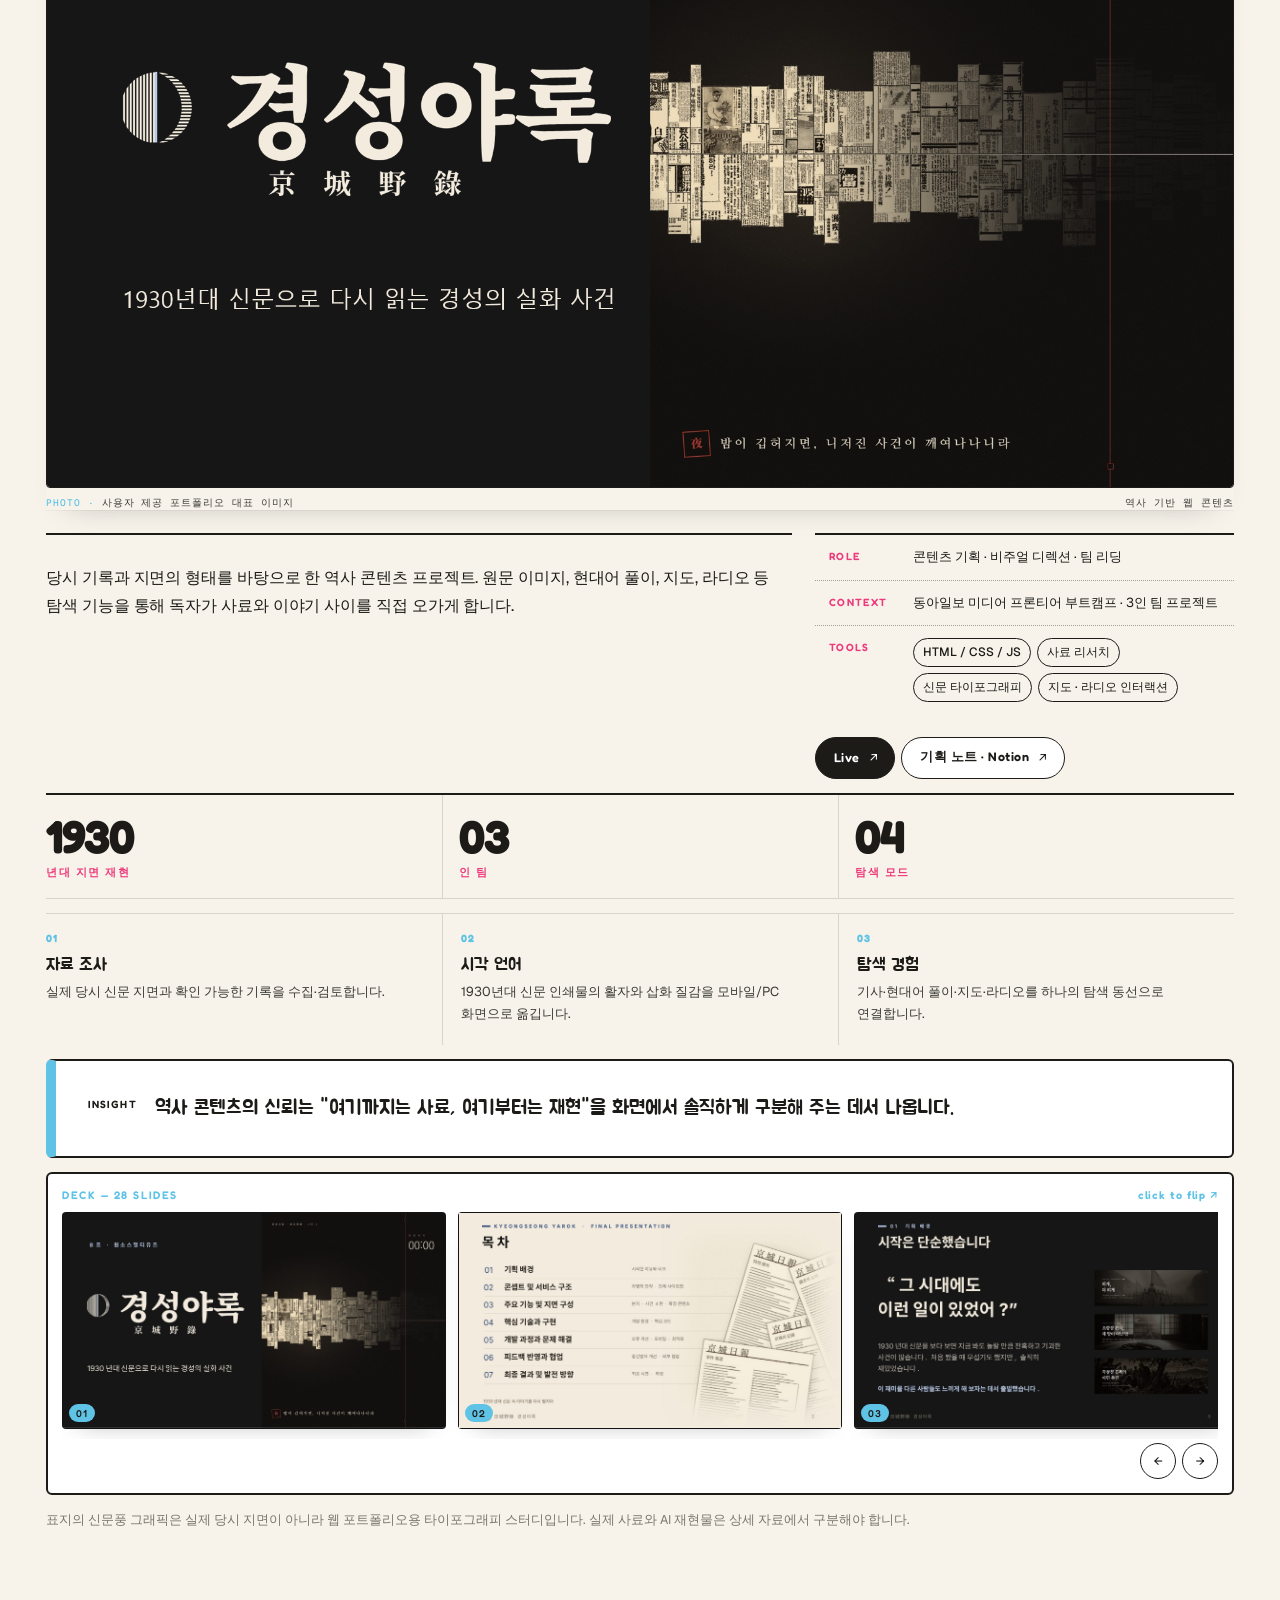
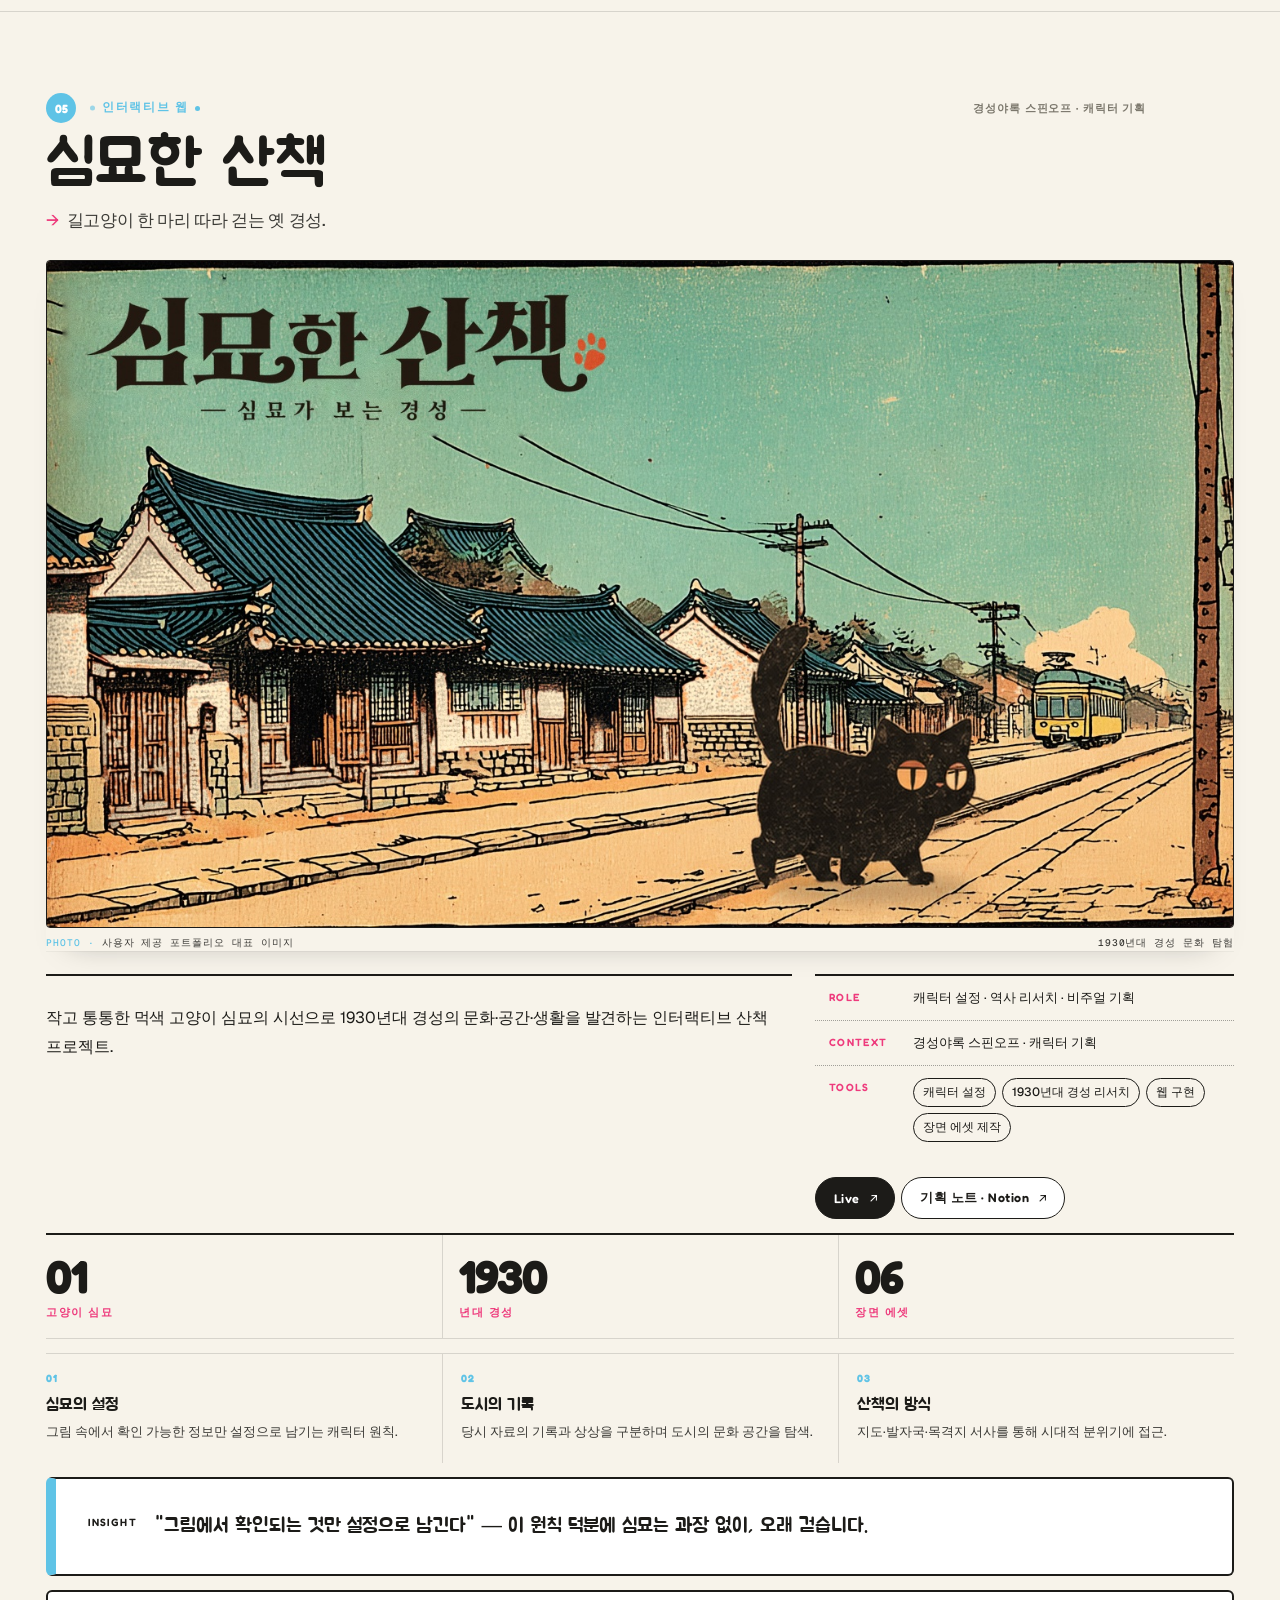
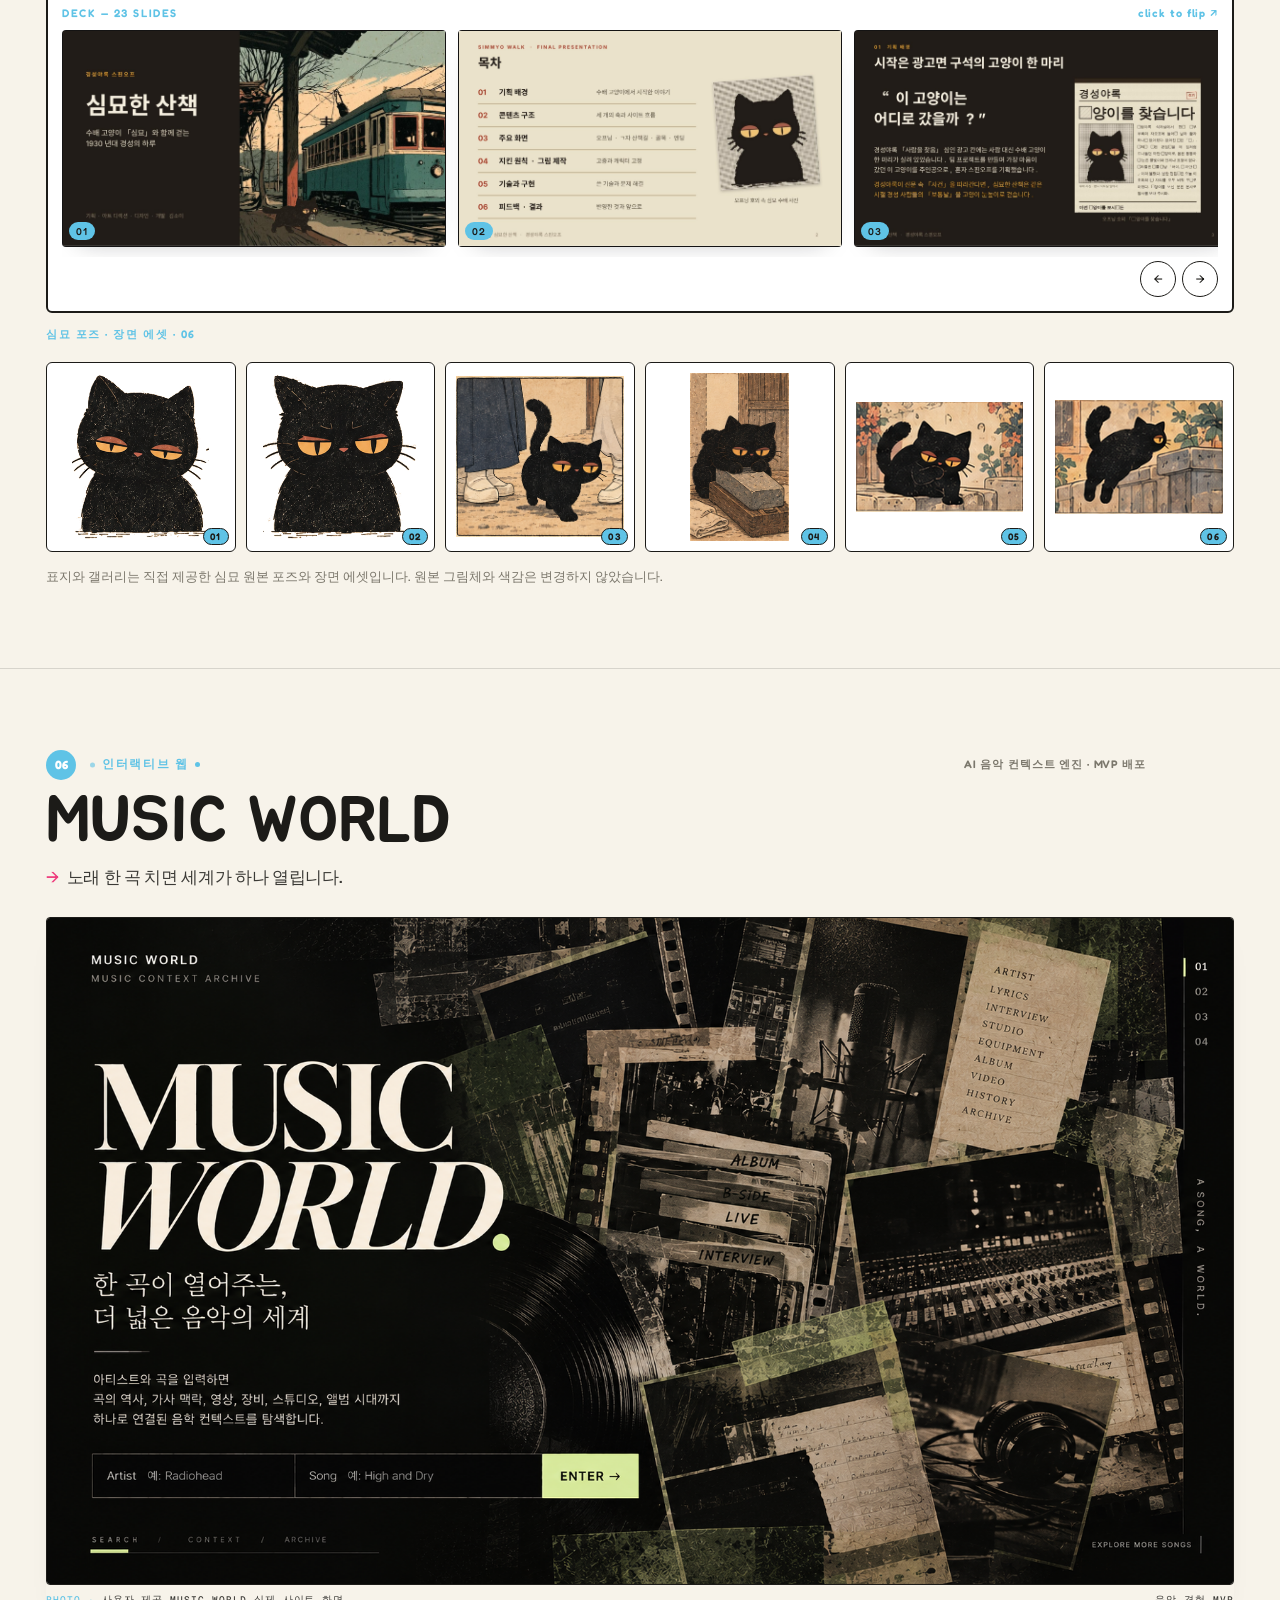
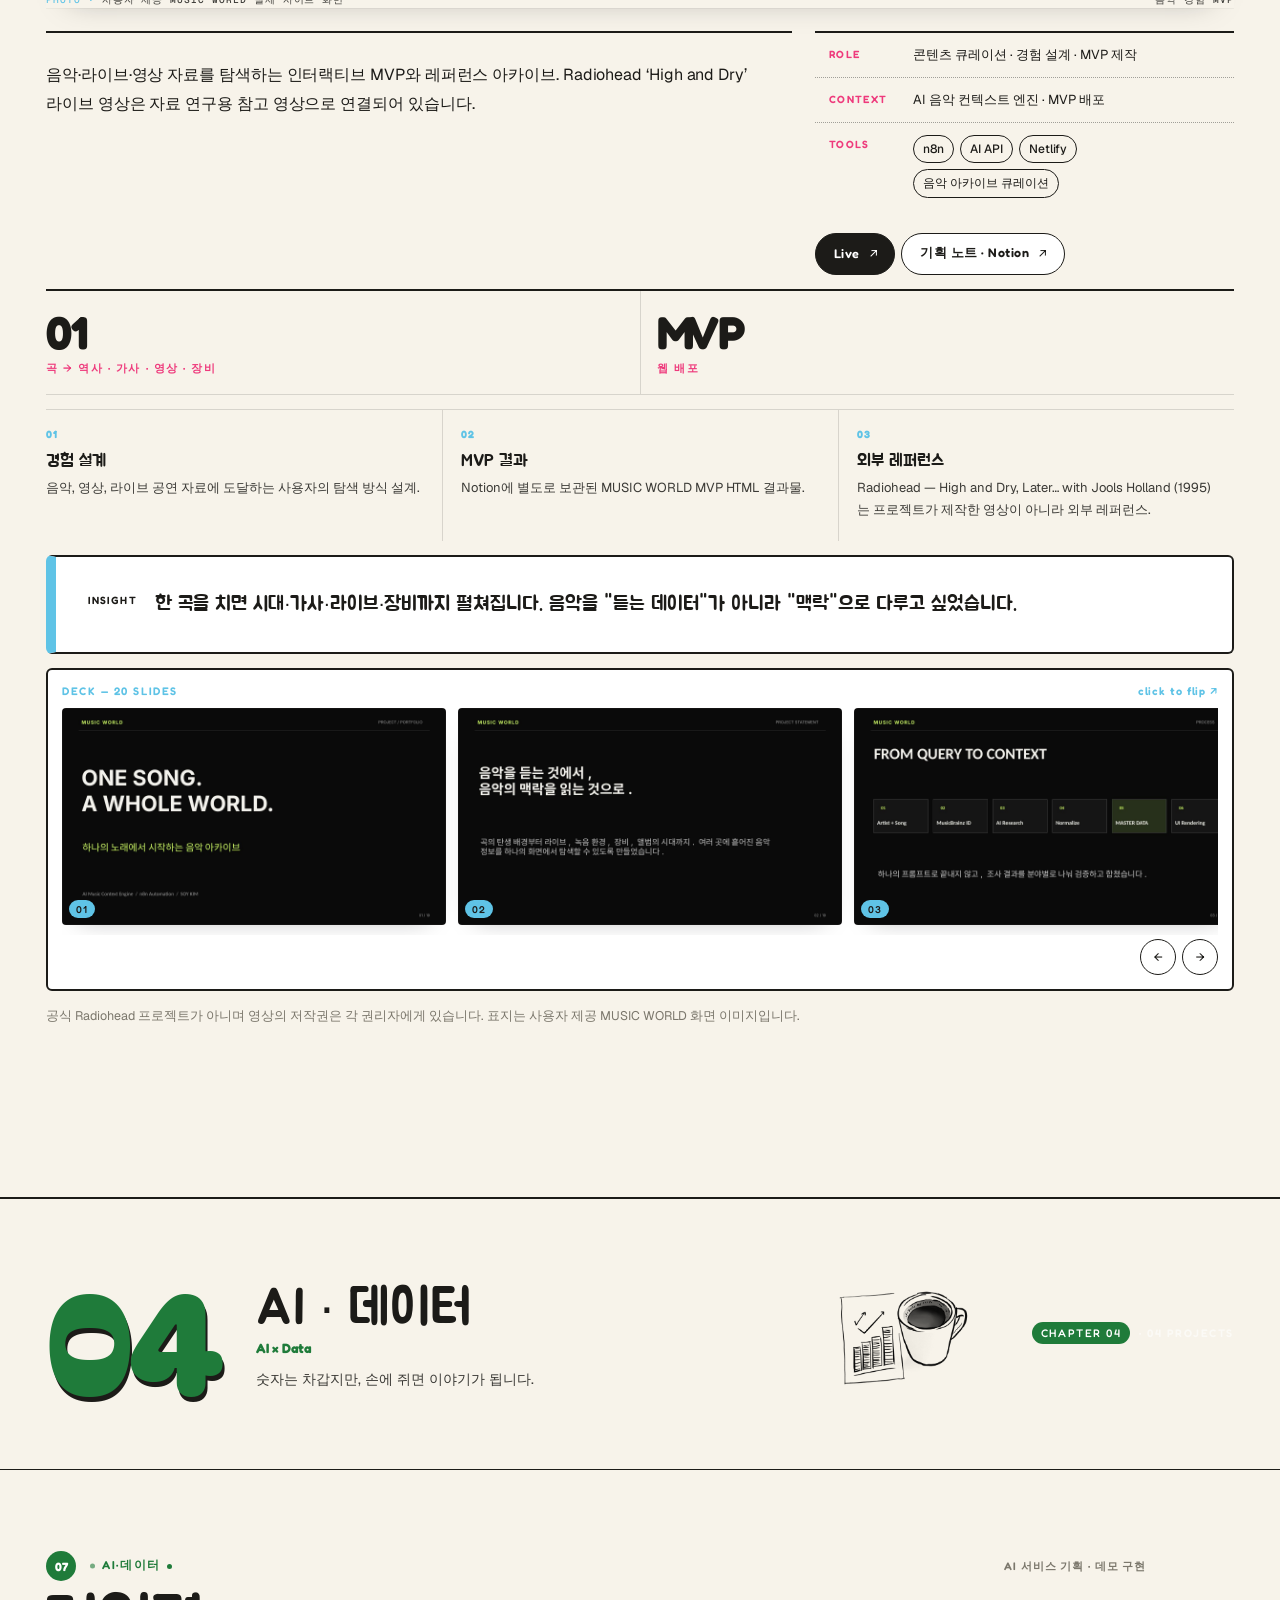
==== commit dd899da0: "v52 readability, sticker sheet, howto grid, witty copy, credits grid unify Co-Authored-By: Claude Fa" ====
--- a/index.html
+++ b/index.html
@@ -35,7 +35,7 @@
   <section class="hero cover cover--photo" id="home">
     <div class="cover-photo" aria-hidden="true"><img src="assets/cover/cover.jpg" alt="" onerror="this.src='assets/projects/covers/puddingberry.png';this.onerror=null"></div>
     <div class="wrap cover-in">
-      <p class="cover-strap">보이는 것과 작동하는 것을 같이 만드는 사람. 스타일리스트 출신 비주얼 디렉터의 포트폴리오 — 이번 호는 <b>10개의 작업</b>을 담았습니다.</p>
+      <p class="cover-strap">스타일리스트 출신 비주얼 디렉터의 첫 번째 호. 옷걸이에서 시작해 고양이·빵집·운석까지 — <b>작업 10개</b>를 담았습니다.</p>
       <h1 class="bubble" aria-label="SOY KIM">SOY<span>KIM</span></h1>
       <aside class="cover-info">
         <p class="cover-mag">Magazine for<br>Visual Direction</p>
@@ -56,7 +56,7 @@
   <!-- 표지 아래 스크랩북 (이번 호 아이템) -->
   <section class="toc-spread">
     <div class="wrap">
-      <header class="spread-head"><span class="dotlabel">In this issue</span><h2><span class="kr">이번 호에 실린 것들</span> <em>Contents</em></h2><span class="spread-note">번호를 누르면 해당 작업으로</span></header>
+      <header class="spread-head"><span class="dotlabel">In this issue</span><h2><span class="kr">이번 호에 실린 것들</span> <em>Contents</em></h2><span class="spread-note">그림을 누르면 그 작업으로 갑니다</span></header>
       <ol class="toc-grid" id="tocGrid" aria-label="이번 호 아이템"></ol>
     </div>
   </section>
@@ -70,12 +70,7 @@
   </section>
 
   <!-- ───── PROJECT INDEX ───── -->
-  <section class="pindex" id="projects">
-    <div class="wrap">
-      <header class="sec-head"><span class="sec-no">02 — Projects</span><h2><span class="kr">선택한 작업</span> <em>10 items</em></h2><p>패션 · 캐릭터 · 인터랙티브 웹 · AI/데이터. 각 프로젝트의 큰 이미지, 역할, 도구, 핵심 숫자, 배운 점을 한 번에 봅니다.</p></header>
-      <ol class="pindex-list" id="pindexList"></ol>
-    </div>
-  </section>
+  <div id="projects"></div>
 
   <!-- ───── PROJECTS ───── -->
   <div id="projectBlocks"></div>
@@ -87,7 +82,7 @@
     <div class="wrap">
       <p class="contact-eyebrow">03 — Contact</p>
       <h2 class="contact-title bubble bubble--sm">Let's<br>work<span>together<i class="reg">!</i></span></h2>
-      <p class="contact-lede">비주얼 디렉션, 캐릭터·세계관, 인터랙티브 콘텐츠, AI 기획 — 어느 쪽이든 같이 만들어 봐요.</p>
+      <p class="contact-lede">화보든 캐릭터든 웹이든 AI든 — 같이 만들면 더 재밌습니다. 커피는 제가 삽니다.</p>
       <div class="contact-row" id="contactRow"></div>
     </div>
   </section>
--- a/styles.css
+++ b/styles.css
@@ -1070,3 +1070,50 @@
 .cover-in{row-gap:6px}
 .cover-line{margin-bottom:10px}
 @media(max-width:900px){.credits-grid .credits-cover.credits-photos,.credits-grid .credit-list,.credits-grid .credits-copy{grid-column:1/-1;grid-row:auto}}
+/* v51 — 손그림 들어옴: 챕터 낙서 크기/위치, 목차 아이콘 여백 */
+.toc-sketch{max-height:150px;padding:6px}
+.toc-sketch img{max-width:86%;max-height:100%;mix-blend-mode:multiply}
+.cat-sketch{width:clamp(110px,12vw,170px);margin:0 0 0 auto;align-self:end}
+.cat-band-in{grid-template-columns:auto 1fr auto auto}
+#cat-character .cat-sketch{width:clamp(180px,22vw,320px)}
+.toc-grid a{grid-template-rows:auto 150px auto auto;min-height:0}
+.toc-sketch{height:150px;max-height:none;aspect-ratio:auto;display:flex;align-items:center;justify-content:center;overflow:hidden}
+.toc-sketch img{width:auto;height:100%;max-width:92%;max-height:100%;object-fit:contain}
+@media(max-width:900px){.toc-grid a{grid-template-rows:auto 110px auto auto}.toc-sketch{height:110px}}
+
+
+/* ═══ v52 — 가독성·정돈·컬러 포인트 ═══ */
+/* 표지 제목: 흰 외곽선 + 진한 그림자 → 어떤 사진 위에서도 읽힘 */
+.cover-line{paint-order:stroke fill;-webkit-text-stroke:.09em #fff;filter:drop-shadow(0 .04em 0 rgba(0,0,0,.45)) drop-shadow(0 2px 14px rgba(0,0,0,.25))}
+.cover-line .c1{color:var(--sky)}.cover-line .c2{color:var(--pink)}
+.cover--photo .cover-strap{background:rgba(0,0,0,.42);display:inline-block;padding:8px 12px;border-radius:4px;text-shadow:none;justify-self:start}
+.cover--photo .cover-info{background:rgba(0,0,0,.35);padding:12px 14px;border-radius:6px;text-shadow:none}
+.cover--photo .cover-big{filter:drop-shadow(0 .04em 0 rgba(0,0,0,.5))}
+/* 목차: 전부 흑백으로 결 맞춤 */
+.toc-sketch img{filter:grayscale(1) contrast(1.15)!important}
+.cat-sketch img{filter:grayscale(1) contrast(1.1)!important}
+/* Skills & Tools 칩 컬러 */
+.about-block .chips li{border:1.5px solid var(--ink);font-weight:600}
+.about-block .chips li:nth-child(4n+1){background:#ffd1e2}
+.about-block .chips li:nth-child(4n+2){background:#d9f0fa}
+.about-block .chips li:nth-child(4n+3){background:#fff3b0}
+.about-block .chips li:nth-child(4n+4){background:#ffe0c7}
+/* 여섯 단계: 6칸 한 줄, 번호 풍선 */
+.howto{list-style:none;margin:0;padding:0;display:grid;grid-template-columns:repeat(6,minmax(0,1fr));gap:0;border-top:2px solid var(--ink);border-left:1px solid var(--ink)}
+.howto li{display:grid;grid-template-rows:auto auto auto 1fr;gap:8px;padding:16px 14px 18px;border-right:1px solid var(--ink);border-bottom:1px solid var(--ink);background:#fff;min-height:200px}
+.ht-no{display:inline-grid;place-items:center;width:34px;height:34px;border-radius:50%;background:var(--pink);color:#fff;font:400 15px var(--bub)}
+.ht-en{font-size:10px;color:var(--muted)}
+.ht-ko{font:400 19px/1.15 var(--krd);letter-spacing:0}
+.howto p{margin:0;font:400 12.5px/1.65 var(--kr);color:var(--ink2);word-break:keep-all}
+.process{padding:18px}
+.process-head{margin-bottom:14px}
+.process-head h3{font:400 clamp(20px,2vw,28px)/1.2 var(--krd);letter-spacing:0}
+.process-head h3 em{color:var(--pink);font-style:normal}
+/* 심묘: 스티커 시트 (흰 카드 안에 여백 두고 contain) */
+.collage--sticker .collage-grid{grid-template-columns:repeat(6,minmax(0,1fr));gap:10px}
+.collage--sticker .clip{aspect-ratio:1!important;background:#fff;padding:10px;border:1px solid var(--ink);border-radius:6px}
+.collage--sticker .clip img{object-fit:contain!important;height:100%!important}
+.collage--sticker .clip b{background:var(--sky);border-color:var(--ink)}
+/* 중복 목차 제거 후 간격 */
+#projects{scroll-margin-top:80px}
+@media(max-width:900px){.howto{grid-template-columns:repeat(2,minmax(0,1fr))}.howto li{min-height:0}.collage--sticker .collage-grid{grid-template-columns:repeat(3,minmax(0,1fr))}}
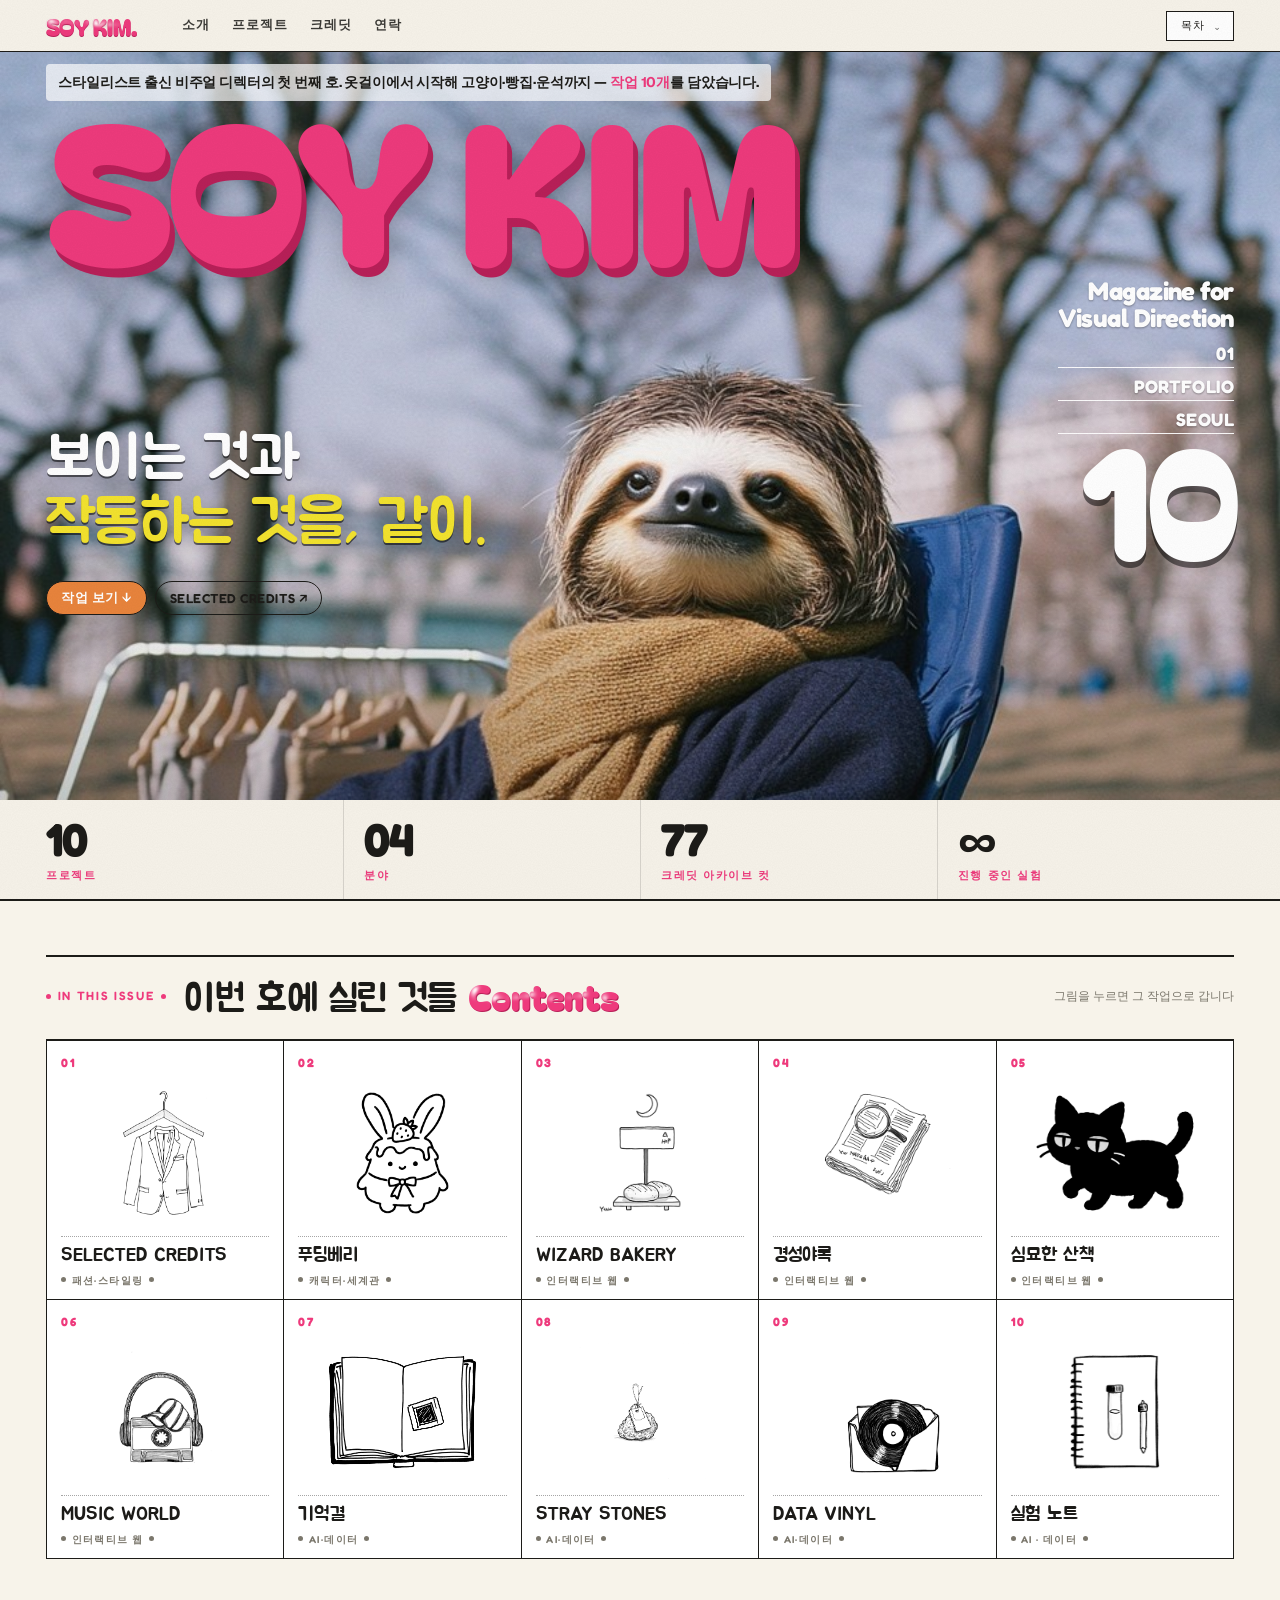
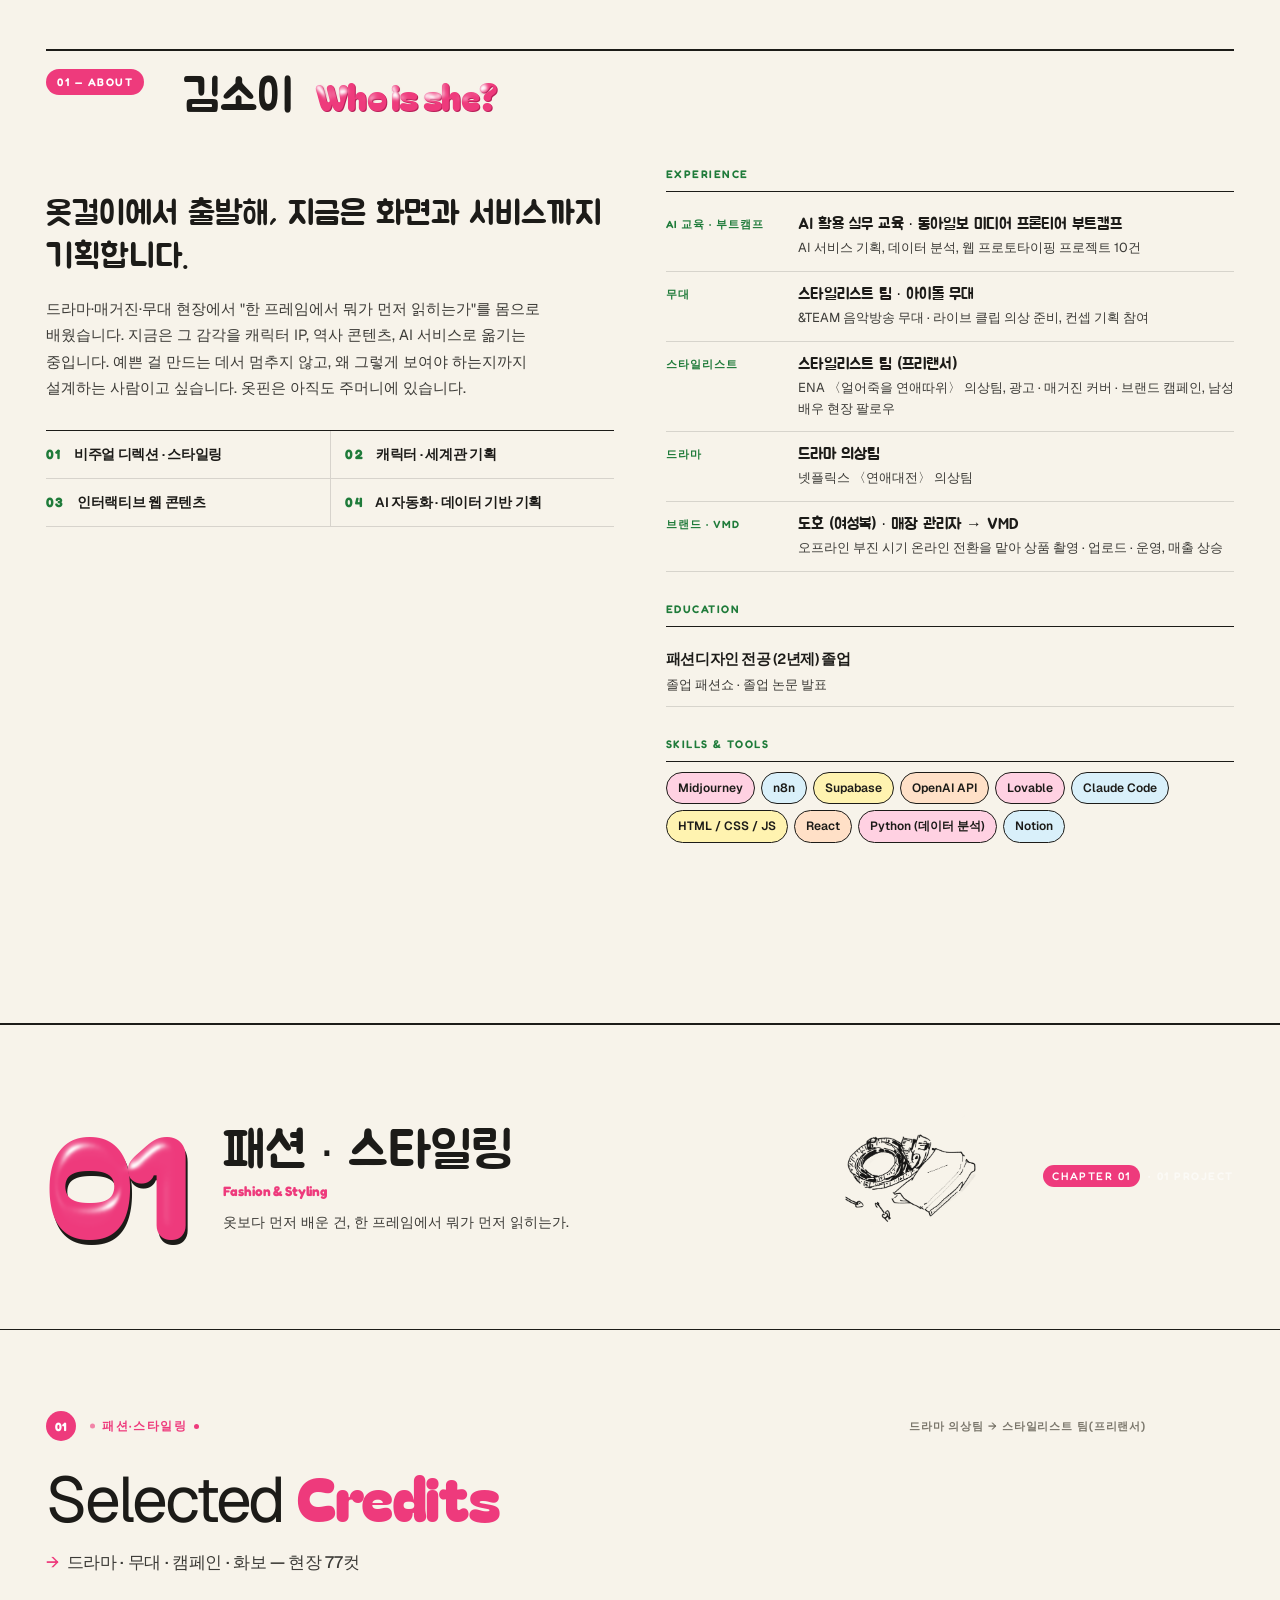
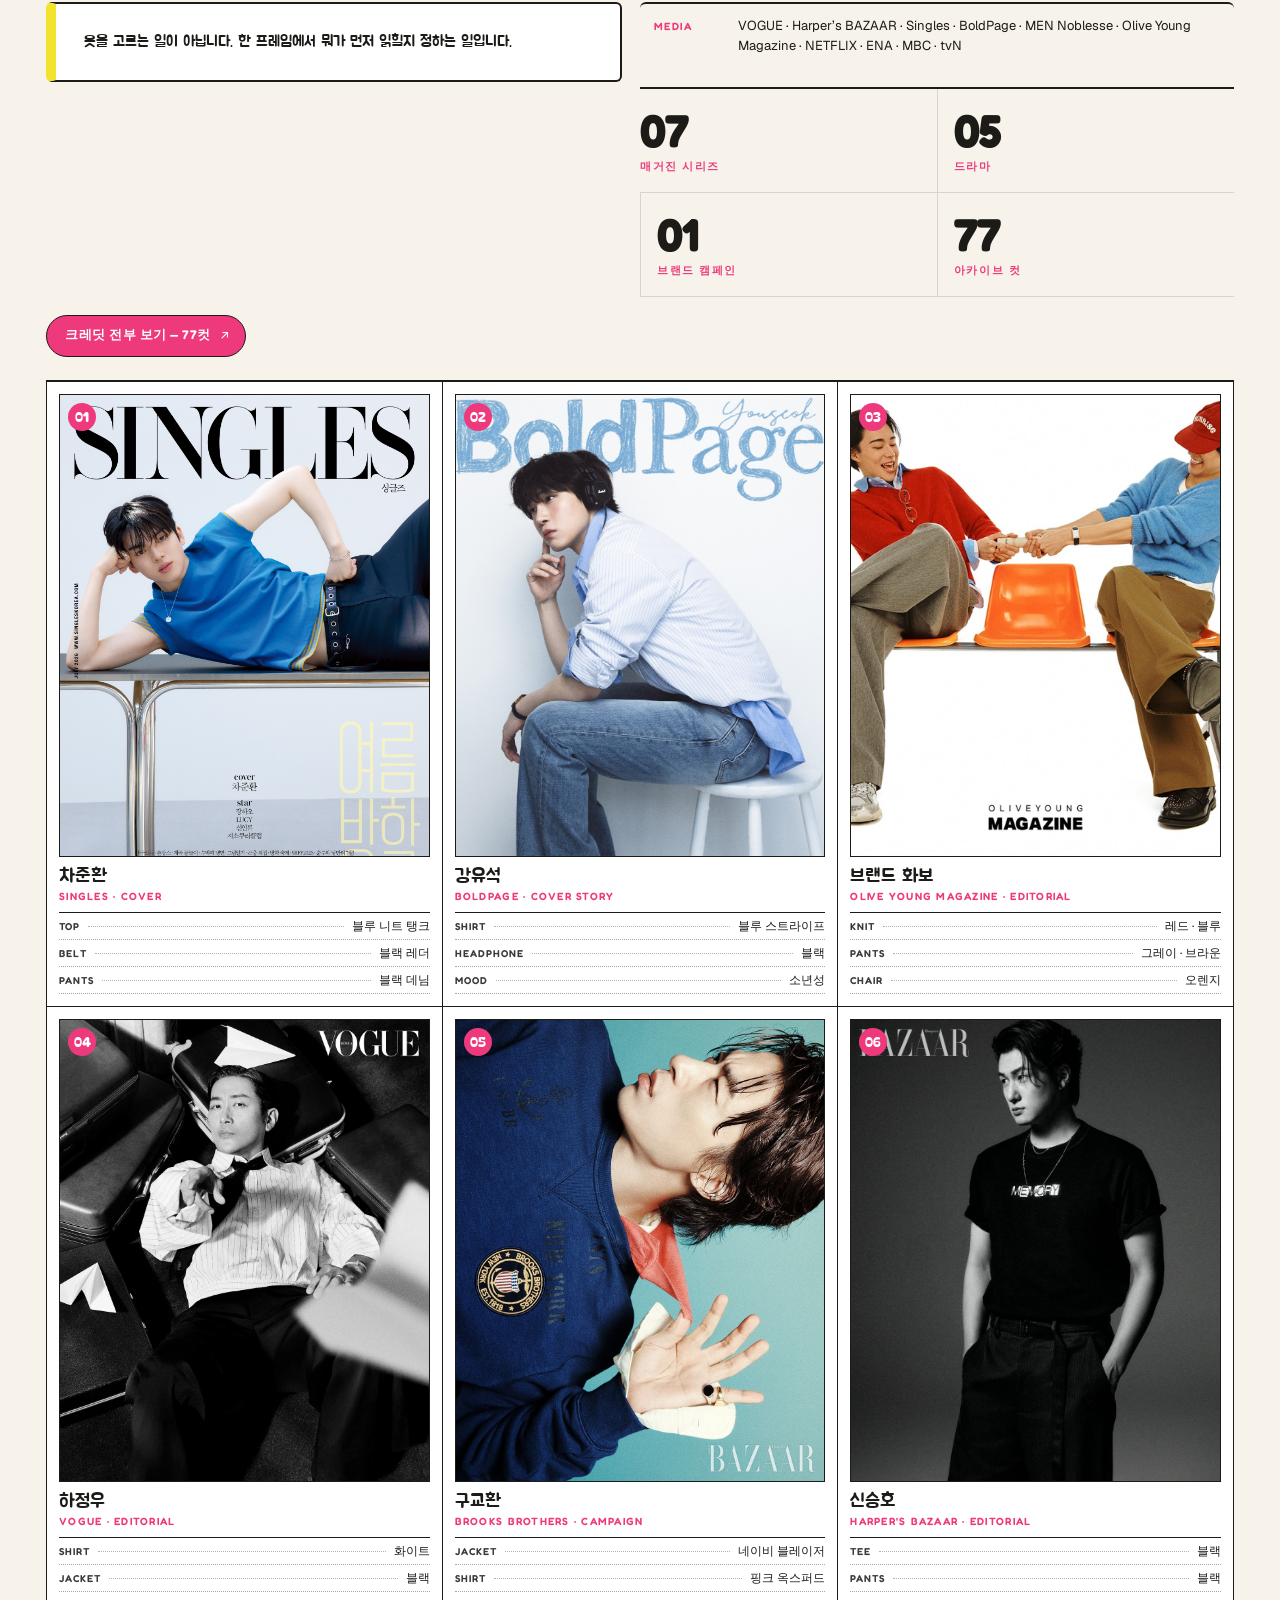
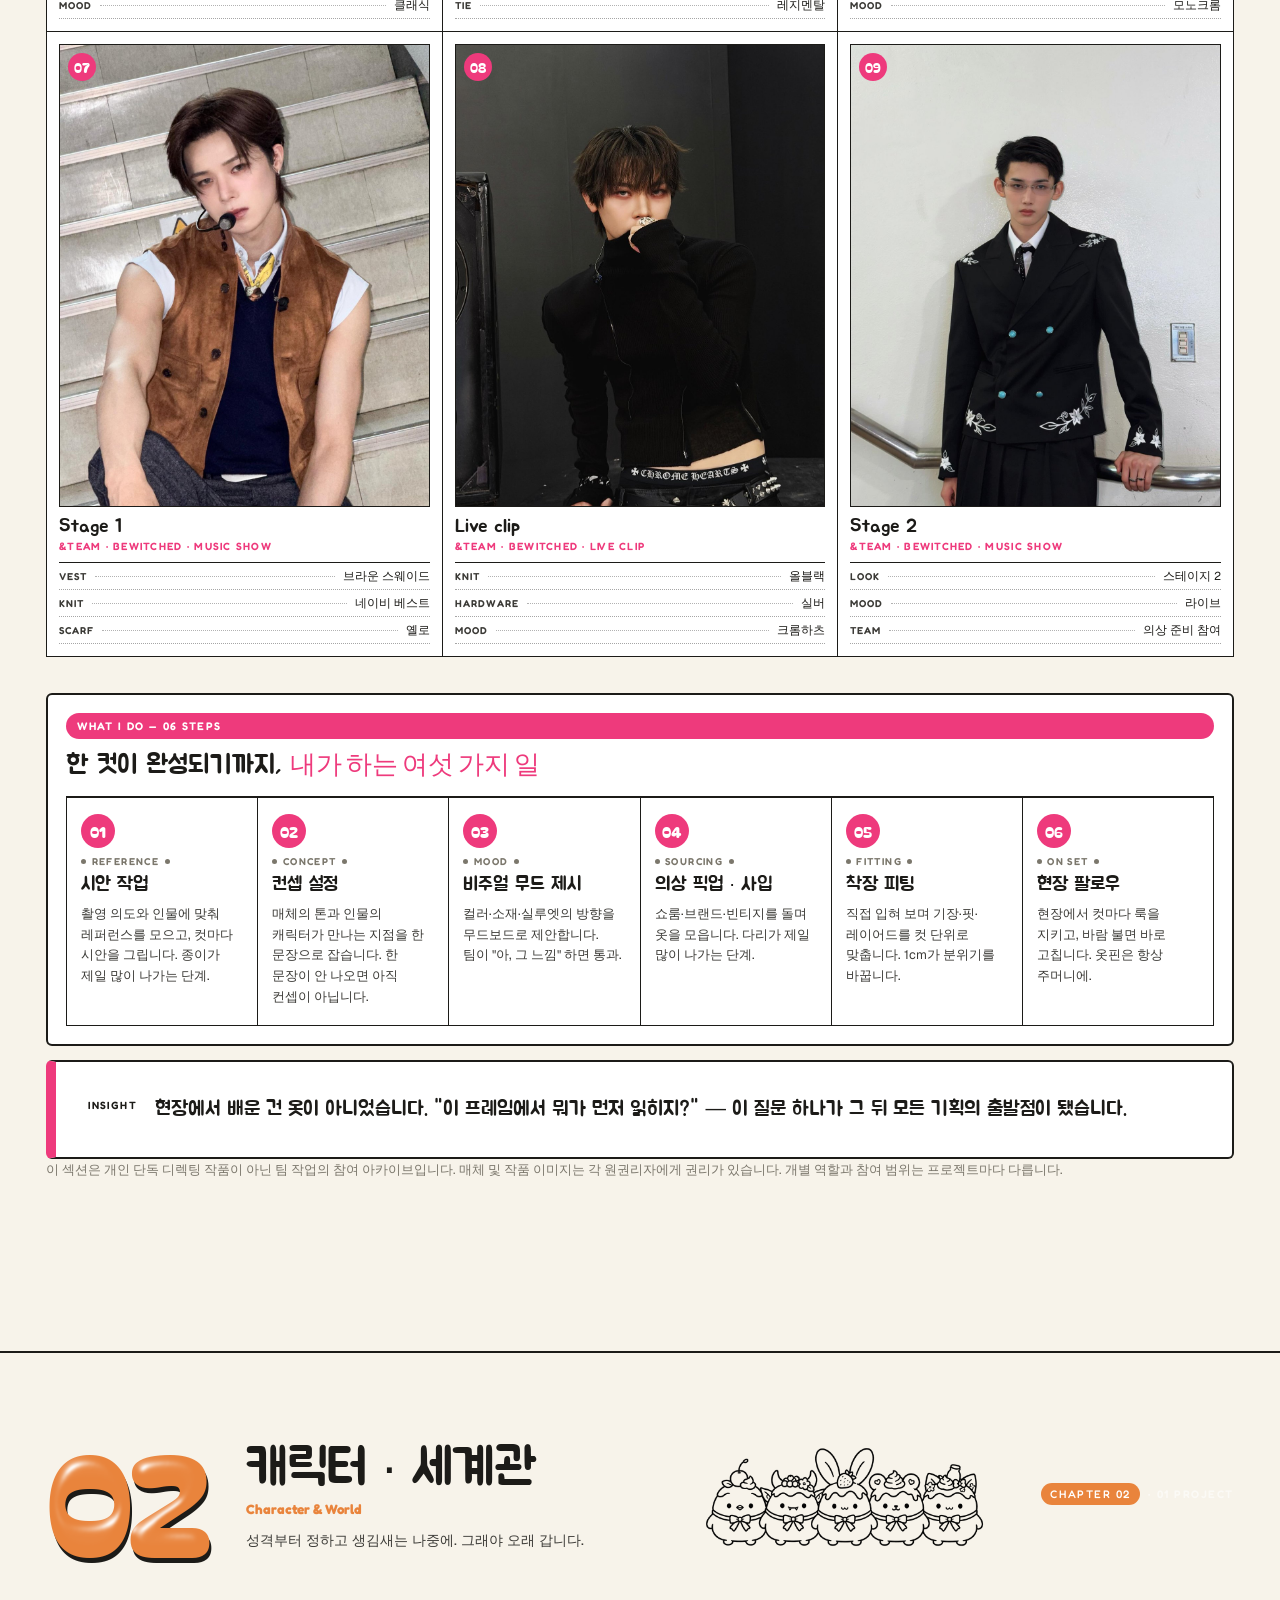
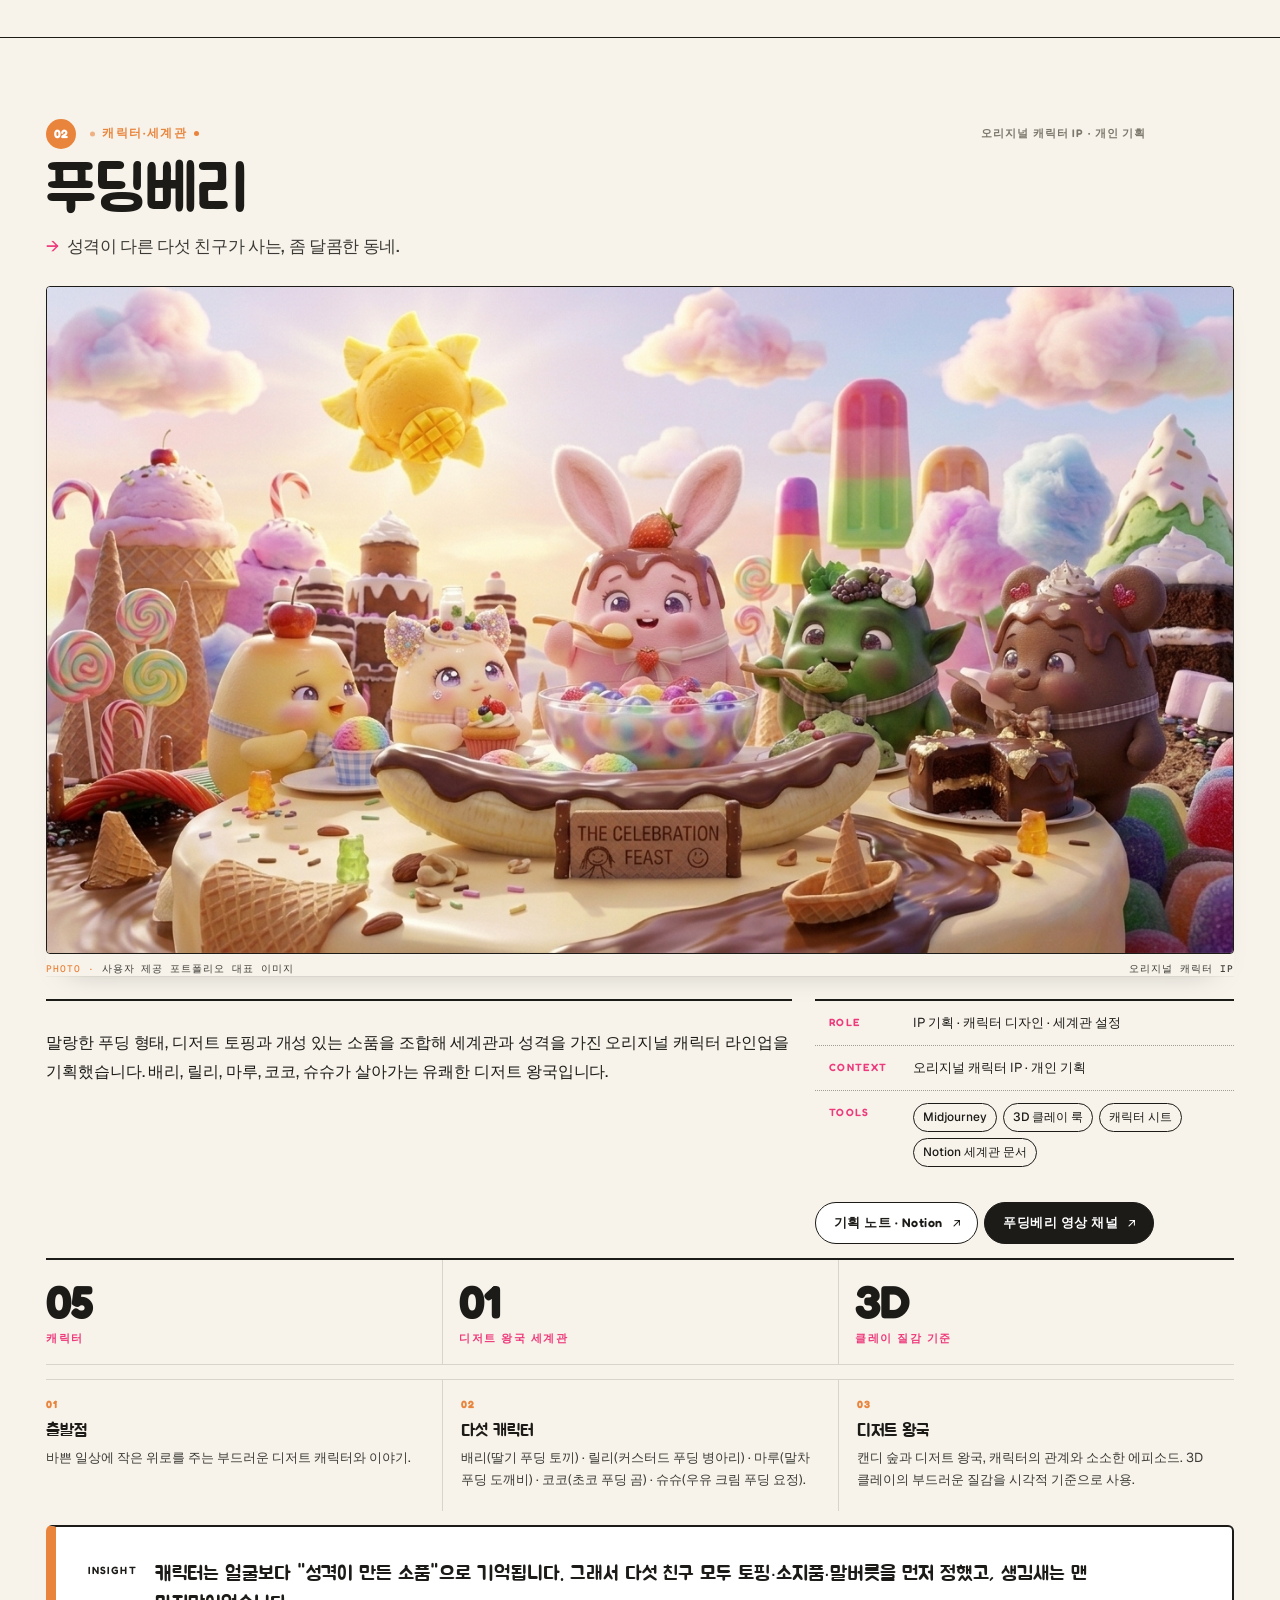
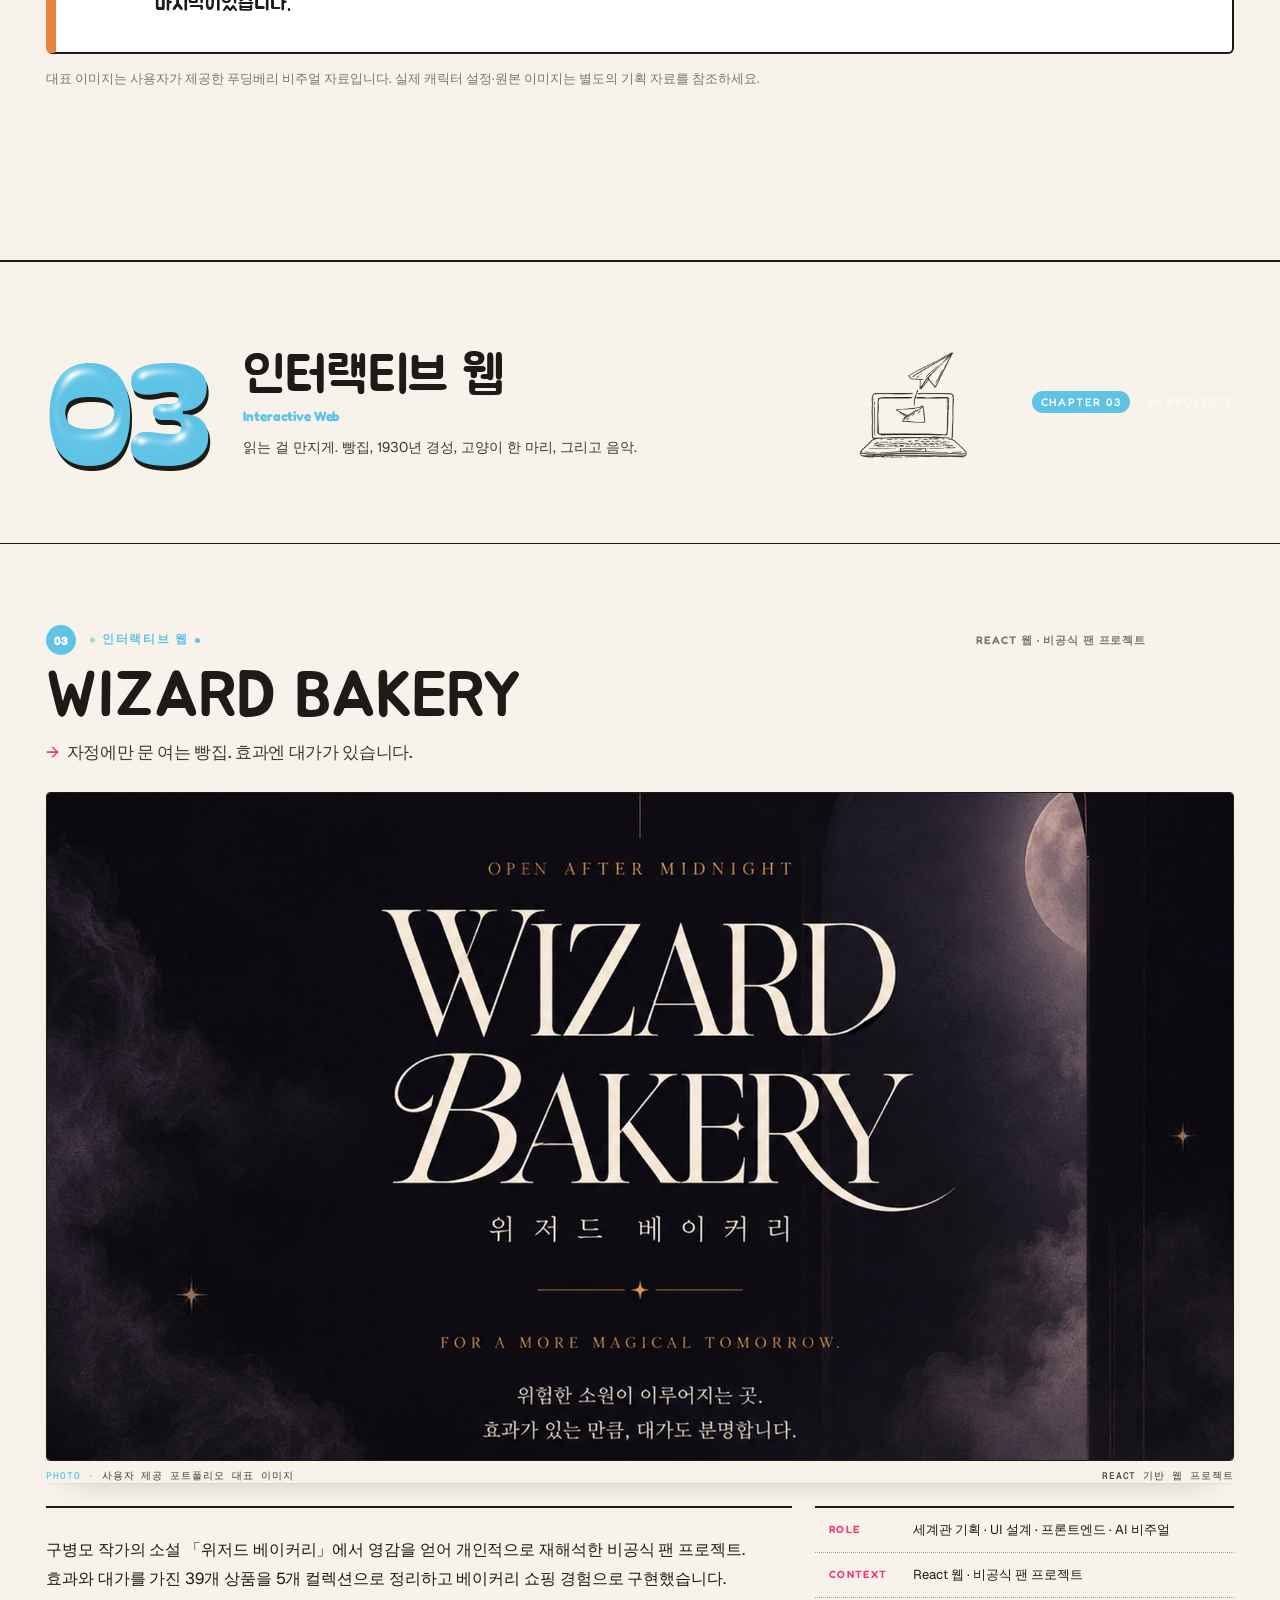
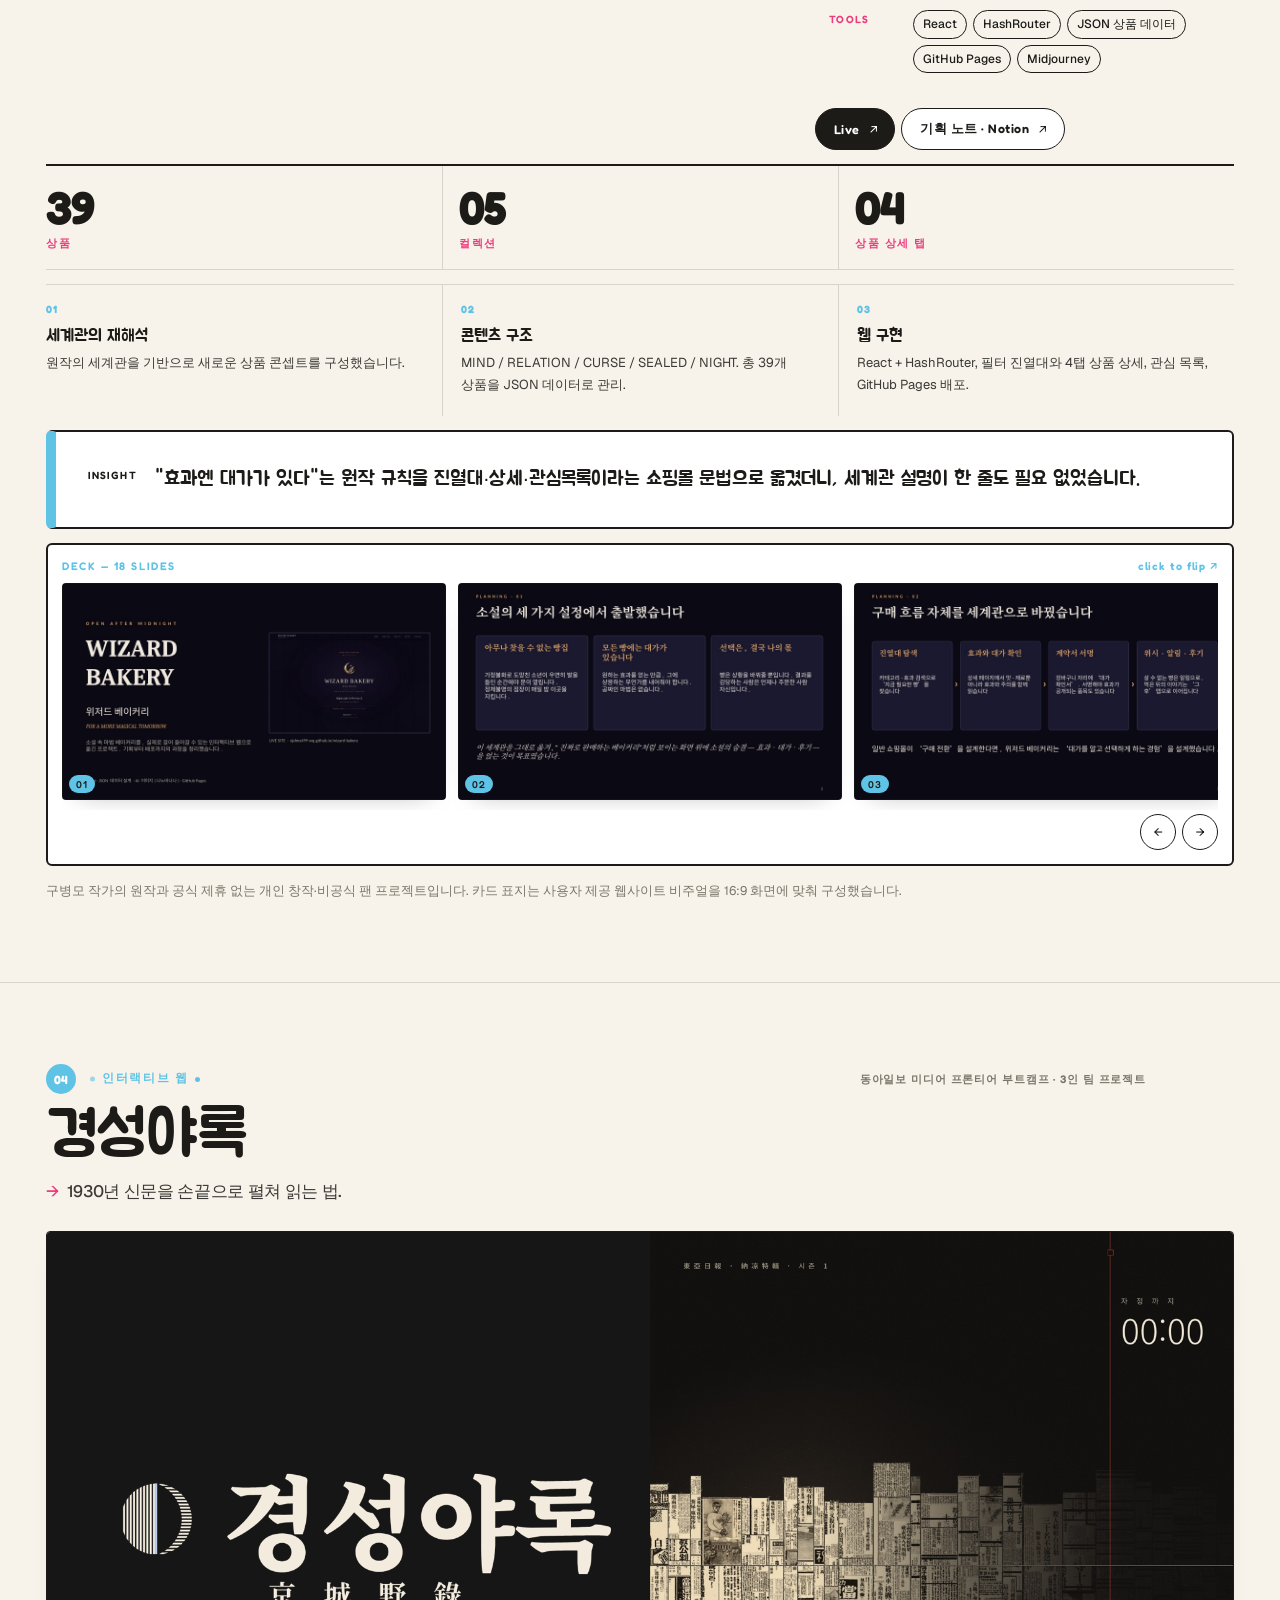
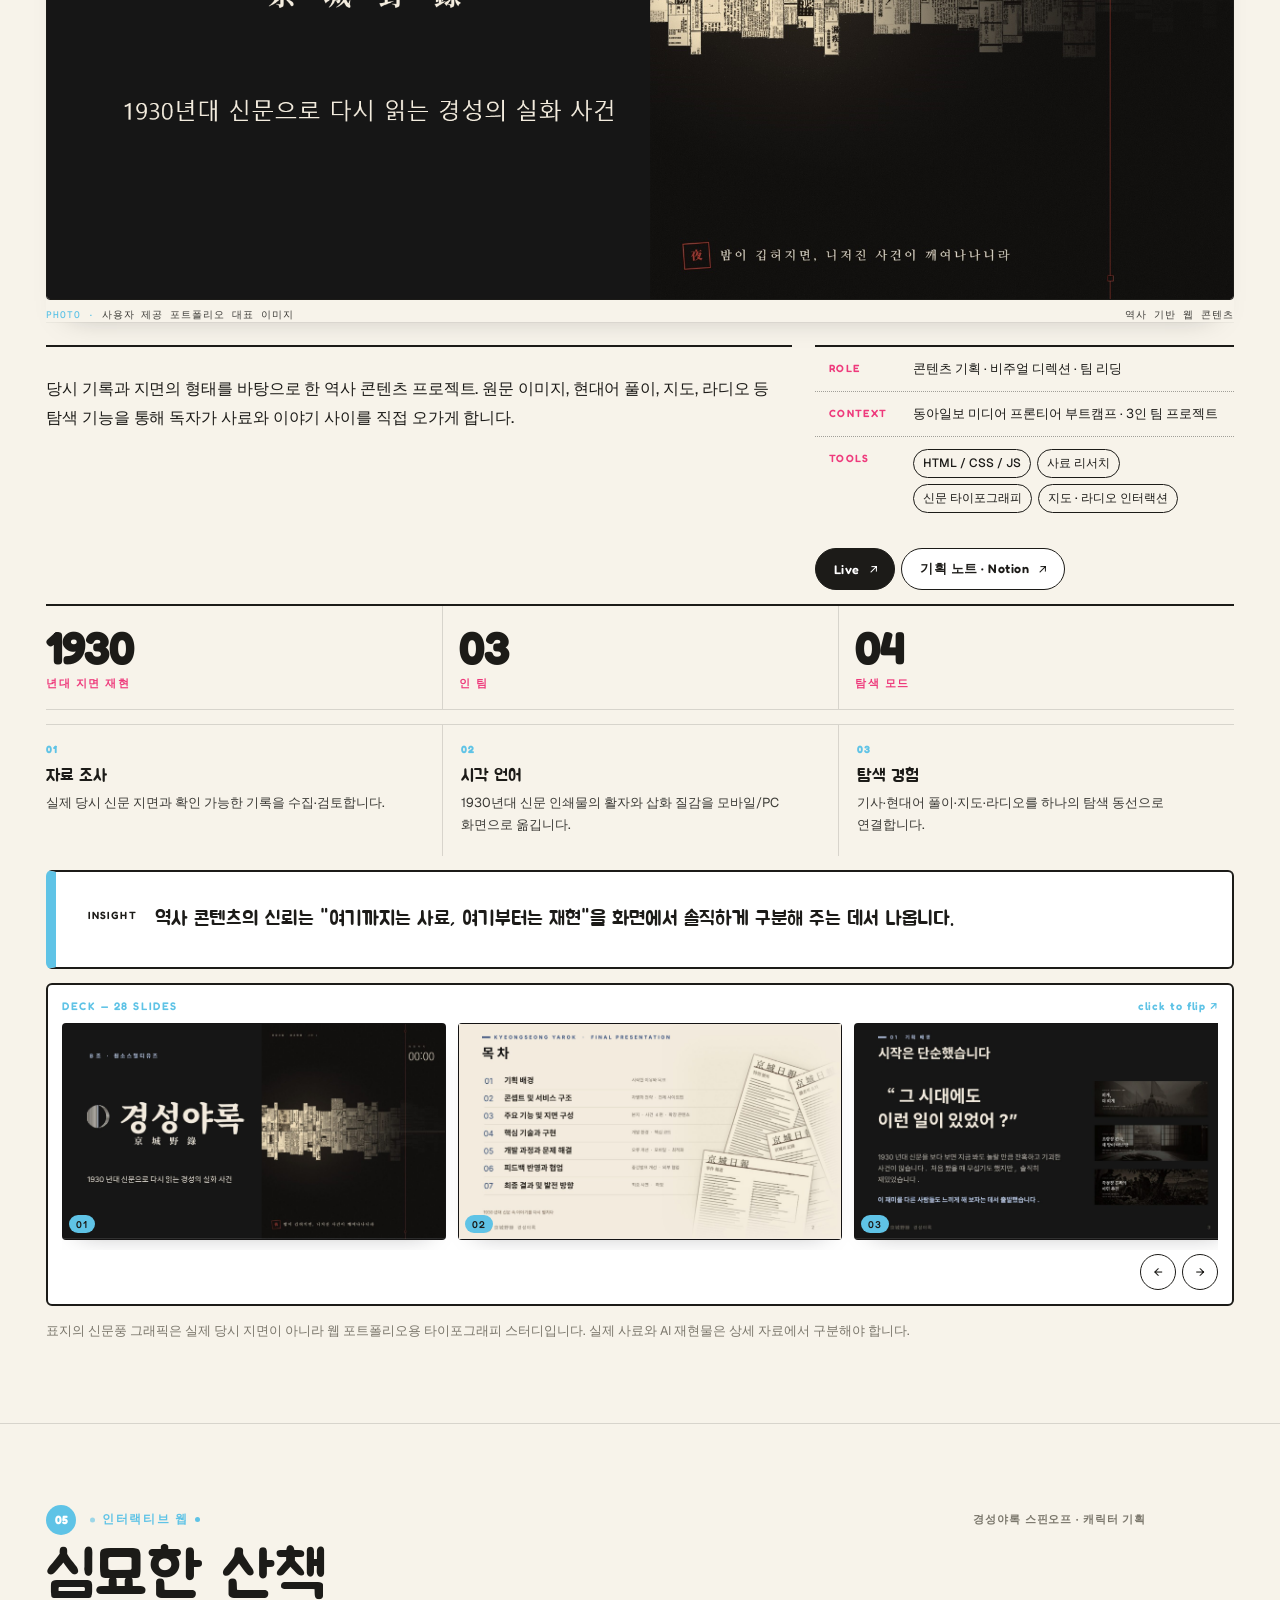
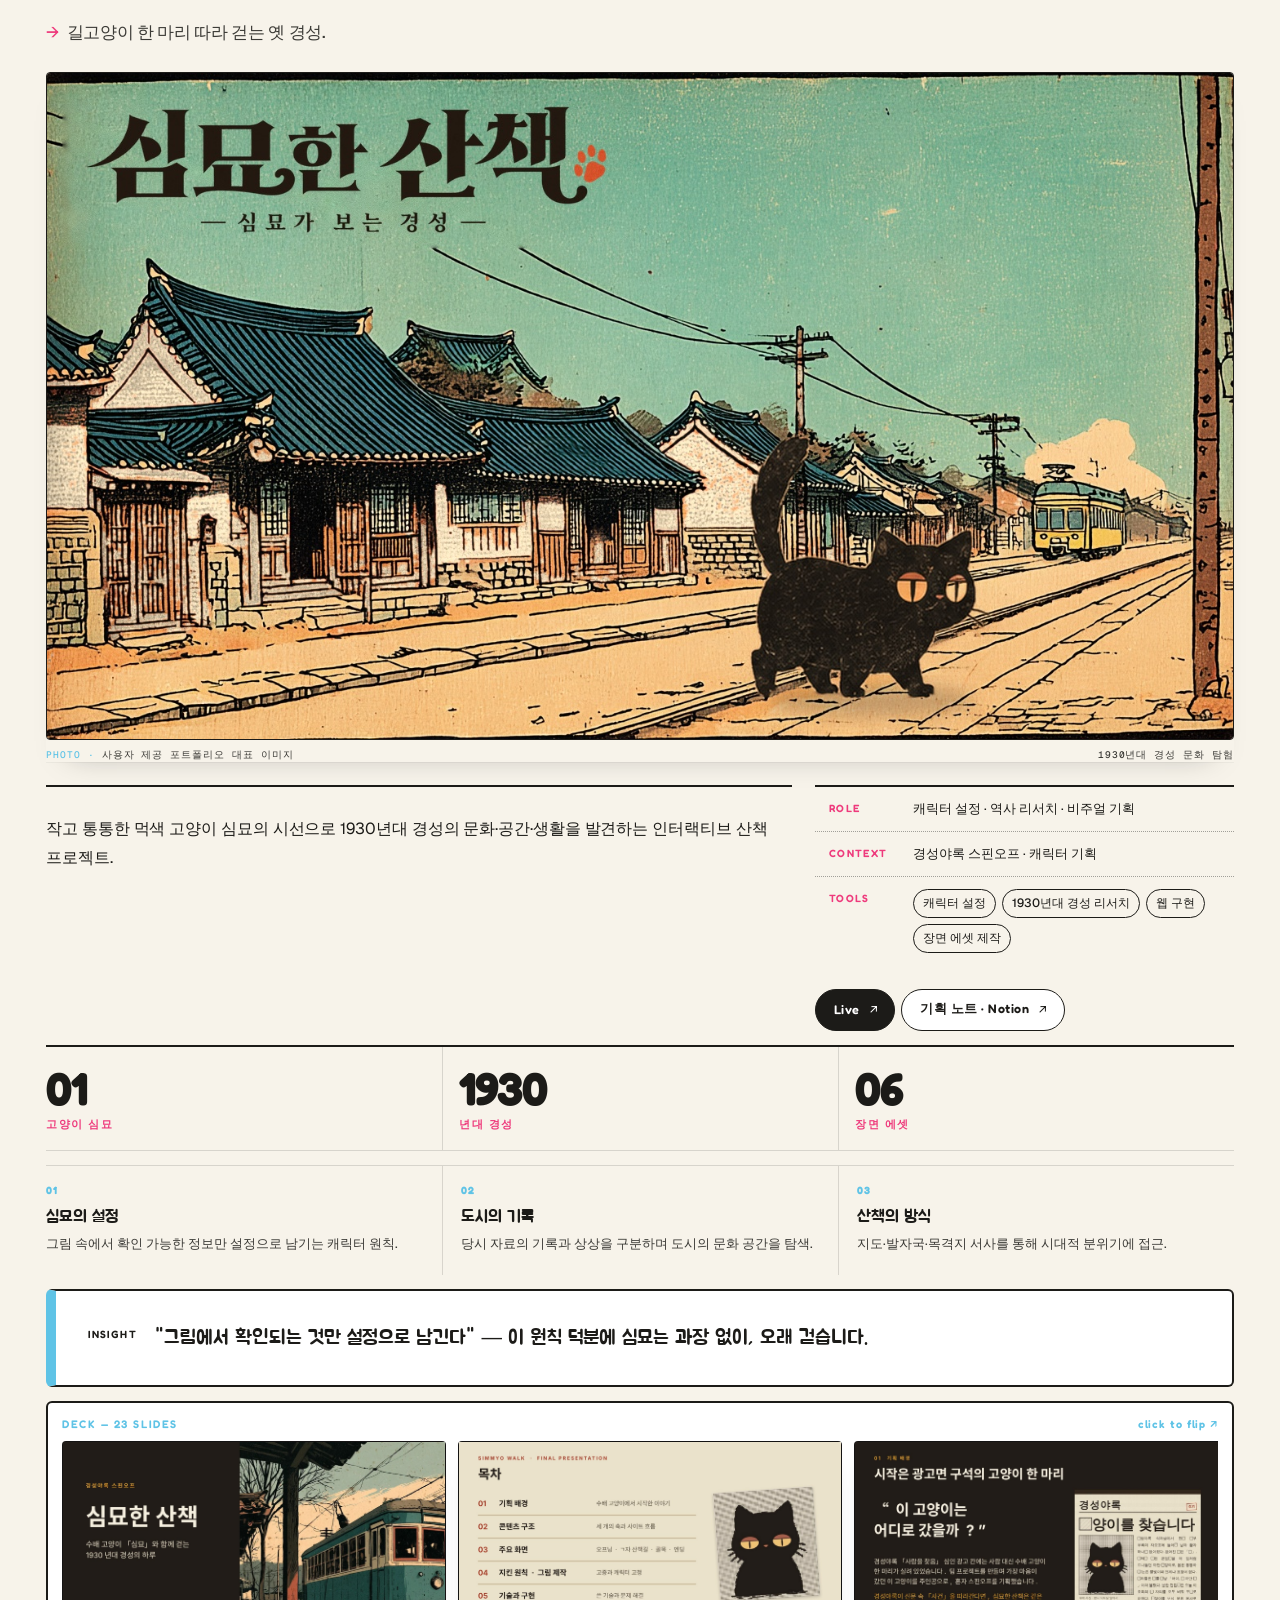
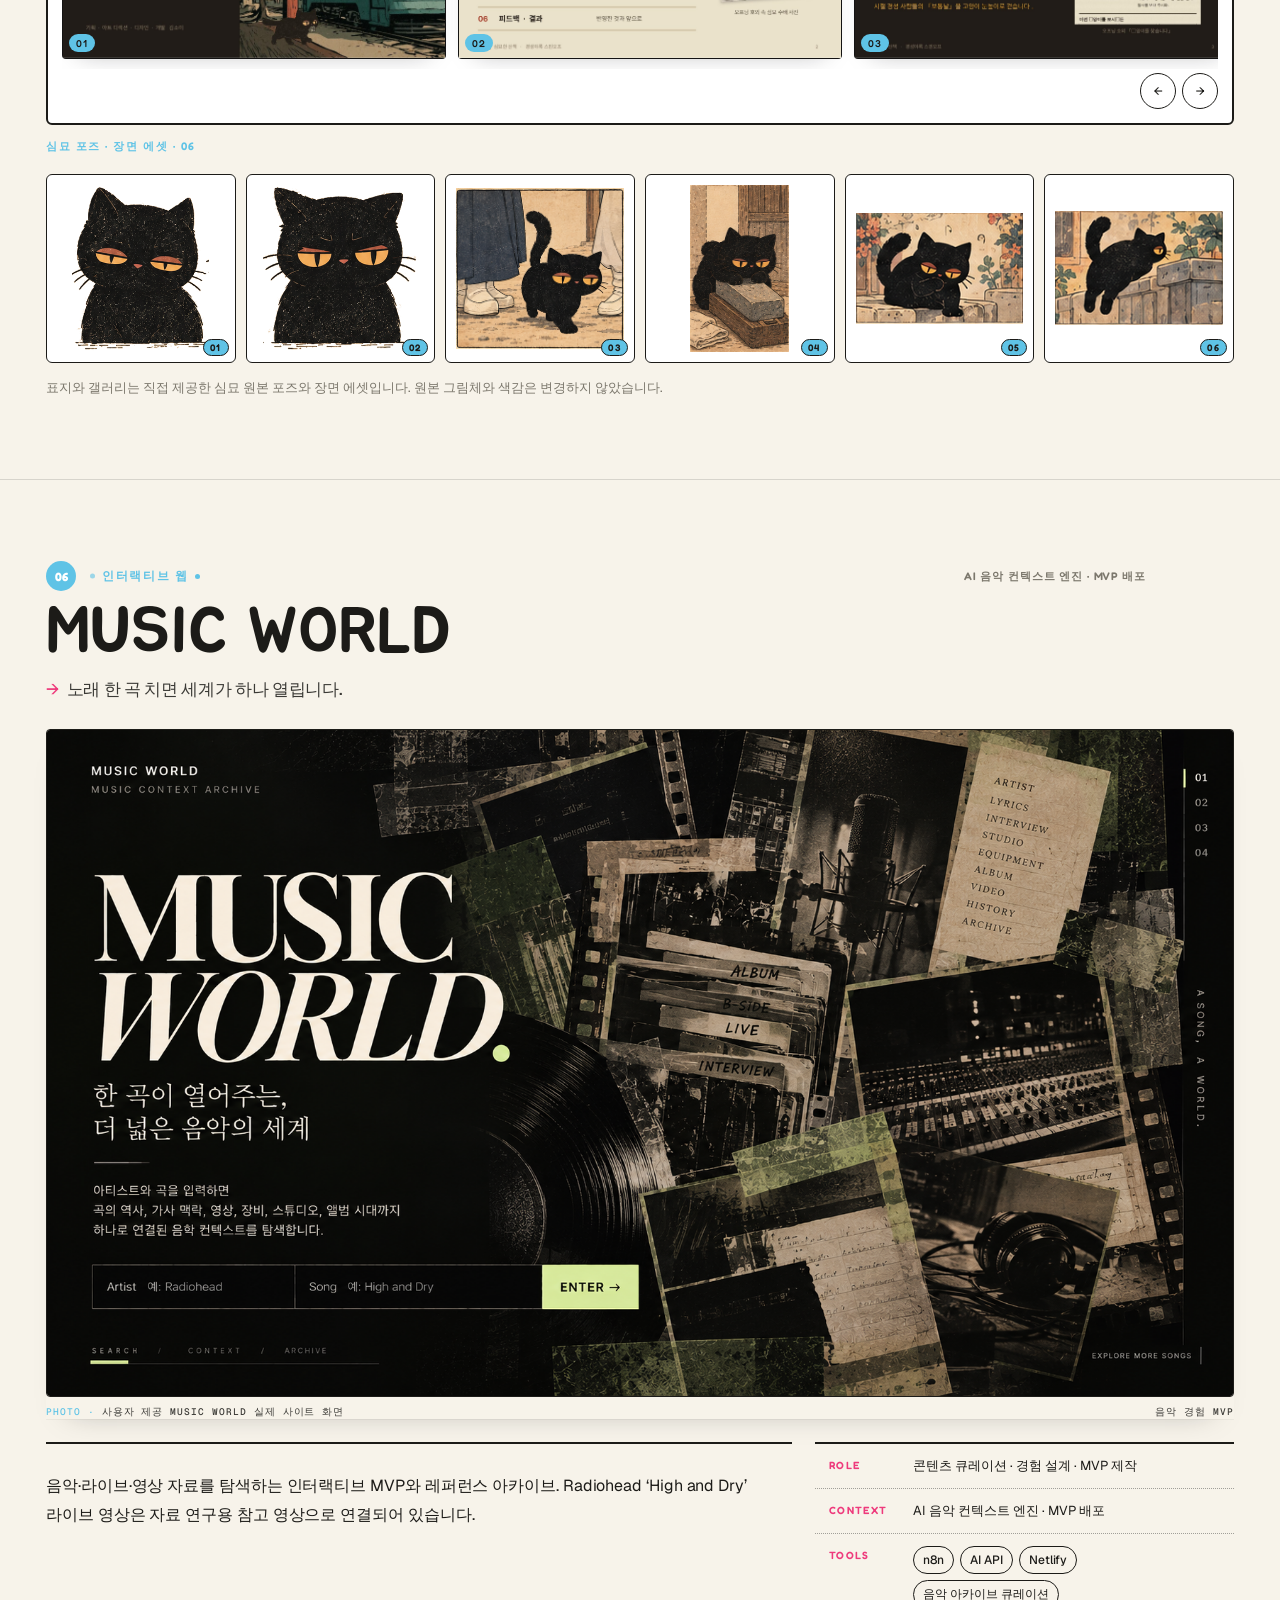
==== commit 1bf7ed63: "v54 sloth cover, balloon gloss filter, &TEAM in lookbook Co-Authored-By: Claude Fable 5.1 <noreply@a" ====
--- a/index.html
+++ b/index.html
@@ -14,6 +14,17 @@
   <script src="app.js" defer></script>
 </head>
 <body>
+<svg xmlns="http://www.w3.org/2000/svg" width="0" height="0" style="position:absolute" aria-hidden="true"><defs>
+<filter id="balloon" x="-10%" y="-20%" width="120%" height="150%" color-interpolation-filters="sRGB">
+ <feGaussianBlur in="SourceAlpha" stdDeviation="6" result="blur"/>
+ <feSpecularLighting in="blur" surfaceScale="9" specularConstant="1.1" specularExponent="28" lighting-color="#fff" result="spec"><fePointLight x="-800" y="-1200" z="900"/></feSpecularLighting>
+ <feComposite in="spec" in2="SourceAlpha" operator="in" result="specIn"/>
+ <feGaussianBlur in="specIn" stdDeviation="1.2" result="specSoft"/>
+ <feComposite in="specSoft" in2="SourceGraphic" operator="over" result="lit"/>
+ <feOffset in="SourceAlpha" dx="0" dy="0" result="shadowA"/>
+ <feMerge><feMergeNode in="lit"/></feMerge>
+</filter>
+</defs></svg>
 <div class="bg" aria-hidden="true"><i class="bg-blob bg-blob--1"></i><i class="bg-blob bg-blob--2"></i><i class="bg-blob bg-blob--3"></i><i class="bg-blob bg-blob--4"></i><i class="bg-ray"></i><i class="bg-ray2"></i></div>
 <a href="#home" class="skip-link">본문으로 이동</a>
 
--- a/styles.css
+++ b/styles.css
@@ -1117,3 +1117,90 @@
 /* 중복 목차 제거 후 간격 */
 #projects{scroll-margin-top:80px}
 @media(max-width:900px){.howto{grid-template-columns:repeat(2,minmax(0,1fr))}.howto li{min-height:0}.collage--sticker .collage-grid{grid-template-columns:repeat(3,minmax(0,1fr))}}
+
+
+/* ═══ v53 — 글로시 로고 · 룩북 크레딧 ═══ */
+/* 글로시: 흰 하이라이트 그라데이션 + 진핑크 두께 */
+h1.bubble,h2.contact-title.bubble{-webkit-text-fill-color:transparent;background:linear-gradient(180deg,#ff9fc4 0%,#ff5f99 22%,var(--pink) 45%,var(--pink) 100%);-webkit-background-clip:text;background-clip:text;color:var(--pink);filter:drop-shadow(.022em .04em 0 var(--pink2)) drop-shadow(0 .06em .06em rgba(0,0,0,.28))}
+h1.bubble{position:relative}
+h1.bubble::before{content:attr(aria-label);position:absolute;inset:0;z-index:2;pointer-events:none;-webkit-text-fill-color:transparent;background:linear-gradient(180deg,rgba(255,255,255,.75) 0%,rgba(255,255,255,.35) 14%,rgba(255,255,255,0) 32%);-webkit-background-clip:text;background-clip:text;filter:none}
+h2.contact-title.bubble span{-webkit-text-fill-color:transparent;background:linear-gradient(180deg,#bfe9f7 0%,#86d4ee 22%,var(--sky) 45%,var(--sky) 100%);-webkit-background-clip:text;background-clip:text}
+h2.contact-title.bubble .reg{-webkit-text-fill-color:var(--ink);background:none}
+.bar-logo,.cr-bar-title strong{-webkit-text-fill-color:transparent;background:linear-gradient(180deg,#ff9fc4,var(--pink) 50%);-webkit-background-clip:text;background-clip:text;filter:drop-shadow(.03em .05em 0 var(--pink2))}
+/* 룩북: 뽀빠이 '스트리트 스냅' 페이지 — 사진 + 아이템 리스트 */
+.credits-grid{grid-template-rows:auto}
+.credits-grid .lookbook{grid-column:1/-1;display:grid;grid-template-columns:repeat(3,minmax(0,1fr));gap:0;border-top:2px solid var(--ink);border-left:1px solid var(--ink);margin-bottom:18px}
+.credits-grid .credits-copy{grid-column:1/-1;display:grid;grid-template-columns:2fr 1fr 1fr;gap:18px;align-items:start}
+.credits-grid .credits-copy .credits-statement{grid-column:1;grid-row:1/3}
+.credits-grid .credits-copy .facts{grid-column:2/4}
+.credits-grid .credits-copy .stats{grid-column:2/4}
+.credits-grid .credits-copy .proj-links{grid-column:1/-1}
+.lb-item{display:grid;grid-template-rows:auto auto 1fr;gap:10px;padding:12px;border-right:1px solid var(--ink);border-bottom:1px solid var(--ink);background:#fff;text-decoration:none;color:var(--ink);transition:background .3s var(--ease)}
+.lb-item:hover{background:#fff7fb}
+.lb-pic{position:relative;display:block;aspect-ratio:4/5;overflow:hidden;border:1px solid var(--ink)}
+.lb-pic img{width:100%;height:100%;object-fit:cover;object-position:50% 15%;display:block;filter:none!important;transition:transform .5s var(--ease)}
+.lb-item:hover .lb-pic img{transform:scale(1.04)}
+.lb-pic b{position:absolute;left:8px;top:8px;display:inline-grid;place-items:center;width:28px;height:28px;border-radius:50%;background:var(--pink);color:#fff;font:400 13px var(--bub)}
+.lb-meta{display:grid;gap:2px}
+.lb-meta strong{font:400 19px/1.1 var(--krd);letter-spacing:0}
+.lb-meta em{font:600 10.5px var(--disp);letter-spacing:.12em;text-transform:uppercase;font-style:normal;color:var(--pink)}
+.lb-look{list-style:none;margin:0;padding:0;border-top:1px solid var(--ink)}
+.lb-look li{display:flex;align-items:baseline;gap:8px;padding:5px 0;border-bottom:1px dotted rgba(0,0,0,.35);font:400 11.5px var(--kr)}
+.lb-look li span:first-child{font:600 10px var(--disp);letter-spacing:.1em;text-transform:uppercase;color:var(--ink2);white-space:nowrap}
+.lb-look li i{flex:1;border-bottom:1px dotted rgba(0,0,0,.3);transform:translateY(-3px)}
+.lb-look li span:last-child{white-space:nowrap}
+@media(max-width:900px){.credits-grid .lookbook{grid-template-columns:repeat(2,minmax(0,1fr))}.credits-grid .credits-copy{grid-template-columns:1fr}.credits-grid .credits-copy>*{grid-column:auto!important;grid-row:auto!important}}
+
+
+/* ═══ v54 — 진짜 풍선 광택: 흰 하이라이트 블롭 (SVG 스페큘러) ═══ */
+h1.bubble,h2.contact-title.bubble,.cc-word,.cc-word--i{-webkit-text-fill-color:currentColor!important;background:none!important;-webkit-background-clip:initial!important;filter:url(#balloon) drop-shadow(.025em .045em 0 var(--pink2))}
+h1.bubble{color:var(--pink)}
+h1.bubble::before{display:none}
+h2.contact-title.bubble{color:var(--pink)}
+h2.contact-title.bubble span{color:var(--sky);-webkit-text-fill-color:var(--sky)!important;background:none!important;filter:none}
+h2.contact-title.bubble .reg{color:var(--ink);-webkit-text-fill-color:var(--ink)!important}
+.bar-logo{-webkit-text-fill-color:var(--pink)!important;background:none!important;filter:url(#balloon) drop-shadow(.04em .06em 0 var(--pink2))}
+.cat-band .cat-no{filter:url(#balloon) drop-shadow(.02em .04em 0 var(--ink))}
+.cover-big{filter:url(#balloon) drop-shadow(.02em .04em 0 rgba(0,0,0,.5))}
+.sec-head h2 em,.spread-head h2 em{filter:url(#balloon) drop-shadow(.03em .05em 0 var(--pink2))}
+/* 표지: 나무늘보 — 로고는 하늘에, 제목은 아래 잔디 위 */
+.cover-photo img{object-position:50% 100%}
+.cover--photo .cover-strap{background:rgba(255,255,255,.72);color:var(--ink);text-shadow:none}
+.cover--photo .cover-strap b{color:var(--pink)}
+.cover--photo .cover-info{background:none;padding:0;text-shadow:0 1px 2px rgba(0,0,0,.35)}
+.cover--photo .cover-spec div{border-color:rgba(255,255,255,.95)}
+.cover-line{-webkit-text-stroke:0;color:#fff;filter:drop-shadow(0 .035em 0 rgba(0,0,0,.55)) drop-shadow(0 2px 10px rgba(0,0,0,.3))}
+.cover-line .c1,.cover-line .c2{color:#fff}
+.cover-line .c2{color:var(--yellow)}
+/* 표지: 4:5 사진을 세로로 다 보이게 — 하늘(위) 유지 */
+.hero.cover--photo{min-height:auto;height:auto}
+.cover-photo{position:relative;inset:auto;aspect-ratio:16/10;max-height:92svh}
+.cover-photo img{object-position:50% 0%}
+.cover-in{position:absolute;inset:0;min-height:0;padding-top:64px;z-index:2}
+.cover--photo>.wrap:last-child{position:relative}
+.cover--photo .cover-strap{margin-bottom:0}
+.cover--photo h1.bubble{font-size:clamp(90px,15.5vw,270px)}
+.cover-line{font-size:clamp(34px,4.6vw,76px)}
+.cover-line .c1{color:#fff}.cover-line .c2{color:var(--yellow)}
+@media(max-width:900px){.cover-photo{aspect-ratio:4/5;max-height:none}.cover-in{padding-top:60px}}
+.cover-photo{width:100%;aspect-ratio:16/10;max-height:92svh;overflow:hidden;background:#cfdde6}
+.cover-photo img{width:100%;height:100%;object-fit:cover;object-position:50% 8%}
+.cover-in{row-gap:0}
+.cover--photo .cover-spec div{border-bottom:1.5px solid rgba(255,255,255,.95);grid-template-columns:1fr}
+.cover--photo .cover-info{justify-self:end;width:max-content}
+.cover-line{grid-row:3/5;align-self:end}
+.cover--photo .hero-actions{padding:10px 0 20px}
+@media(max-width:900px){.cover-in{grid-template-areas:'strap' 'logo' 'info' 'vert' 'act';grid-template-rows:auto auto auto 1fr auto}.cover--photo .cover-info{justify-self:start;width:auto;margin-top:6px}.cover--photo .cover-spec{display:flex;gap:14px}.cover--photo .cover-spec div{border:0;padding:0}.cover--photo .cover-spec dd{font-size:13px}.cover-line{grid-row:auto;align-self:end;margin-bottom:6px}.cover--photo .cover-big{display:none}}
+.cover-in,.cover-in>*{border:0!important}
+.cover--photo .hero-actions{border:0!important;box-shadow:none}
+.cover--photo .cover-spec div{border-bottom:1.5px solid rgba(255,255,255,.95)!important}
+@media(max-width:900px){.hero.cover--photo{display:block}.cover-photo{position:relative;aspect-ratio:4/5;max-height:none}.cover-in{position:absolute;inset:0;display:grid;grid-template-rows:auto auto auto 1fr auto;padding:60px 16px 16px}.cover--photo .cover-strap{font-size:12px;padding:6px 8px}.cover--photo h1.bubble{font-size:clamp(64px,21vw,110px);line-height:.85}.cover-line{font-size:clamp(26px,7.5vw,40px)}}
+@media(max-width:900px){.cover-photo{aspect-ratio:auto;height:150vw;max-height:none}.cover-photo img{object-position:50% 20%}.cover-in{grid-template-rows:auto auto auto 1fr auto auto;grid-template-areas:'strap' 'logo' 'info' 'vert' 'act' 'x'}.cover--photo .hero-actions{display:flex!important;padding:8px 0 4px}}
+@media(max-width:900px){.cover-photo{height:165vw!important;max-height:none!important;aspect-ratio:auto!important}.cover-in{padding-bottom:12px}}
+@media(max-width:900px){
+ .hero.cover--photo{position:relative;display:block;min-height:0;height:auto}
+ .cover-photo{position:absolute!important;inset:0!important;height:auto!important;z-index:0}
+ .cover-photo img{object-position:50% 25%}
+ .cover-in{position:relative!important;inset:auto!important;display:grid;min-height:150vw;padding:60px 16px 14px;grid-template-rows:auto auto auto 1fr auto}
+ .cover--photo>.wrap:last-child{position:relative;z-index:2}
+}
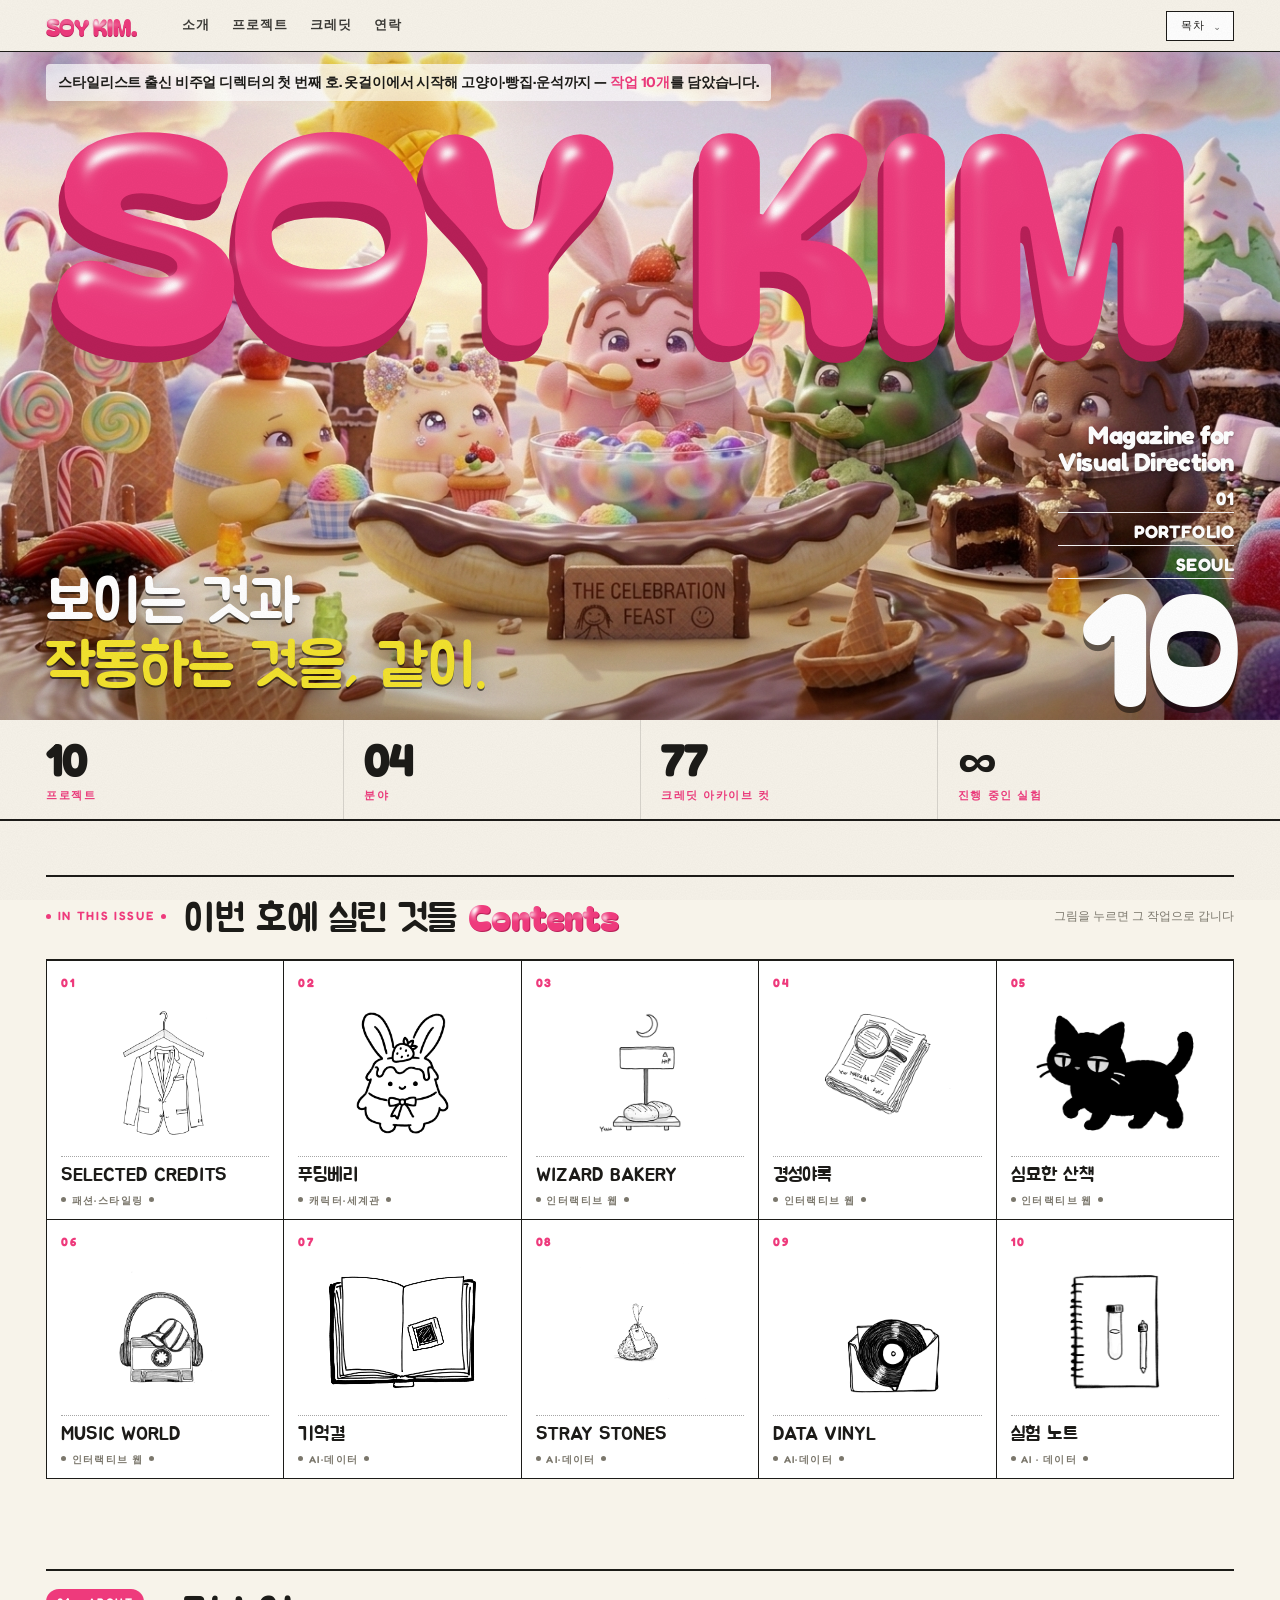
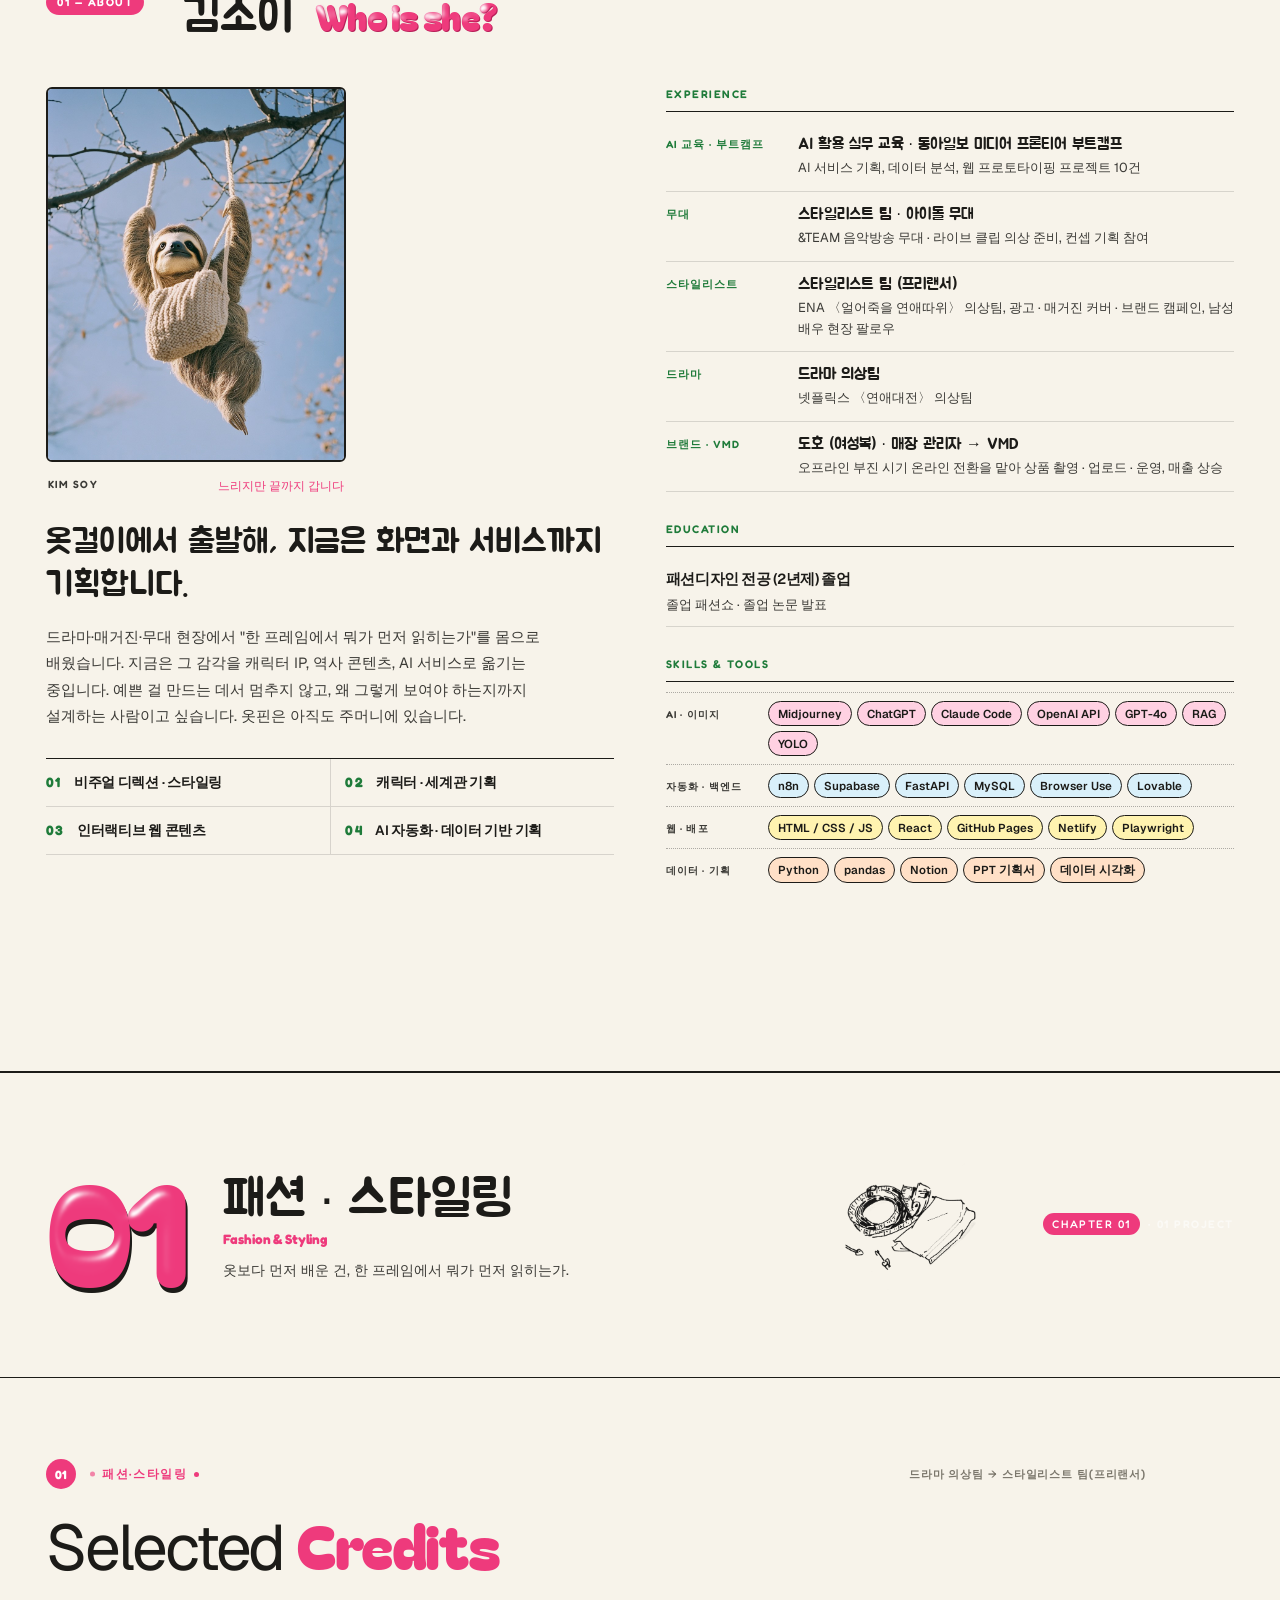
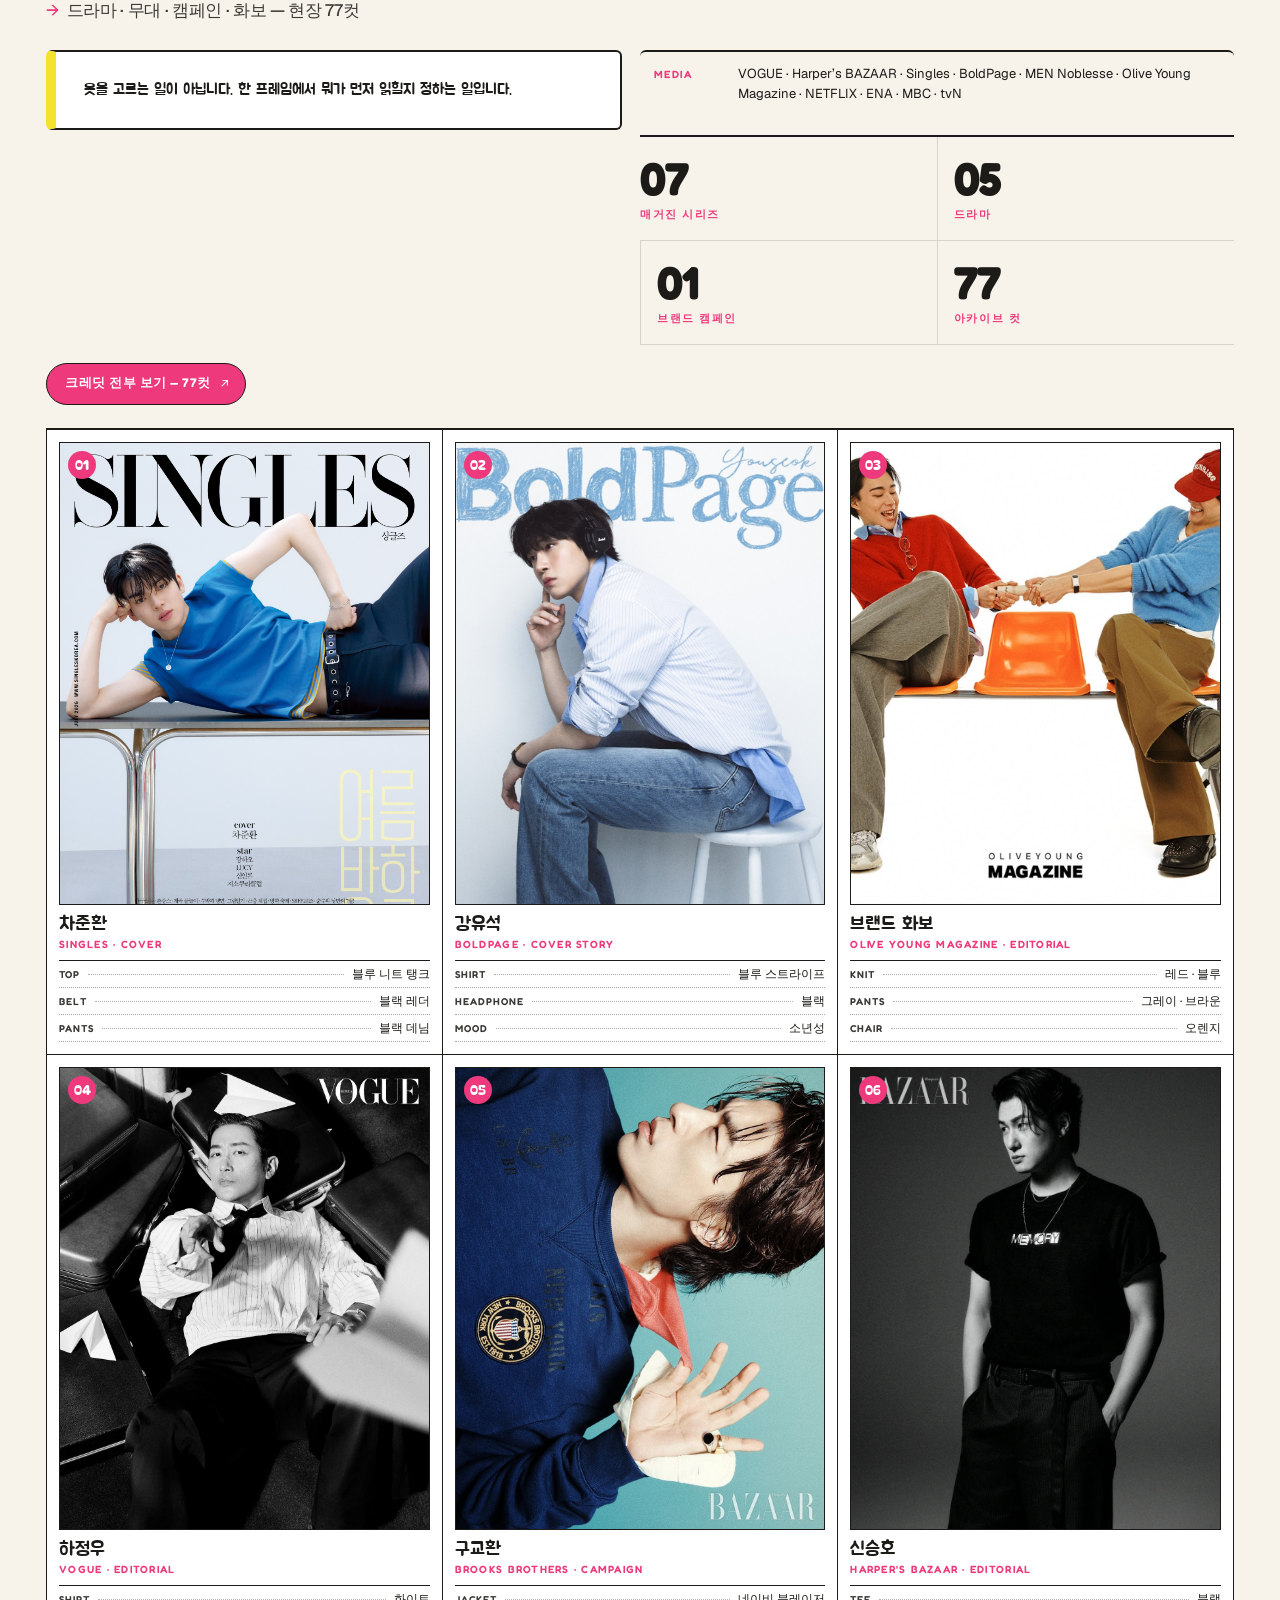
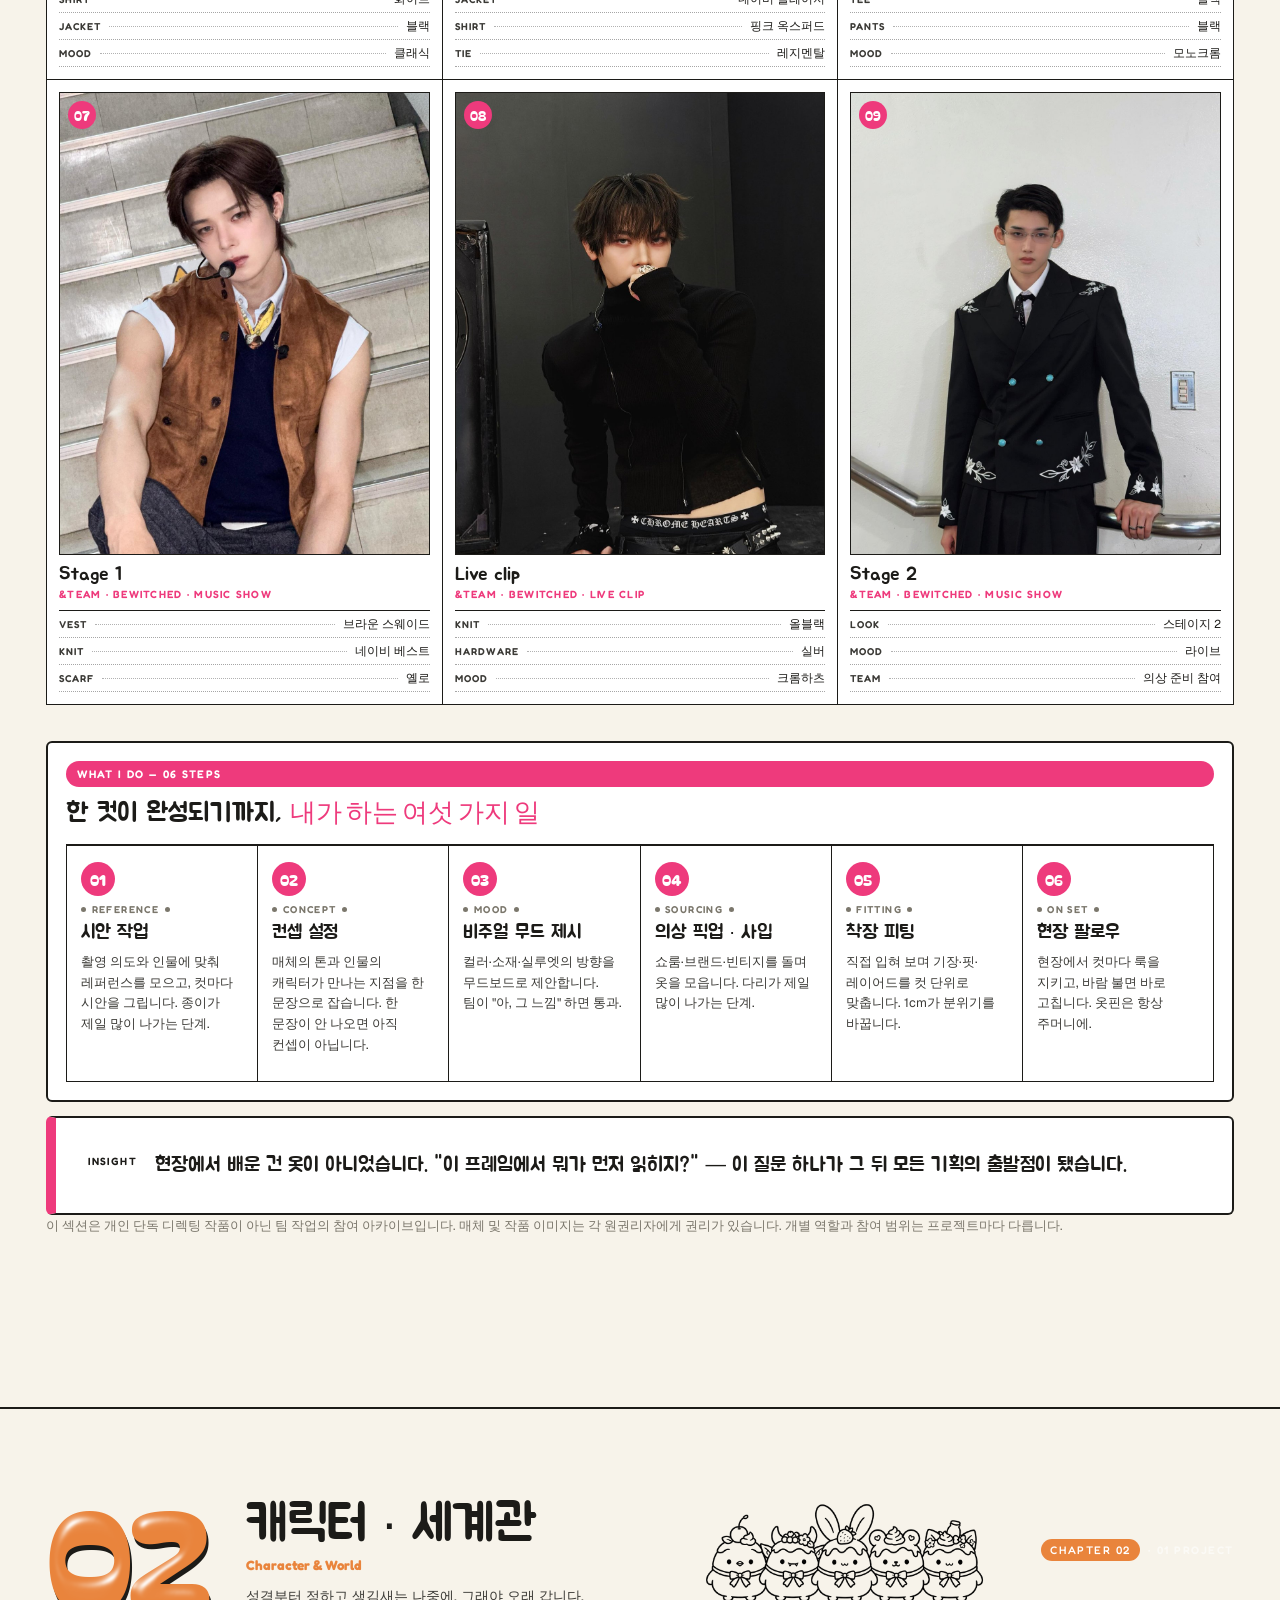
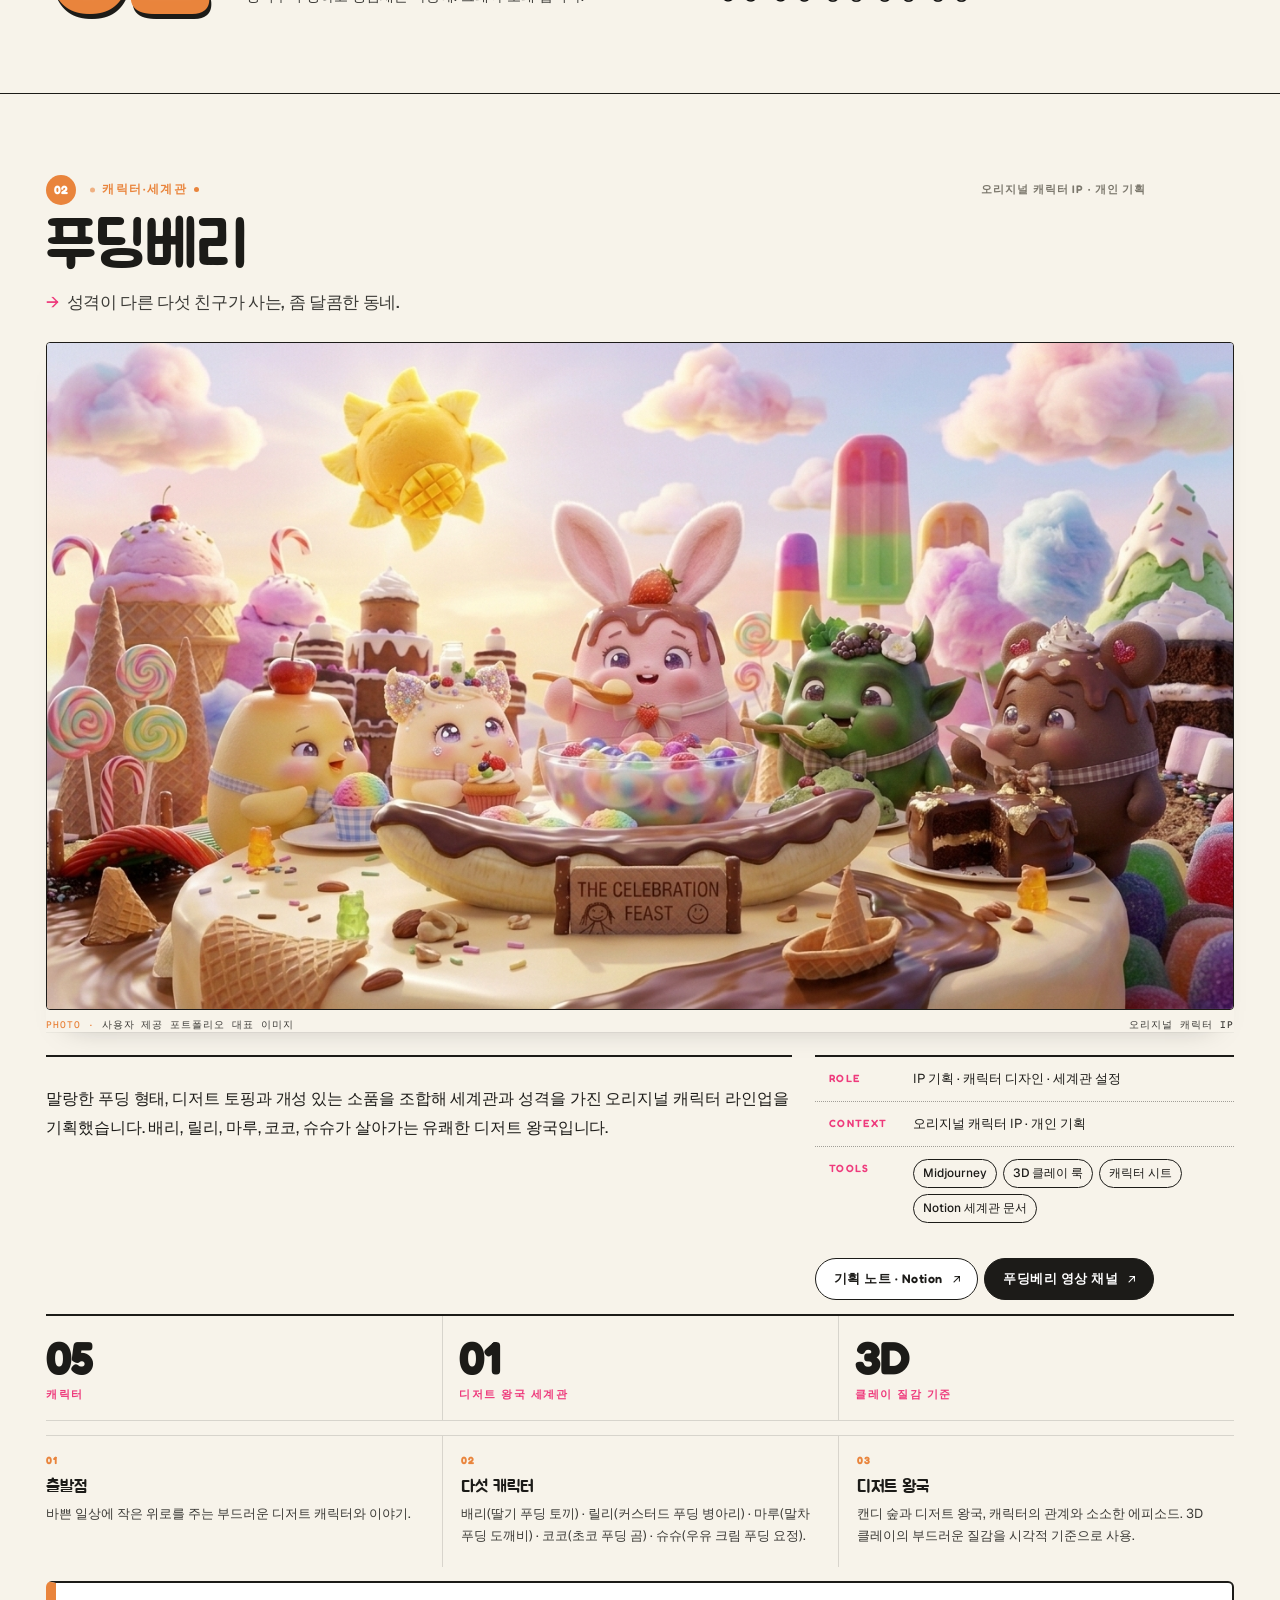
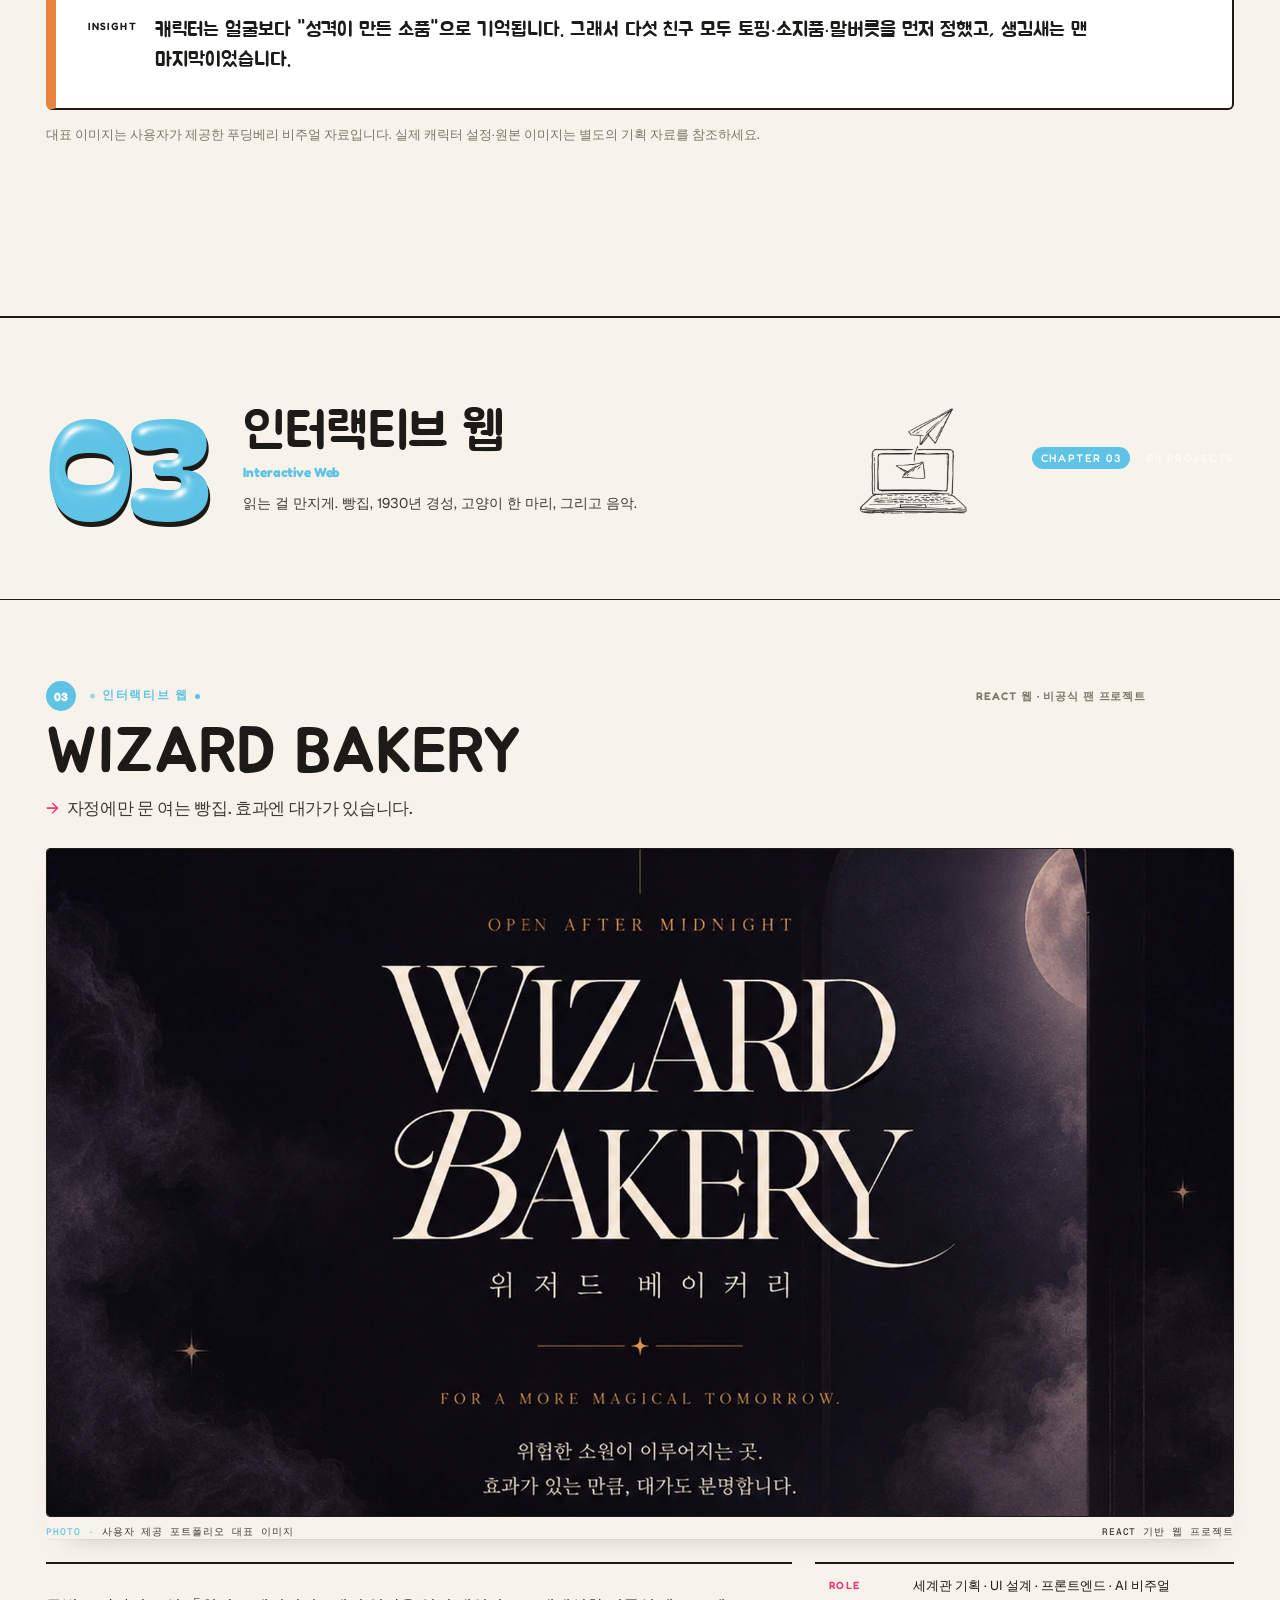
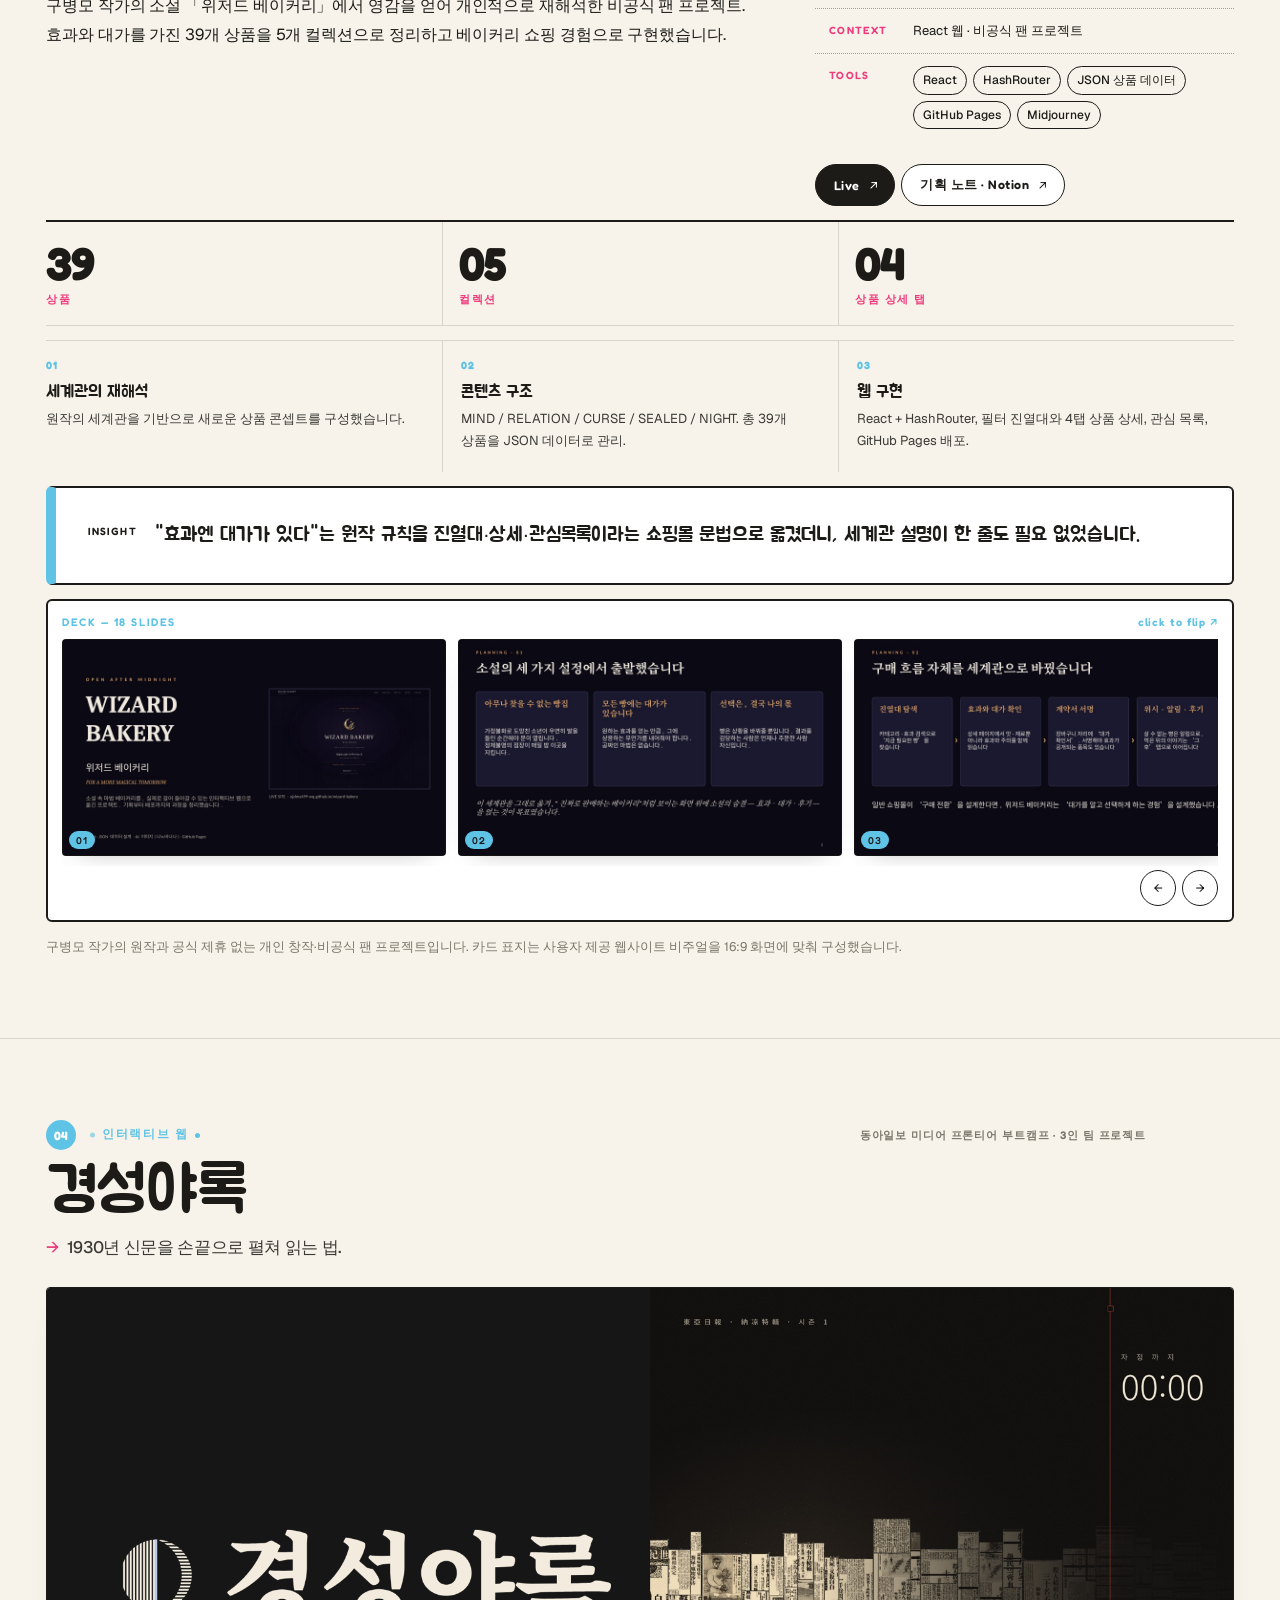
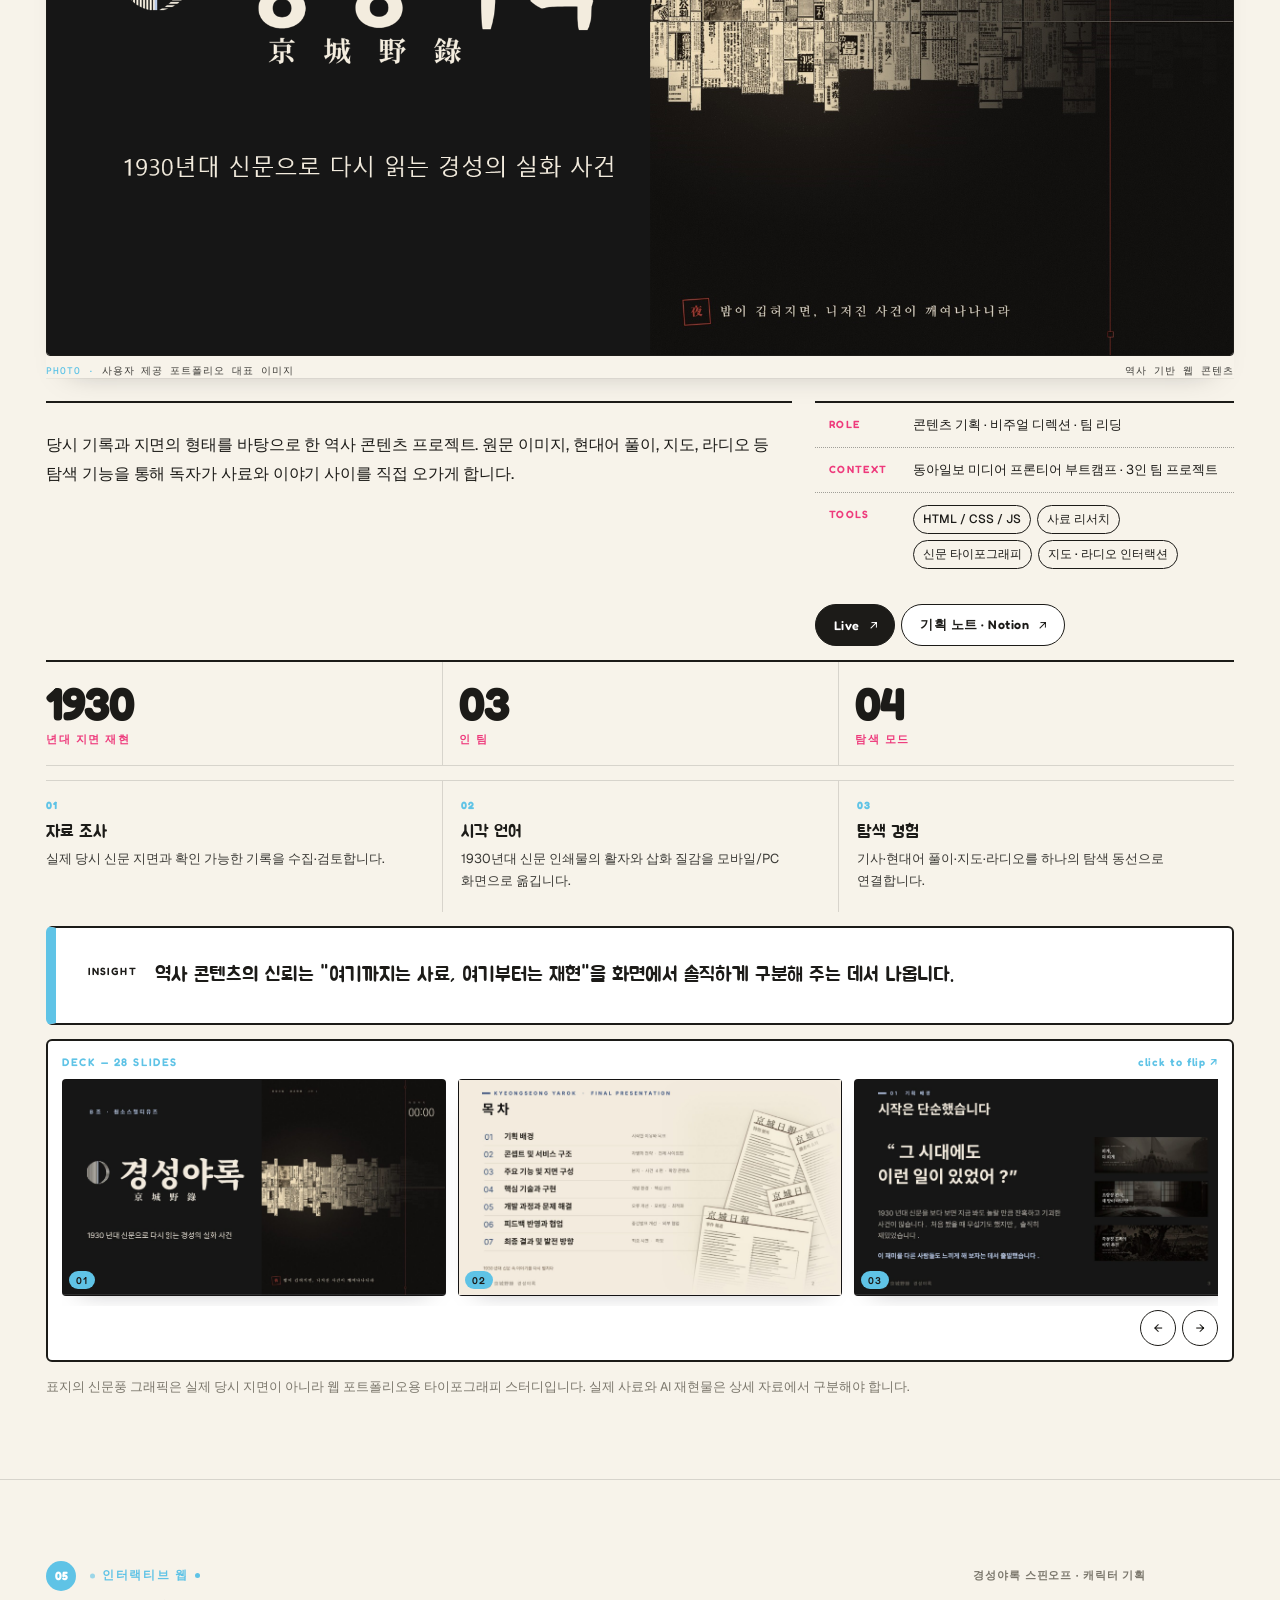
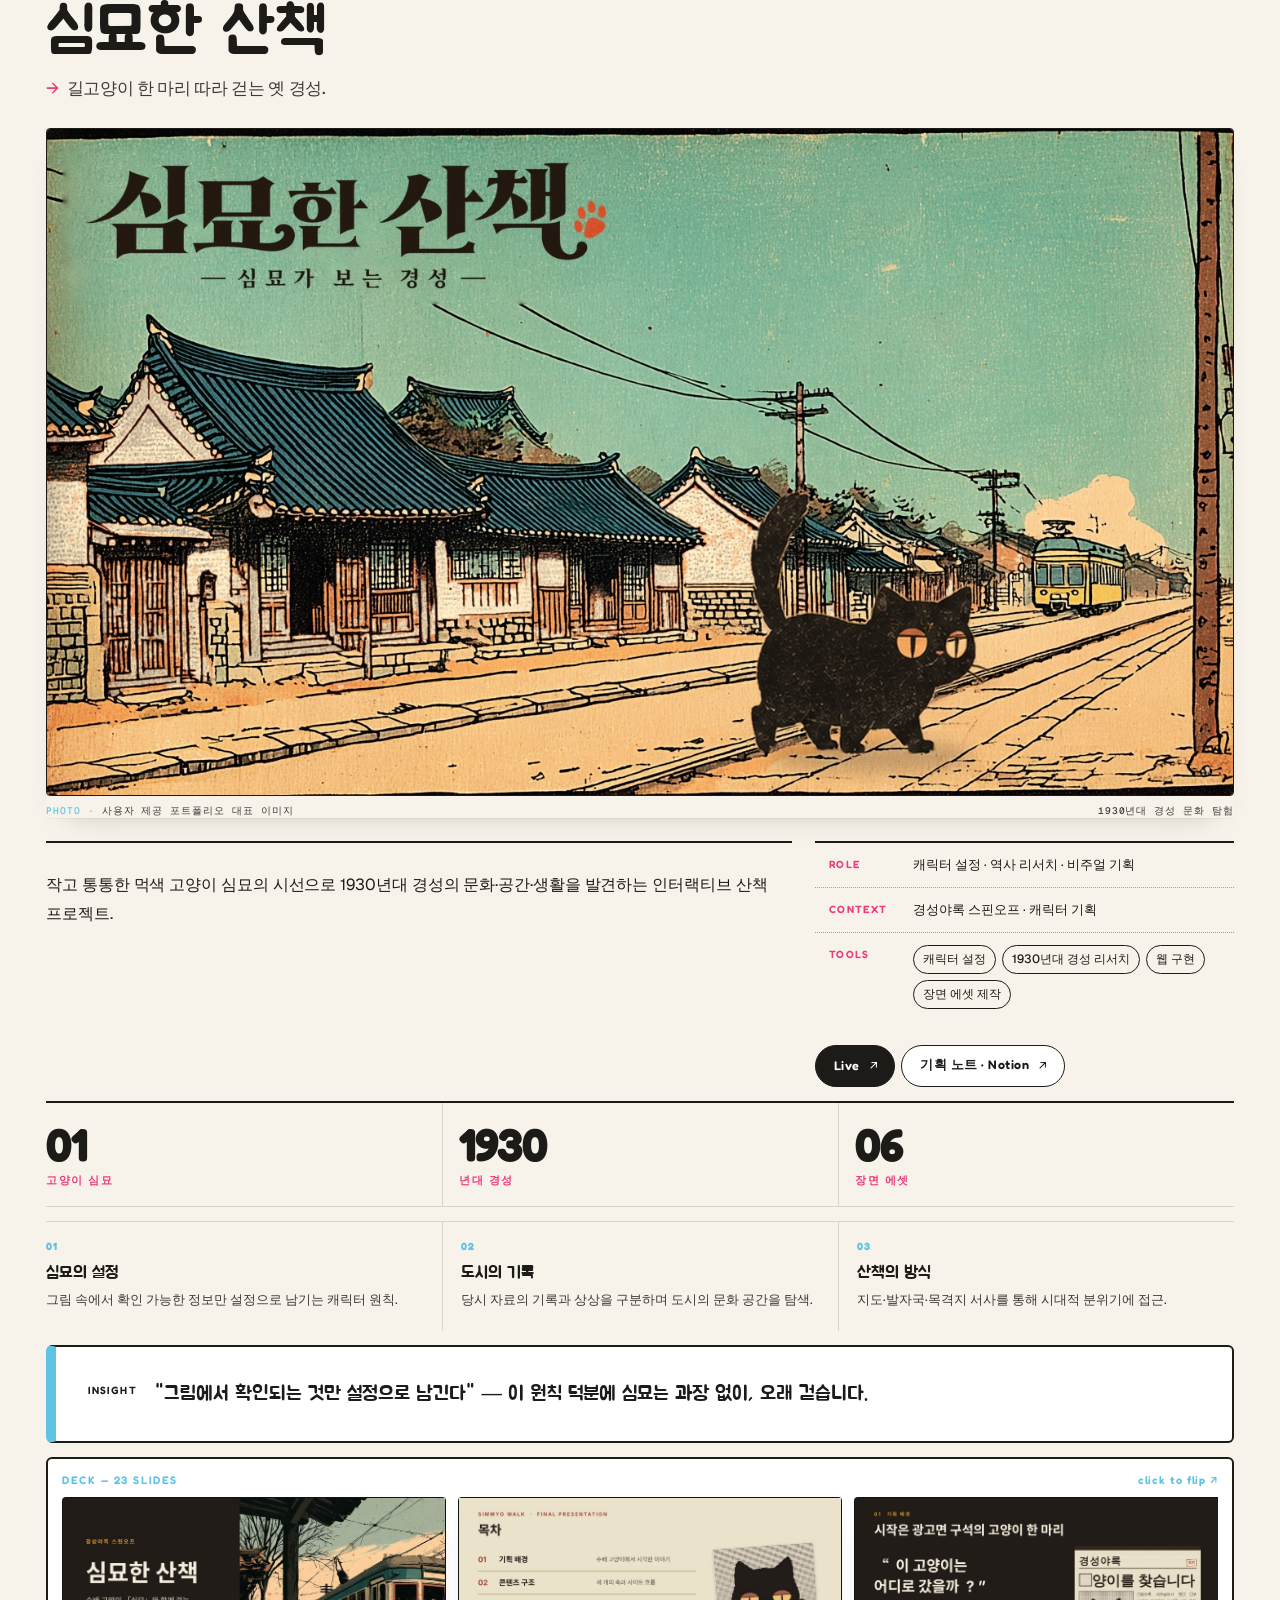
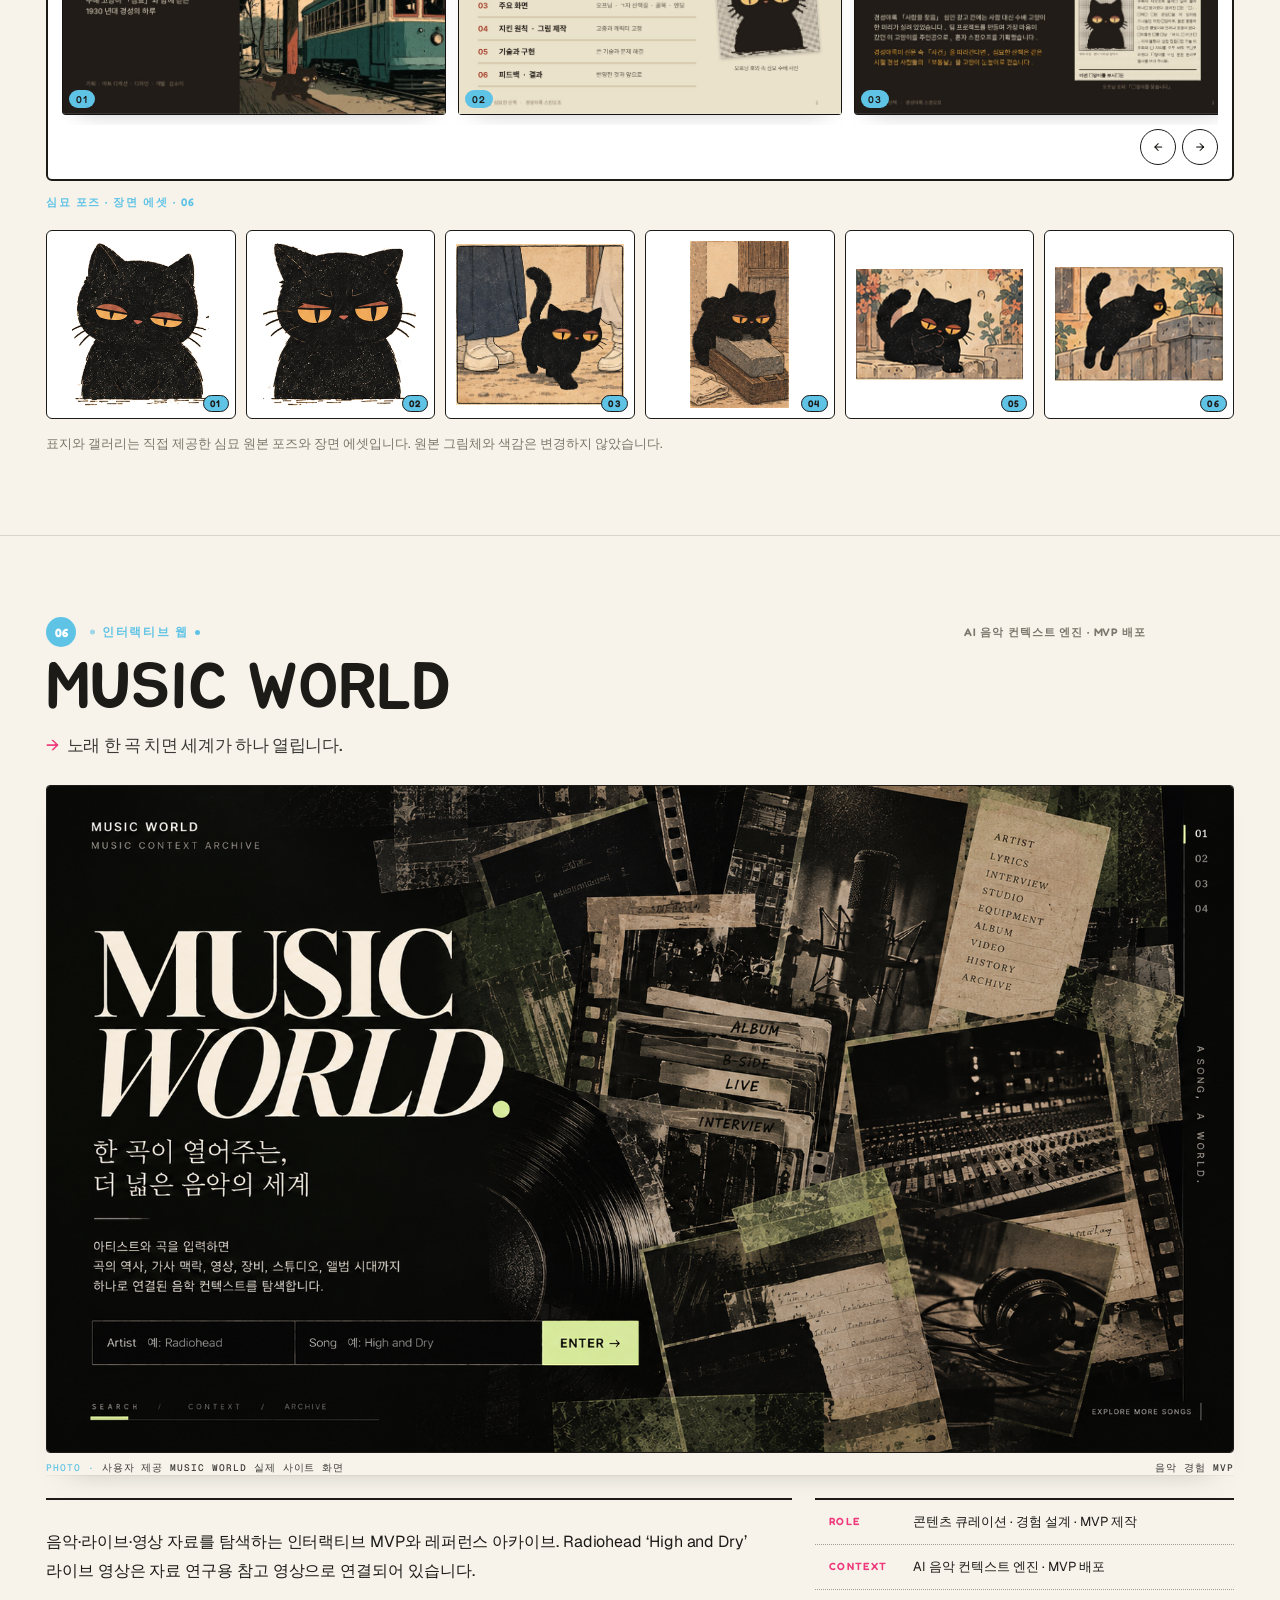
==== commit 2ec10179: "v55 SVG balloon gloss titles, sloth about, tool groups, doodle slots Co-Authored-By: Claude Fable 5." ====
--- a/index.html
+++ b/index.html
@@ -44,7 +44,7 @@
 <main>
   <!-- ───── HERO ───── -->
   <section class="hero cover cover--photo" id="home">
-    <div class="cover-photo" aria-hidden="true"><img src="assets/cover/cover.jpg" alt="" onerror="this.src='assets/projects/covers/puddingberry.png';this.onerror=null"></div>
+    <div class="cover-photo" aria-hidden="true"><img src="assets/projects/covers/puddingberry.png" alt="" onerror="this.src='assets/projects/covers/puddingberry.png';this.onerror=null"></div>
     <div class="wrap cover-in">
       <p class="cover-strap">스타일리스트 출신 비주얼 디렉터의 첫 번째 호. 옷걸이에서 시작해 고양이·빵집·운석까지 — <b>작업 10개</b>를 담았습니다.</p>
       <h1 class="bubble" aria-label="SOY KIM">SOY<span>KIM</span></h1>
@@ -93,7 +93,7 @@
     <div class="wrap">
       <p class="contact-eyebrow">03 — Contact</p>
       <h2 class="contact-title bubble bubble--sm">Let's<br>work<span>together<i class="reg">!</i></span></h2>
-      <p class="contact-lede">화보든 캐릭터든 웹이든 AI든 — 같이 만들면 더 재밌습니다. 커피는 제가 삽니다.</p>
+      <img class="contact-doodle" src="assets/sketch/contact.png" alt="" loading="lazy" onerror="this.remove()"><p class="contact-lede">화보든 캐릭터든 웹이든 AI든 — 같이 만들면 더 재밌습니다. 커피는 제가 삽니다.</p>
       <div class="contact-row" id="contactRow"></div>
     </div>
   </section>
--- a/styles.css
+++ b/styles.css
@@ -1204,3 +1204,41 @@
  .cover-in{position:relative!important;inset:auto!important;display:grid;min-height:150vw;padding:60px 16px 14px;grid-template-rows:auto auto auto 1fr auto}
  .cover--photo>.wrap:last-child{position:relative;z-index:2}
 }
+
+
+/* ═══ v55 ═══ */
+/* 인라인 SVG 광택 제목 */
+.is-gloss{filter:none!important;-webkit-text-fill-color:initial!important;background:none!important;line-height:0}
+.is-gloss .gloss-svg{display:block;max-width:100%;height:auto;overflow:visible}
+h1.bubble{--shadow:#b81f58}
+h2.contact-title.bubble{--shadow:#b81f58}
+h2.contact-title.bubble span{color:var(--sky)}
+h2.contact-title.bubble .reg{color:var(--ink)}
+.cover--photo h1.bubble.is-gloss .gloss-svg{width:min(100%,1100px)}
+/* 소개: 나무늘보 + 손그림 */
+.about-portrait--sloth{position:relative}
+.about-portrait--sloth .about-portrait-frame{aspect-ratio:4/5;overflow:hidden;border:2px solid var(--ink);border-radius:6px}
+.about-portrait--sloth .about-portrait-frame img{width:100%;height:100%;object-fit:cover;object-position:50% 20%;filter:none!important;display:block}
+.about-doodle{position:absolute;right:-6%;bottom:12%;width:46%;mix-blend-mode:multiply;filter:grayscale(1) contrast(1.1);transform:rotate(-6deg);pointer-events:none}
+.about-portrait--sloth figcaption{display:flex;justify-content:space-between;font:600 10.5px var(--disp);letter-spacing:.12em;text-transform:uppercase;color:var(--ink2);margin-top:8px}
+.about-portrait--sloth figcaption span:last-child{font:400 12px var(--kr);text-transform:none;letter-spacing:0;color:var(--pink)}
+/* 도구 그룹 */
+.tool-group{display:grid;grid-template-columns:92px 1fr;gap:10px;align-items:start;padding:8px 0;border-top:1px dotted rgba(0,0,0,.3)}
+.tool-group-name{font:600 10px var(--disp);letter-spacing:.12em;text-transform:uppercase;color:var(--ink2);padding-top:7px}
+.tool-group .chips{gap:5px}
+.tool-group .chips li{font-size:11.5px;padding:4px 9px}
+.about-block--tools .chips li{background:#fff}
+.tool-group:nth-child(2) .chips li{background:#ffd1e2}
+.tool-group:nth-child(3) .chips li{background:#d9f0fa}
+.tool-group:nth-child(4) .chips li{background:#fff3b0}
+.tool-group:nth-child(5) .chips li{background:#ffe0c7}
+/* 단계 낙서 */
+.howto li{grid-template-rows:auto auto auto auto 1fr}
+.ht-doodle{width:64px;height:64px;object-fit:contain;mix-blend-mode:multiply;filter:grayscale(1) contrast(1.1);justify-self:start}
+/* 연락 낙서 */
+.contact-doodle{width:clamp(90px,10vw,150px);mix-blend-mode:multiply;filter:grayscale(1) contrast(1.1);display:block;margin:6px 0 10px}
+/* 표지 임시: 푸딩베리 (가로 사진이라 16:9로) */
+.cover-photo{aspect-ratio:16/9;max-height:88svh}
+.cover-photo img{object-position:50% 35%}
+.cover--photo h1.bubble.is-gloss .gloss-svg{width:min(100%,1180px);max-width:100%}
+.cover--photo h1.bubble{font-size:clamp(80px,13.5vw,235px)}
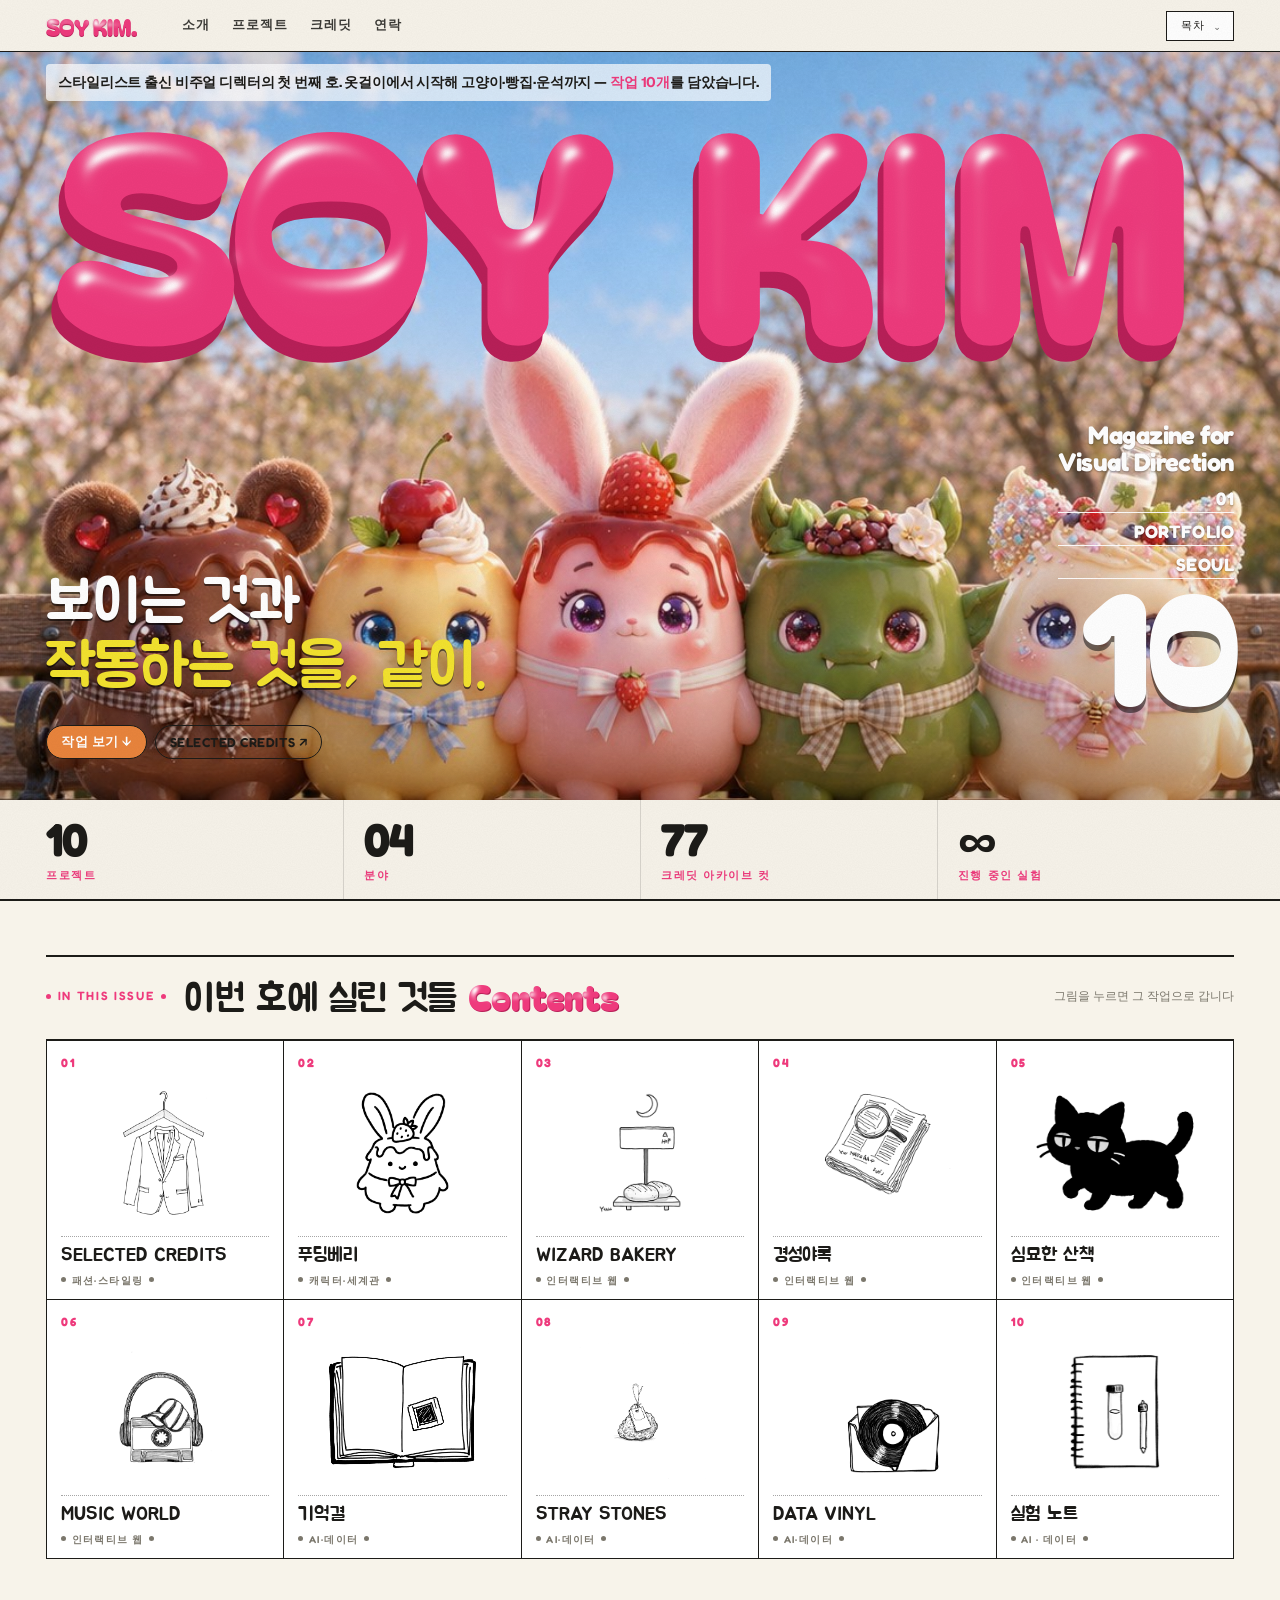
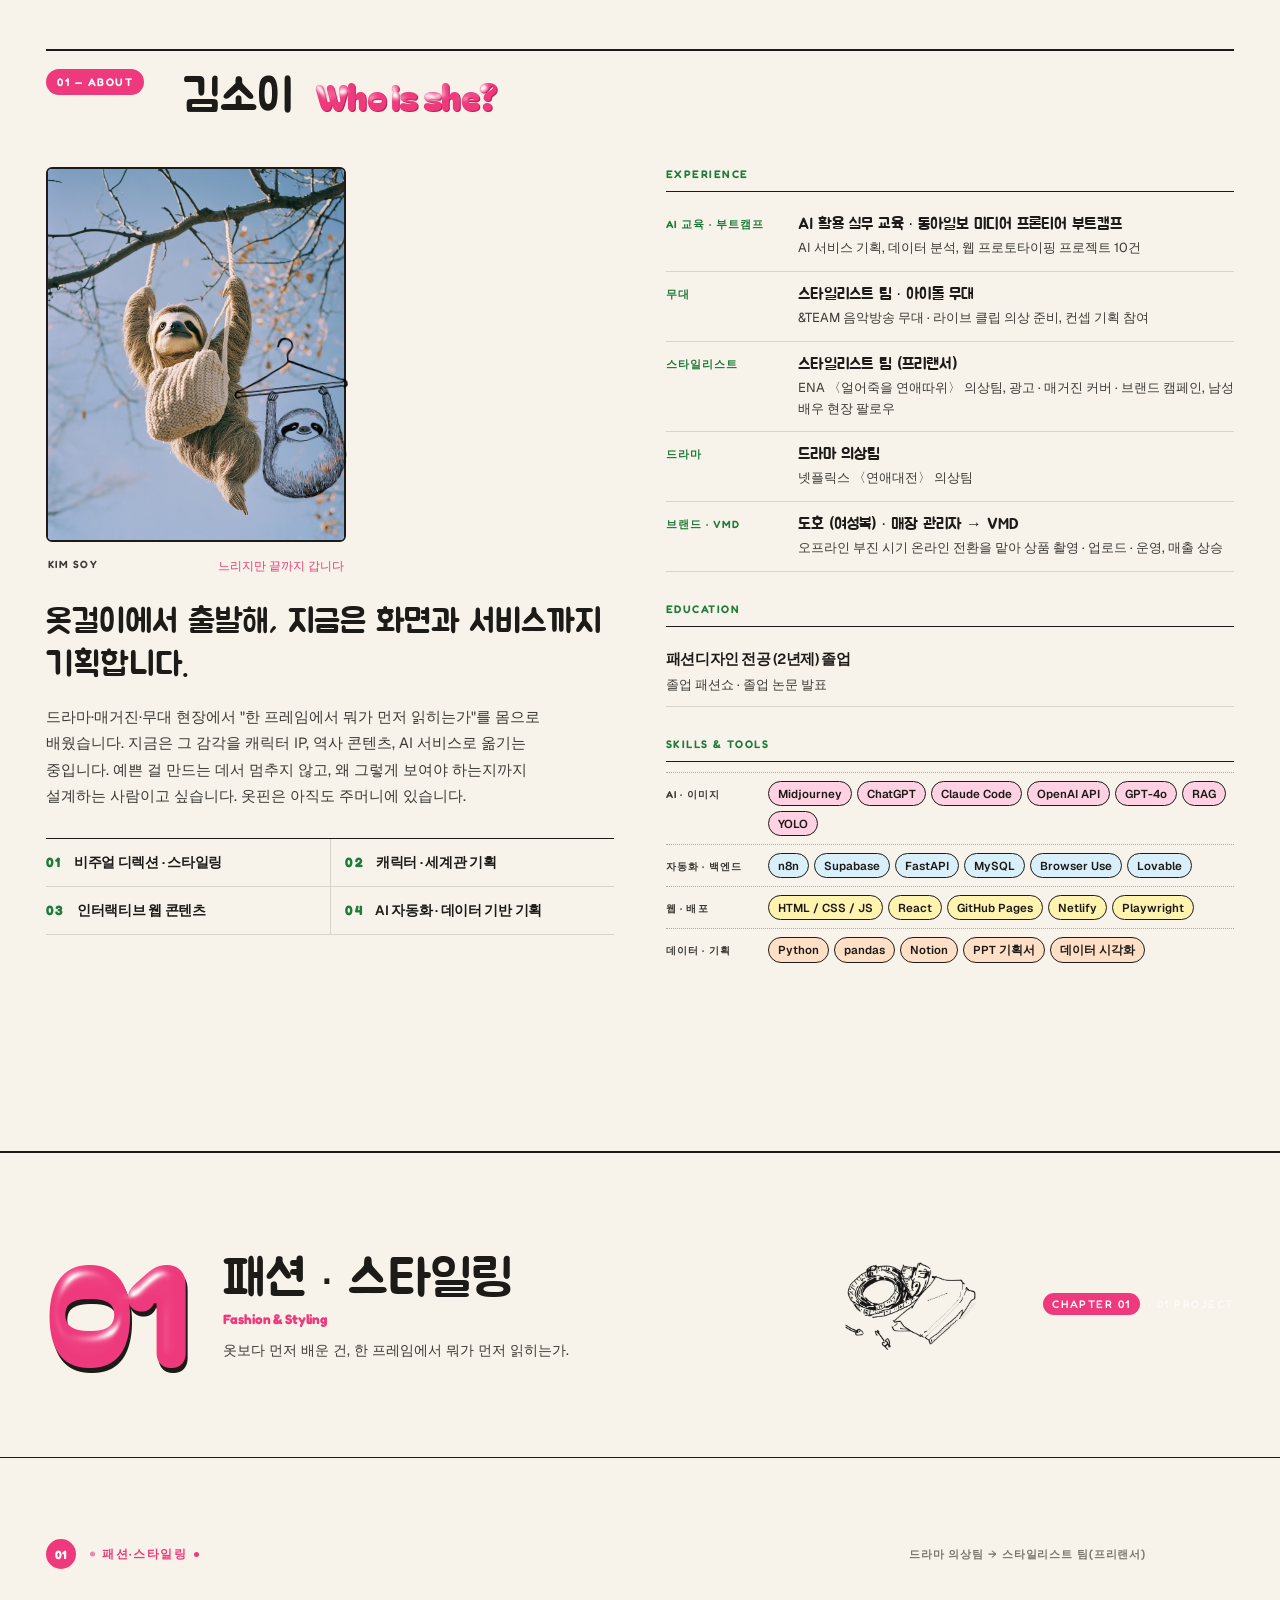
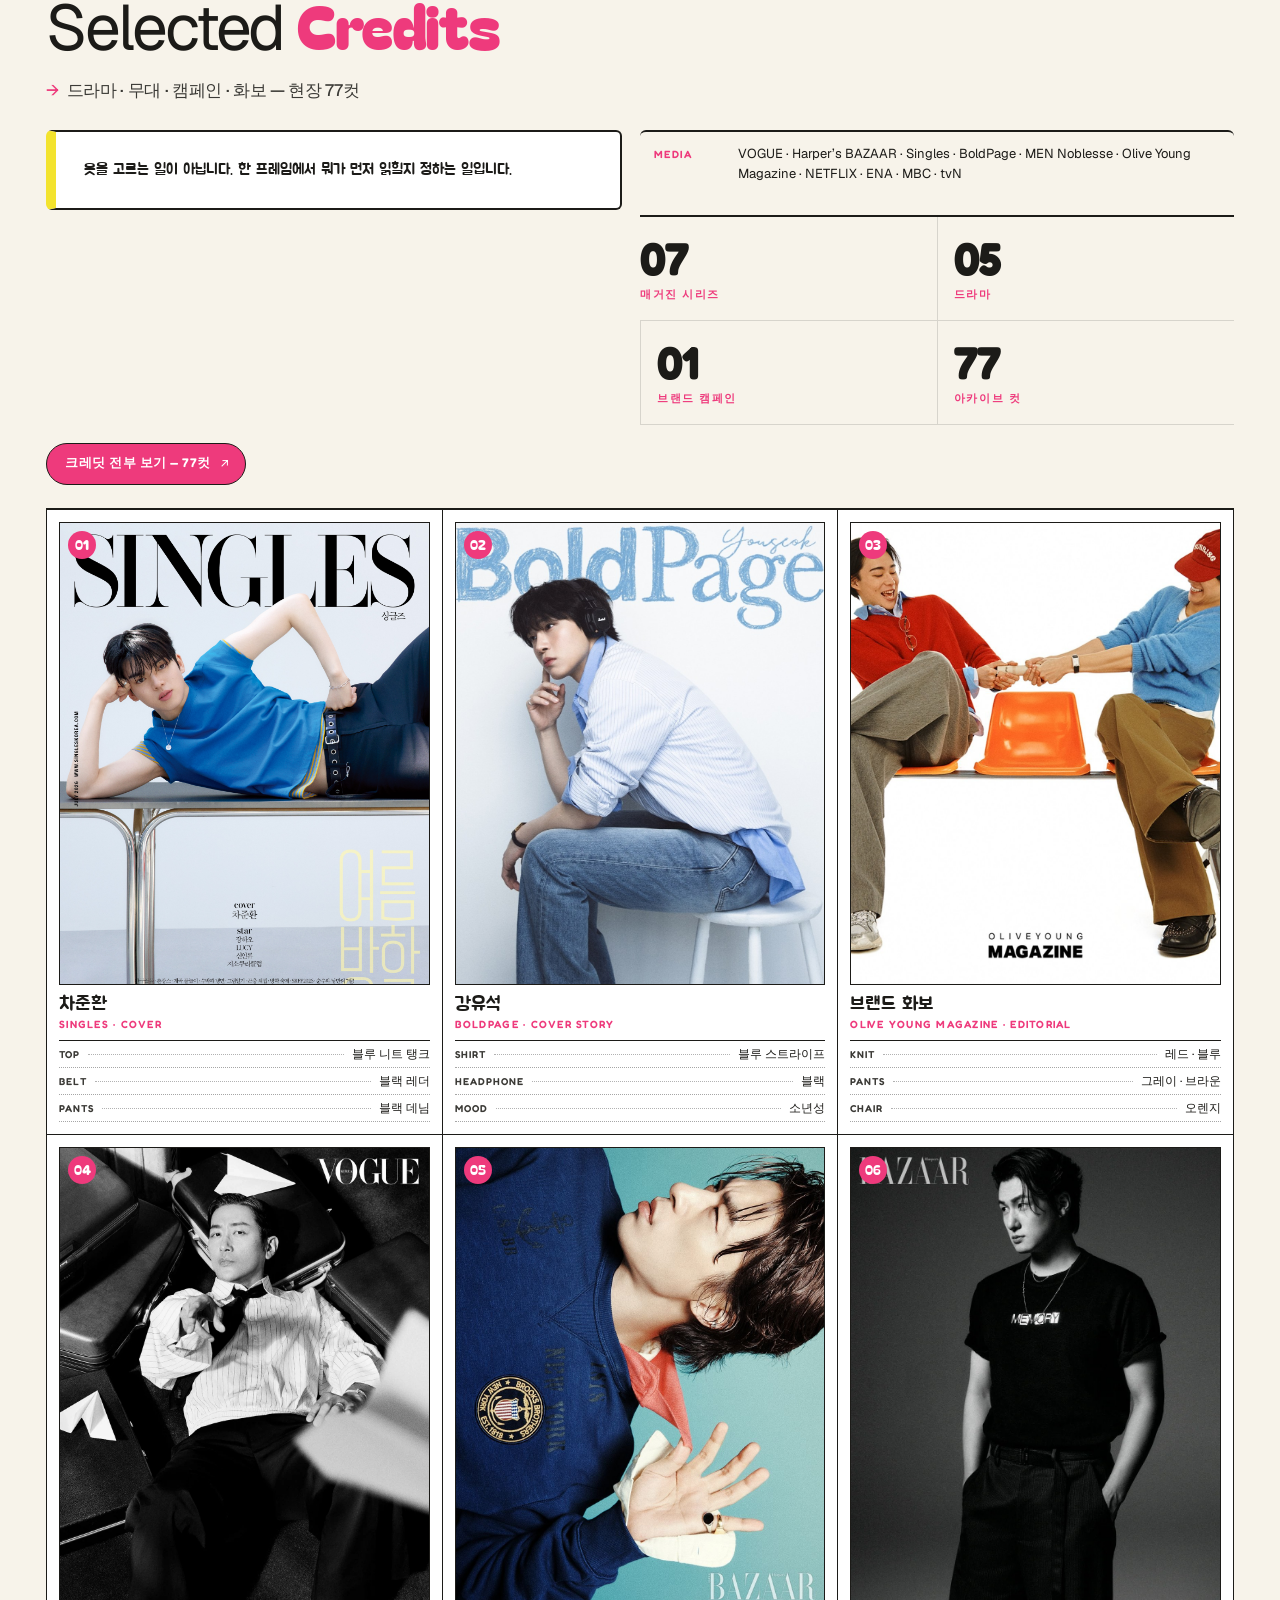
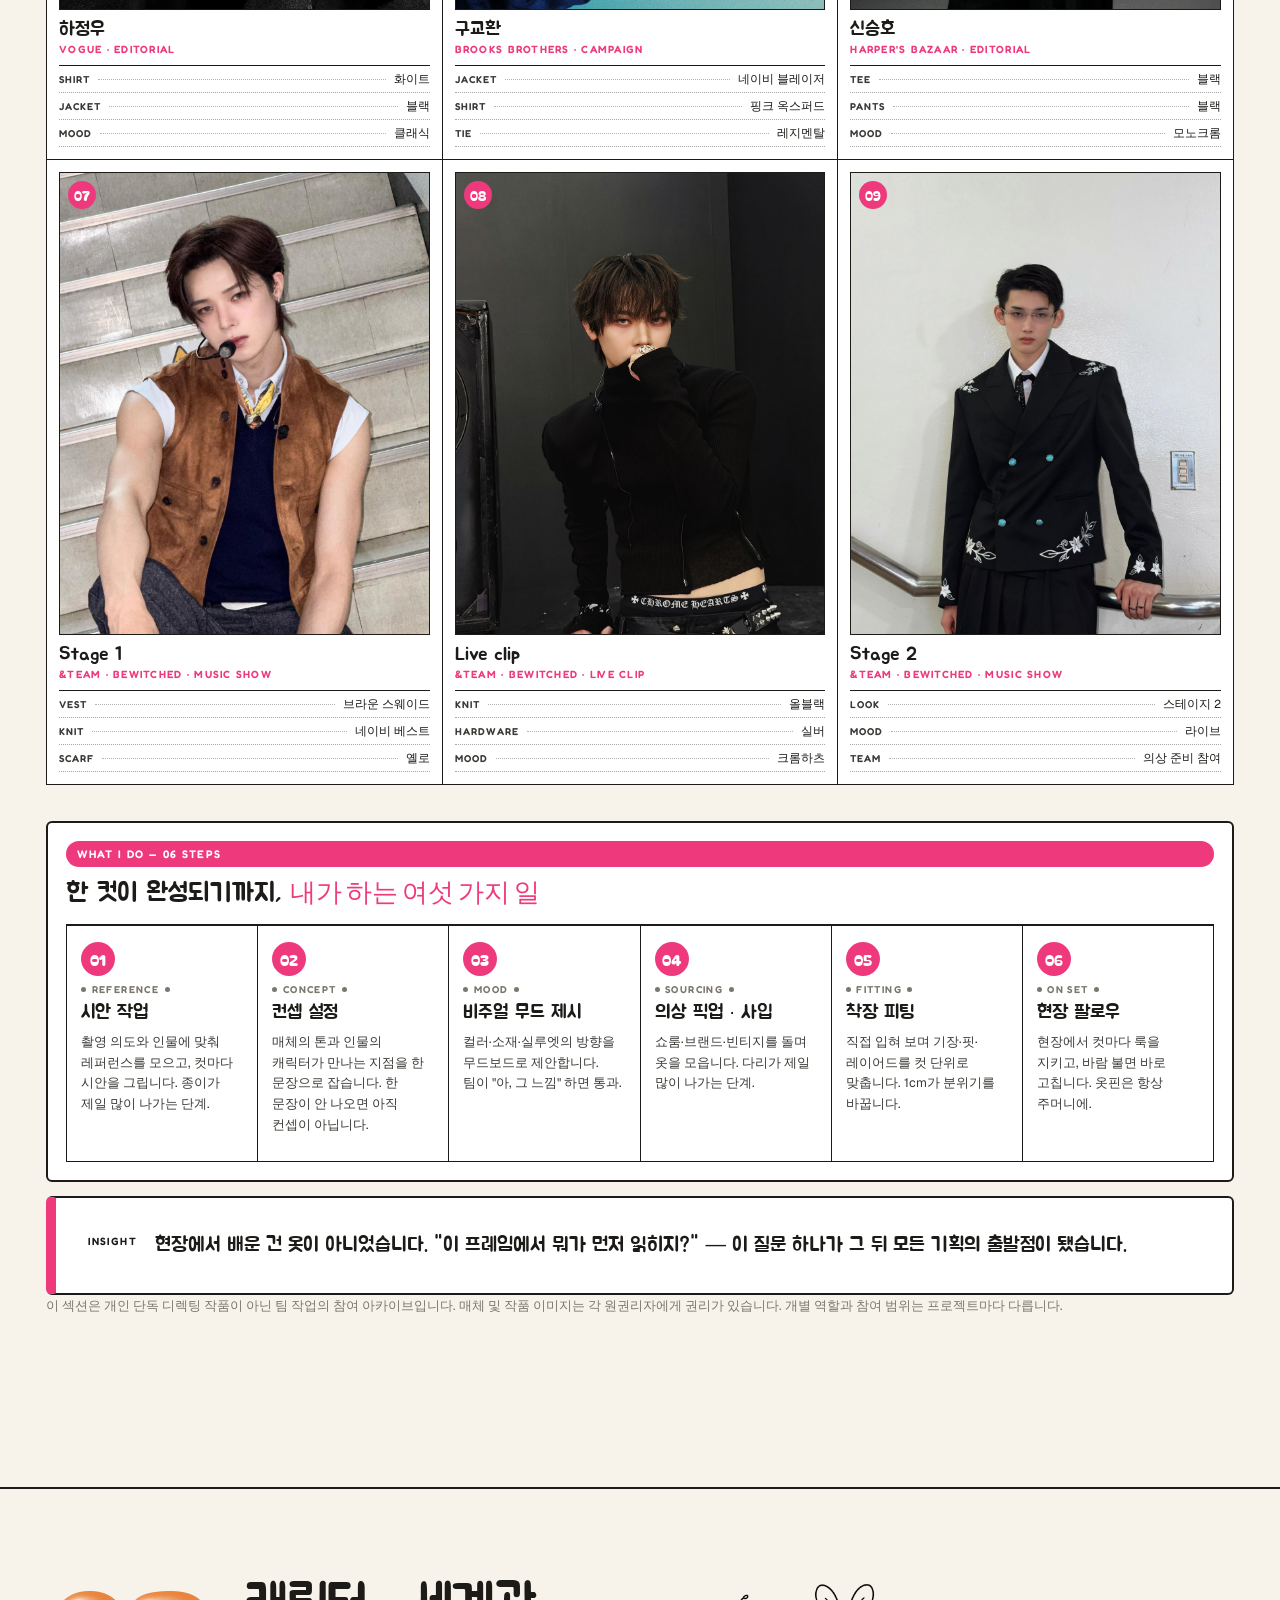
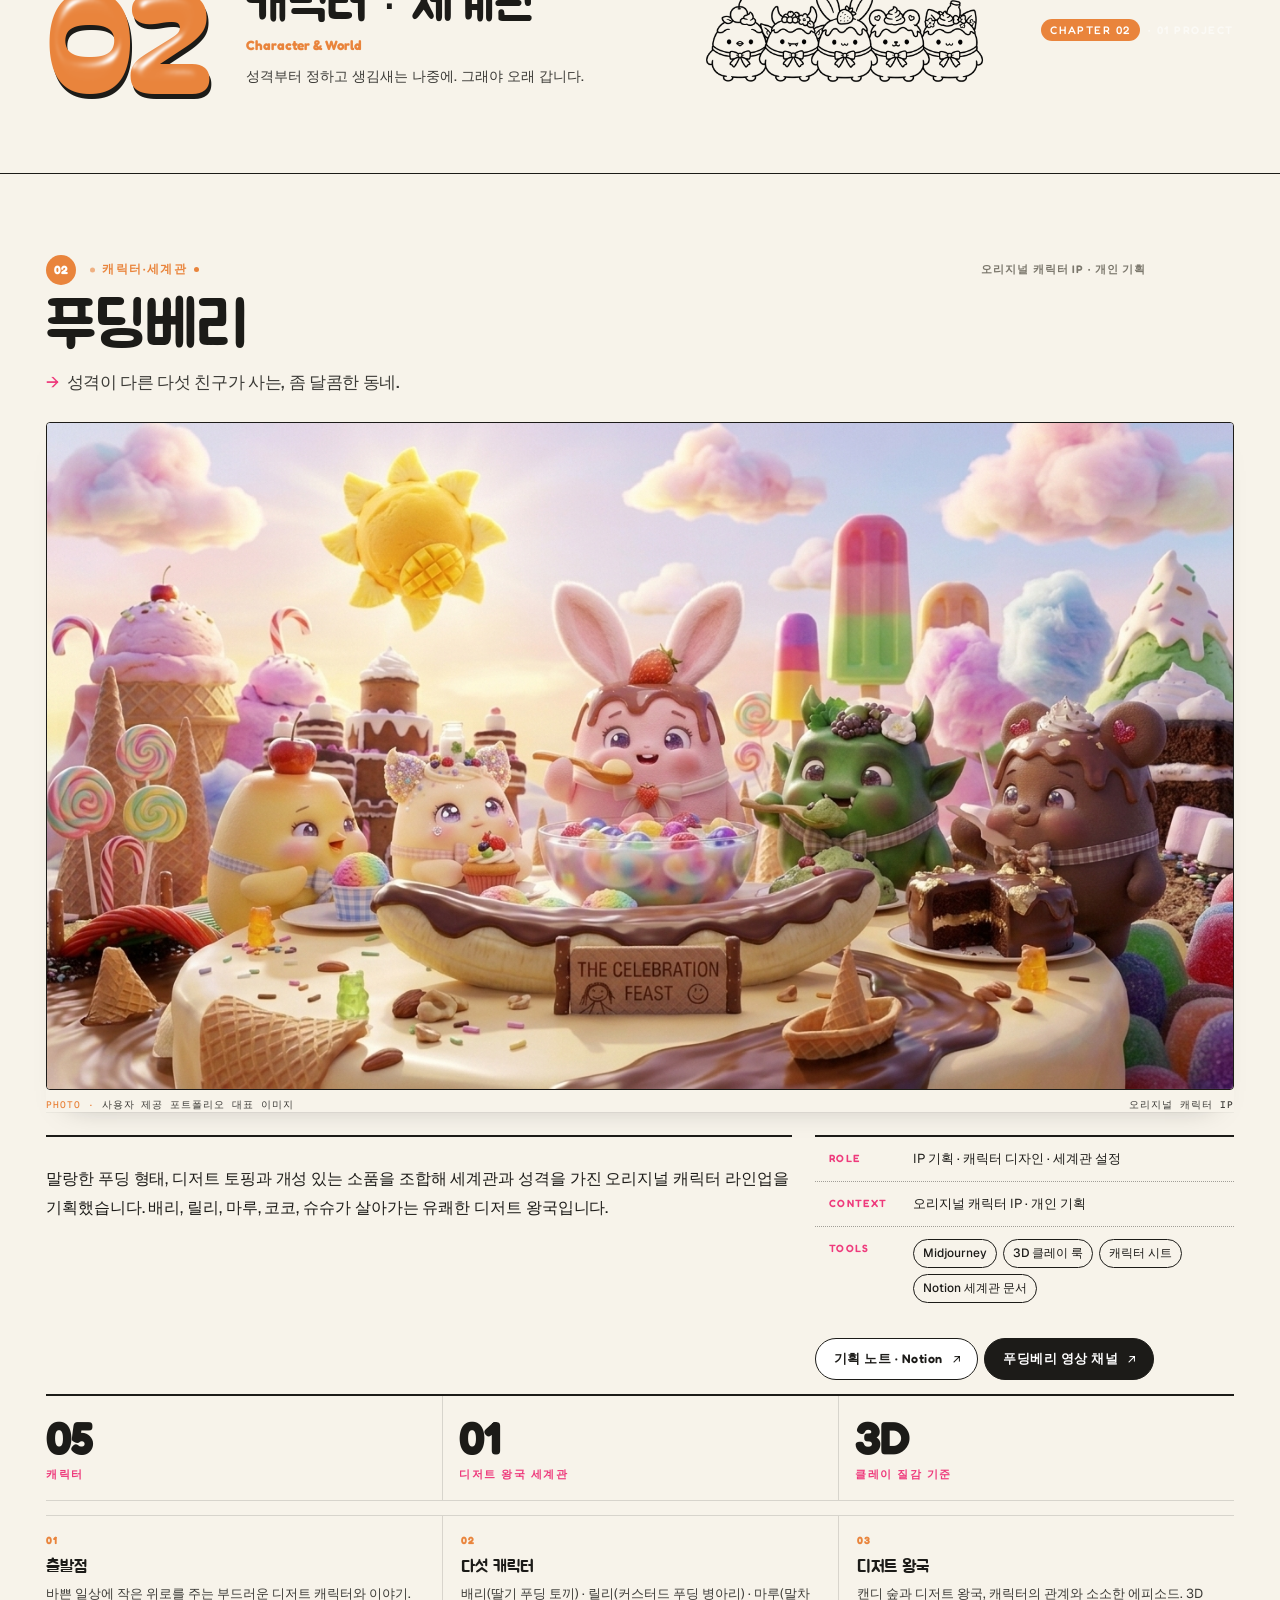
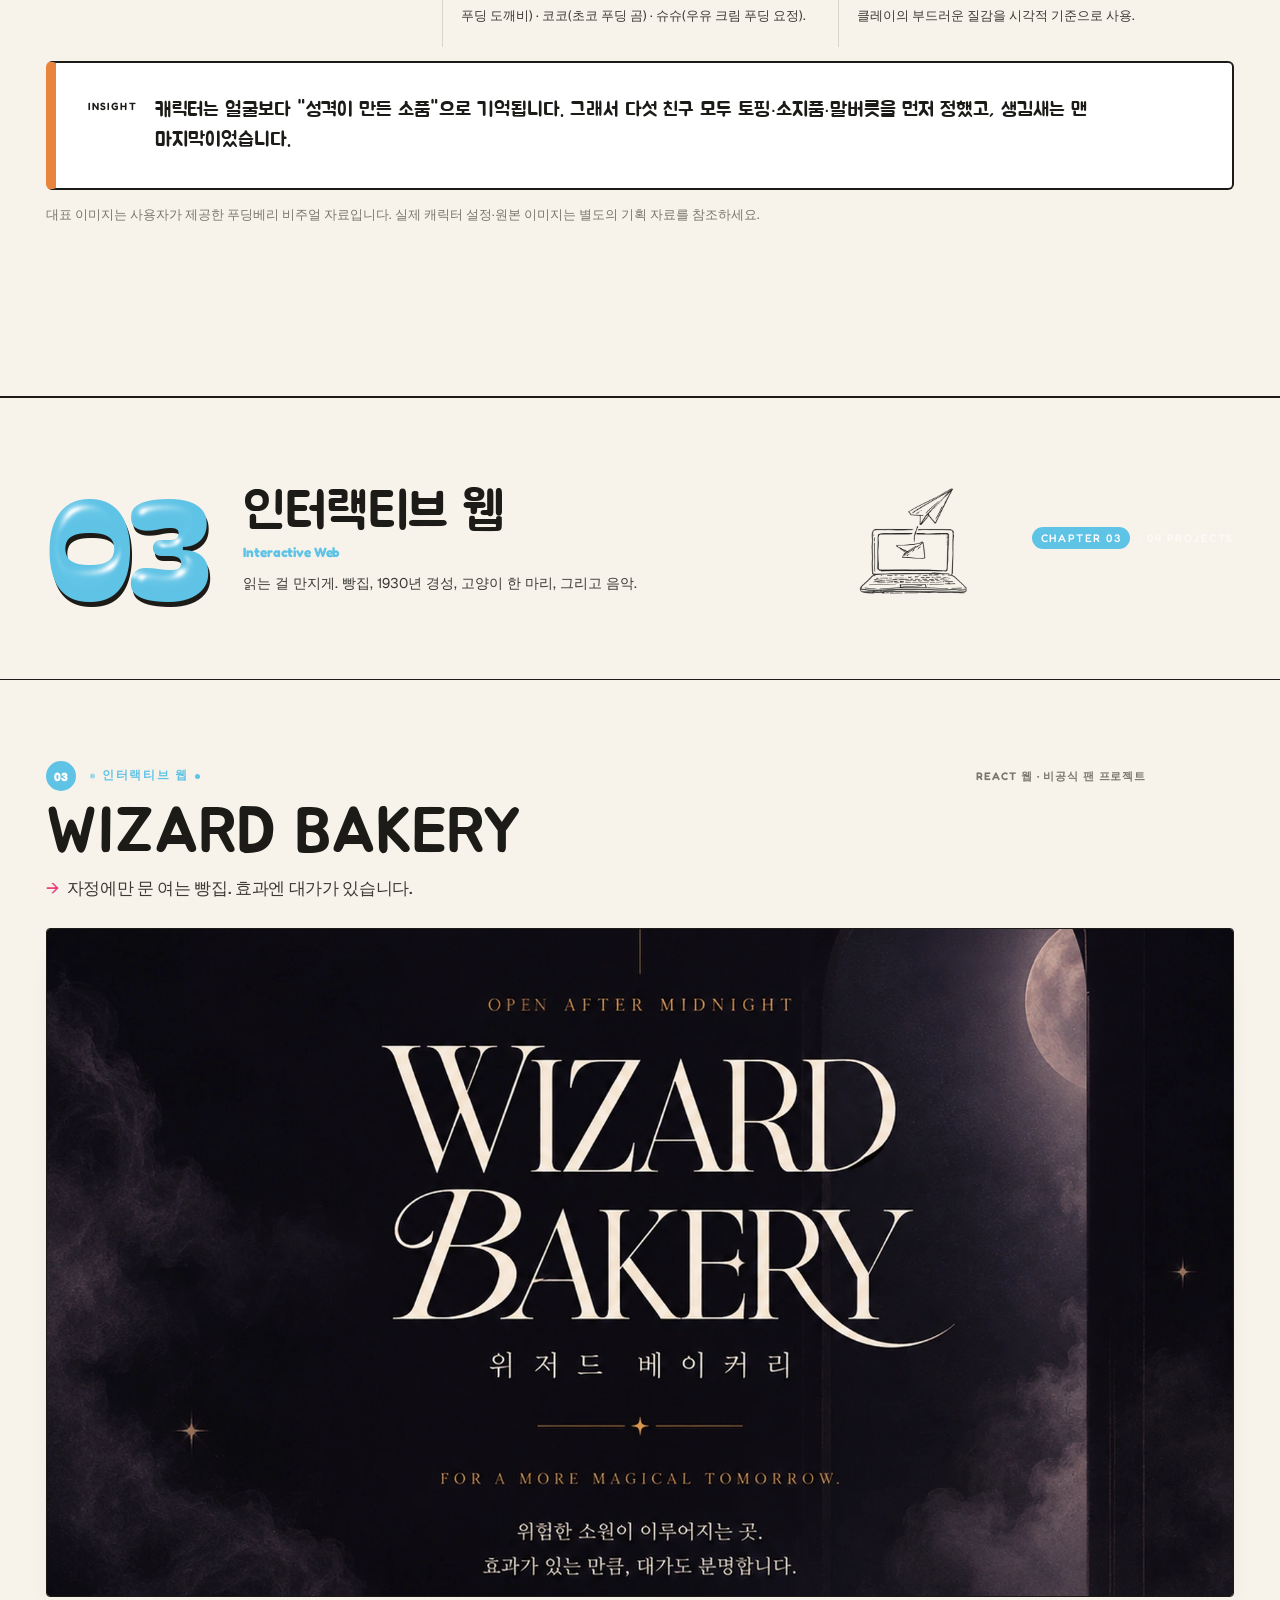
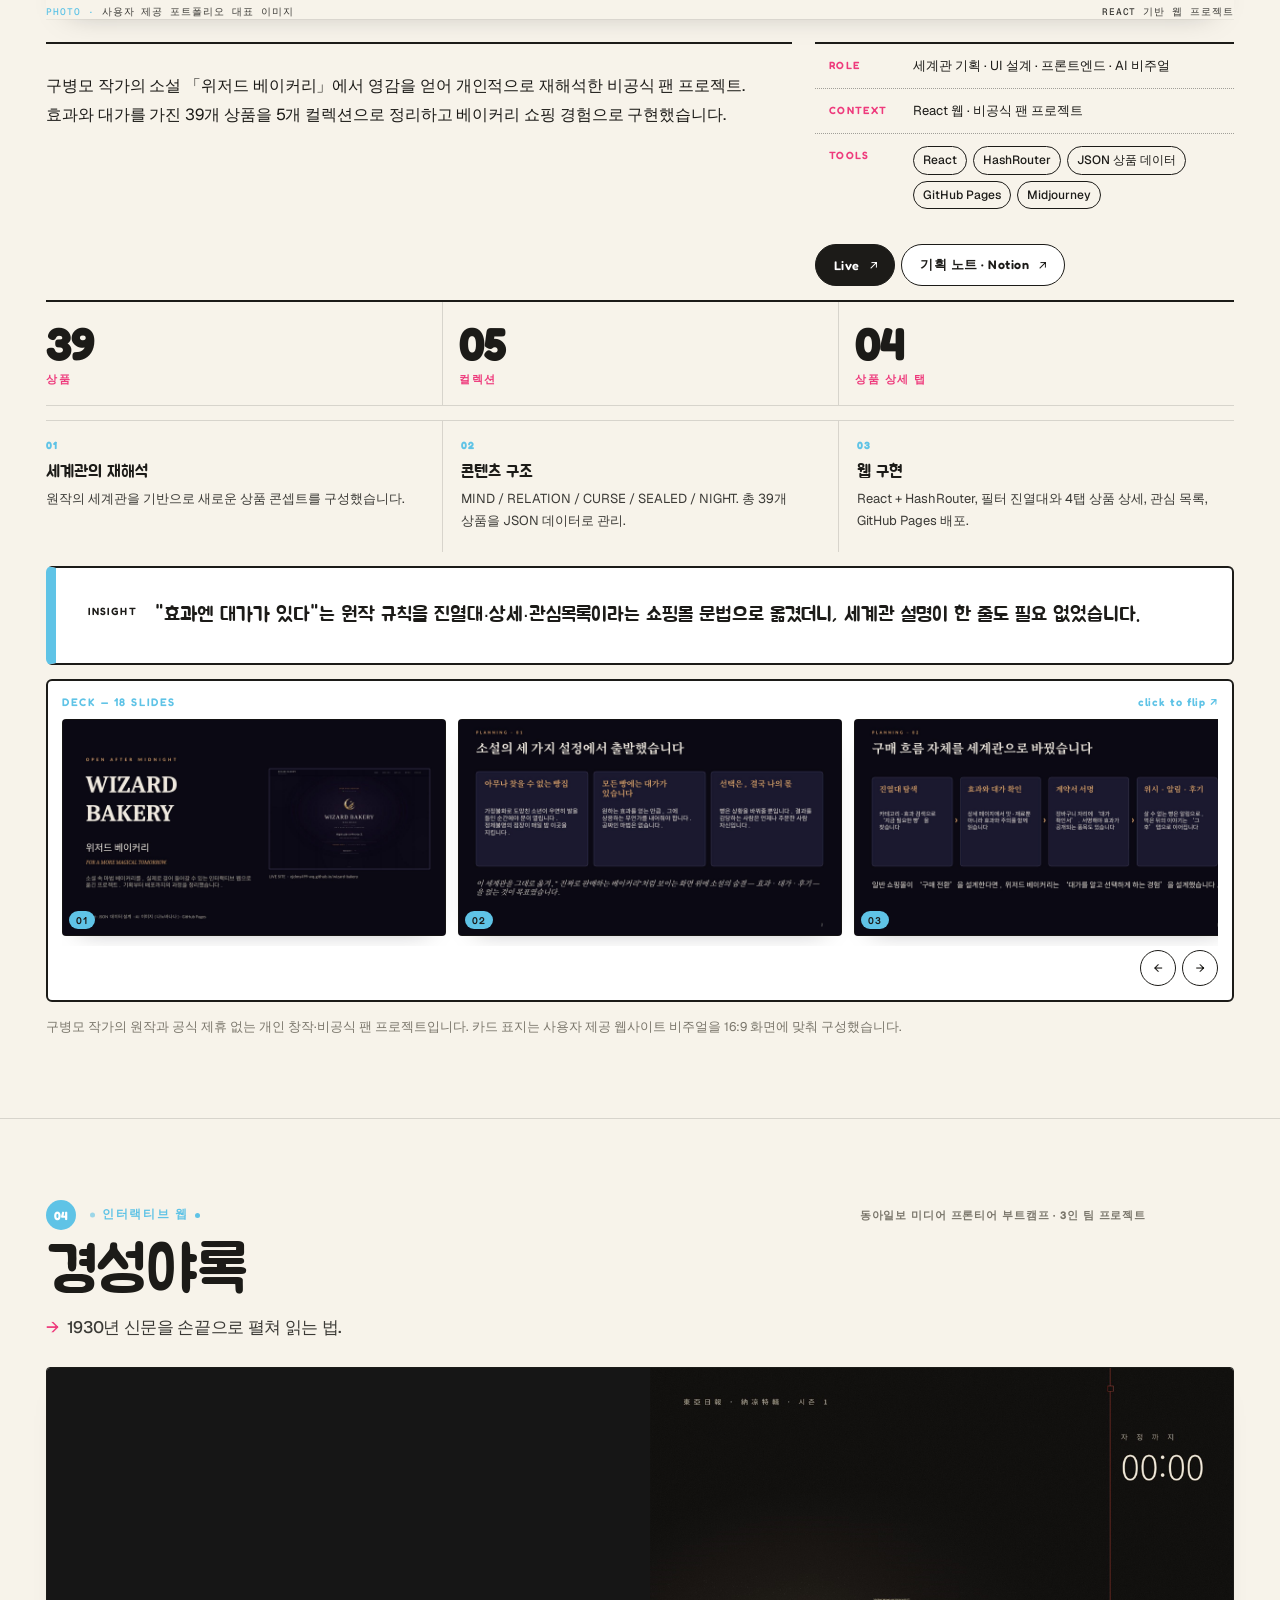
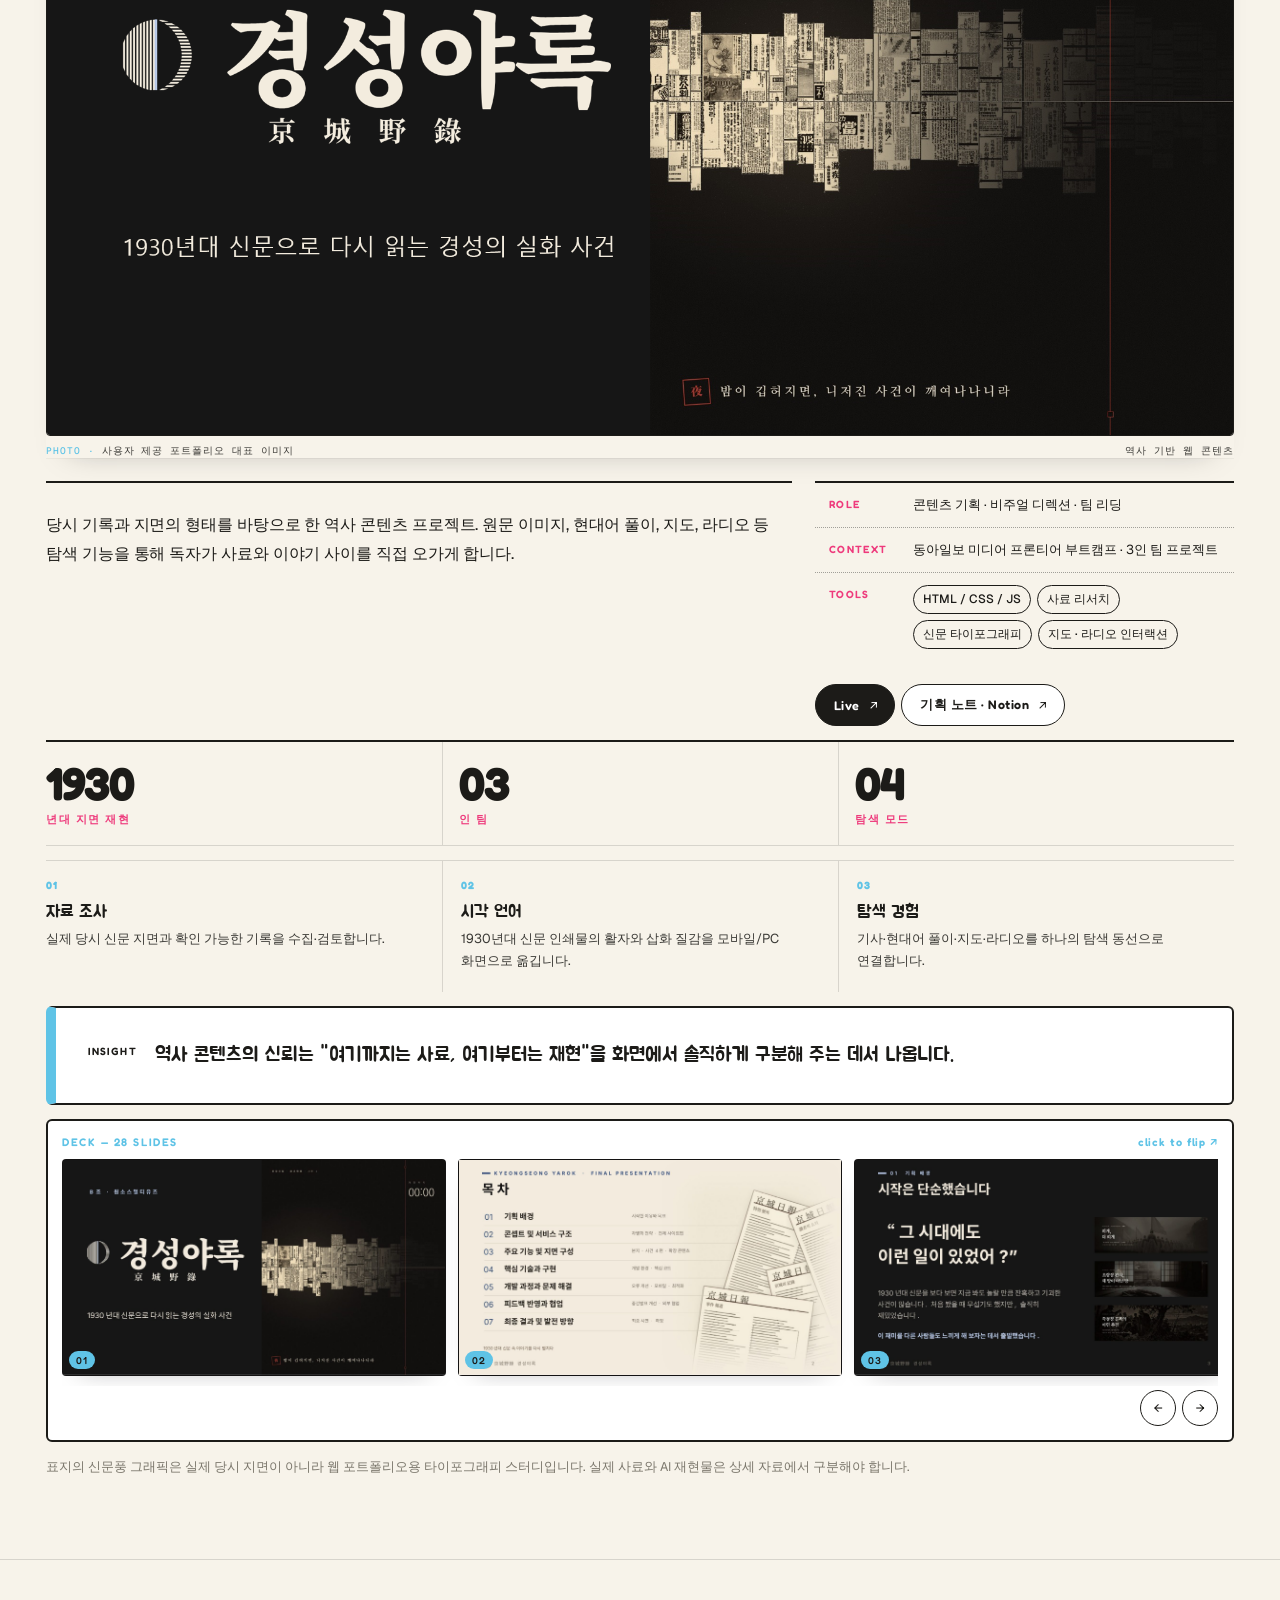
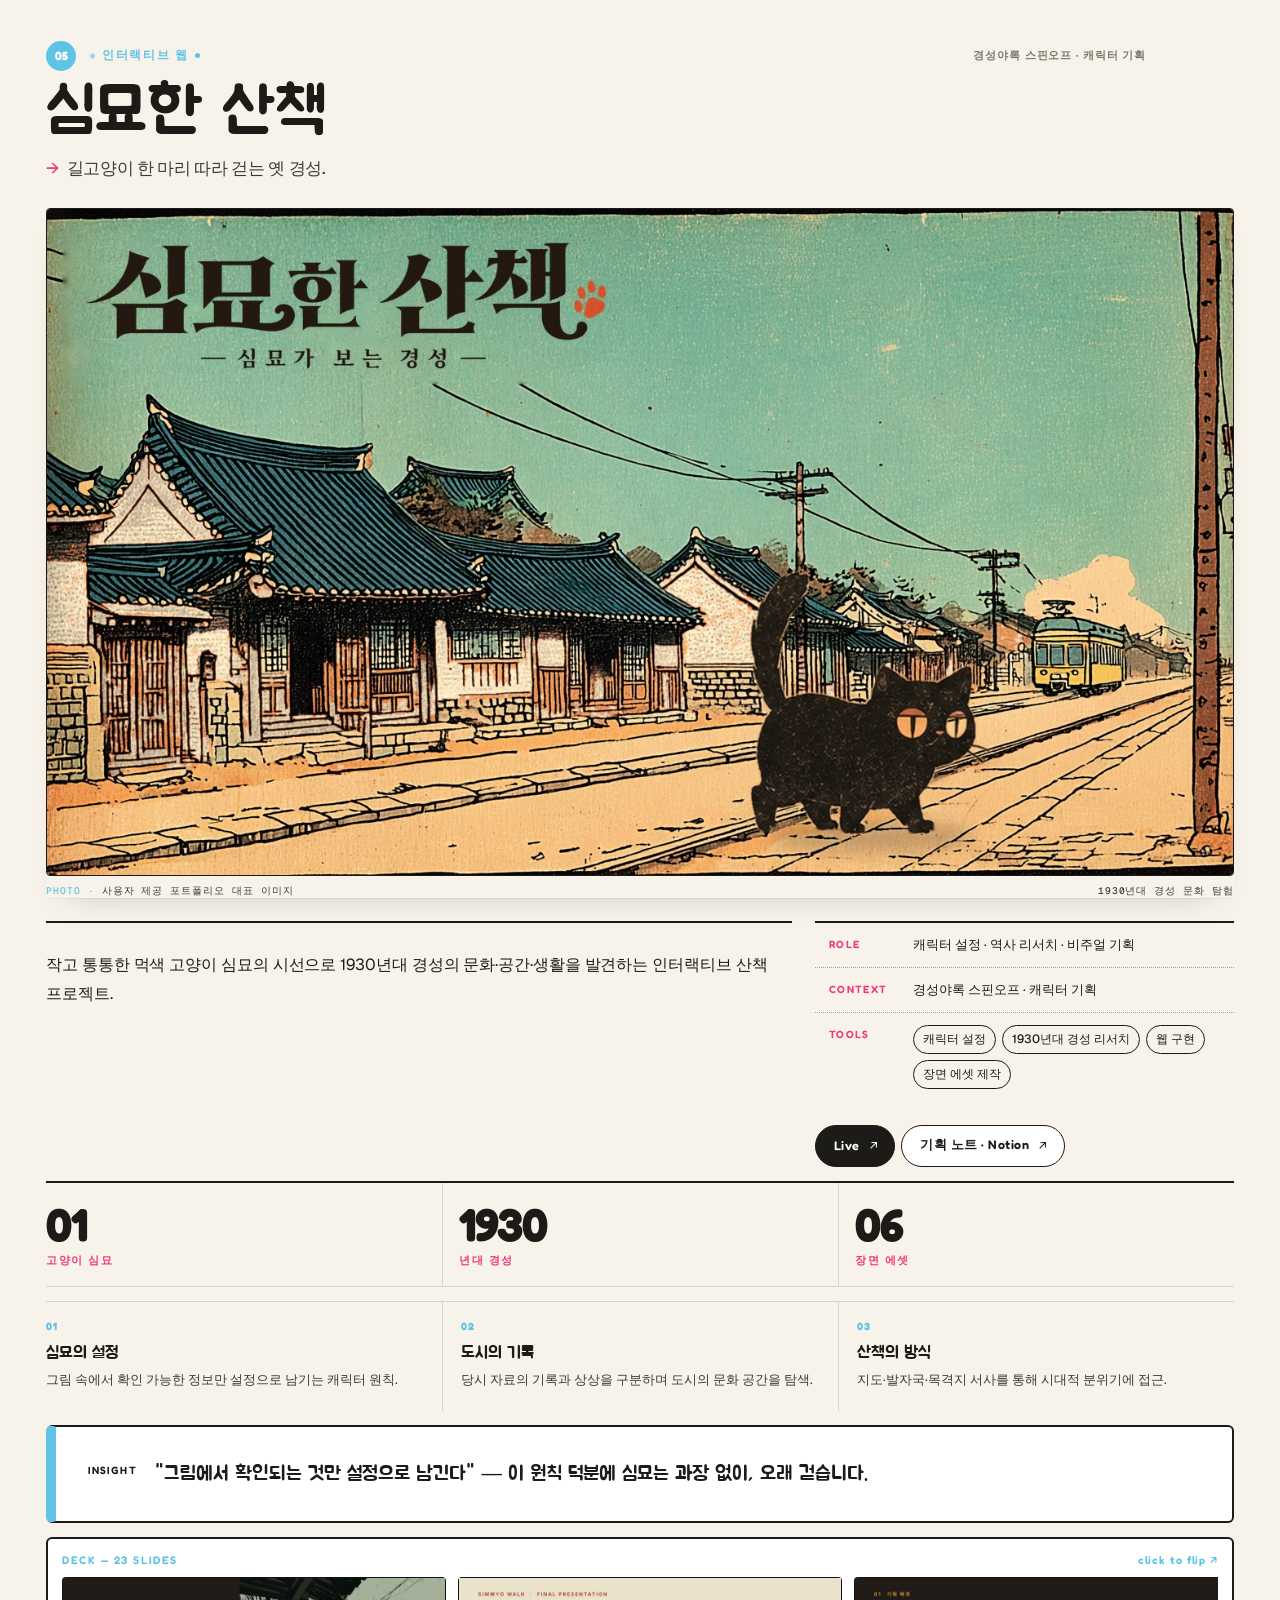
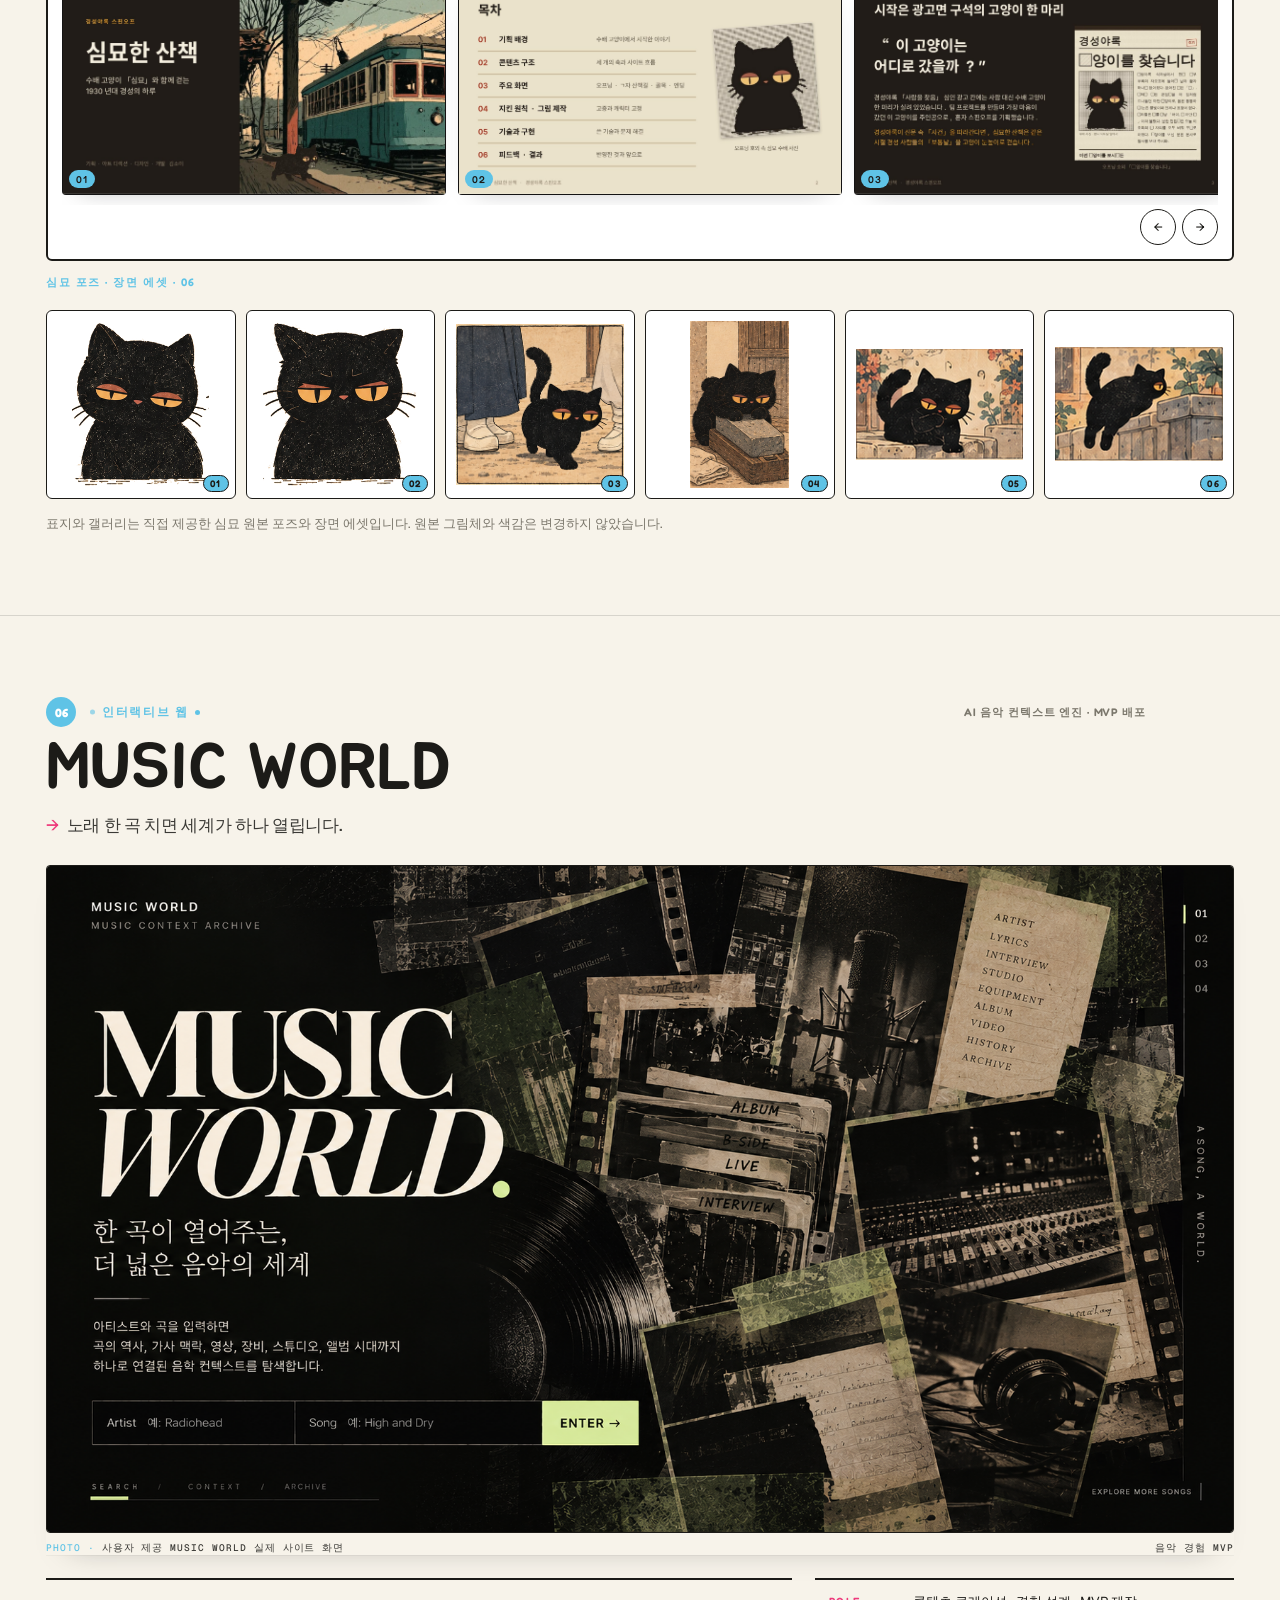
==== commit cba4dec9: "v56 bench cover + sloth/contact doodles Co-Authored-By: Claude Fable 5.1 <noreply@anthropic.com> Cla" ====
--- a/index.html
+++ b/index.html
@@ -44,7 +44,7 @@
 <main>
   <!-- ───── HERO ───── -->
   <section class="hero cover cover--photo" id="home">
-    <div class="cover-photo" aria-hidden="true"><img src="assets/projects/covers/puddingberry.png" alt="" onerror="this.src='assets/projects/covers/puddingberry.png';this.onerror=null"></div>
+    <div class="cover-photo" aria-hidden="true"><img src="assets/cover/cover.jpg" alt="" onerror="this.src='assets/projects/covers/puddingberry.png';this.onerror=null"></div>
     <div class="wrap cover-in">
       <p class="cover-strap">스타일리스트 출신 비주얼 디렉터의 첫 번째 호. 옷걸이에서 시작해 고양이·빵집·운석까지 — <b>작업 10개</b>를 담았습니다.</p>
       <h1 class="bubble" aria-label="SOY KIM">SOY<span>KIM</span></h1>
--- a/styles.css
+++ b/styles.css
@@ -1242,3 +1242,9 @@
 .cover-photo img{object-position:50% 35%}
 .cover--photo h1.bubble.is-gloss .gloss-svg{width:min(100%,1180px);max-width:100%}
 .cover--photo h1.bubble{font-size:clamp(80px,13.5vw,235px)}
+/* 표지: 벤치 단체샷(4:5) — 하늘 위, 캐릭터는 아래 */
+.cover-photo{aspect-ratio:16/10;max-height:92svh}
+.cover-photo img{object-position:50% 62%}
+.cover-line .c1{color:#fff}.cover-line .c2{color:var(--yellow)}
+@media(max-width:900px){.cover-photo img{object-position:50% 70%}}
+@media(max-width:900px){.cover-in{min-height:168vw}.cover-photo img{object-position:50% 55%}}
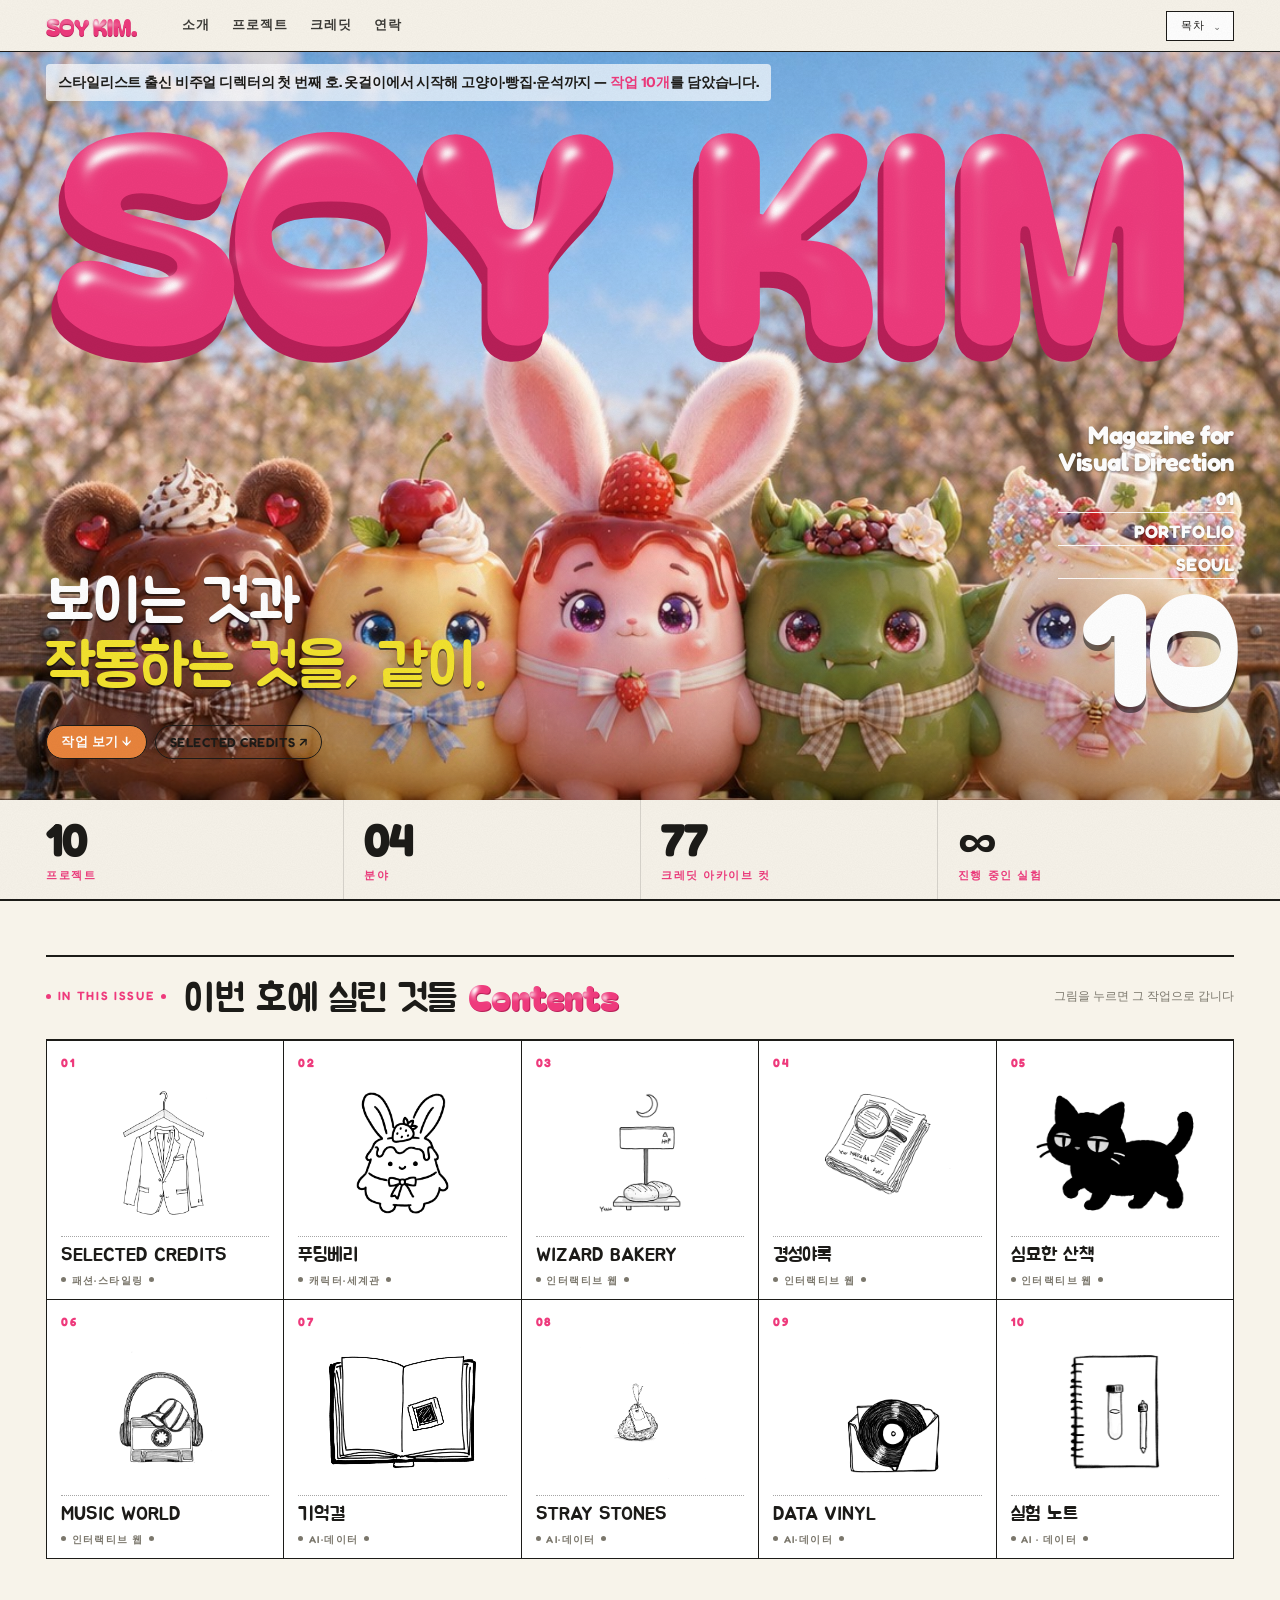
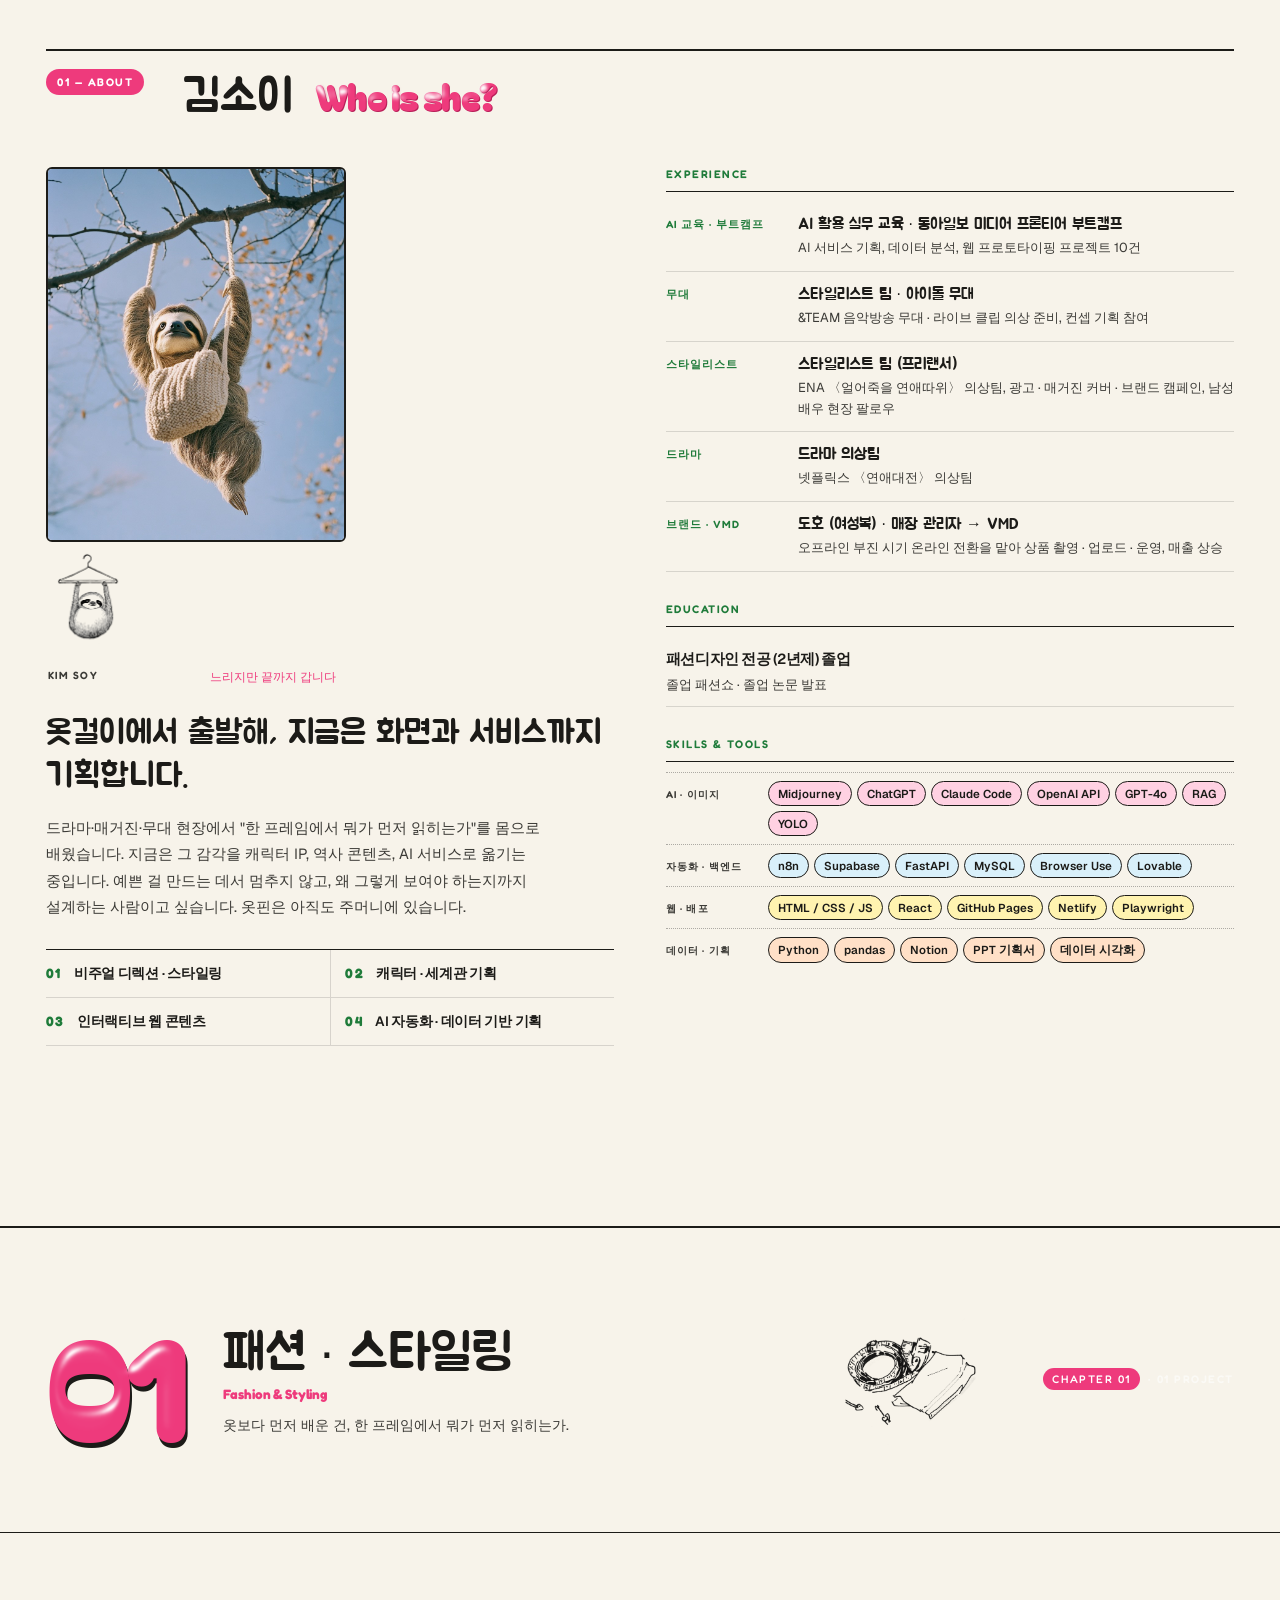
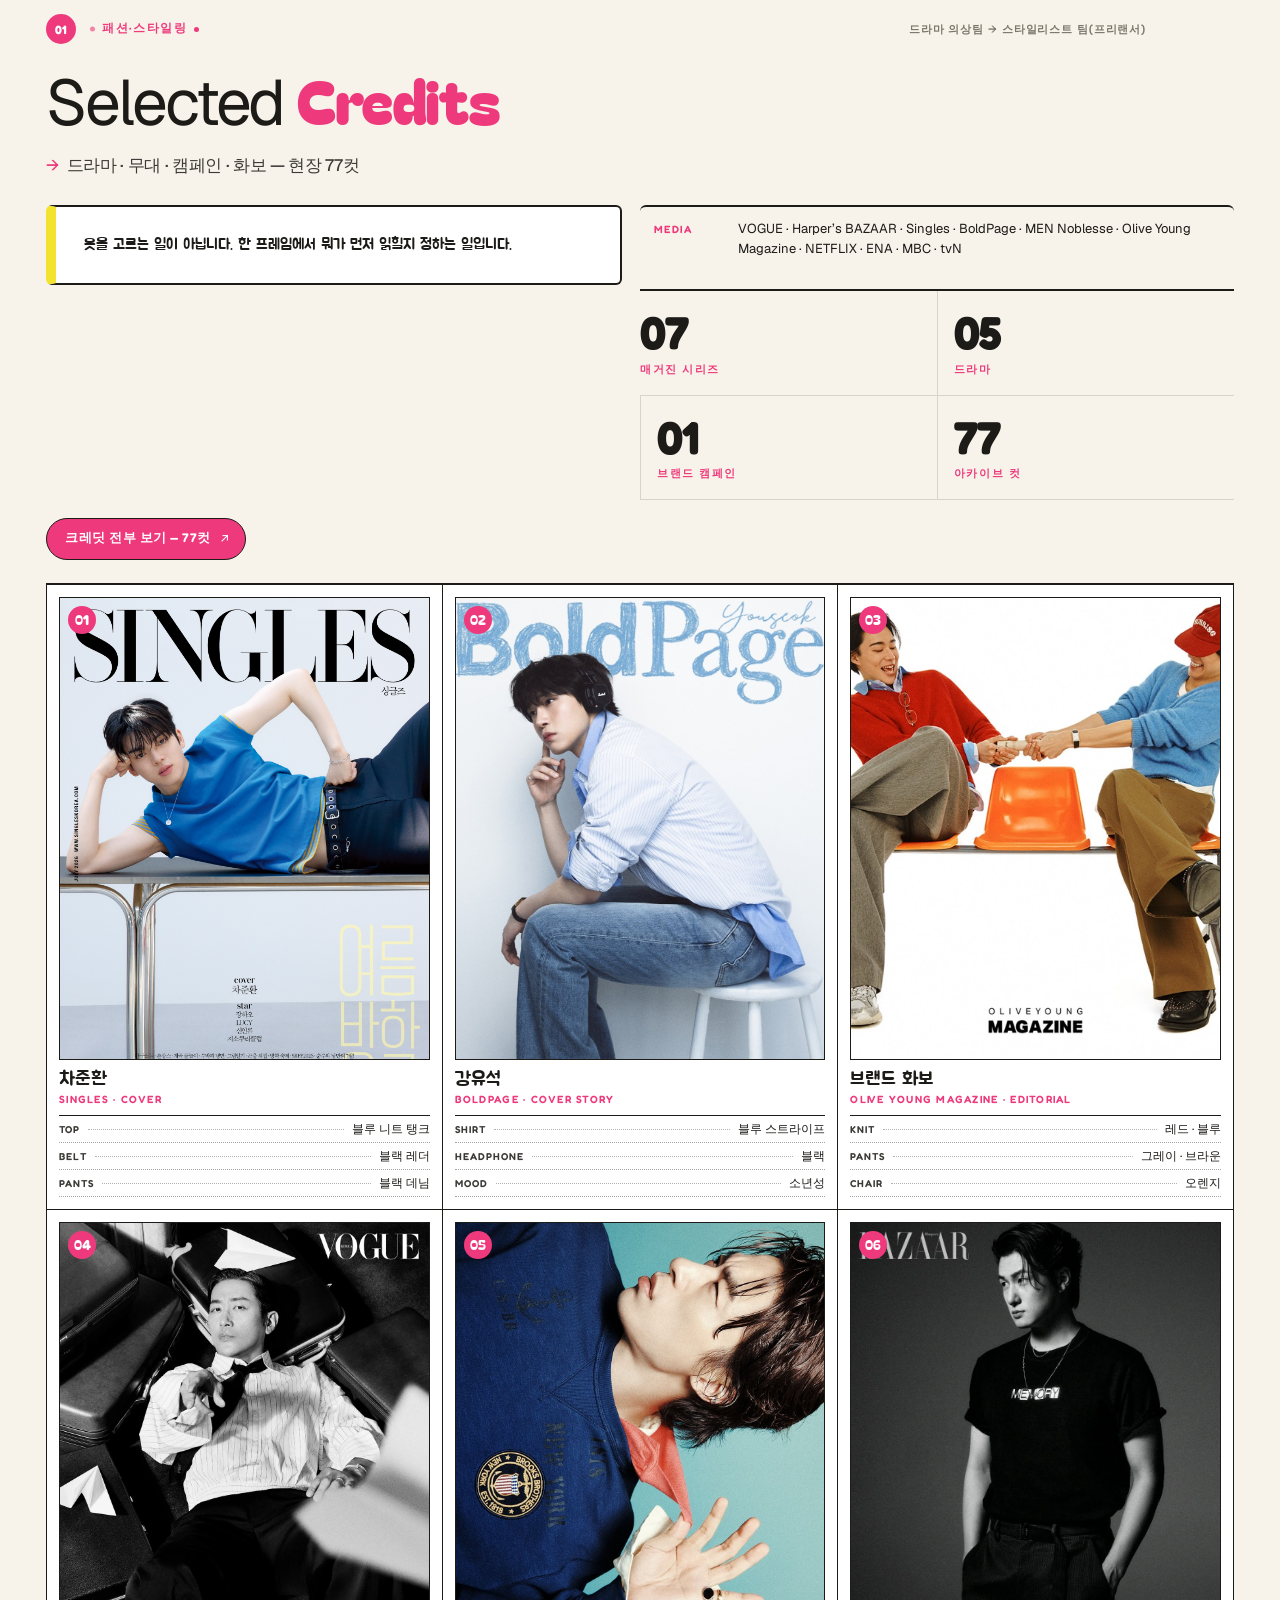
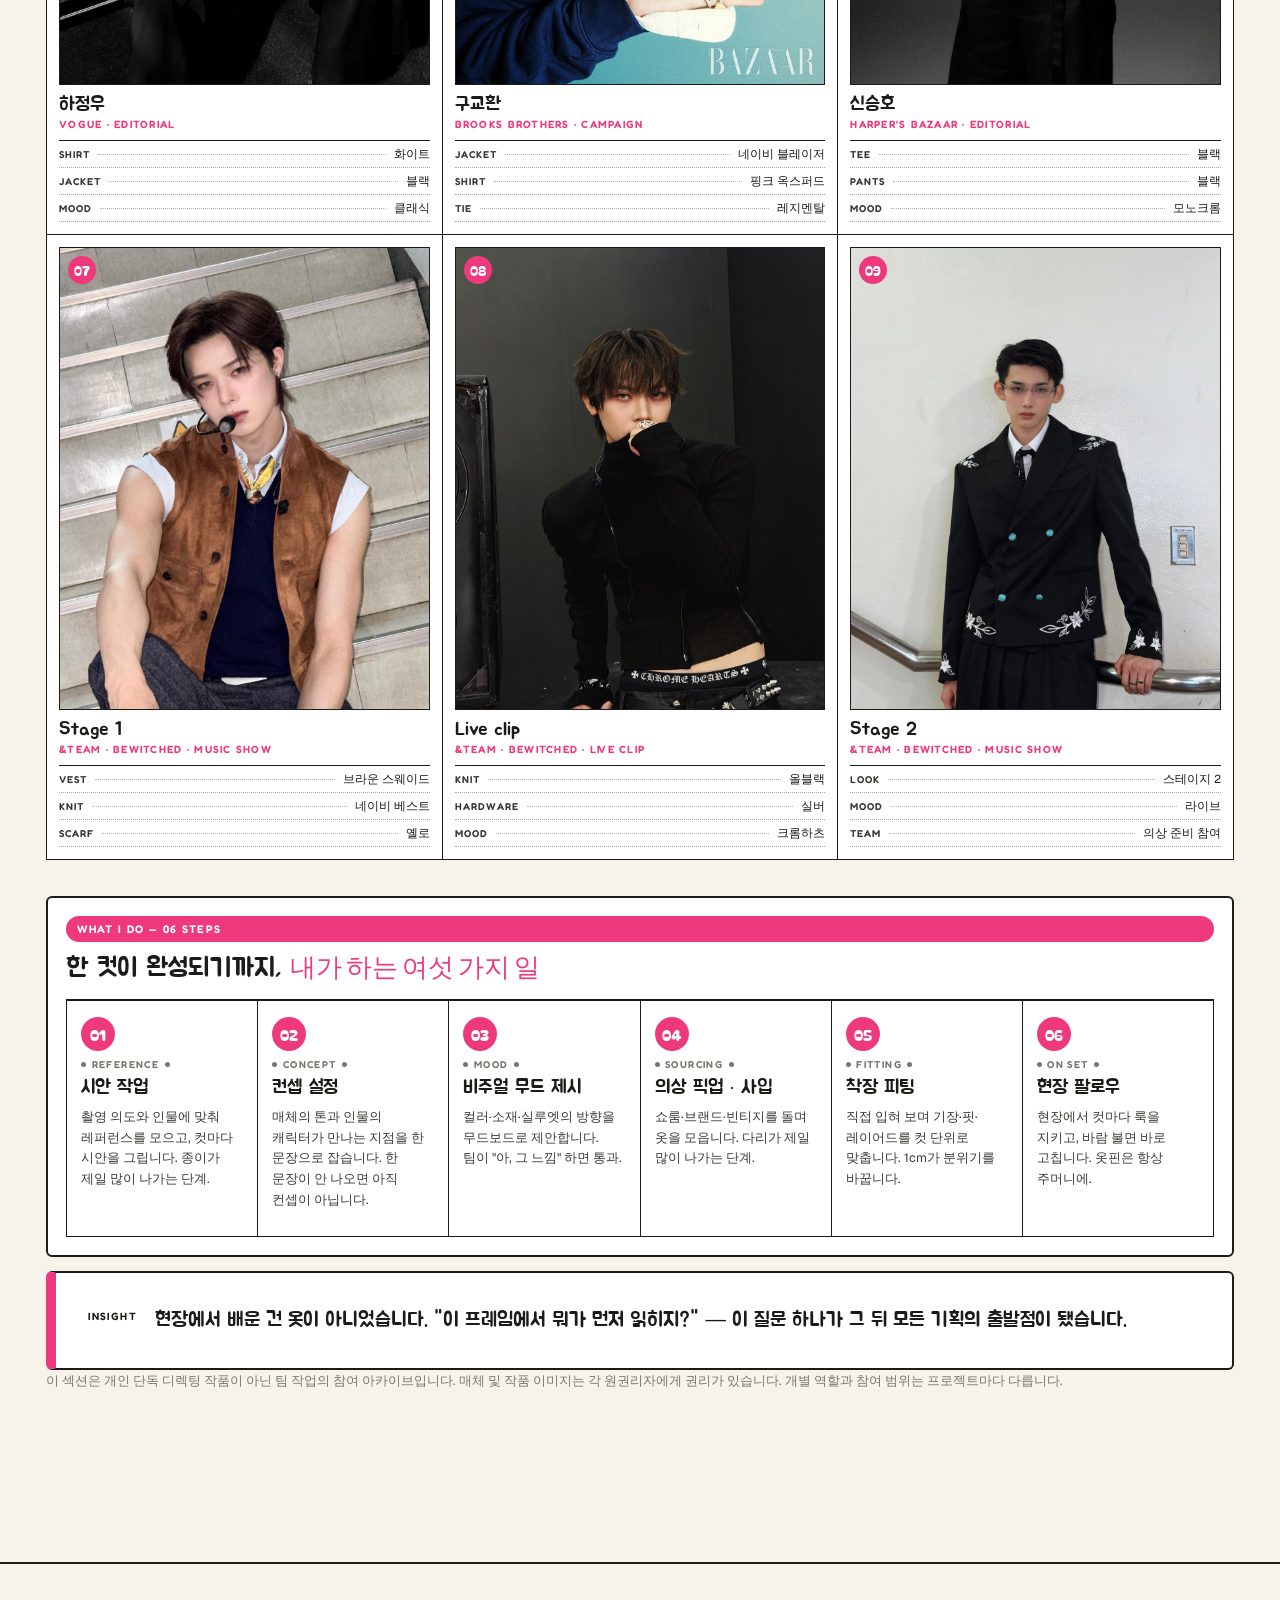
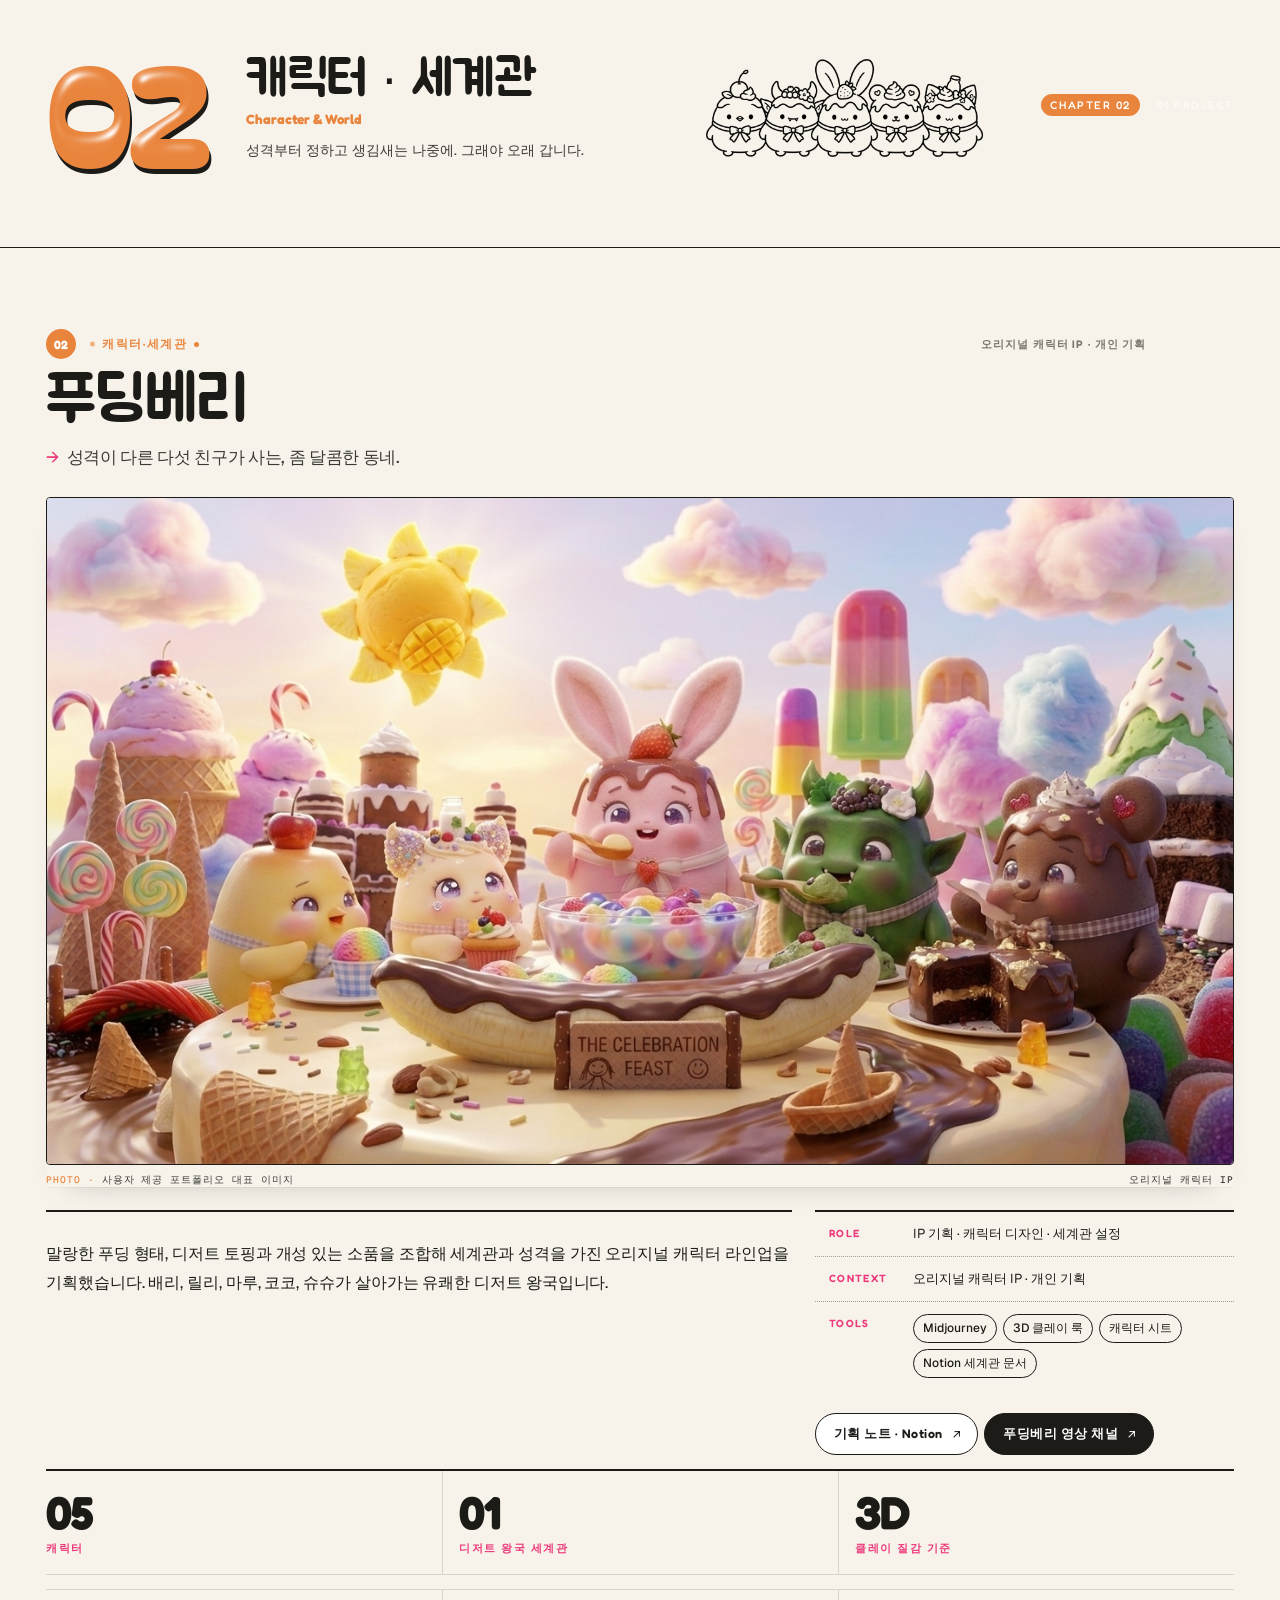
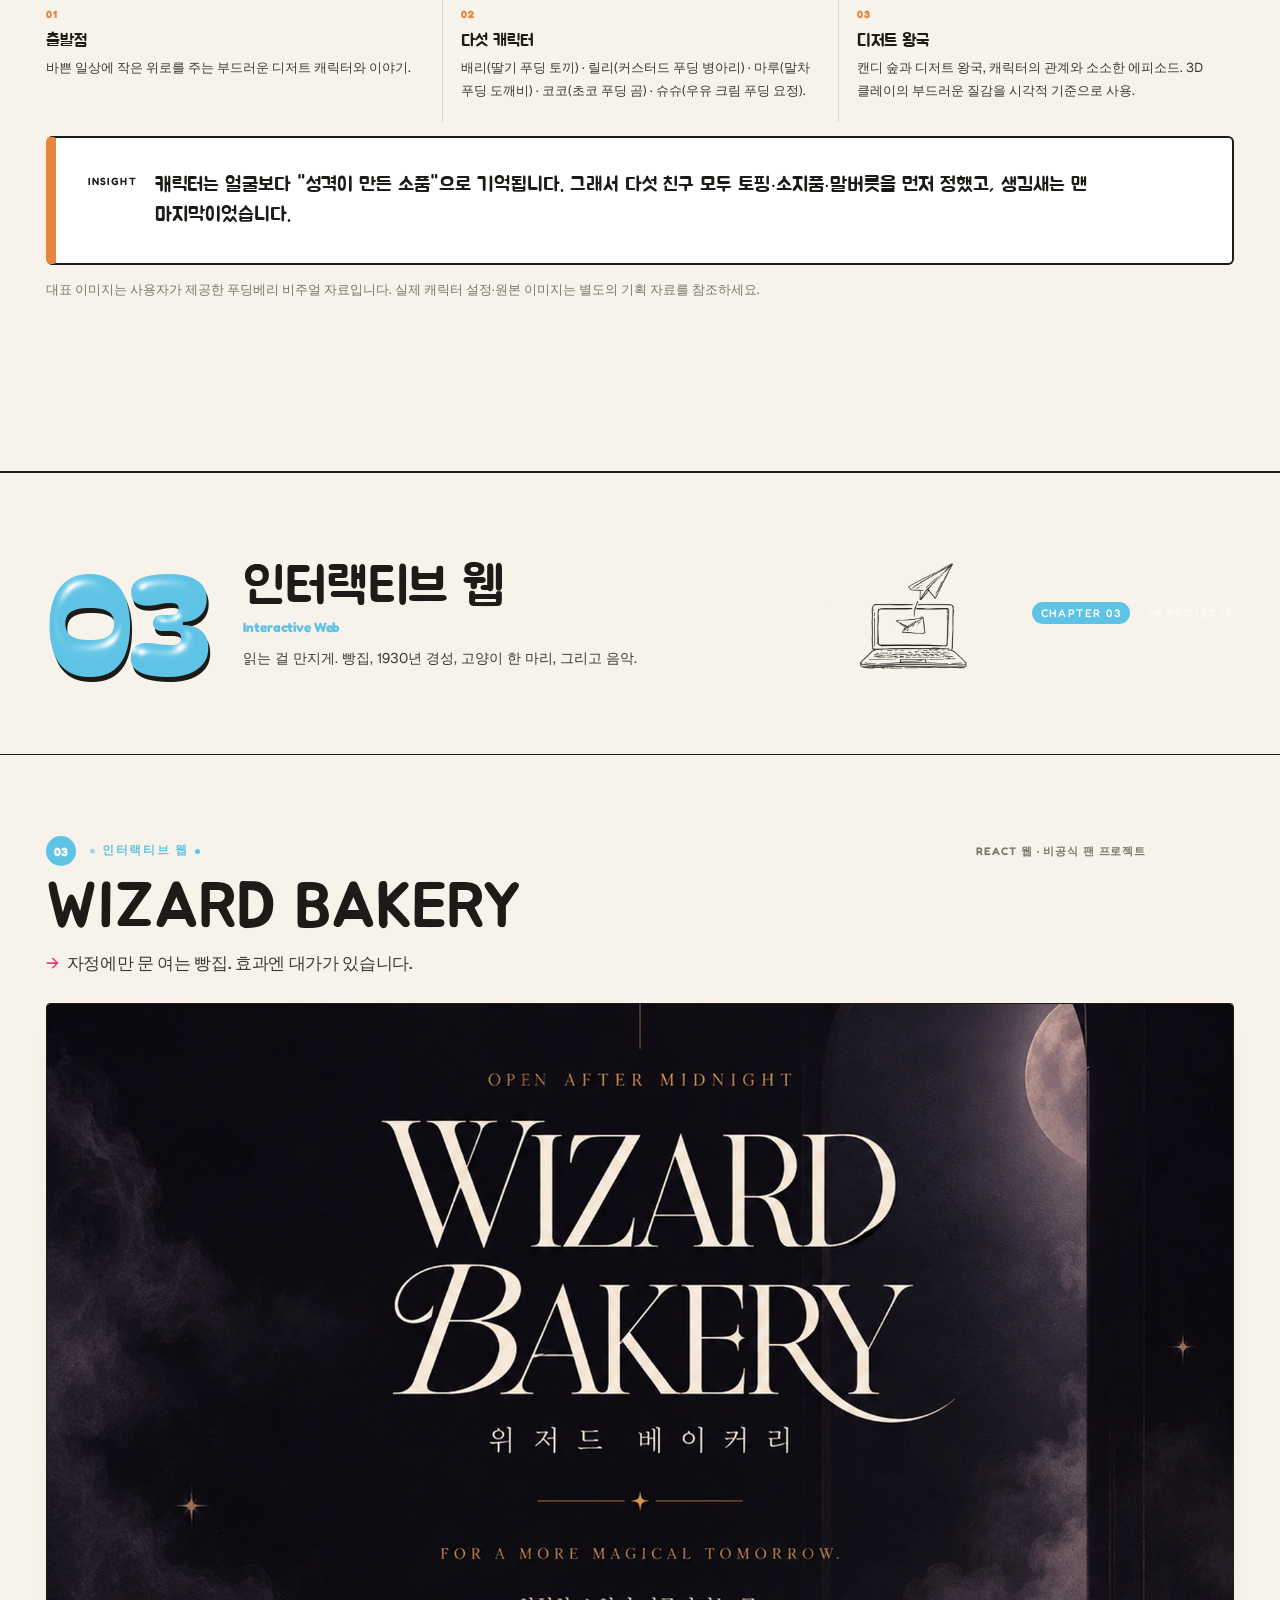
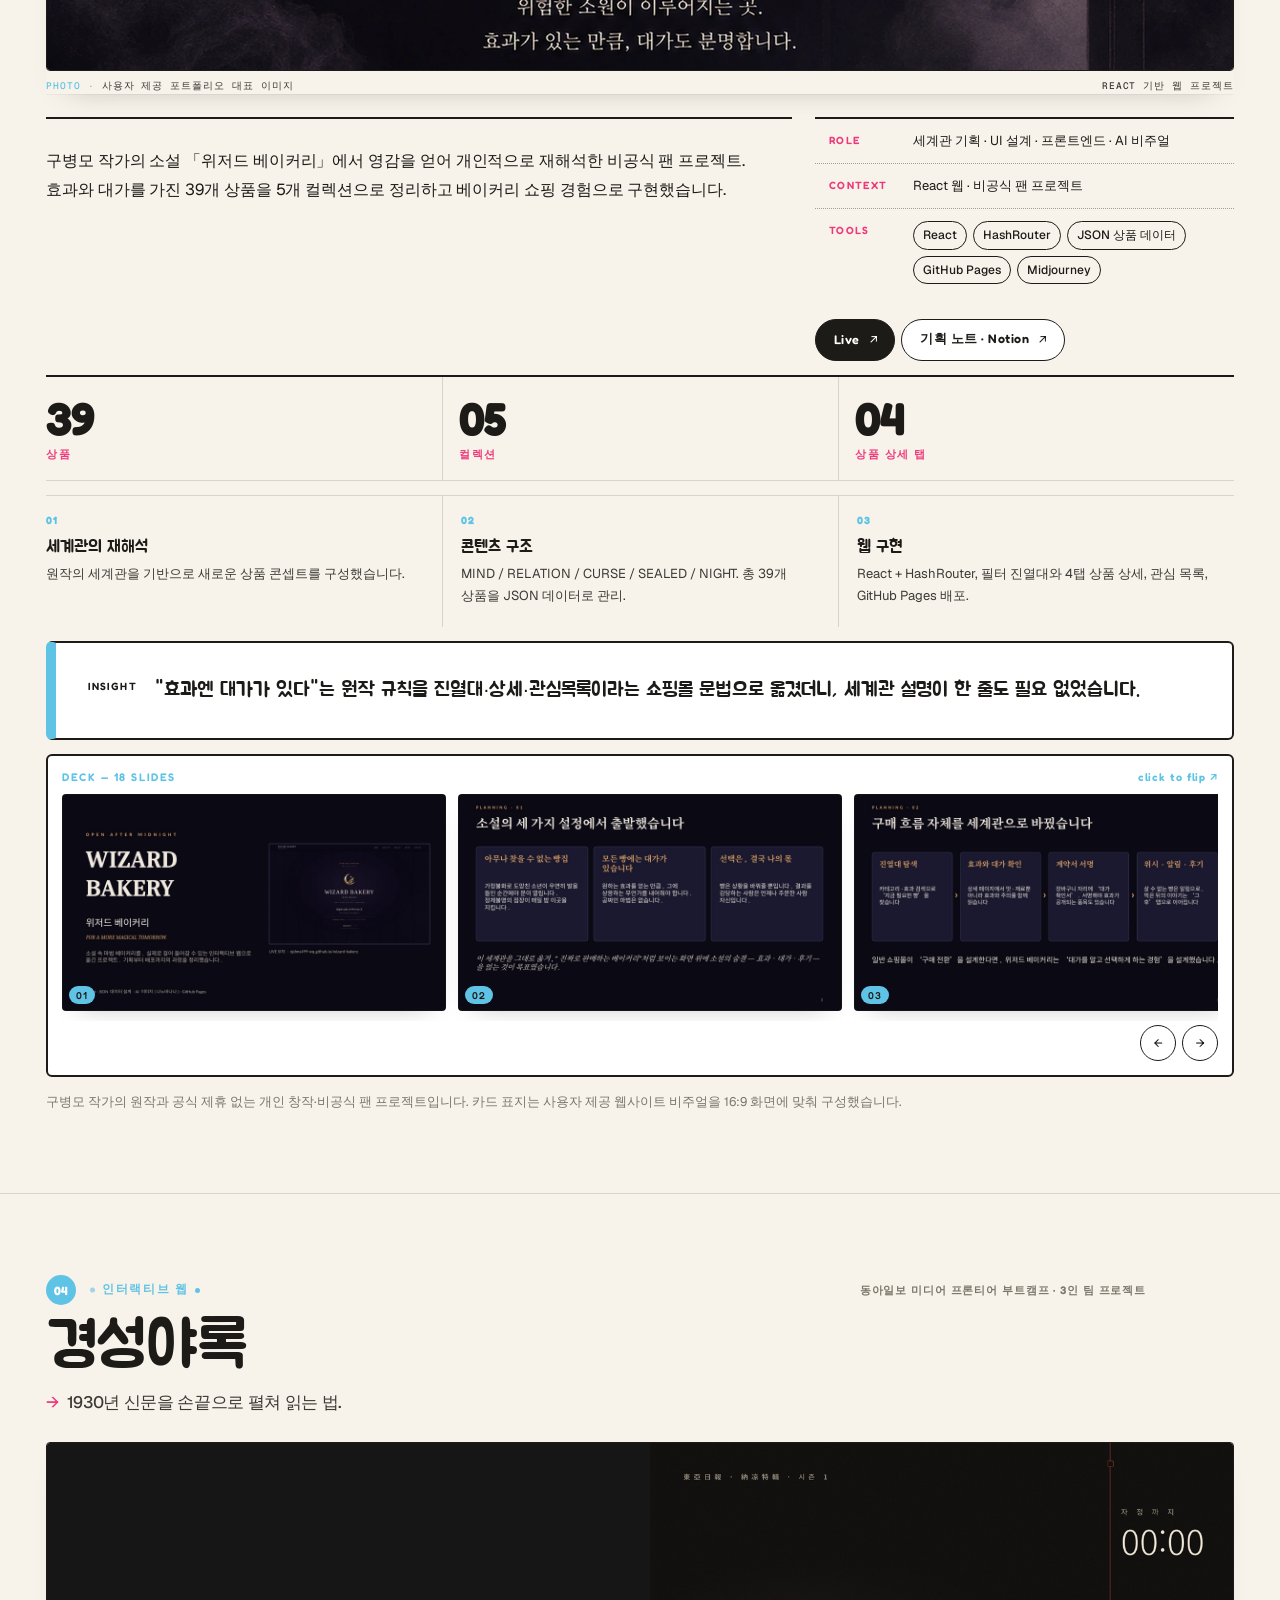
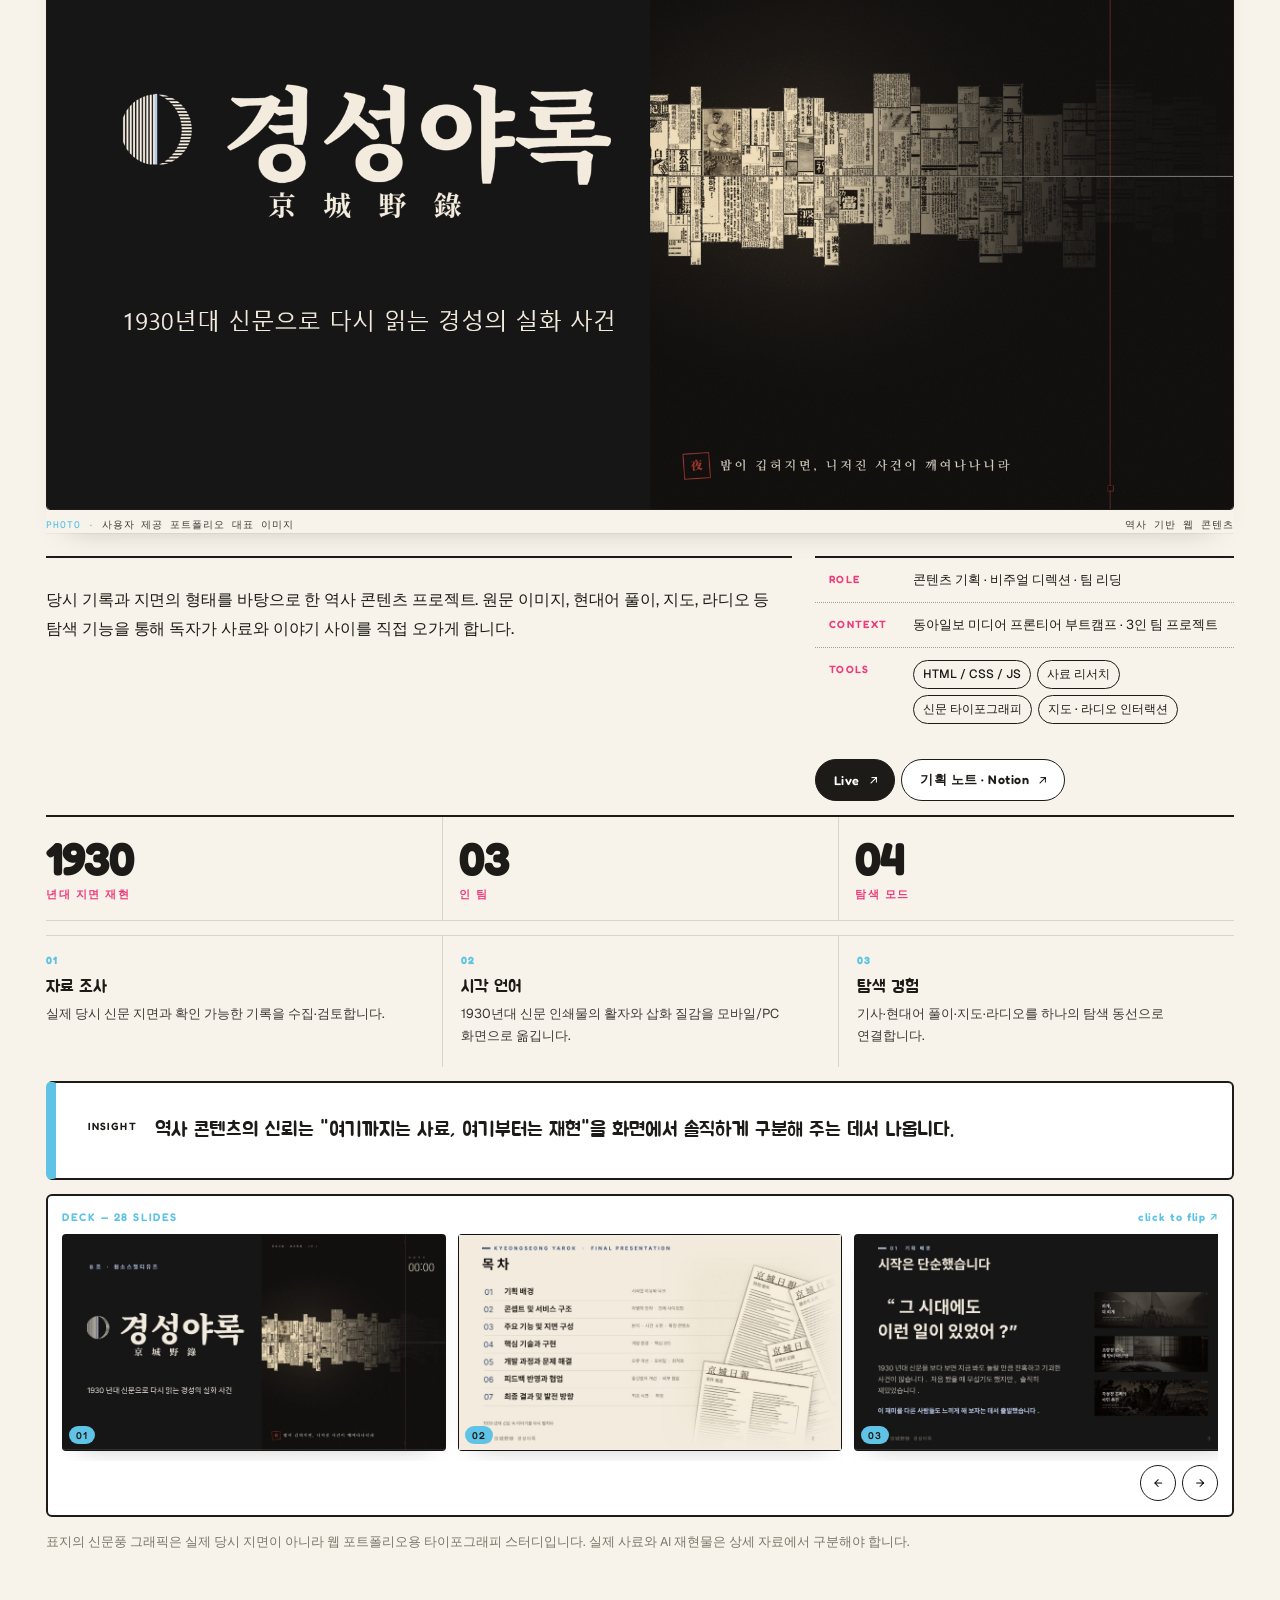
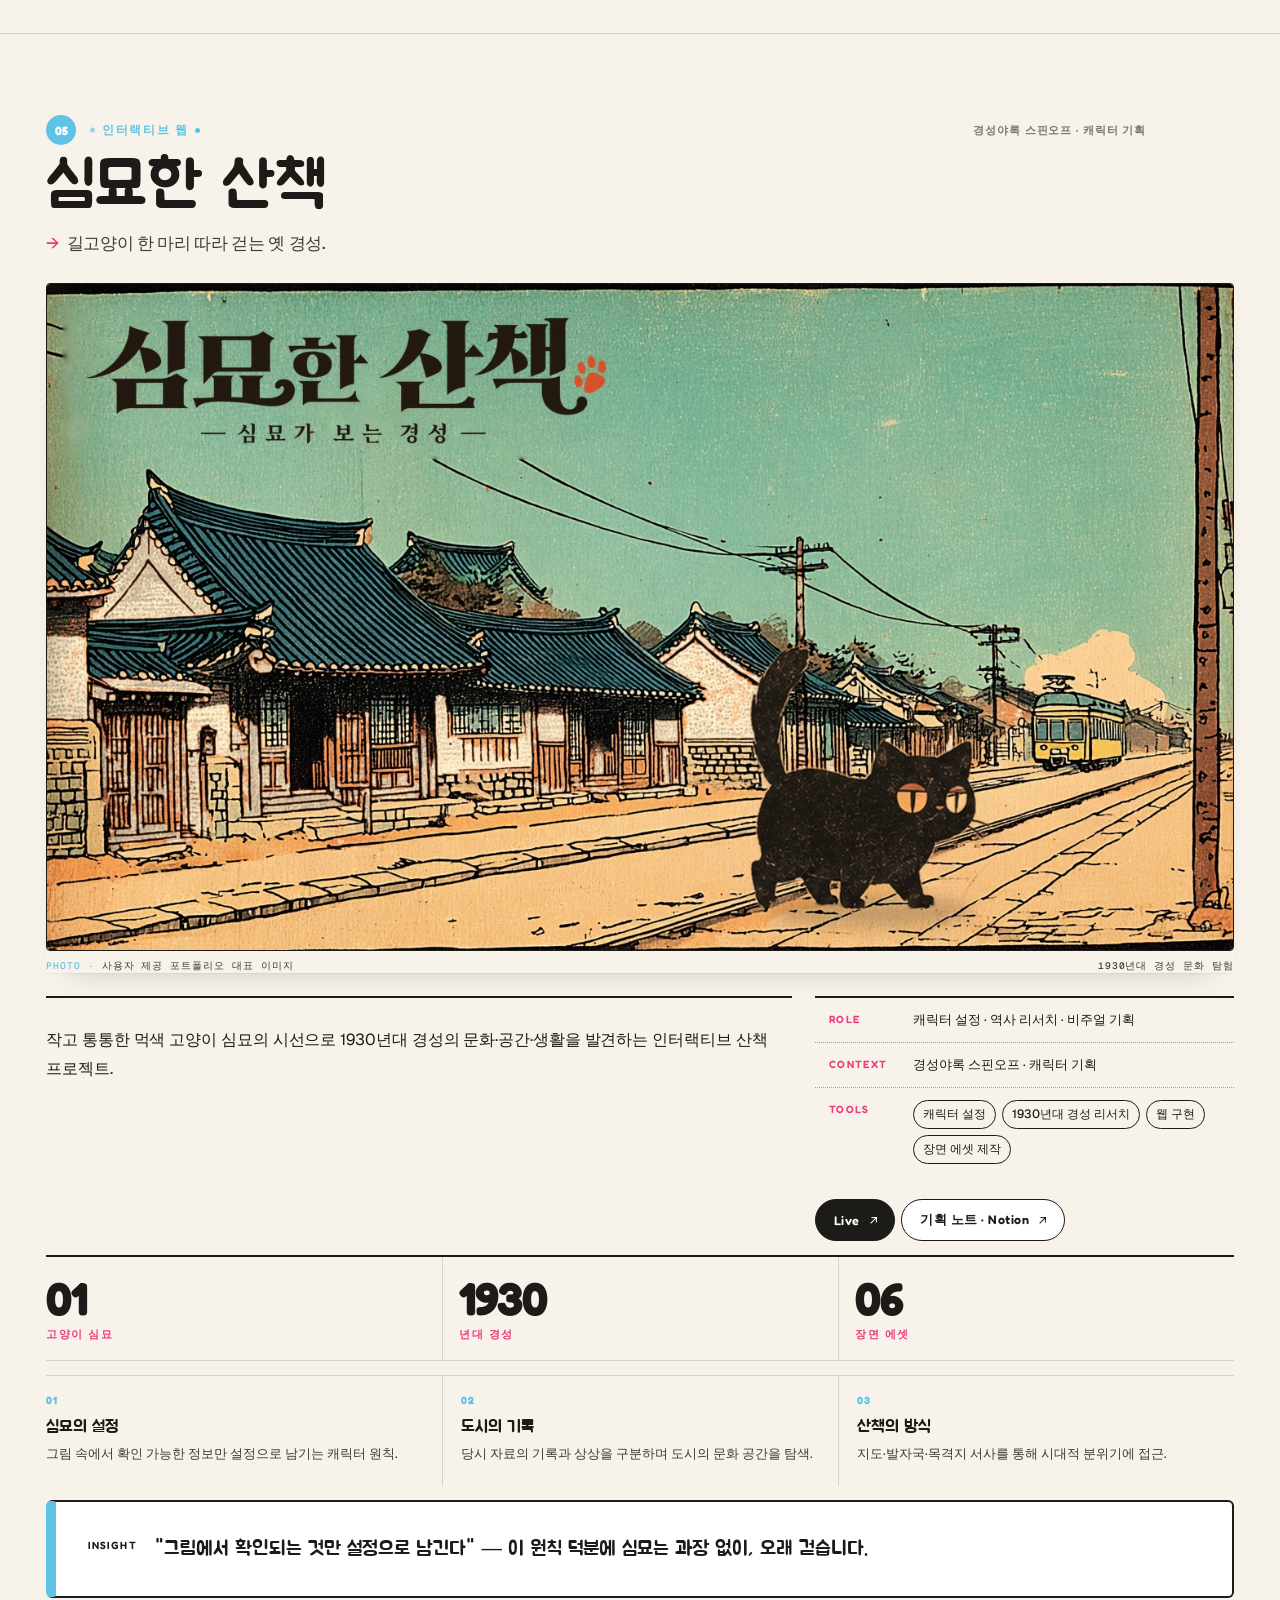
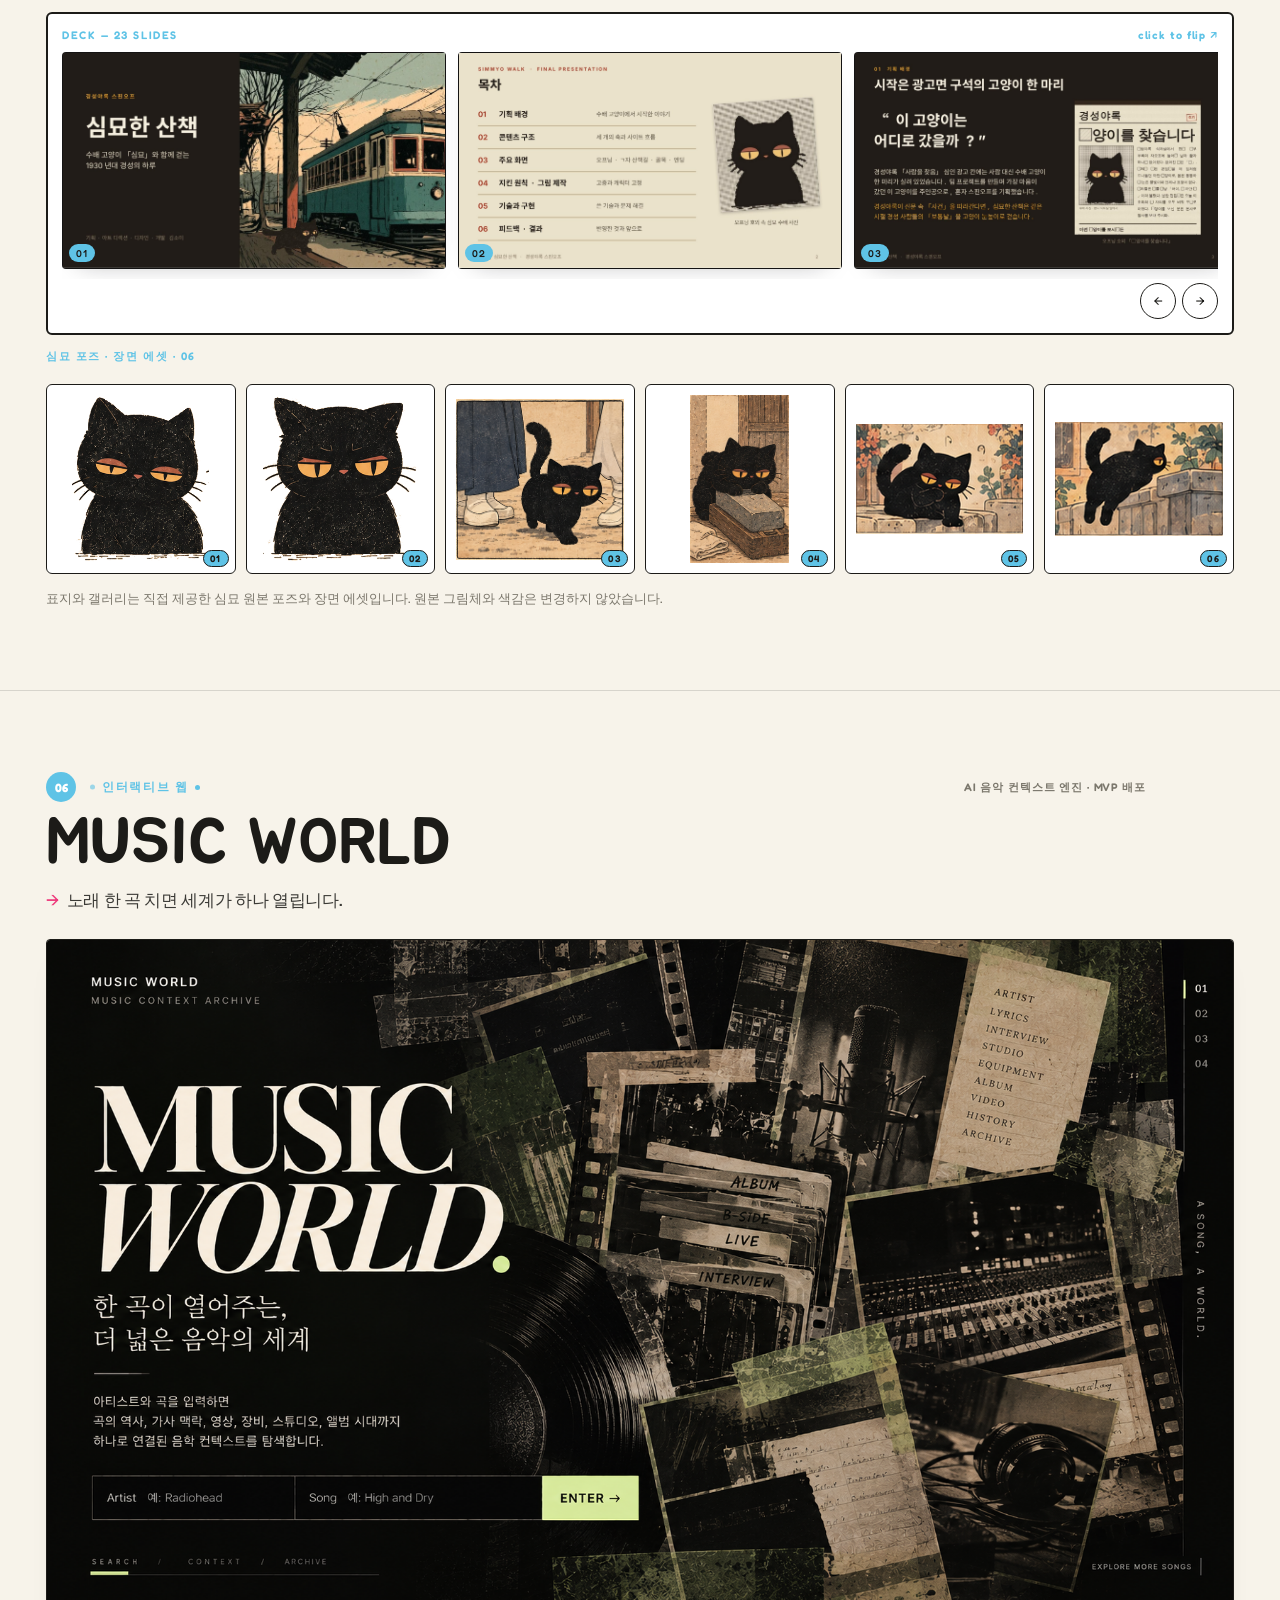
==== commit 6e4229e6: "v57 cover file, remove contact lede, about doodle align Co-Authored-By: Claude Fable 5.1 <noreply@an" ====
--- a/index.html
+++ b/index.html
@@ -44,7 +44,7 @@
 <main>
   <!-- ───── HERO ───── -->
   <section class="hero cover cover--photo" id="home">
-    <div class="cover-photo" aria-hidden="true"><img src="assets/cover/cover.jpg" alt="" onerror="this.src='assets/projects/covers/puddingberry.png';this.onerror=null"></div>
+    <div class="cover-photo" aria-hidden="true"><img src="assets/cover/cover.jpg?v=56" alt="" onerror="this.src='assets/projects/covers/puddingberry.png';this.onerror=null"></div>
     <div class="wrap cover-in">
       <p class="cover-strap">스타일리스트 출신 비주얼 디렉터의 첫 번째 호. 옷걸이에서 시작해 고양이·빵집·운석까지 — <b>작업 10개</b>를 담았습니다.</p>
       <h1 class="bubble" aria-label="SOY KIM">SOY<span>KIM</span></h1>
@@ -93,7 +93,7 @@
     <div class="wrap">
       <p class="contact-eyebrow">03 — Contact</p>
       <h2 class="contact-title bubble bubble--sm">Let's<br>work<span>together<i class="reg">!</i></span></h2>
-      <img class="contact-doodle" src="assets/sketch/contact.png" alt="" loading="lazy" onerror="this.remove()"><p class="contact-lede">화보든 캐릭터든 웹이든 AI든 — 같이 만들면 더 재밌습니다. 커피는 제가 삽니다.</p>
+      <img class="contact-doodle" src="assets/sketch/contact.png" alt="" loading="lazy" onerror="this.remove()">
       <div class="contact-row" id="contactRow"></div>
     </div>
   </section>
--- a/styles.css
+++ b/styles.css
@@ -1248,3 +1248,9 @@
 .cover-line .c1{color:#fff}.cover-line .c2{color:var(--yellow)}
 @media(max-width:900px){.cover-photo img{object-position:50% 70%}}
 @media(max-width:900px){.cover-in{min-height:168vw}.cover-photo img{object-position:50% 55%}}
+/* 소개: 나무늘보 낙서 위치 정돈 — 사진 밖, 캡션 옆 */
+.about-doodle{position:static;width:72px;transform:none;display:inline-block;vertical-align:middle;margin:6px 0 0 6px}
+.about-portrait--sloth{display:grid;grid-template-columns:1fr auto;gap:0 8px;align-items:end}
+.about-portrait--sloth .about-portrait-frame{grid-column:1/-1}
+.about-portrait--sloth figcaption{grid-column:1}
+.contact-doodle{margin-bottom:18px}
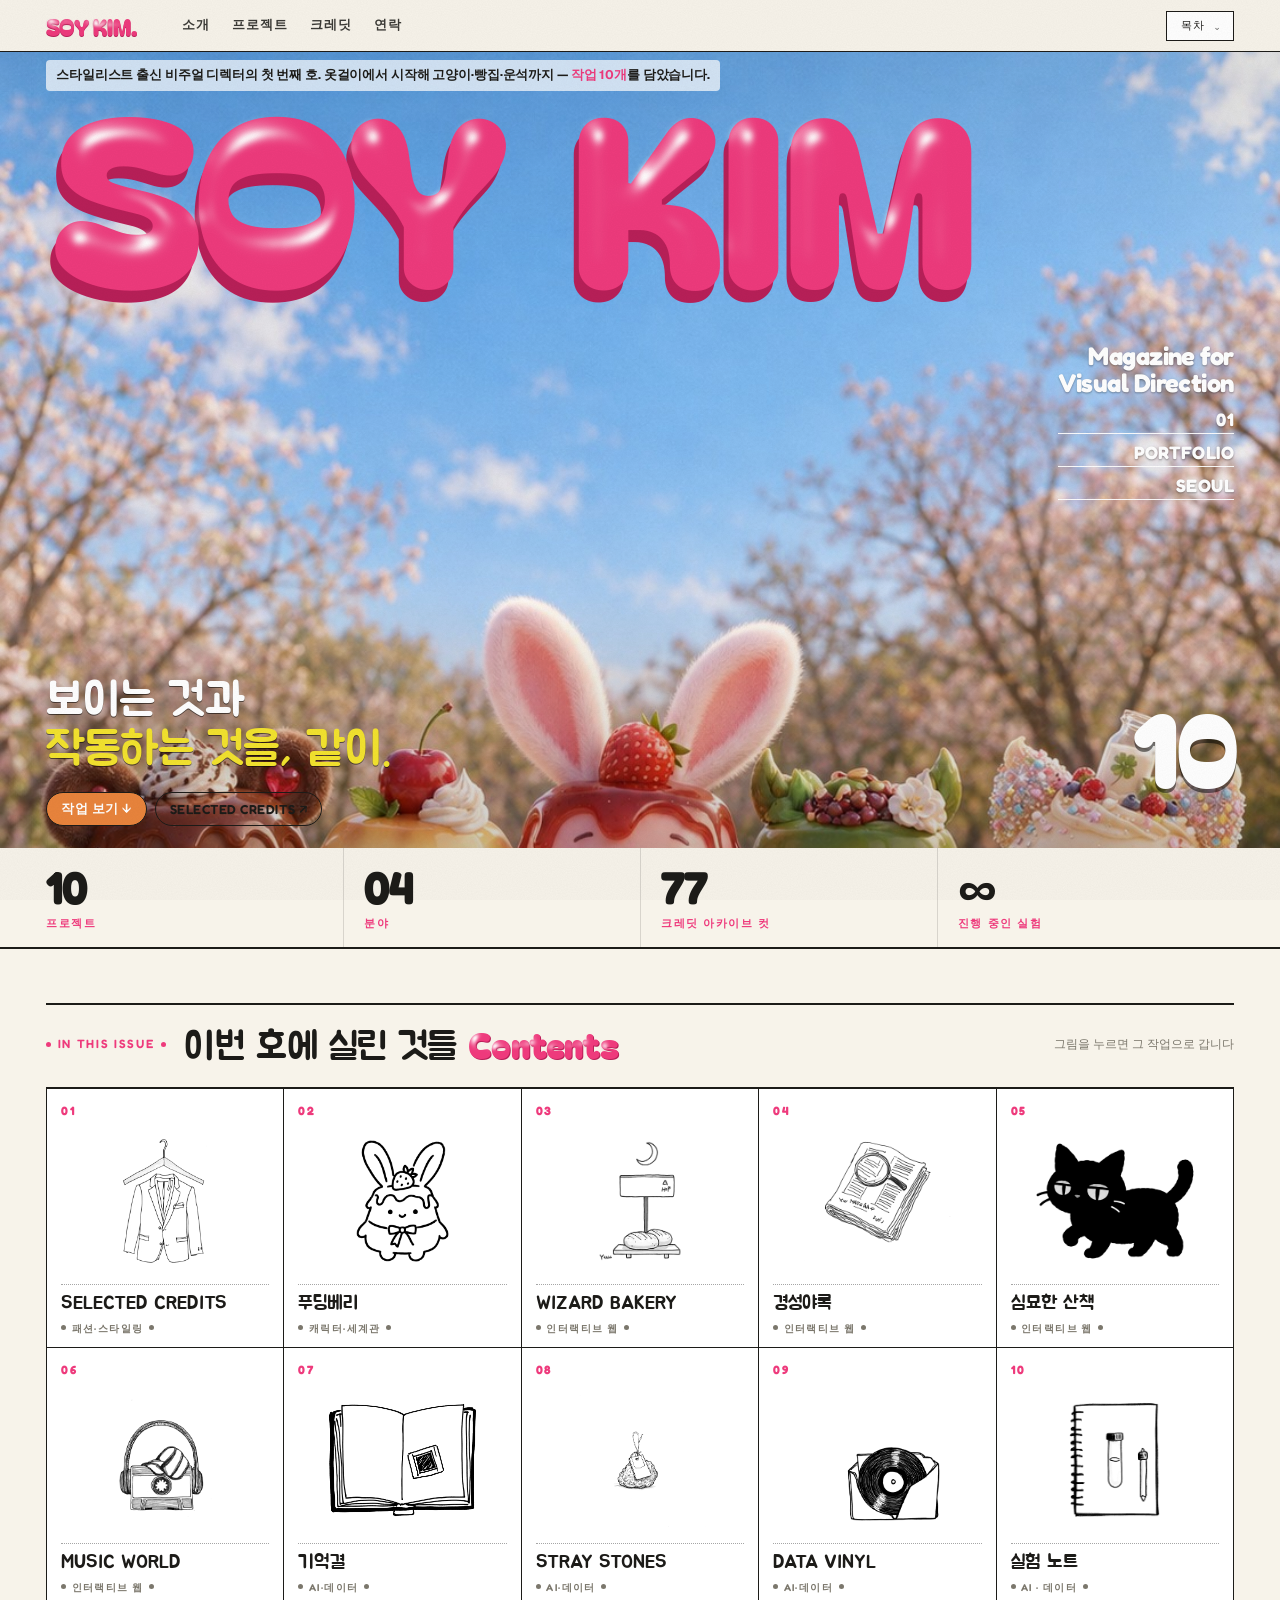
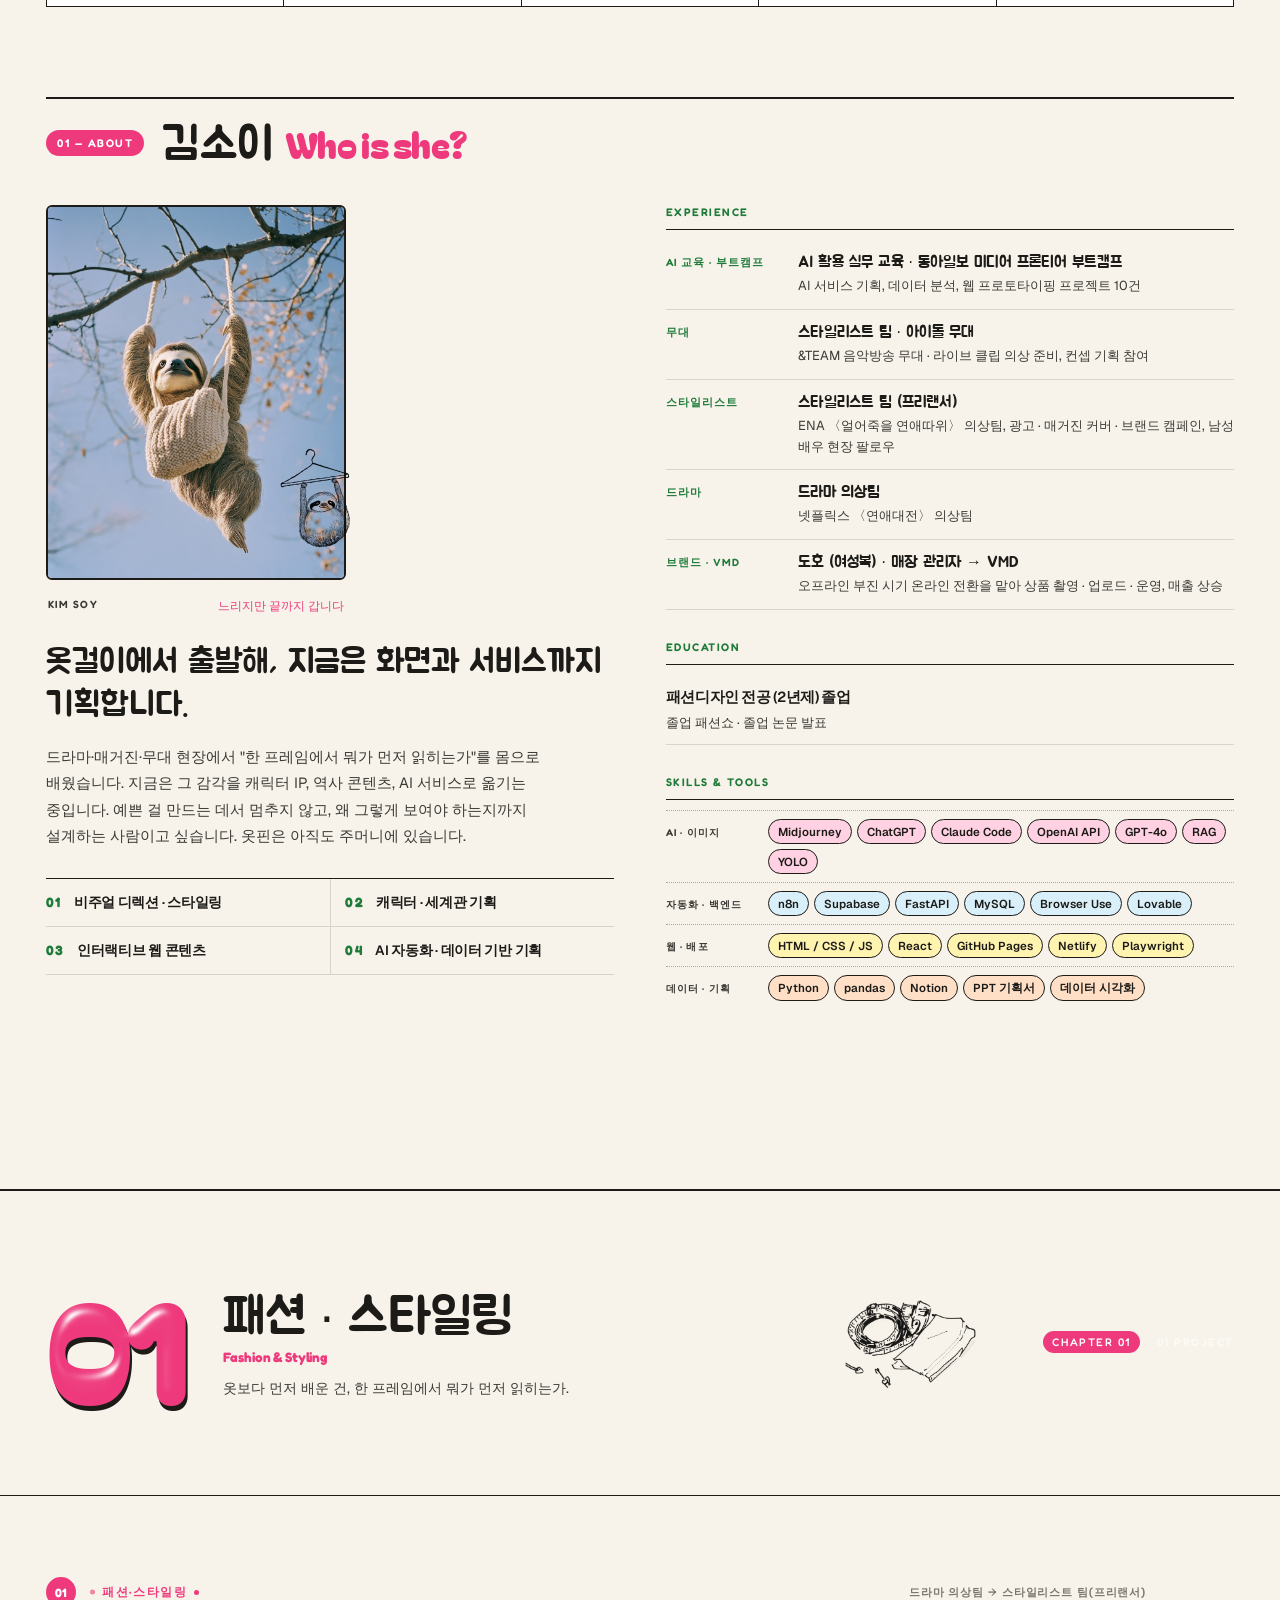
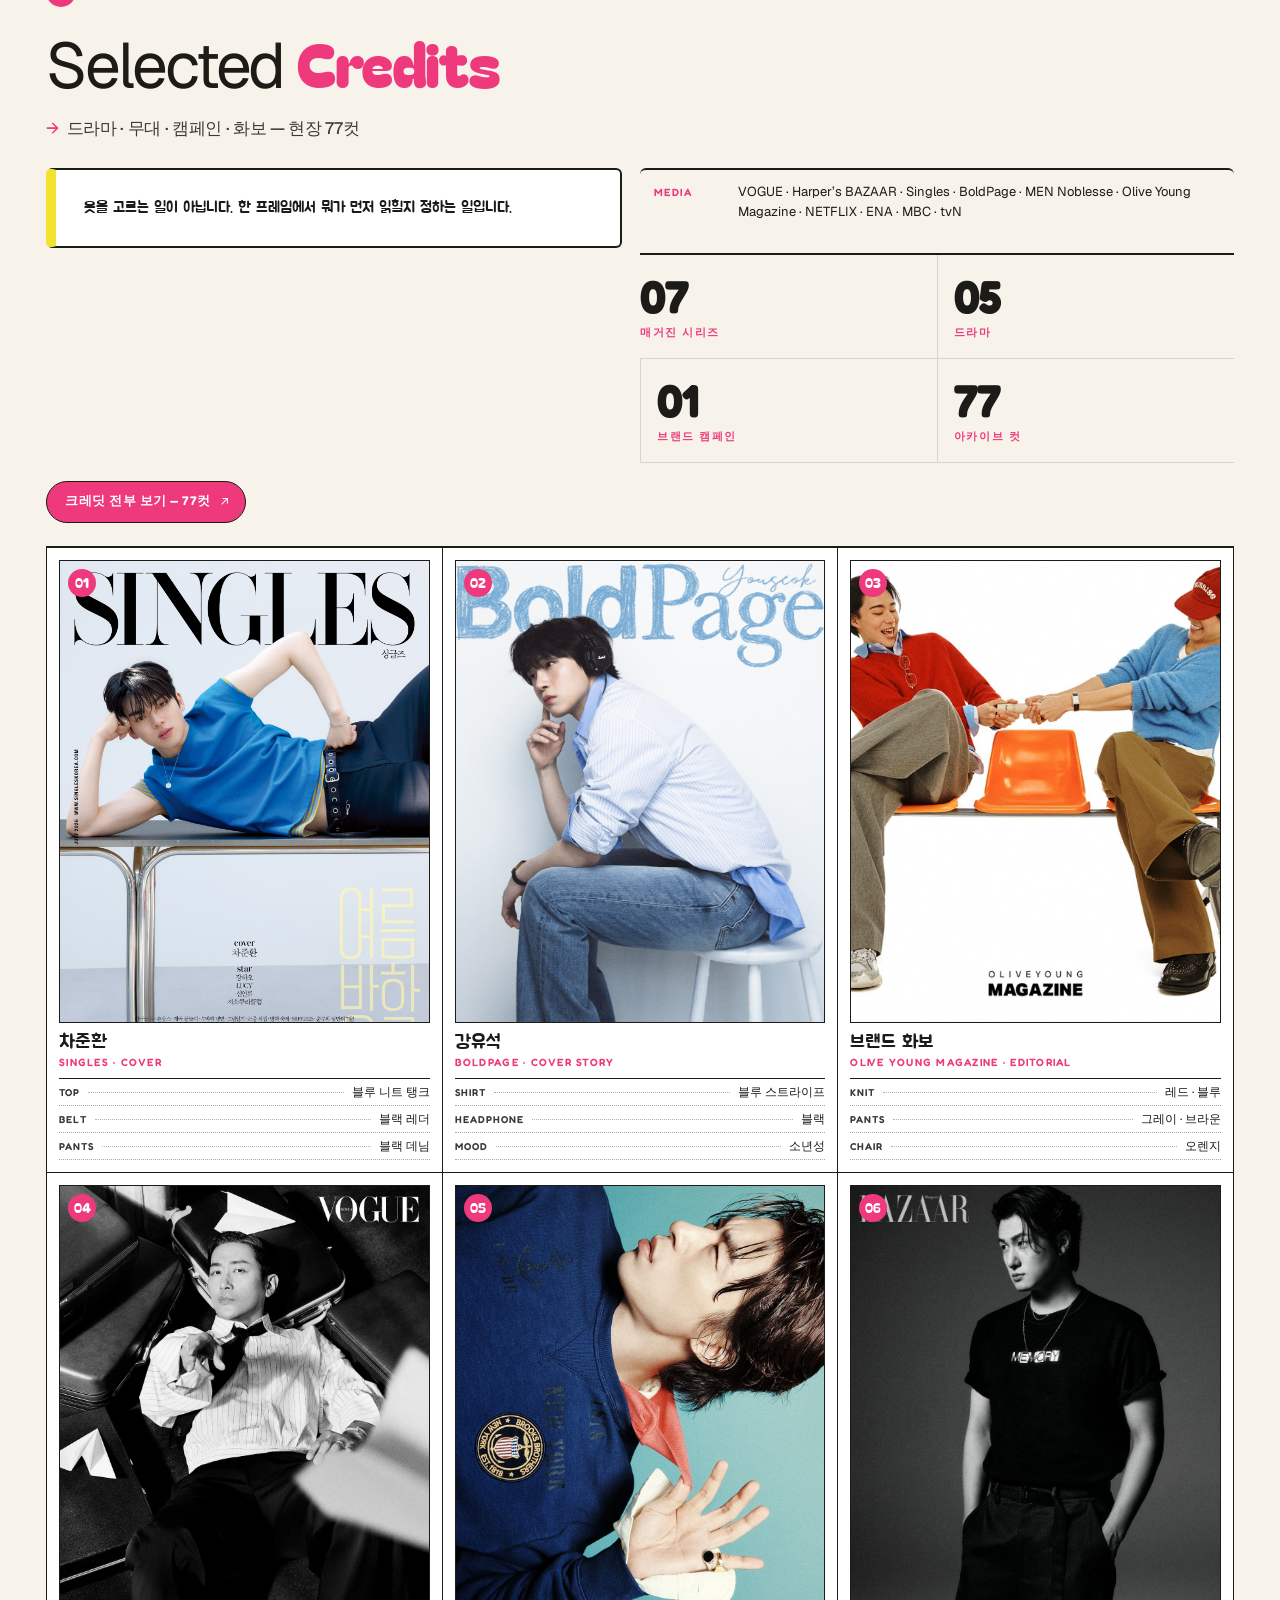
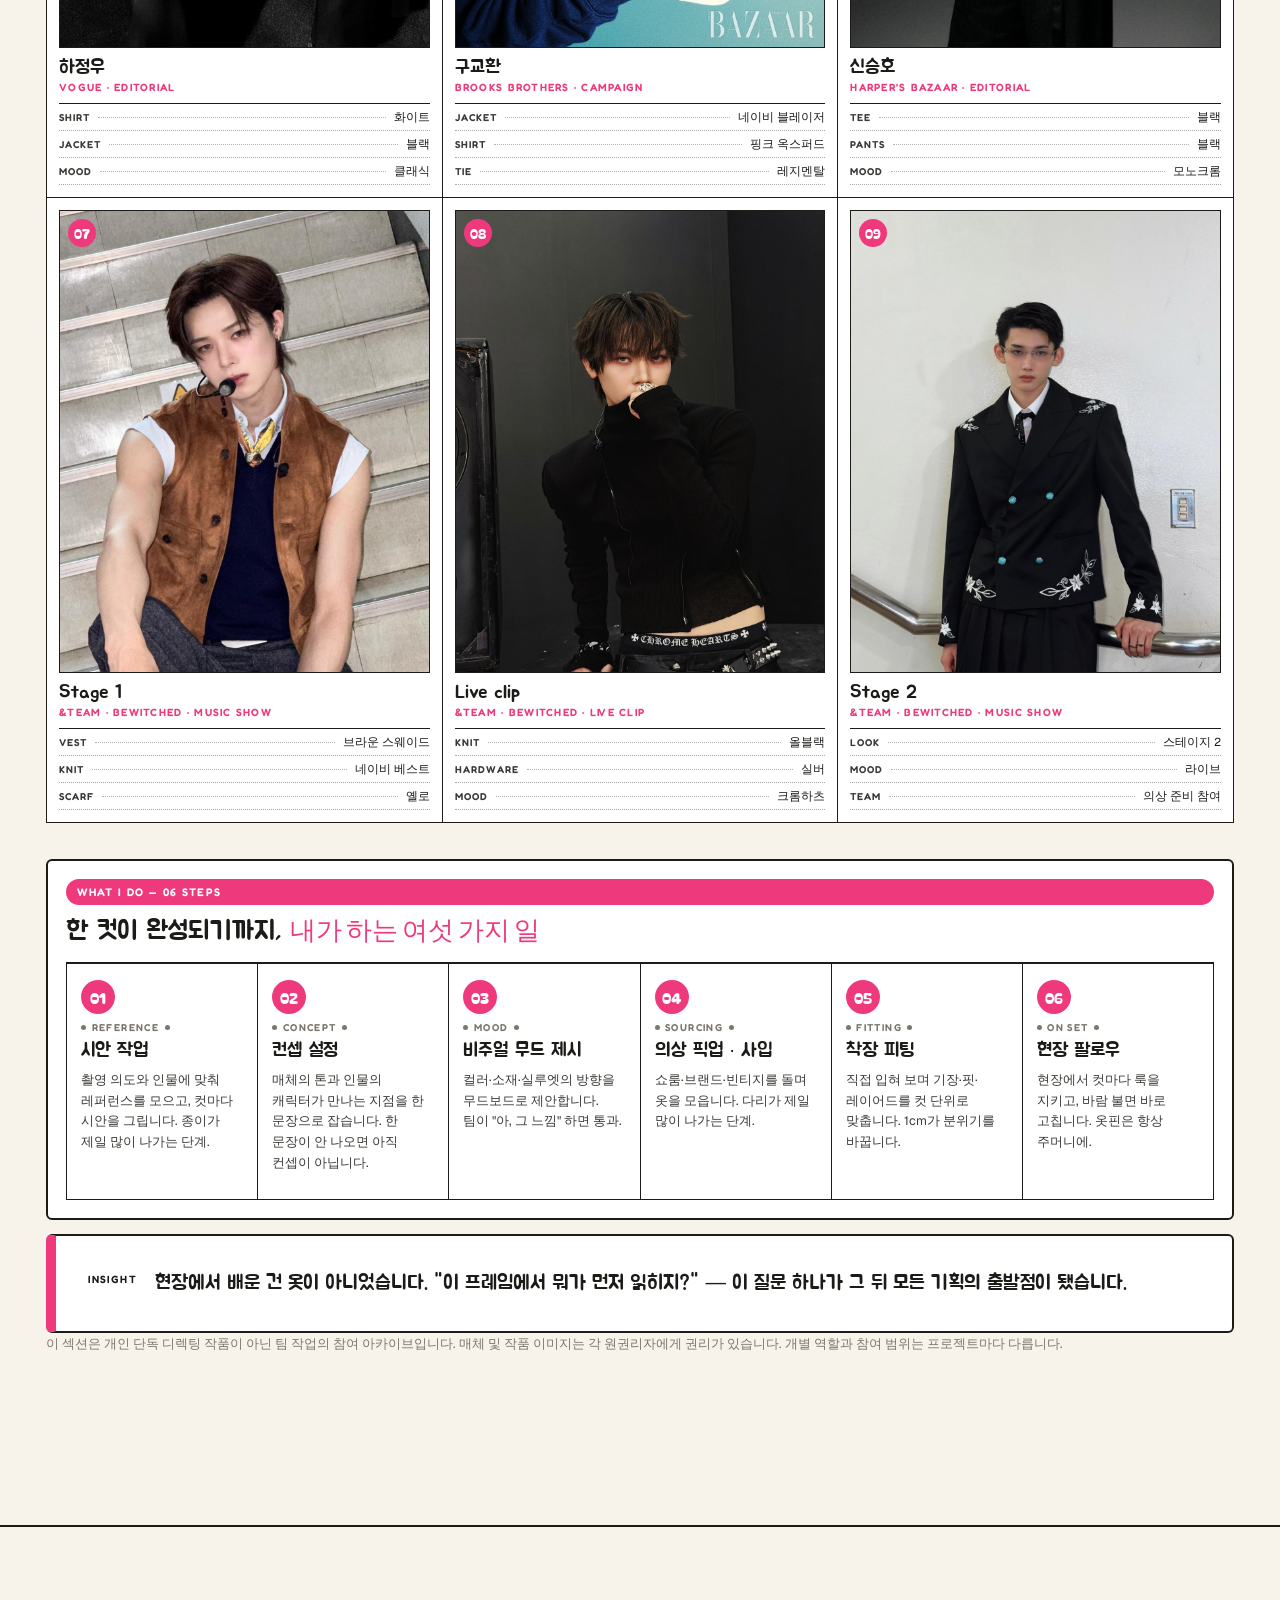
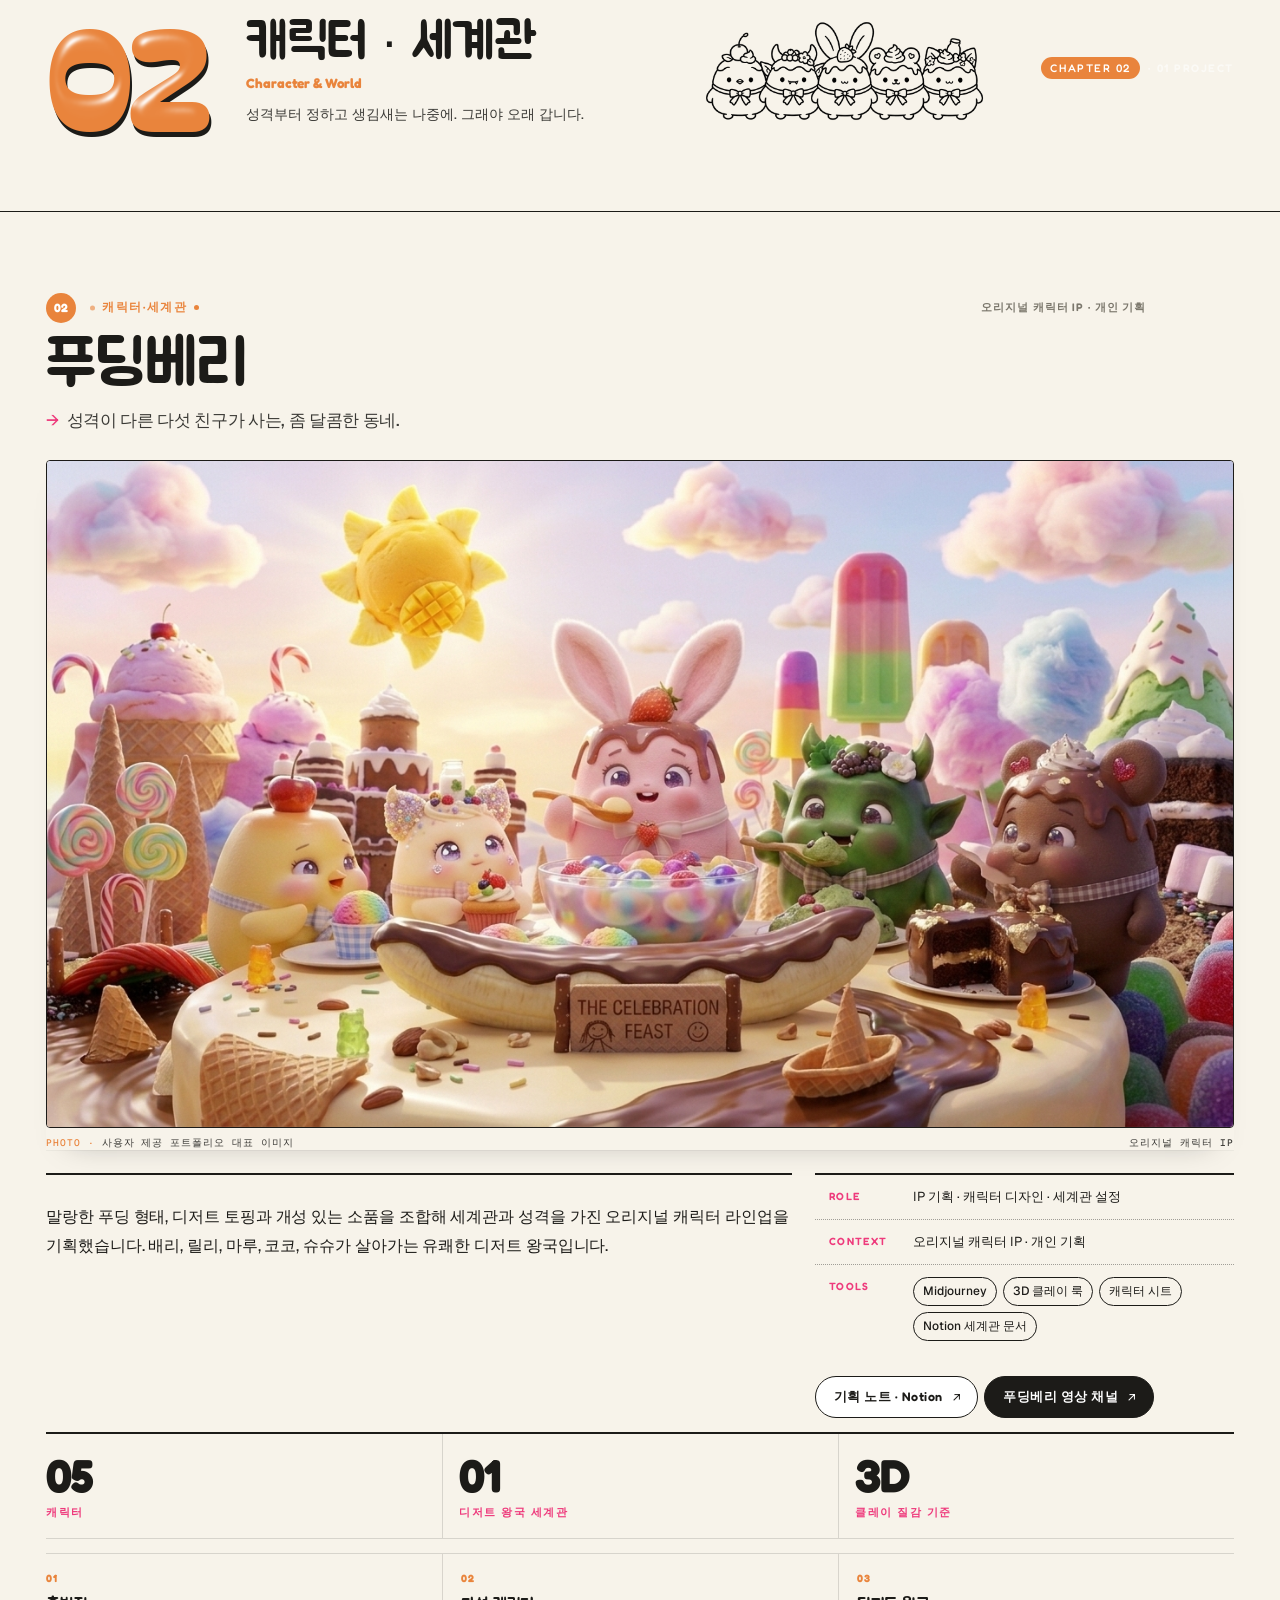
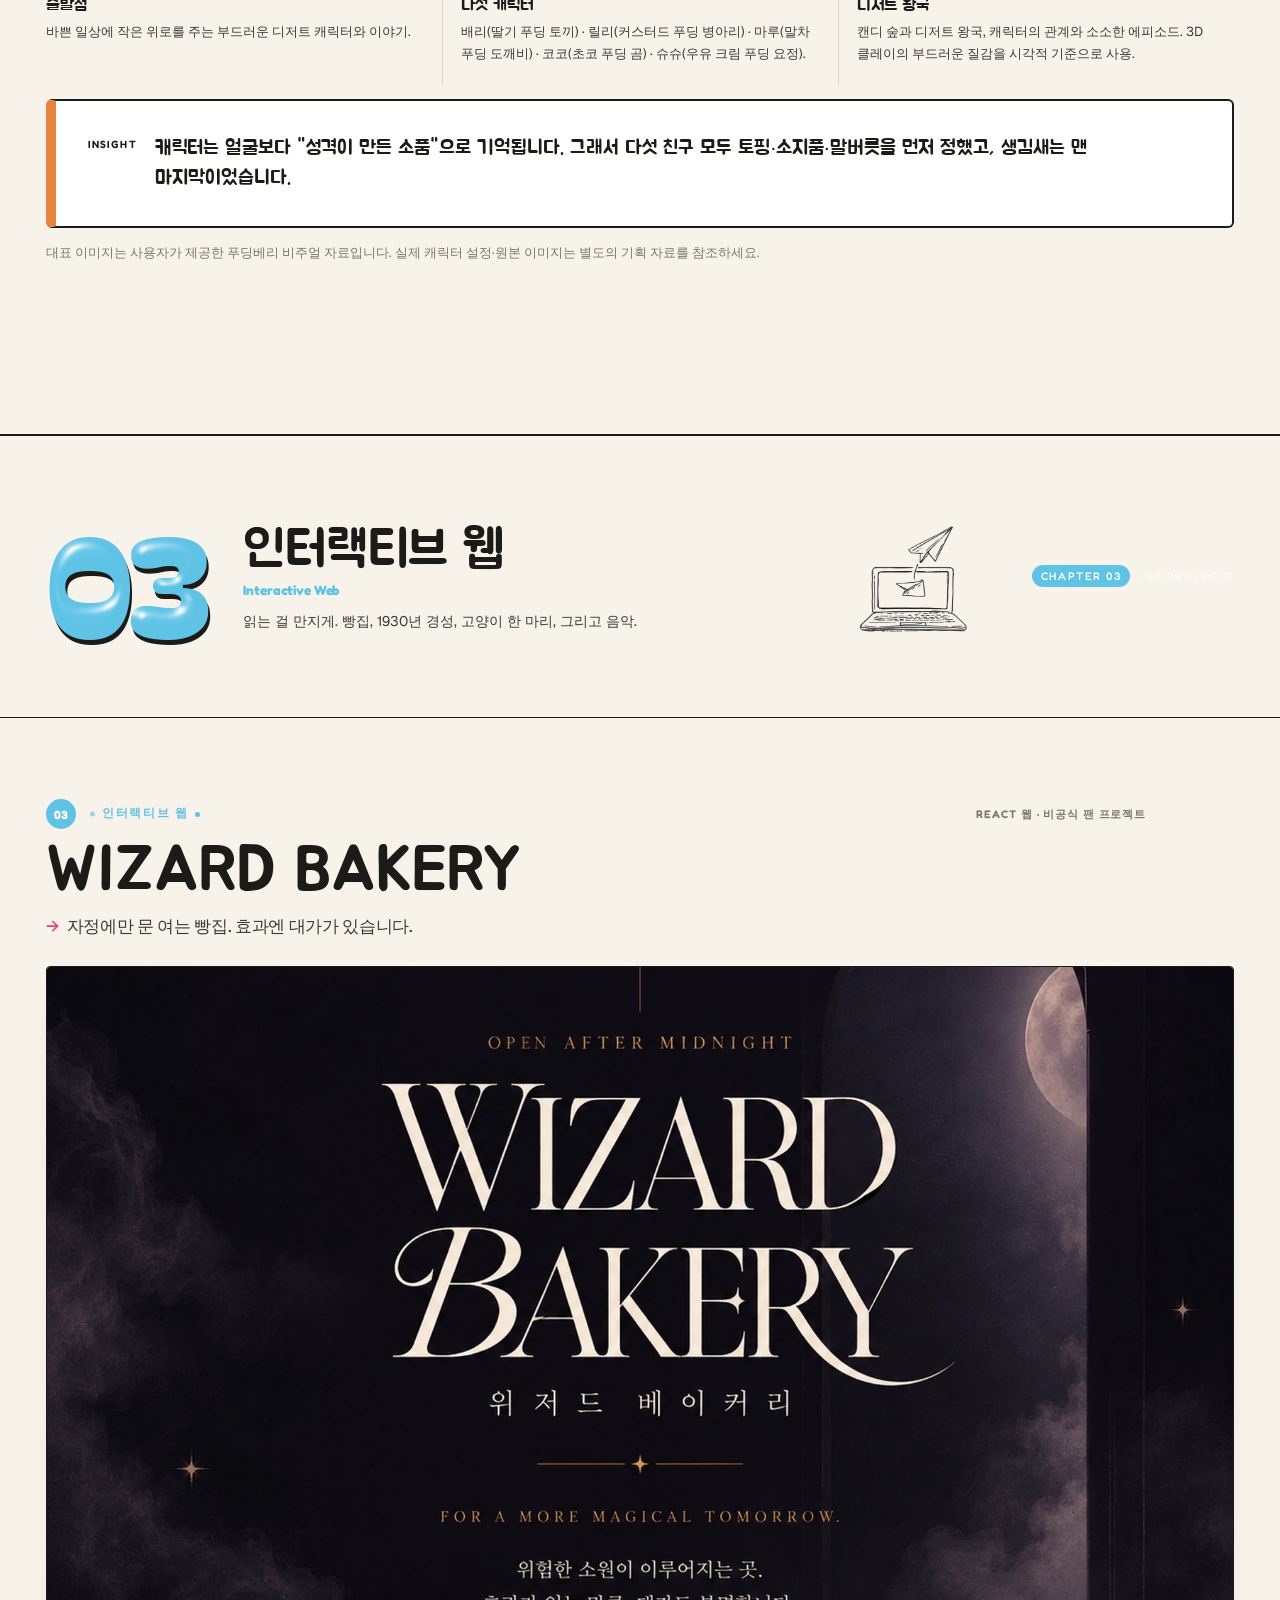
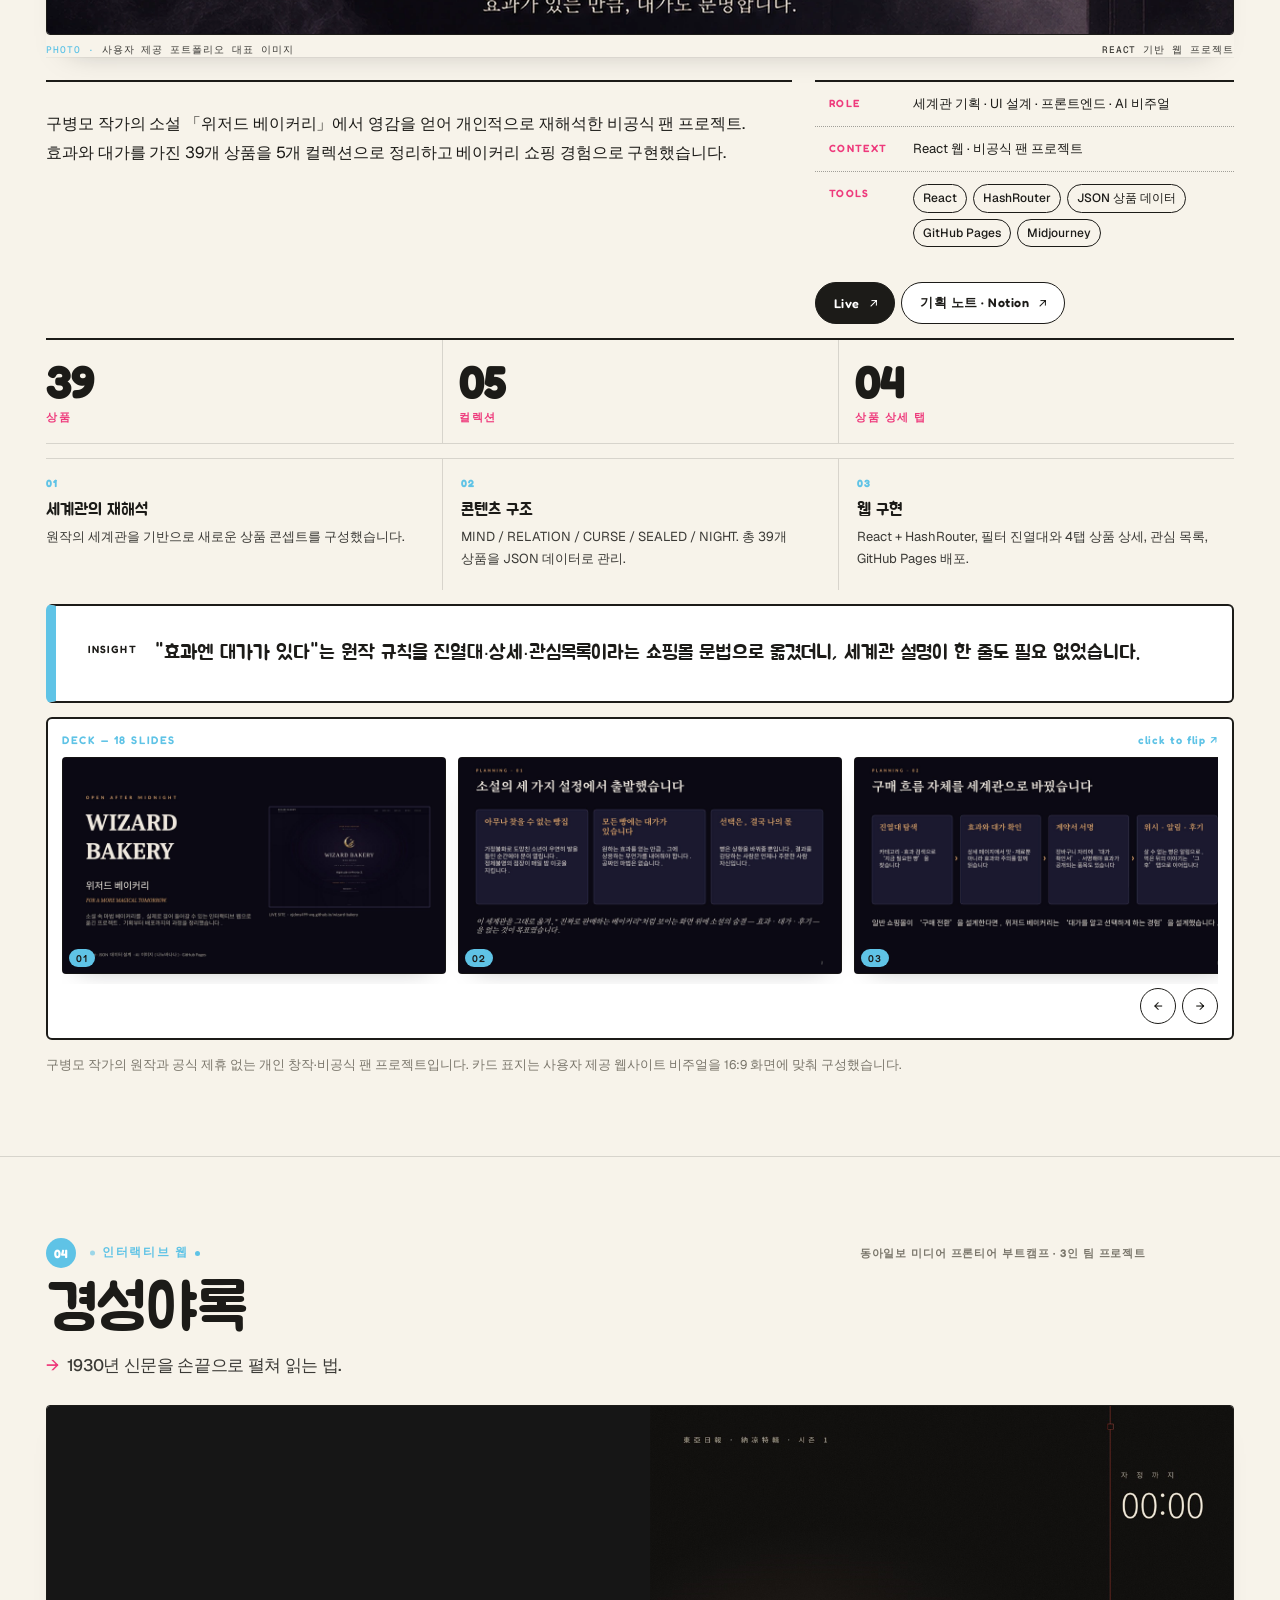
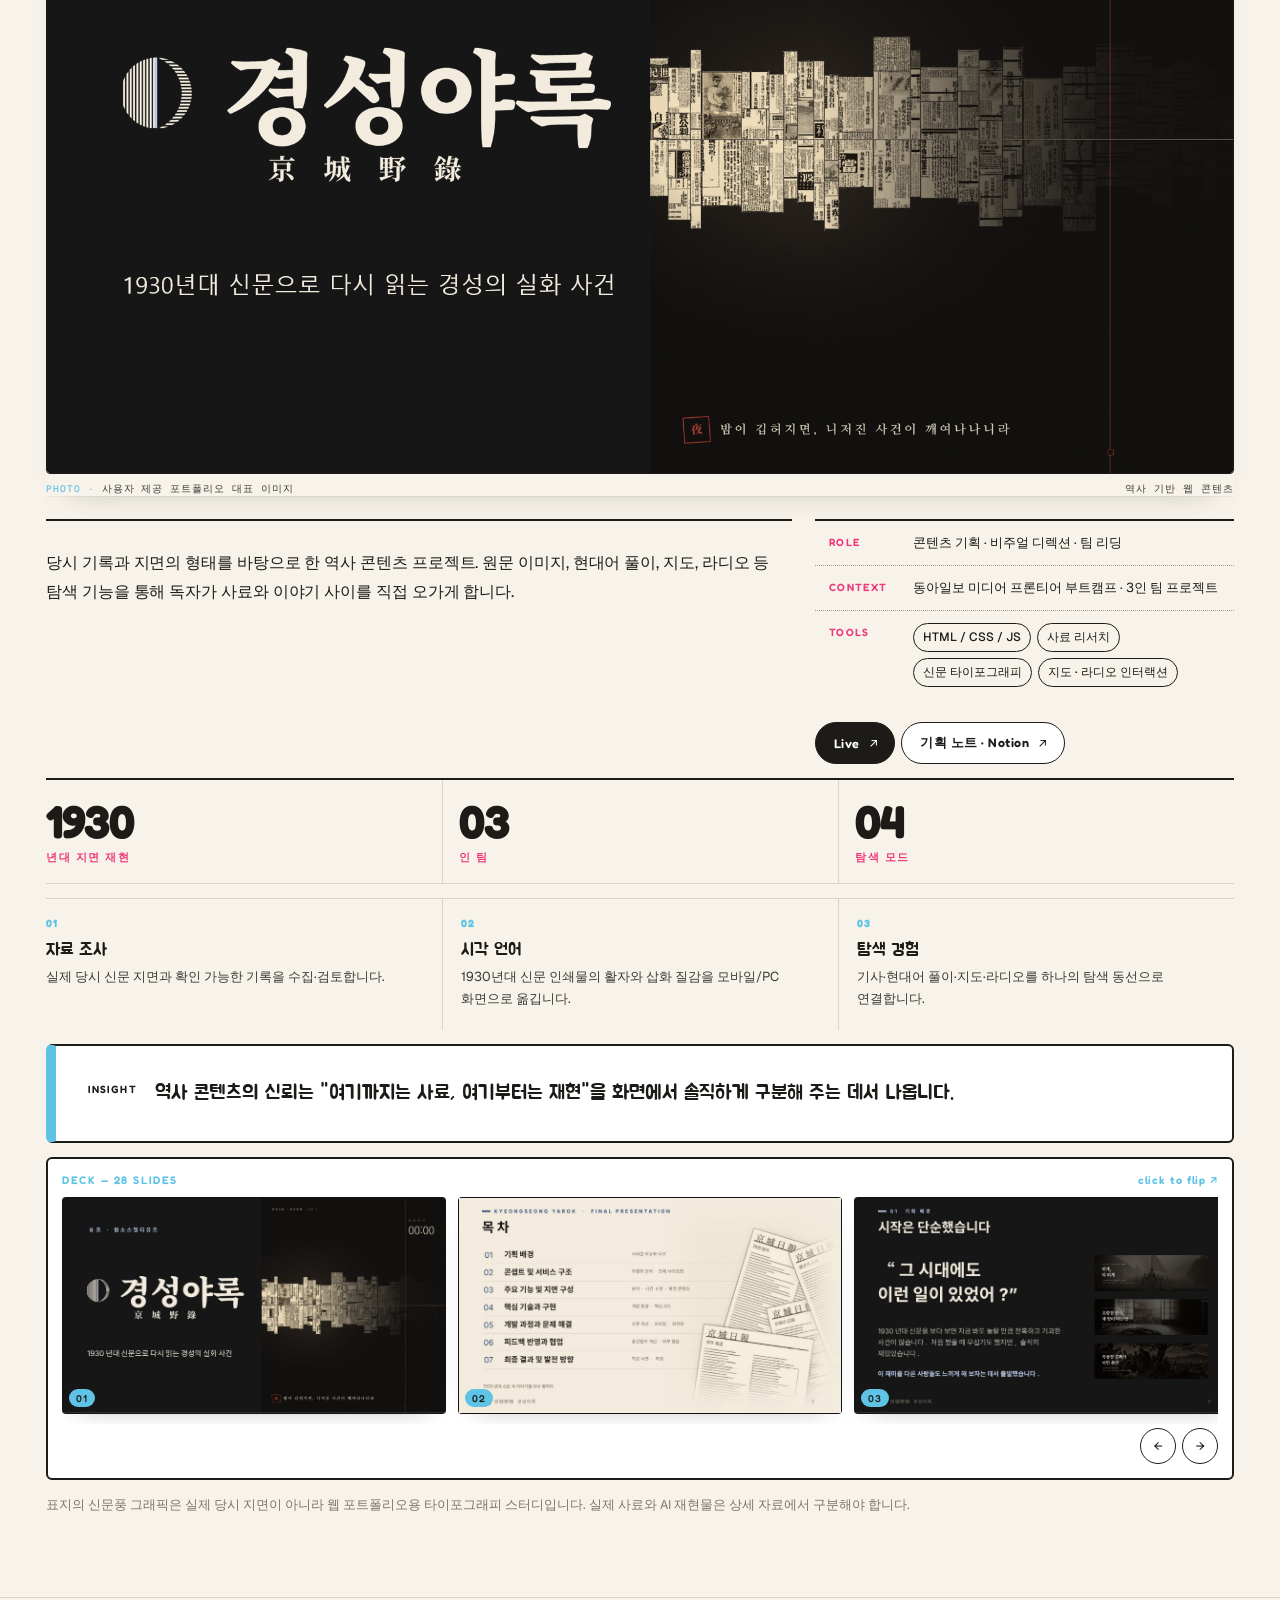
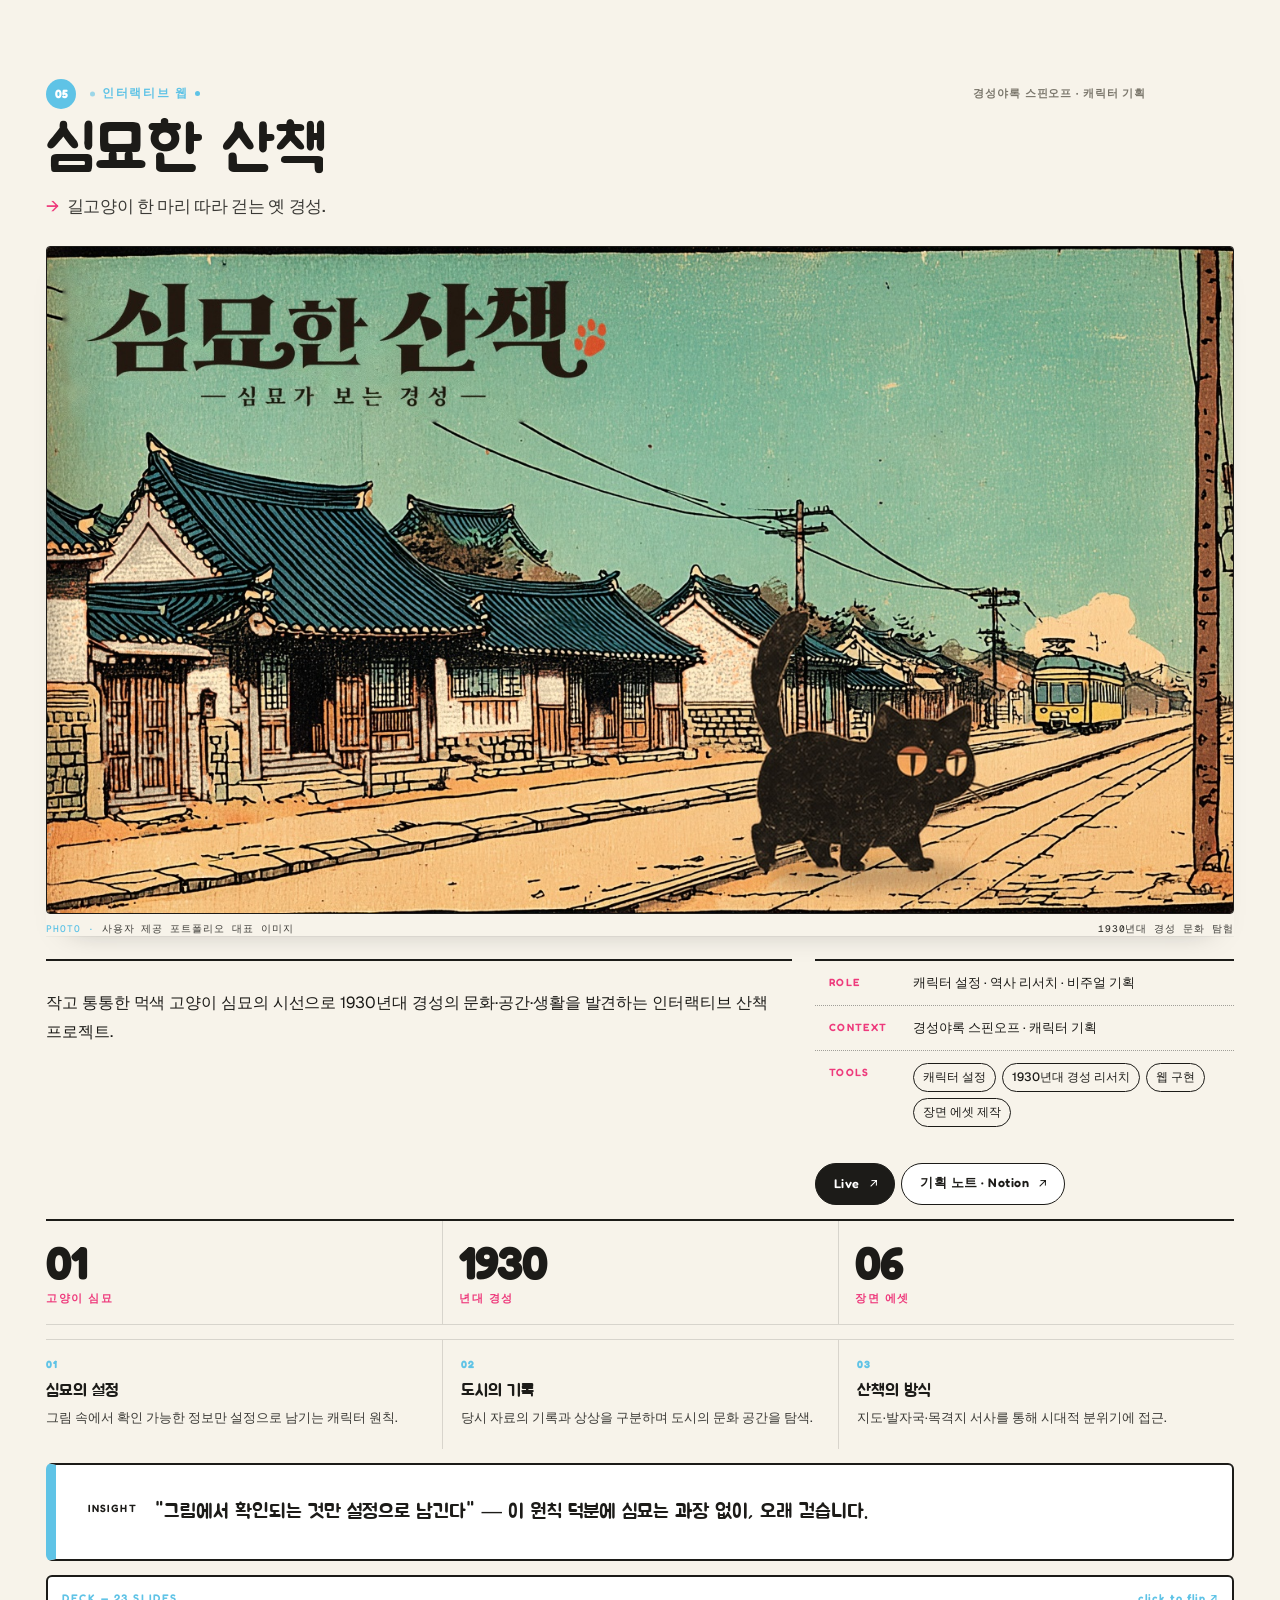
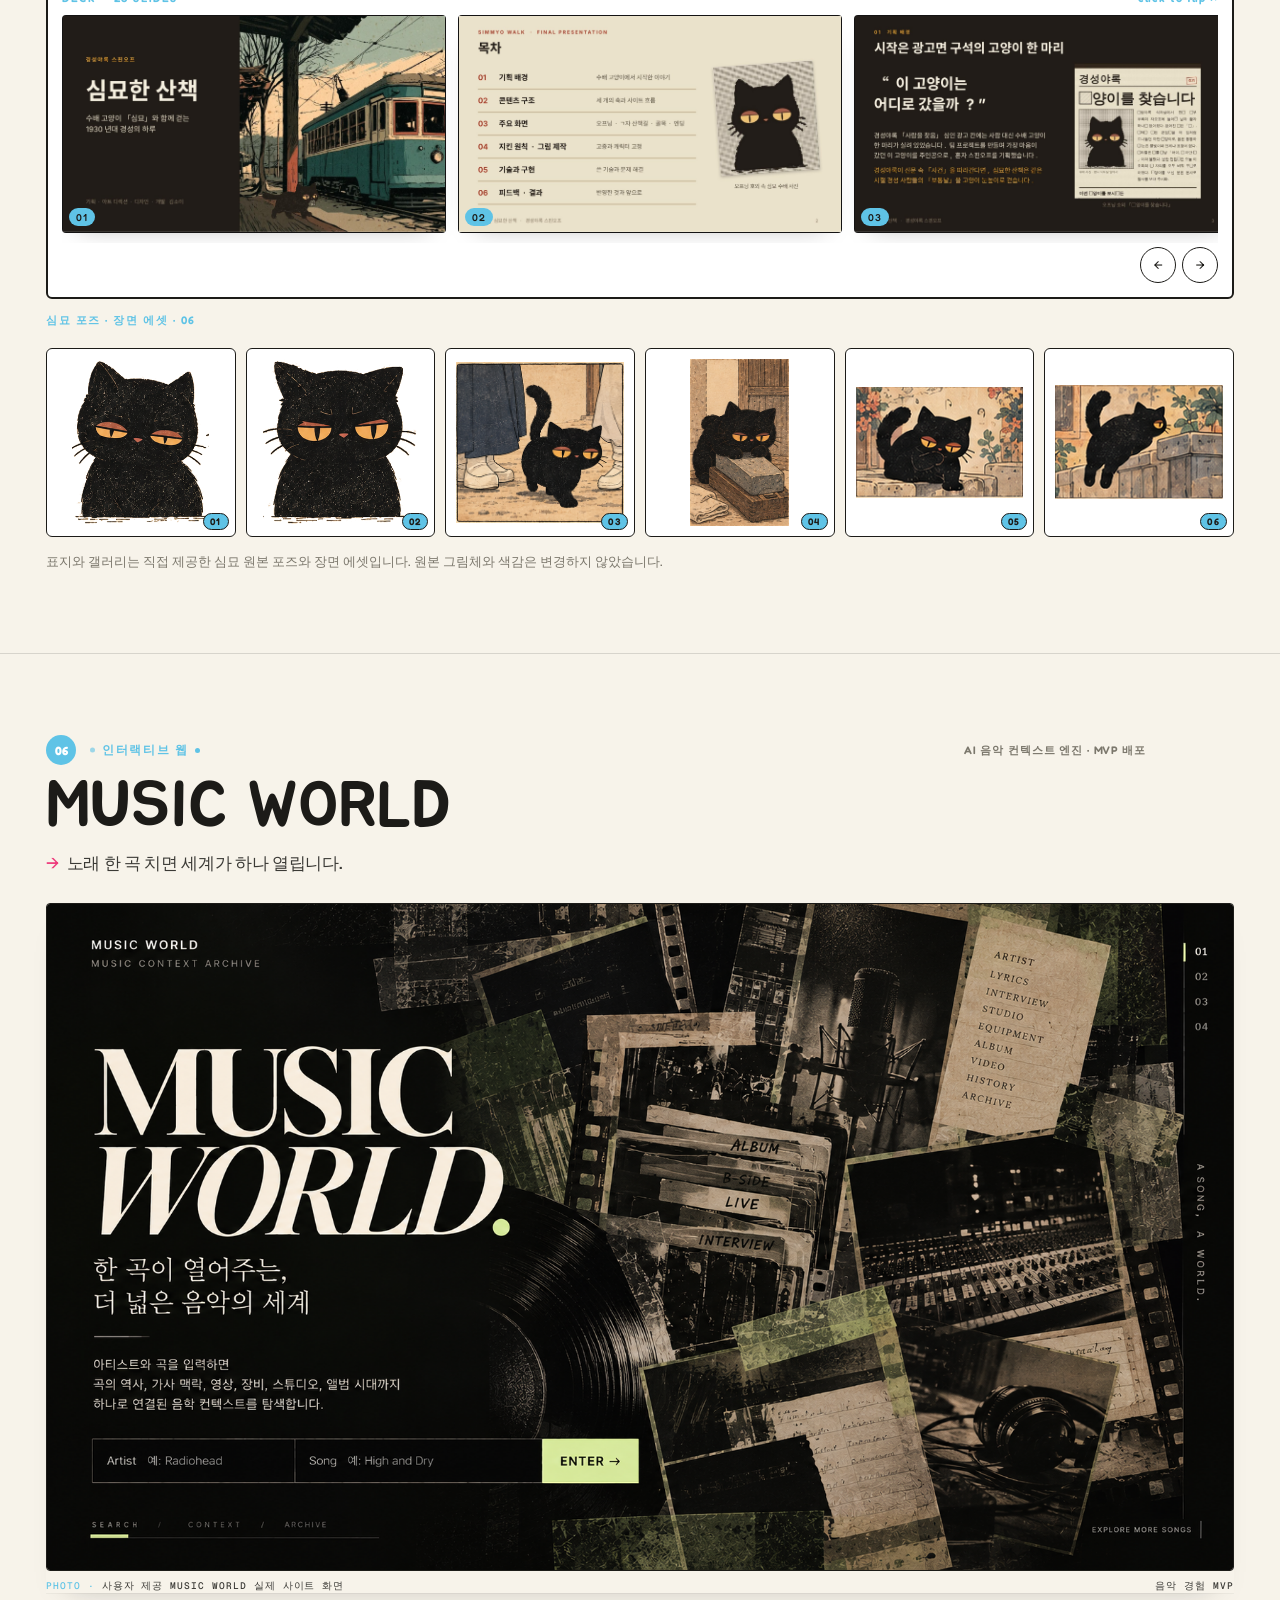
==== commit 6f53daca: "v58 cover: logo in sky, faces clear; about header align Co-Authored-By: Claude Fable 5.1 <noreply@an" ====
--- a/index.html
+++ b/index.html
@@ -44,7 +44,7 @@
 <main>
   <!-- ───── HERO ───── -->
   <section class="hero cover cover--photo" id="home">
-    <div class="cover-photo" aria-hidden="true"><img src="assets/cover/cover.jpg?v=56" alt="" onerror="this.src='assets/projects/covers/puddingberry.png';this.onerror=null"></div>
+    <div class="cover-photo"><img src="assets/cover/cover.jpg?v=56" alt="" onerror="this.src='assets/projects/covers/puddingberry.png';this.onerror=null">
     <div class="wrap cover-in">
       <p class="cover-strap">스타일리스트 출신 비주얼 디렉터의 첫 번째 호. 옷걸이에서 시작해 고양이·빵집·운석까지 — <b>작업 10개</b>를 담았습니다.</p>
       <h1 class="bubble" aria-label="SOY KIM">SOY<span>KIM</span></h1>
@@ -58,6 +58,7 @@
         <a href="#projects" class="btn btn--dark">작업 보기 ↓</a>
         <a href="credits.html" class="btn">Selected Credits ↗</a>
       </div>
+    </div>
     </div>
     <div class="wrap">
       <ul class="hero-stats" id="heroStats" aria-label="포트폴리오 요약"></ul>
--- a/styles.css
+++ b/styles.css
@@ -1254,3 +1254,60 @@
 .about-portrait--sloth .about-portrait-frame{grid-column:1/-1}
 .about-portrait--sloth figcaption{grid-column:1}
 .contact-doodle{margin-bottom:18px}
+/* ═══ v58 — 표지: 로고는 하늘에, 캐릭터 얼굴 비움 ═══ */
+.cover-photo{aspect-ratio:auto!important;height:min(100svh - 52px,86vw)!important;max-height:none!important}
+.cover-photo img{object-position:50% 100%!important}
+.cover-in{grid-template-rows:auto auto 1fr auto auto;padding-top:60px}
+.cover--photo h1.bubble{font-size:clamp(70px,11vw,190px);margin-bottom:0}
+.cover--photo h1.bubble.is-gloss .gloss-svg{width:min(100%,960px)}
+.cover-line{font-size:clamp(28px,3.6vw,58px);align-self:start;grid-row:3;margin-top:4px}
+.cover-line .c2{color:var(--yellow)}
+.cover--photo .cover-info{grid-row:3;align-self:start}
+.cover--photo .cover-big{grid-row:4;align-self:end}
+.cover--photo .hero-actions{grid-row:5}
+.cover--photo .cover-strap{font-size:12.5px;padding:6px 10px}
+/* 소개 머리: 번호칩 + 제목 한 줄 정렬 */
+.about .sec-head{display:flex;align-items:baseline;gap:18px;flex-wrap:wrap}
+.about .sec-head .sec-no{align-self:center}
+.about .sec-head h2{display:flex;align-items:baseline;gap:12px;margin:0}
+.about .sec-head h2 em{margin:0}
+.sec-head h2 em{filter:none!important;-webkit-text-fill-color:initial!important}
+.about-portrait--sloth{display:block}
+.about-doodle{position:absolute;right:-14px;bottom:52px;width:84px;transform:rotate(-8deg);margin:0}
+.about-portrait--sloth{position:relative}
+.about-portrait--sloth figcaption{margin-top:10px}
+@media(max-width:900px){.cover-photo{height:auto!important}.cover-in{min-height:168vw}.cover-line{font-size:clamp(26px,7.5vw,40px)}}
+.cover-photo img{object-position:50% 38%!important}
+.hero.cover--photo{overflow:hidden}
+.cover--photo .cover-big{font-size:clamp(80px,9vw,150px);line-height:.8;margin-bottom:4px}
+.cover-line{grid-row:4;align-self:end;margin-bottom:10px}
+.cover--photo .cover-info{grid-row:3}
+.cover-in{grid-template-rows:auto auto 1fr auto auto}
+@media(min-width:1700px){.cover-photo{height:min(100svh - 52px,78vw)!important}}
+/* v58b — 오버레이를 사진 높이에 딱 맞춤 */
+.hero.cover--photo{position:relative}
+.cover-photo{height:calc(100svh - 52px)!important;max-height:1000px!important}
+.cover-photo img{object-position:50% 30%!important}
+.cover-in{position:absolute!important;inset:0!important;min-height:0!important;height:100%;display:grid;grid-template-rows:auto auto 1fr auto;grid-template-areas:'strap strap' 'logo logo' 'vert info' 'act big';padding:60px var(--gutter) 22px;box-sizing:border-box;row-gap:0}
+.cover--photo .cover-strap{grid-area:strap}
+.cover--photo h1.bubble{grid-area:logo}
+.cover--photo .cover-info{grid-area:info;grid-row:auto;align-self:start}
+.cover-line{grid-area:vert;grid-row:auto;align-self:end;margin:0 0 10px}
+.cover--photo .hero-actions{grid-area:act;grid-row:auto;align-self:end;padding:0}
+.cover--photo .cover-big{grid-area:big;grid-row:auto;align-self:end;justify-self:end;margin:0;font-size:clamp(70px,8vw,130px)}
+.cover--photo>.wrap:last-child{position:relative;z-index:3}
+@media(max-width:900px){.cover-photo{height:auto!important;max-height:none!important}.cover-in{position:relative!important;height:auto;min-height:168vw!important;grid-template-areas:'strap' 'logo' 'info' 'vert' 'act';grid-template-rows:auto auto auto 1fr auto}.cover--photo .cover-big{display:none}}
+/* 오버레이는 사진 박스 안에만 */
+.cover-photo{position:relative!important}
+.cover-in{position:absolute!important;top:0!important;left:0!important;right:0!important;bottom:0!important;height:auto}
+@media(max-width:900px){
+ .cover-photo{height:auto!important;min-height:170vw}
+ .cover-photo img{position:absolute;inset:0;object-position:50% 40%!important}
+ .cover-in{position:relative!important;height:auto;min-height:170vw!important;padding:60px 16px 16px!important;grid-template-areas:'strap' 'logo' 'info' 'vert' 'act'!important;grid-template-rows:auto auto auto 1fr auto!important}
+ .cover--photo h1.bubble{font-size:clamp(64px,19vw,100px)}
+ .cover--photo .cover-info{justify-self:start;text-align:left}
+ .cover--photo .cover-spec{display:flex;gap:14px}
+ .cover--photo .cover-spec div{border:0!important;padding:0}
+ .cover--photo .cover-big{display:none}
+}
+@media(max-width:900px){.cover--photo h1.bubble.is-gloss .gloss-svg{width:min(100%,300px);height:auto}.cover--photo .cover-info{order:0}.cover-in{grid-template-areas:'strap' 'logo' 'info' 'vert' 'act'!important}.cover-line{margin-bottom:8px}}
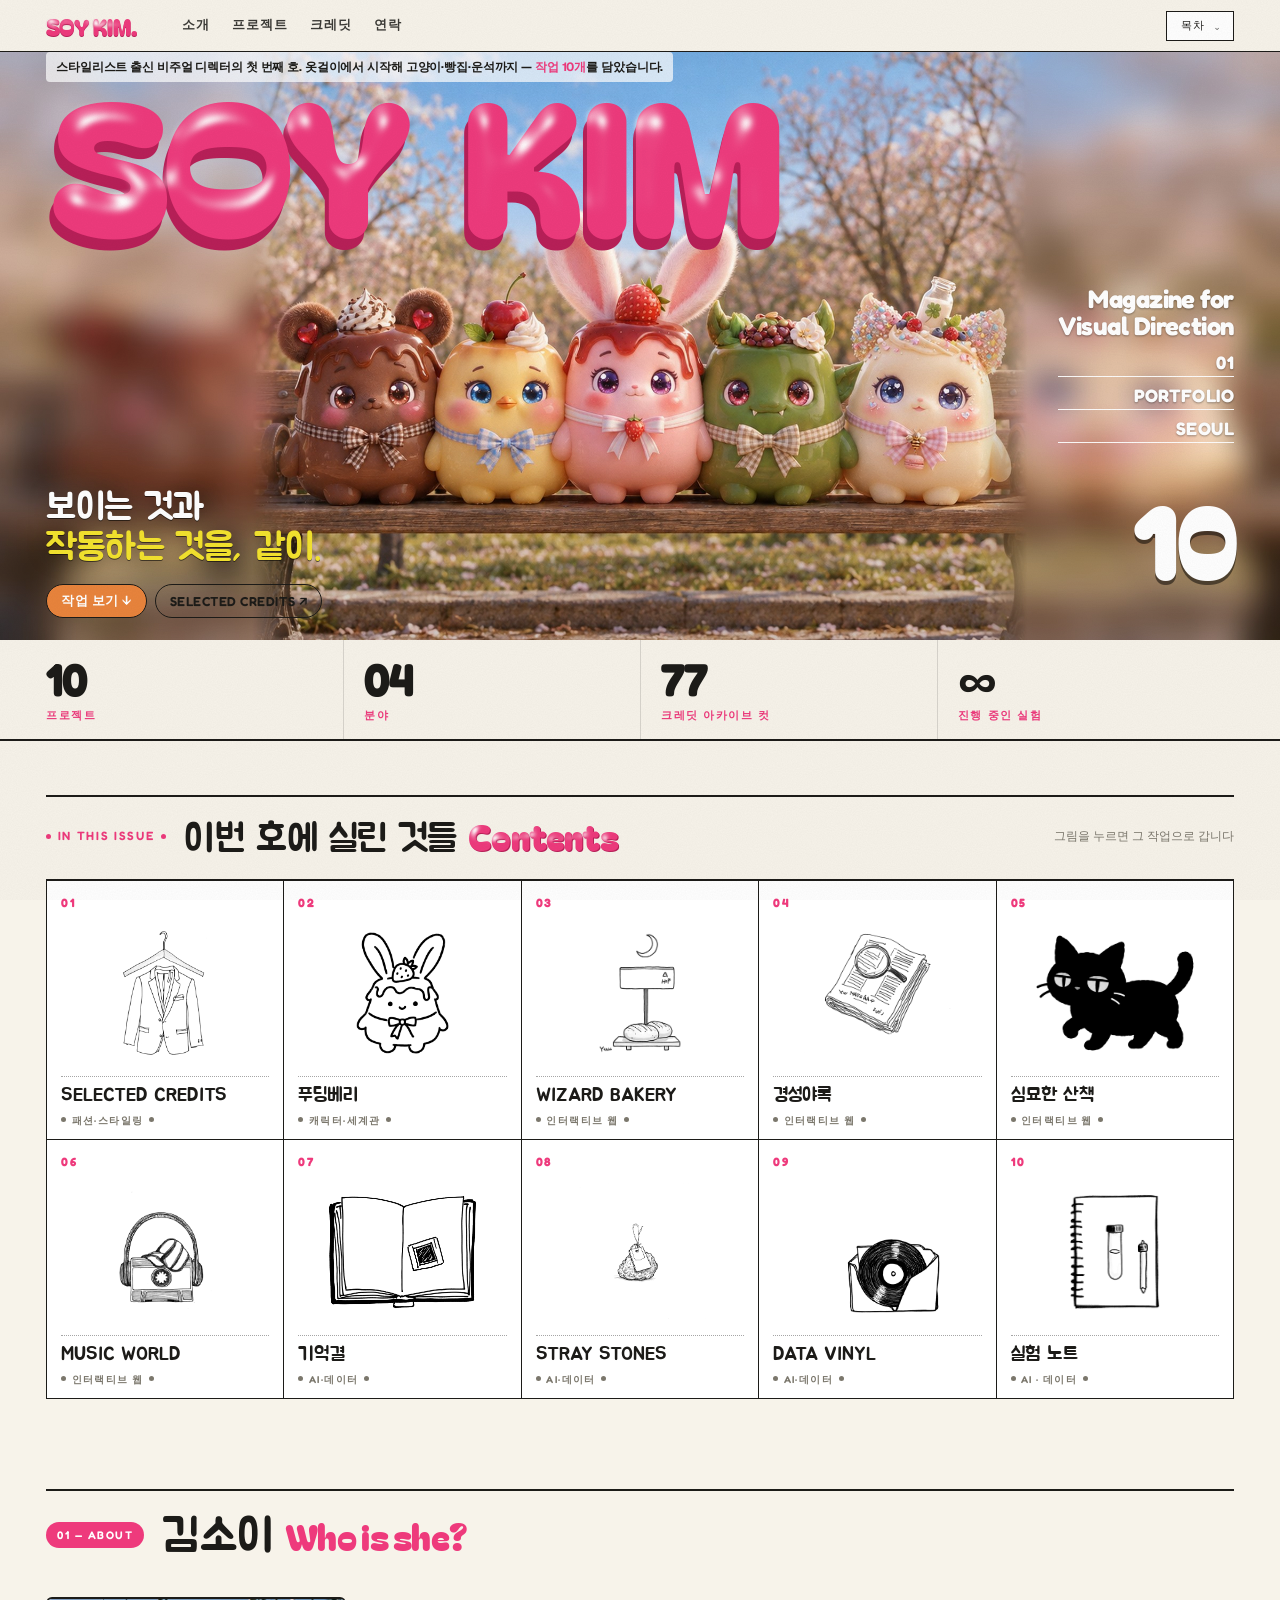
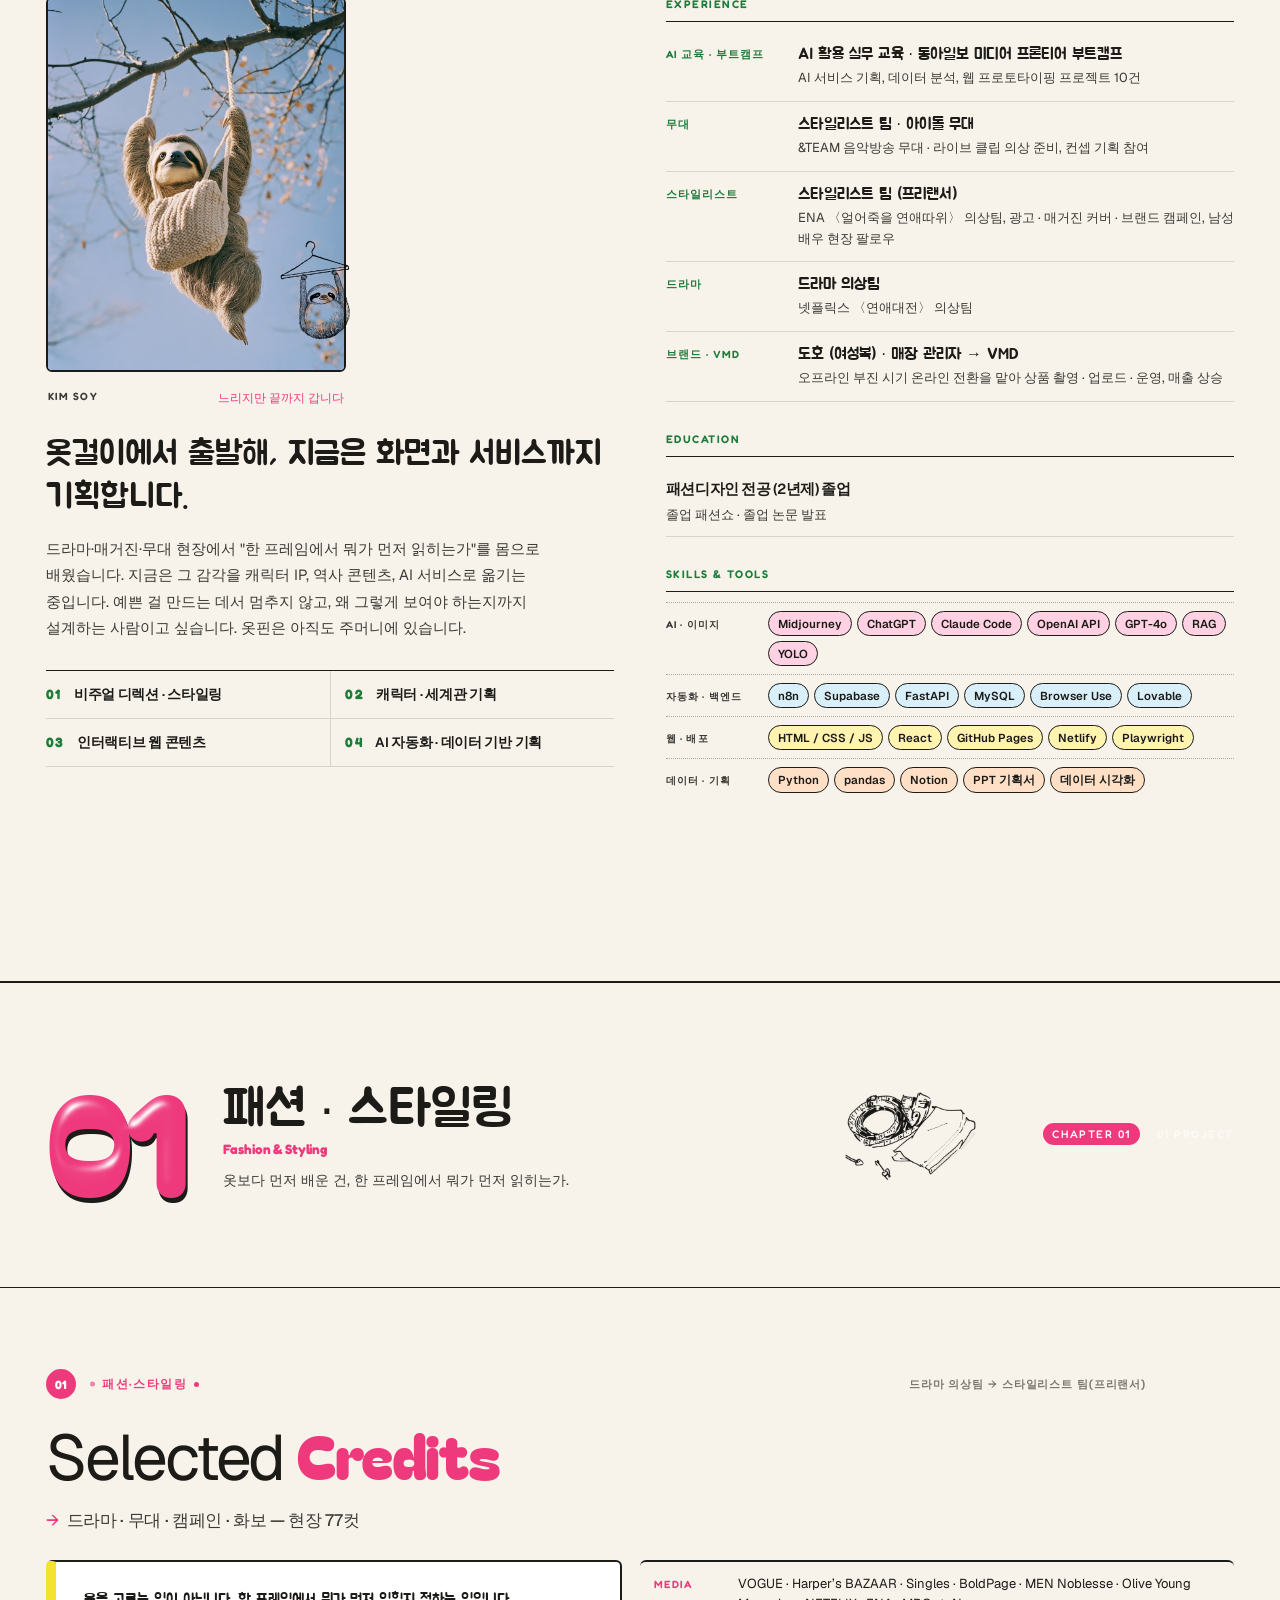
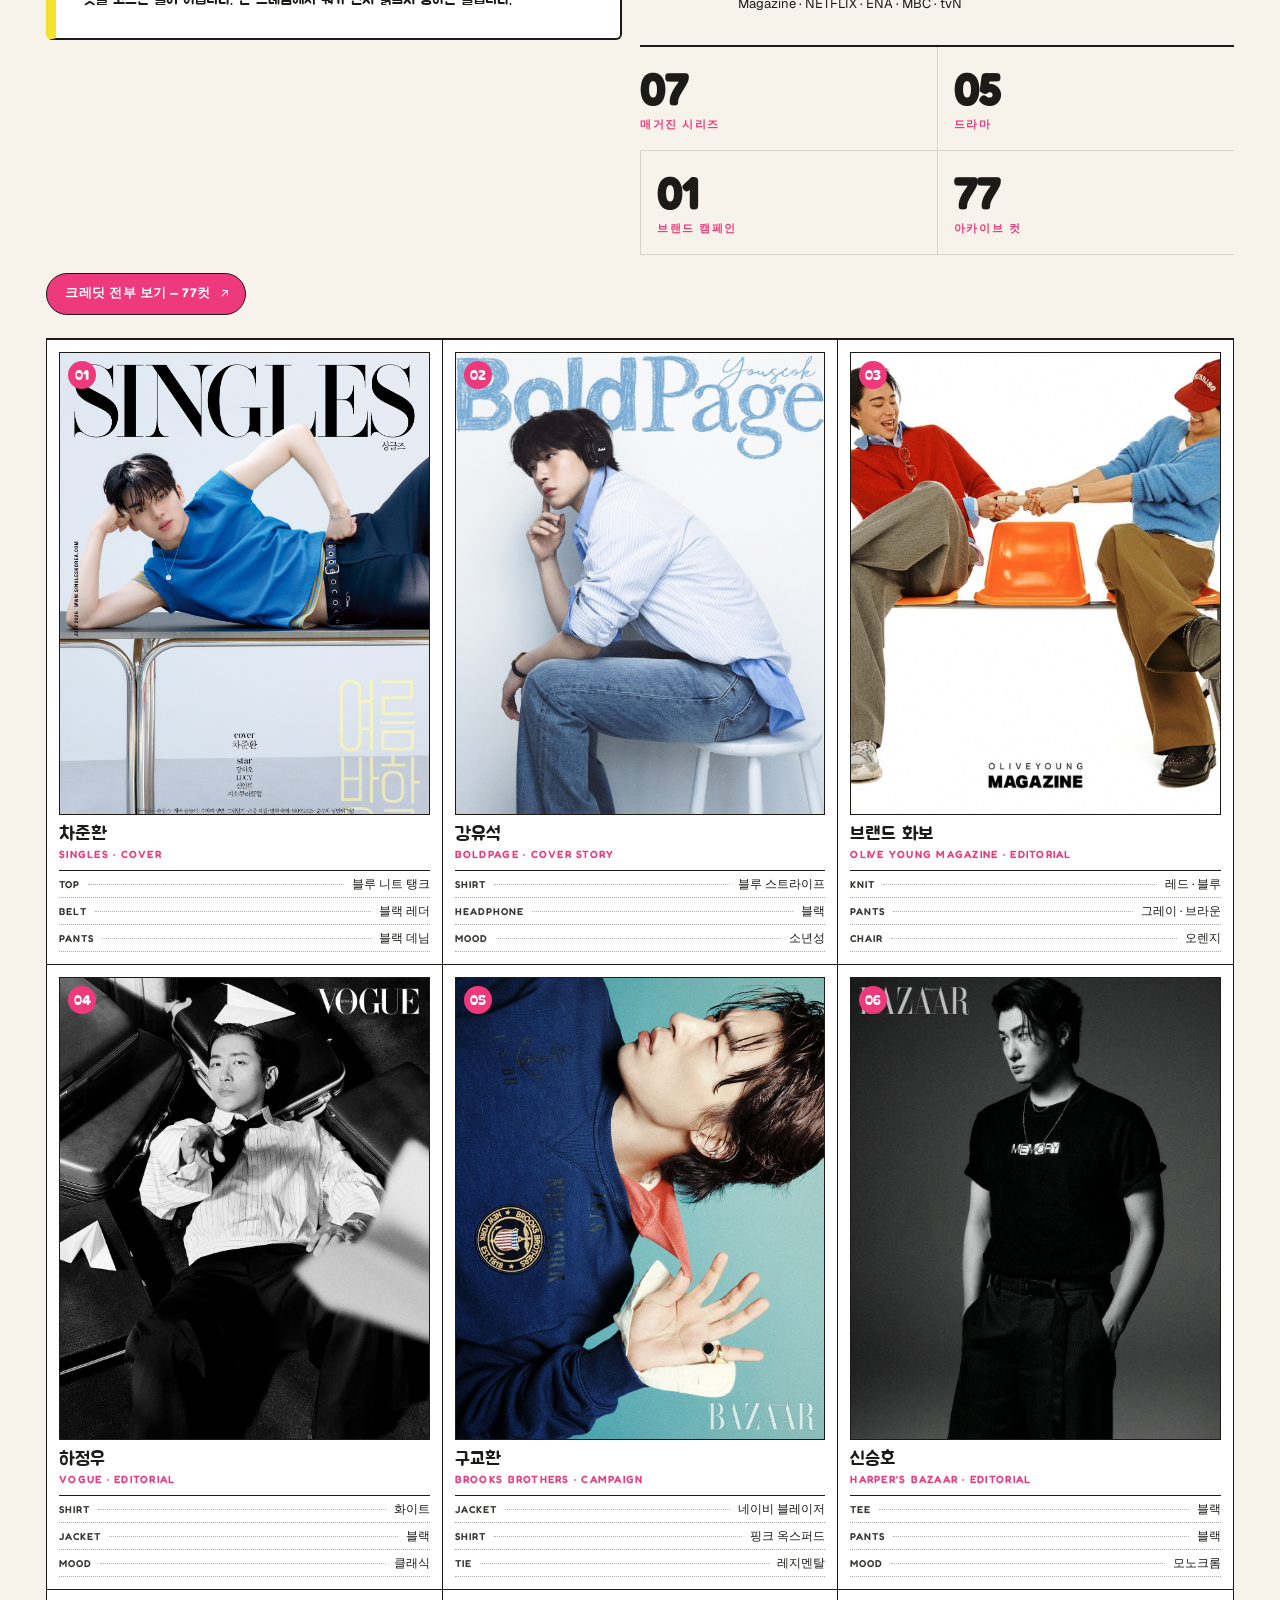
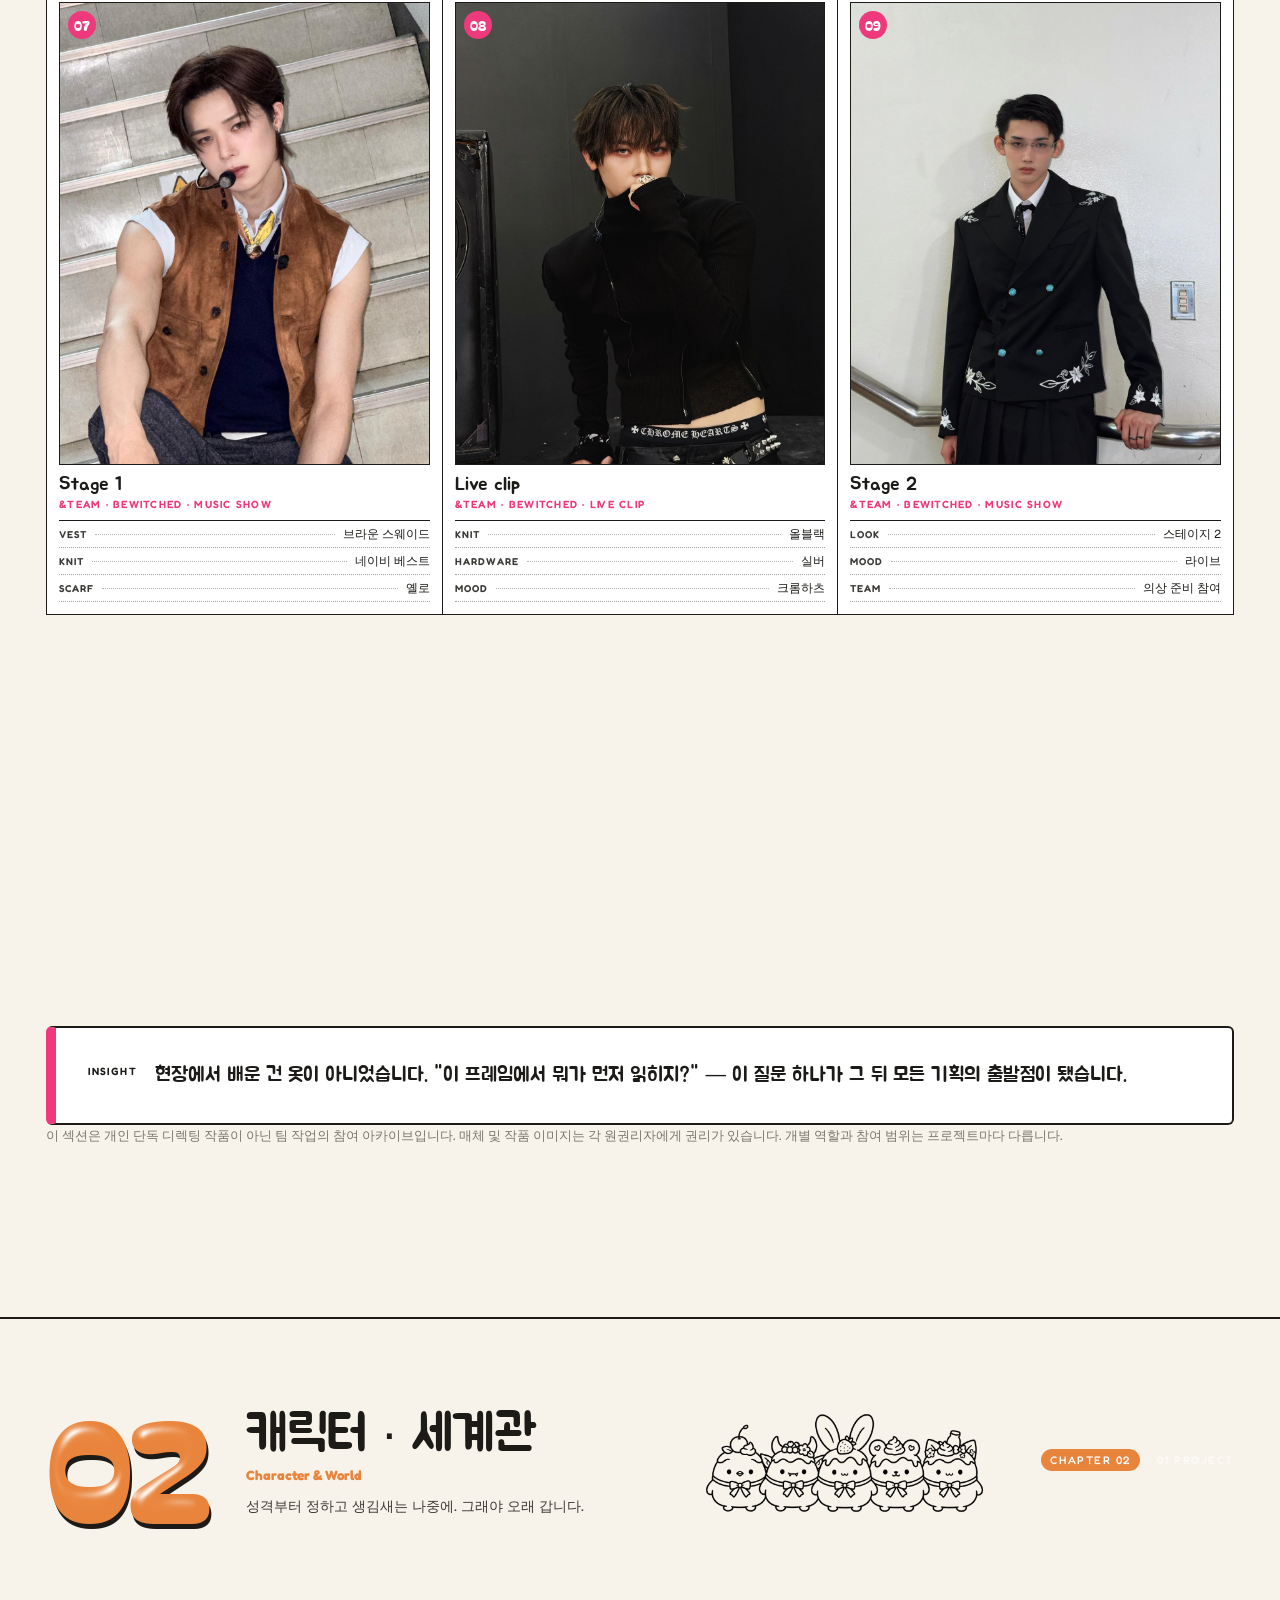
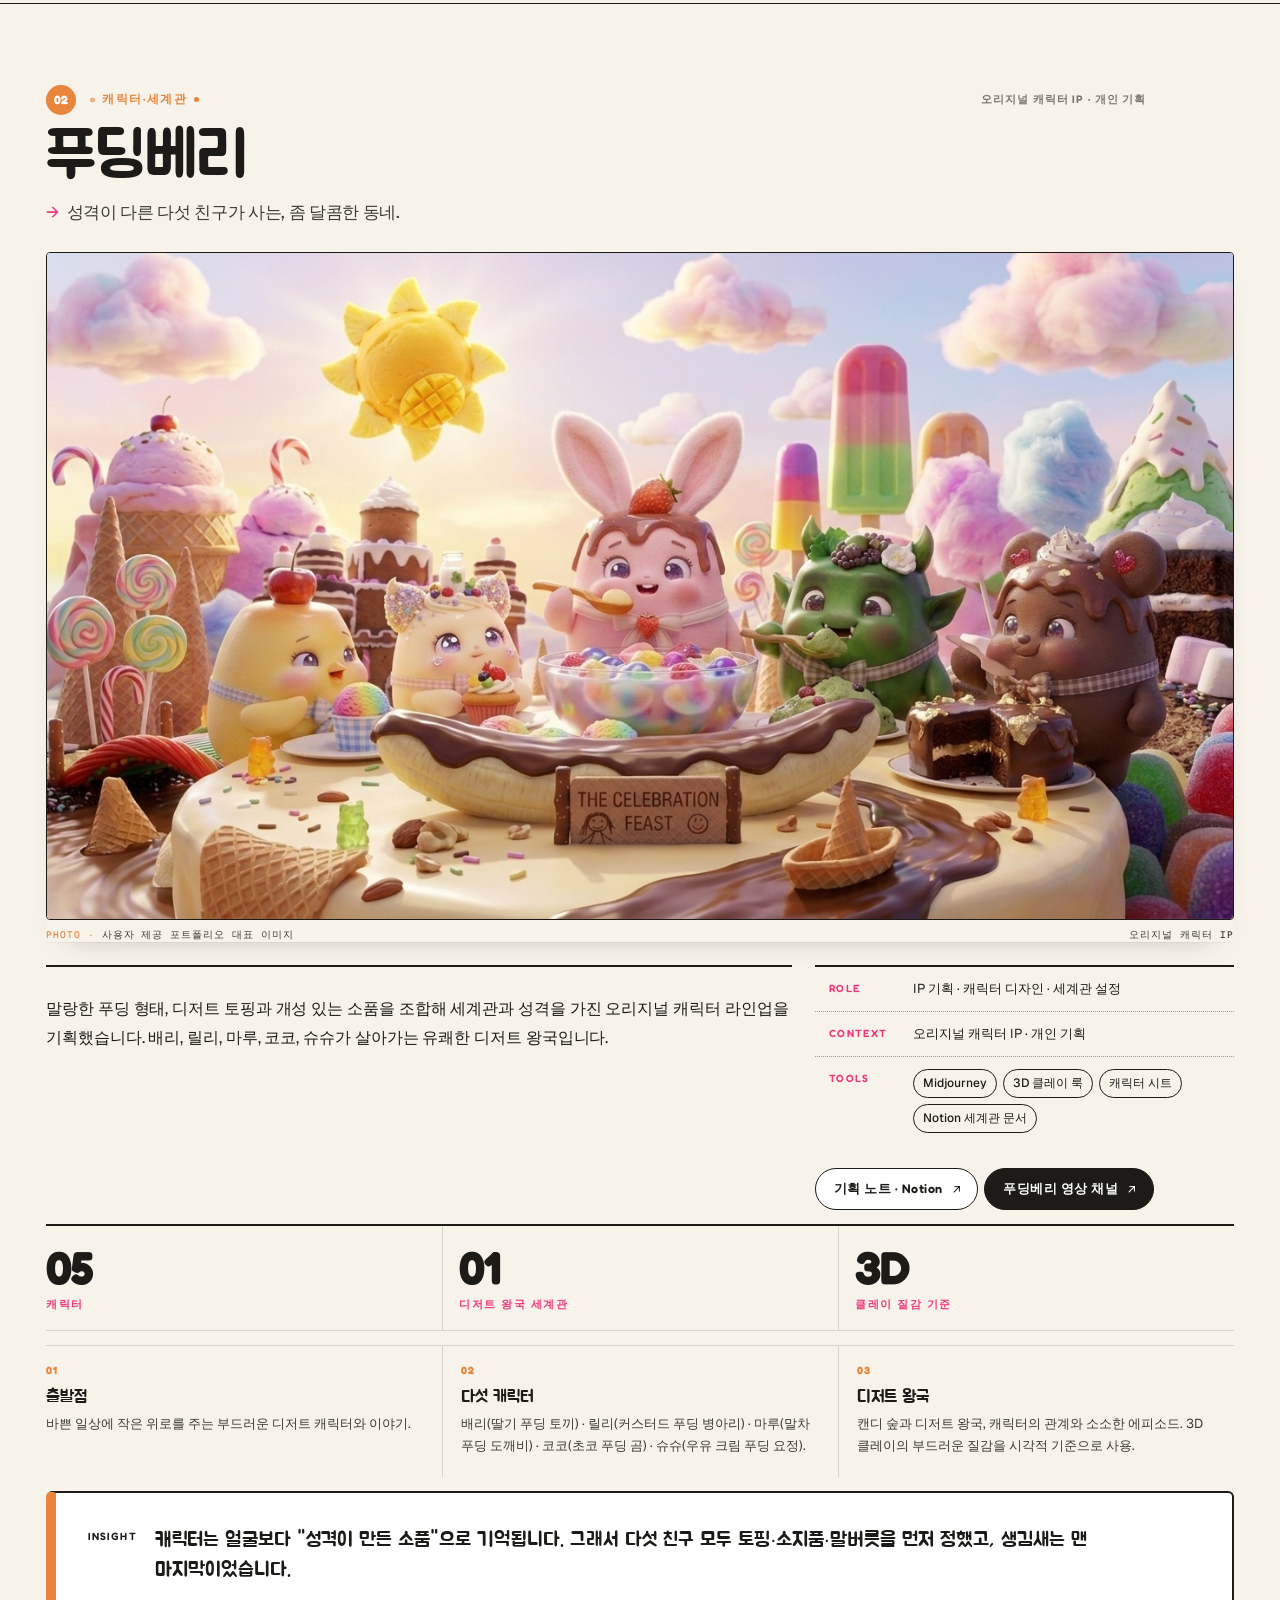
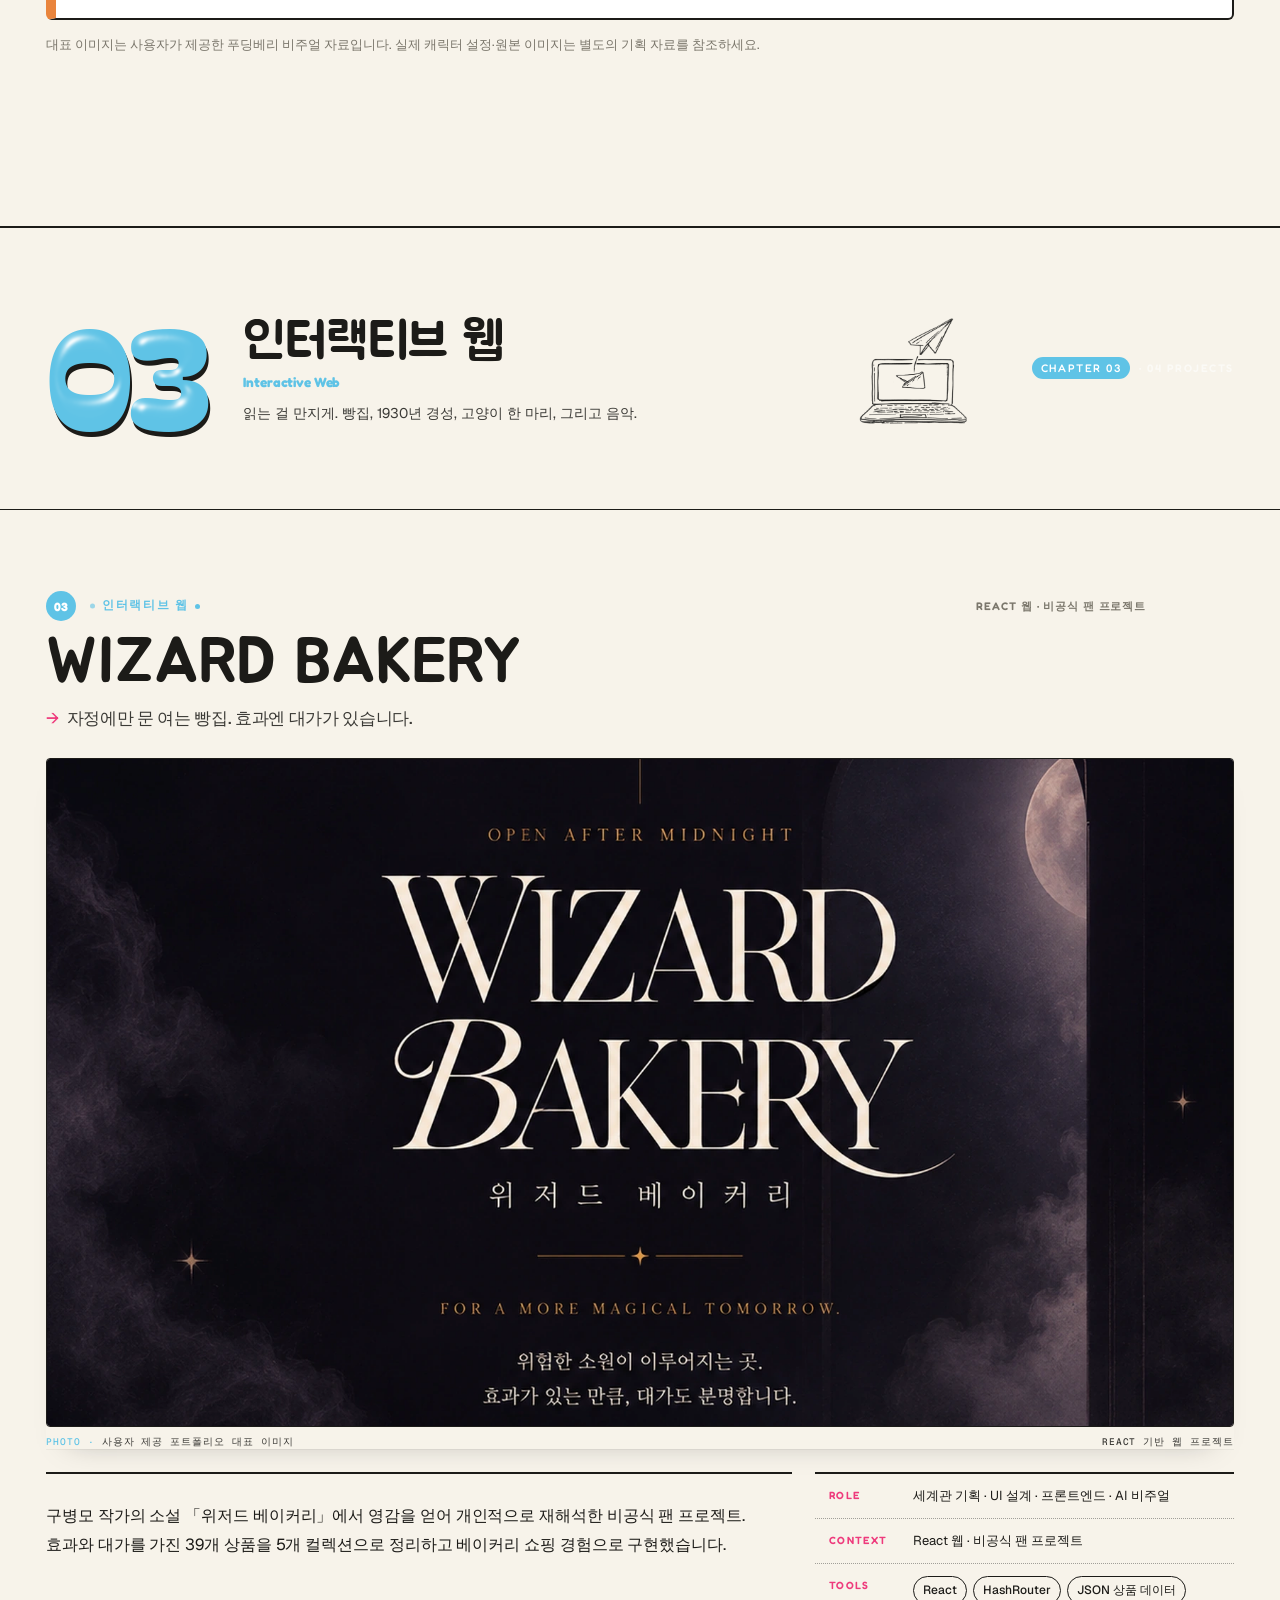
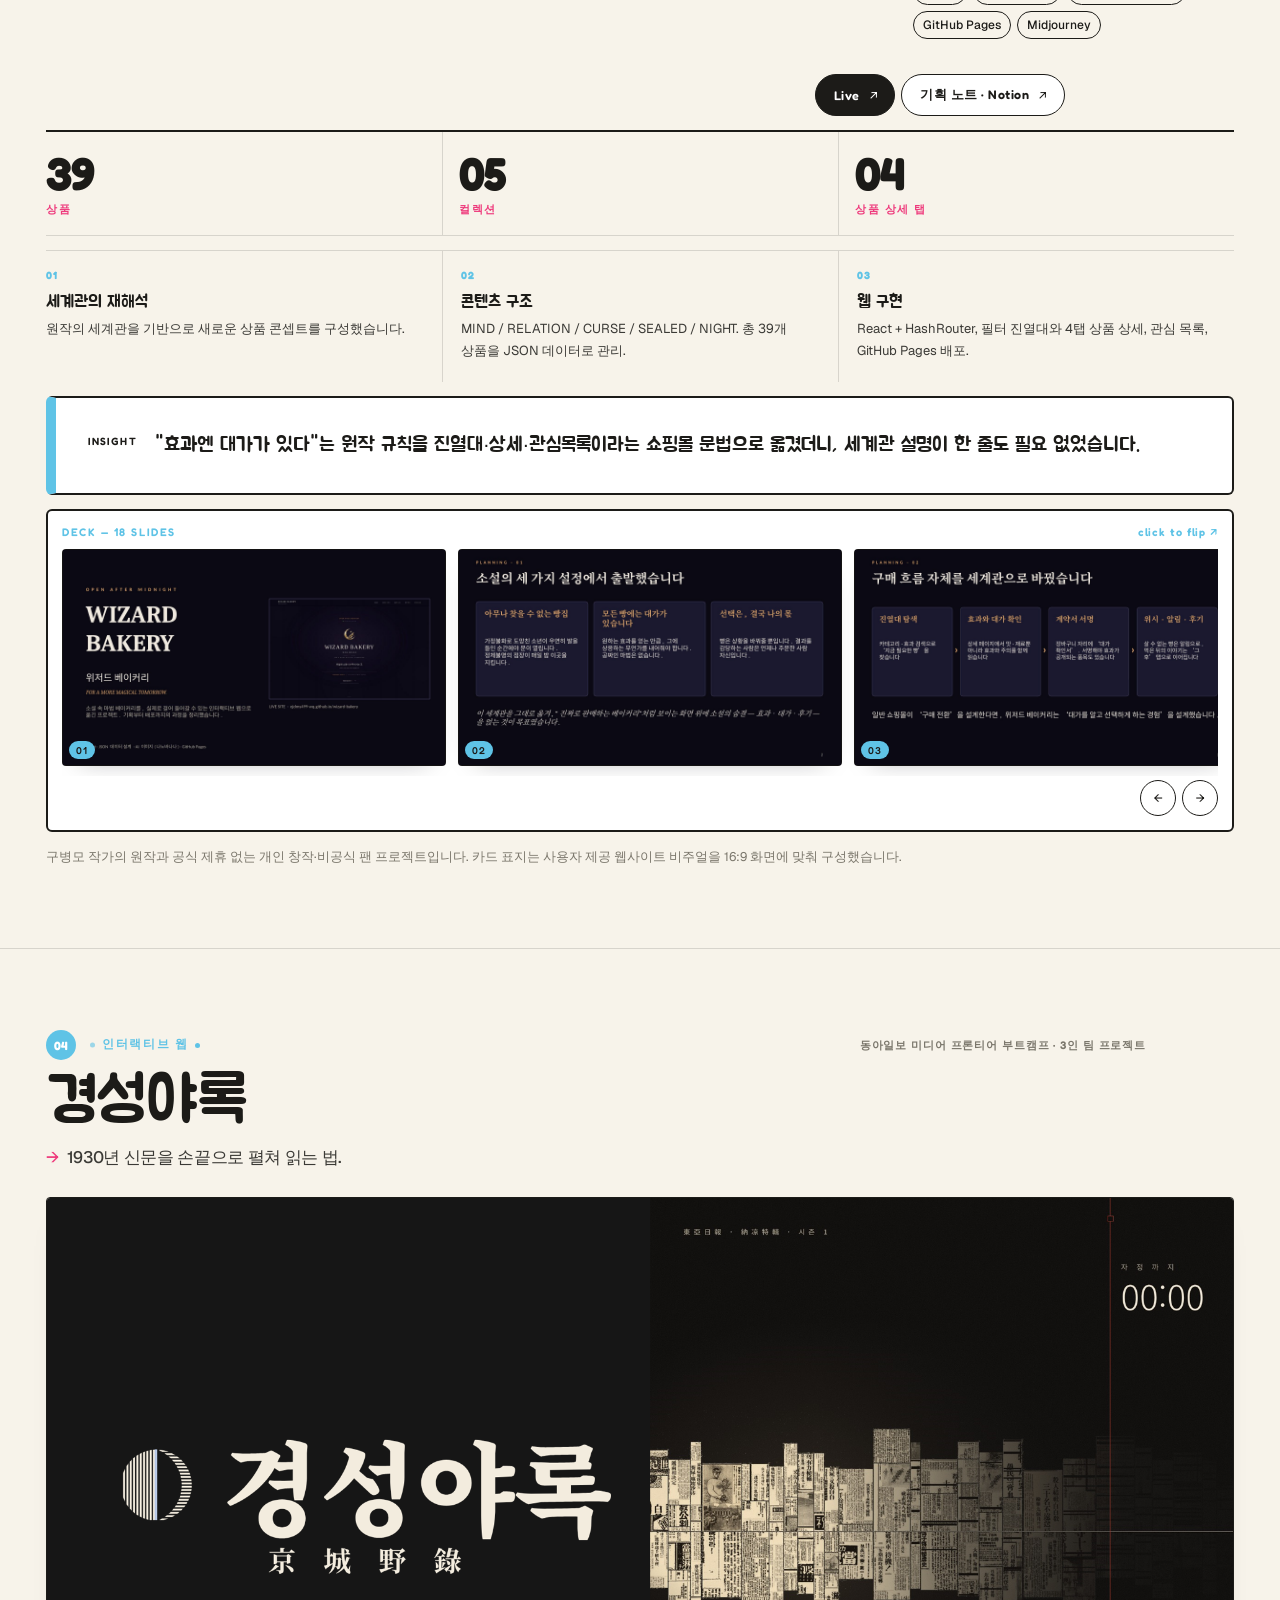
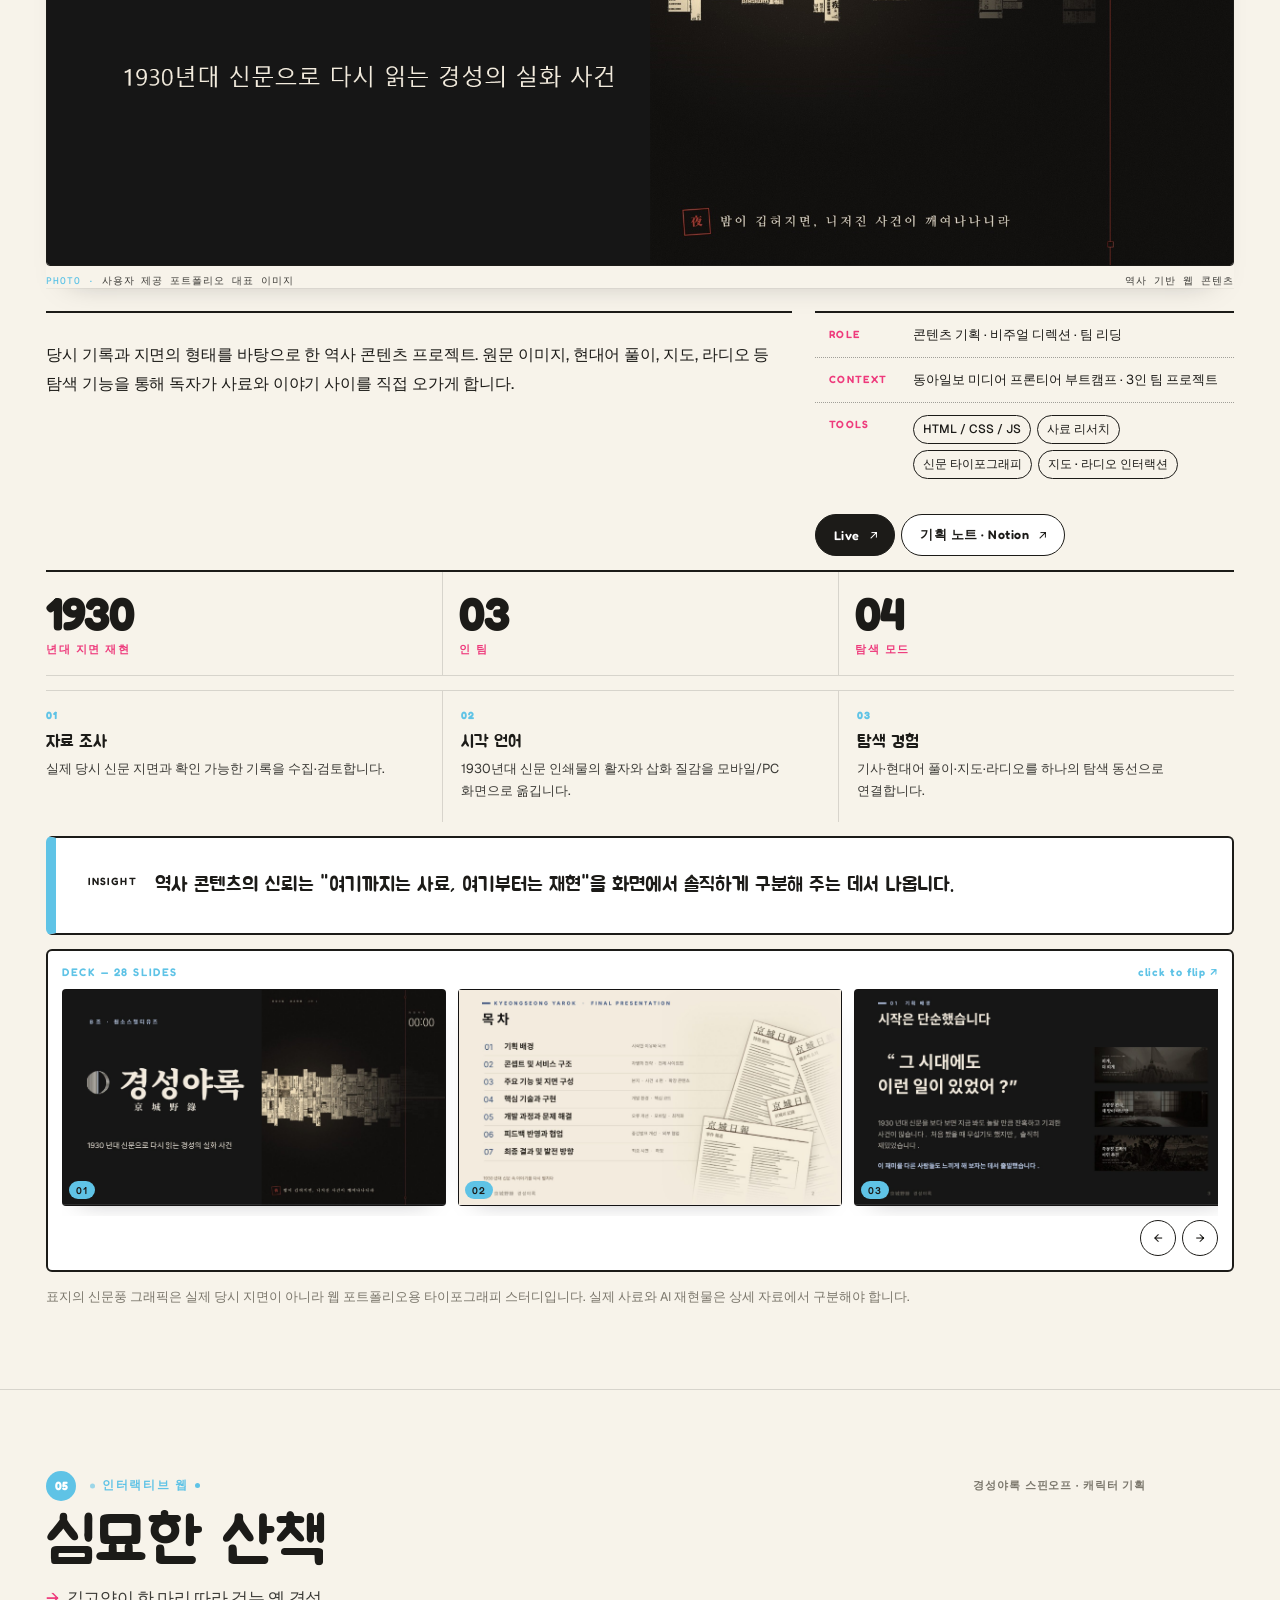
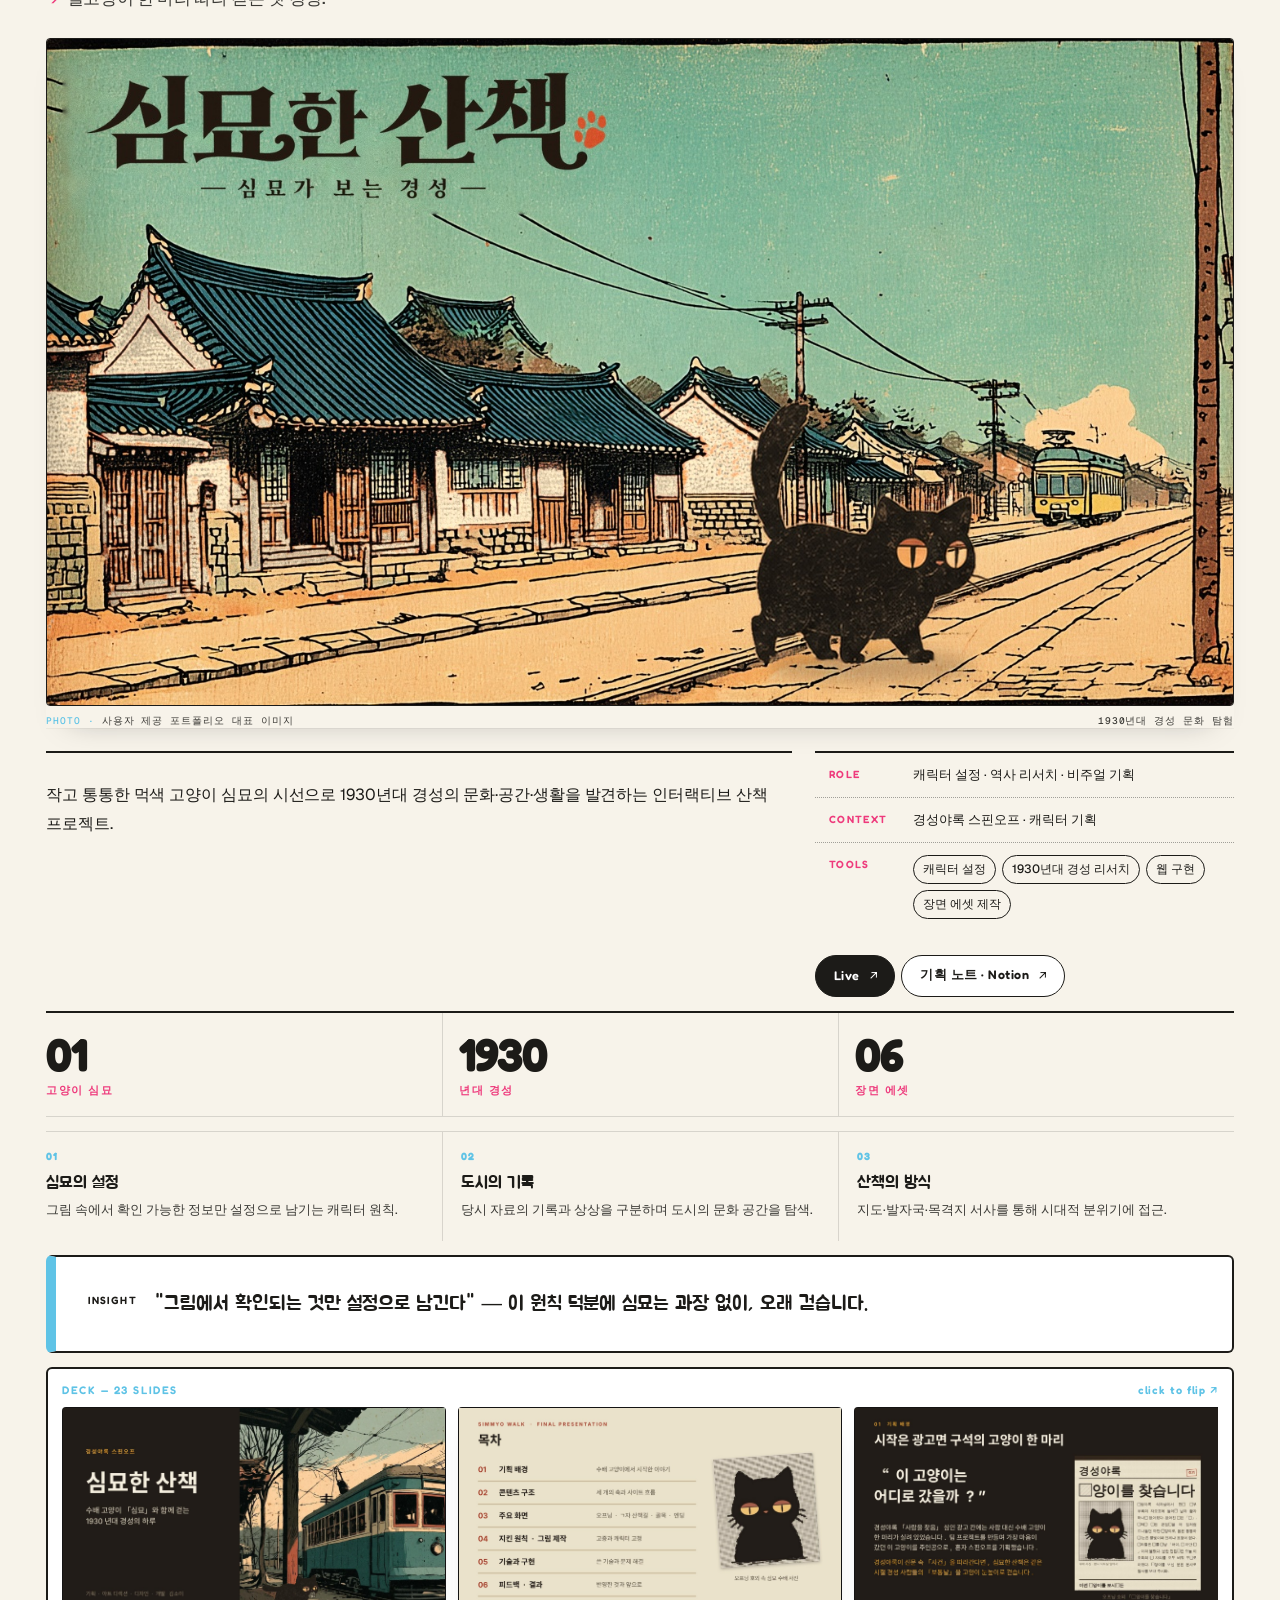
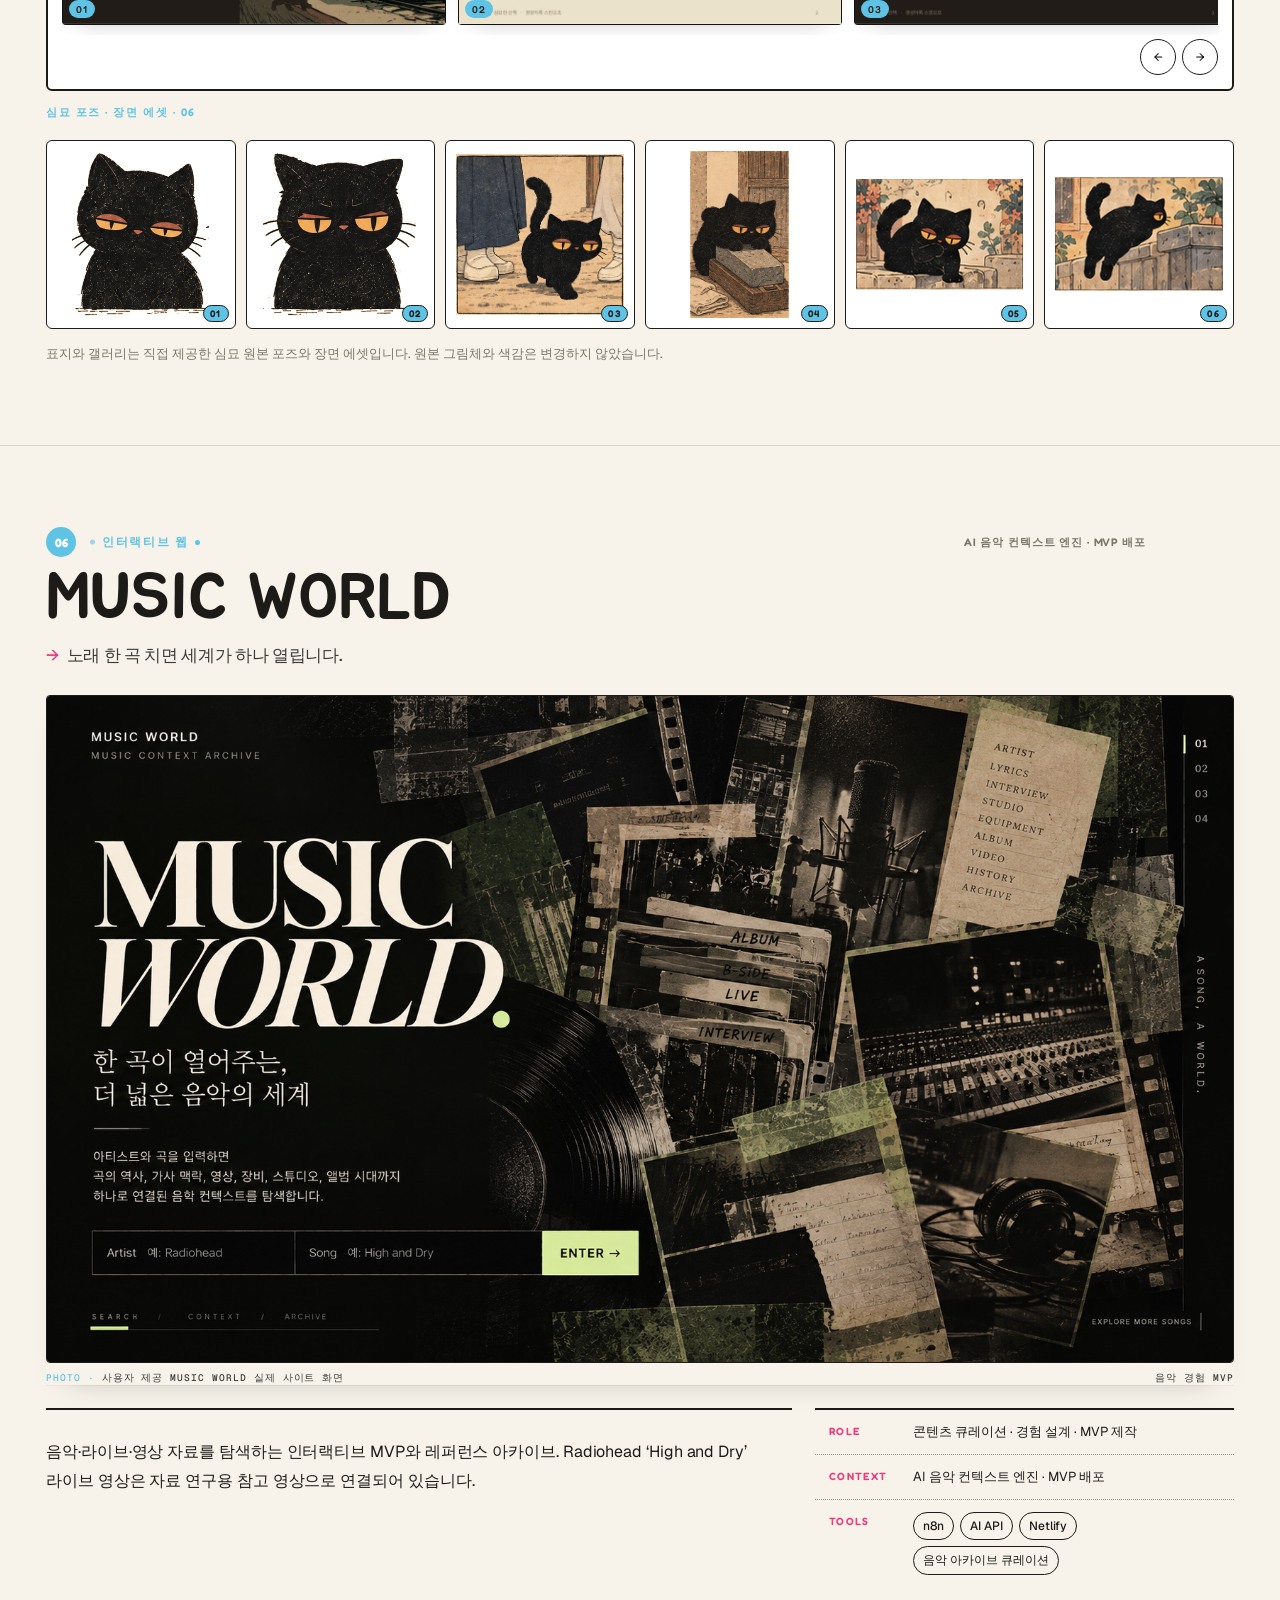
==== commit 82003a6d: "v59 wide cover 2:1 with side blur, mobile 4:5 Co-Authored-By: Claude Fable 5.1 <noreply@anthropic.co" ====
--- a/index.html
+++ b/index.html
@@ -44,7 +44,7 @@
 <main>
   <!-- ───── HERO ───── -->
   <section class="hero cover cover--photo" id="home">
-    <div class="cover-photo"><img src="assets/cover/cover.jpg?v=56" alt="" onerror="this.src='assets/projects/covers/puddingberry.png';this.onerror=null">
+    <div class="cover-photo"><picture><source media="(max-width:900px)" srcset="assets/cover/cover.jpg?v=60"><img src="assets/cover/cover_wide.jpg?v=60" alt="" onerror="this.src='assets/projects/covers/puddingberry.png';this.onerror=null"></picture>
     <div class="wrap cover-in">
       <p class="cover-strap">스타일리스트 출신 비주얼 디렉터의 첫 번째 호. 옷걸이에서 시작해 고양이·빵집·운석까지 — <b>작업 10개</b>를 담았습니다.</p>
       <h1 class="bubble" aria-label="SOY KIM">SOY<span>KIM</span></h1>
--- a/styles.css
+++ b/styles.css
@@ -1311,3 +1311,24 @@
  .cover--photo .cover-big{display:none}
 }
 @media(max-width:900px){.cover--photo h1.bubble.is-gloss .gloss-svg{width:min(100%,300px);height:auto}.cover--photo .cover-info{order:0}.cover-in{grid-template-areas:'strap' 'logo' 'info' 'vert' 'act'!important}.cover-line{margin-bottom:8px}}
+/* v59 — 표지: 사진 비율 고정(16:9) → 어떤 창에서도 캐릭터 전부 보임 */
+@media(min-width:901px){
+ .cover-photo{height:auto!important;aspect-ratio:16/9!important;max-height:none!important}
+ .cover-photo img{object-fit:cover;object-position:50% 50%!important}
+ .cover--photo h1.bubble{font-size:clamp(60px,9.5vw,170px)}
+ .cover--photo h1.bubble.is-gloss .gloss-svg{width:min(100%,840px)}
+ .cover-in{padding-top:52px}
+ .cover--photo .cover-strap{font-size:12px}
+ .cover-line{font-size:clamp(26px,3.2vw,52px)}
+}
+@media(min-width:901px){
+ .cover-photo{aspect-ratio:2/1!important}
+ .cover-photo img{object-position:50% 50%!important}
+ .cover--photo h1.bubble{font-size:clamp(56px,8.2vw,150px)}
+ .cover--photo h1.bubble.is-gloss .gloss-svg{width:min(100%,760px)}
+ .cover-in{grid-template-rows:auto auto 1fr auto}
+ .cover-line{font-size:clamp(24px,2.9vw,48px)}
+ .cover--photo .cover-info{margin-top:6px}
+}
+.cover-photo picture{display:contents}
+@media(max-width:900px){.cover-photo img{object-position:50% 35%!important}.cover--photo h1.bubble.is-gloss .gloss-svg{width:min(100%,240px)}.cover-in{min-height:150vw!important}.cover-photo{min-height:150vw}}
